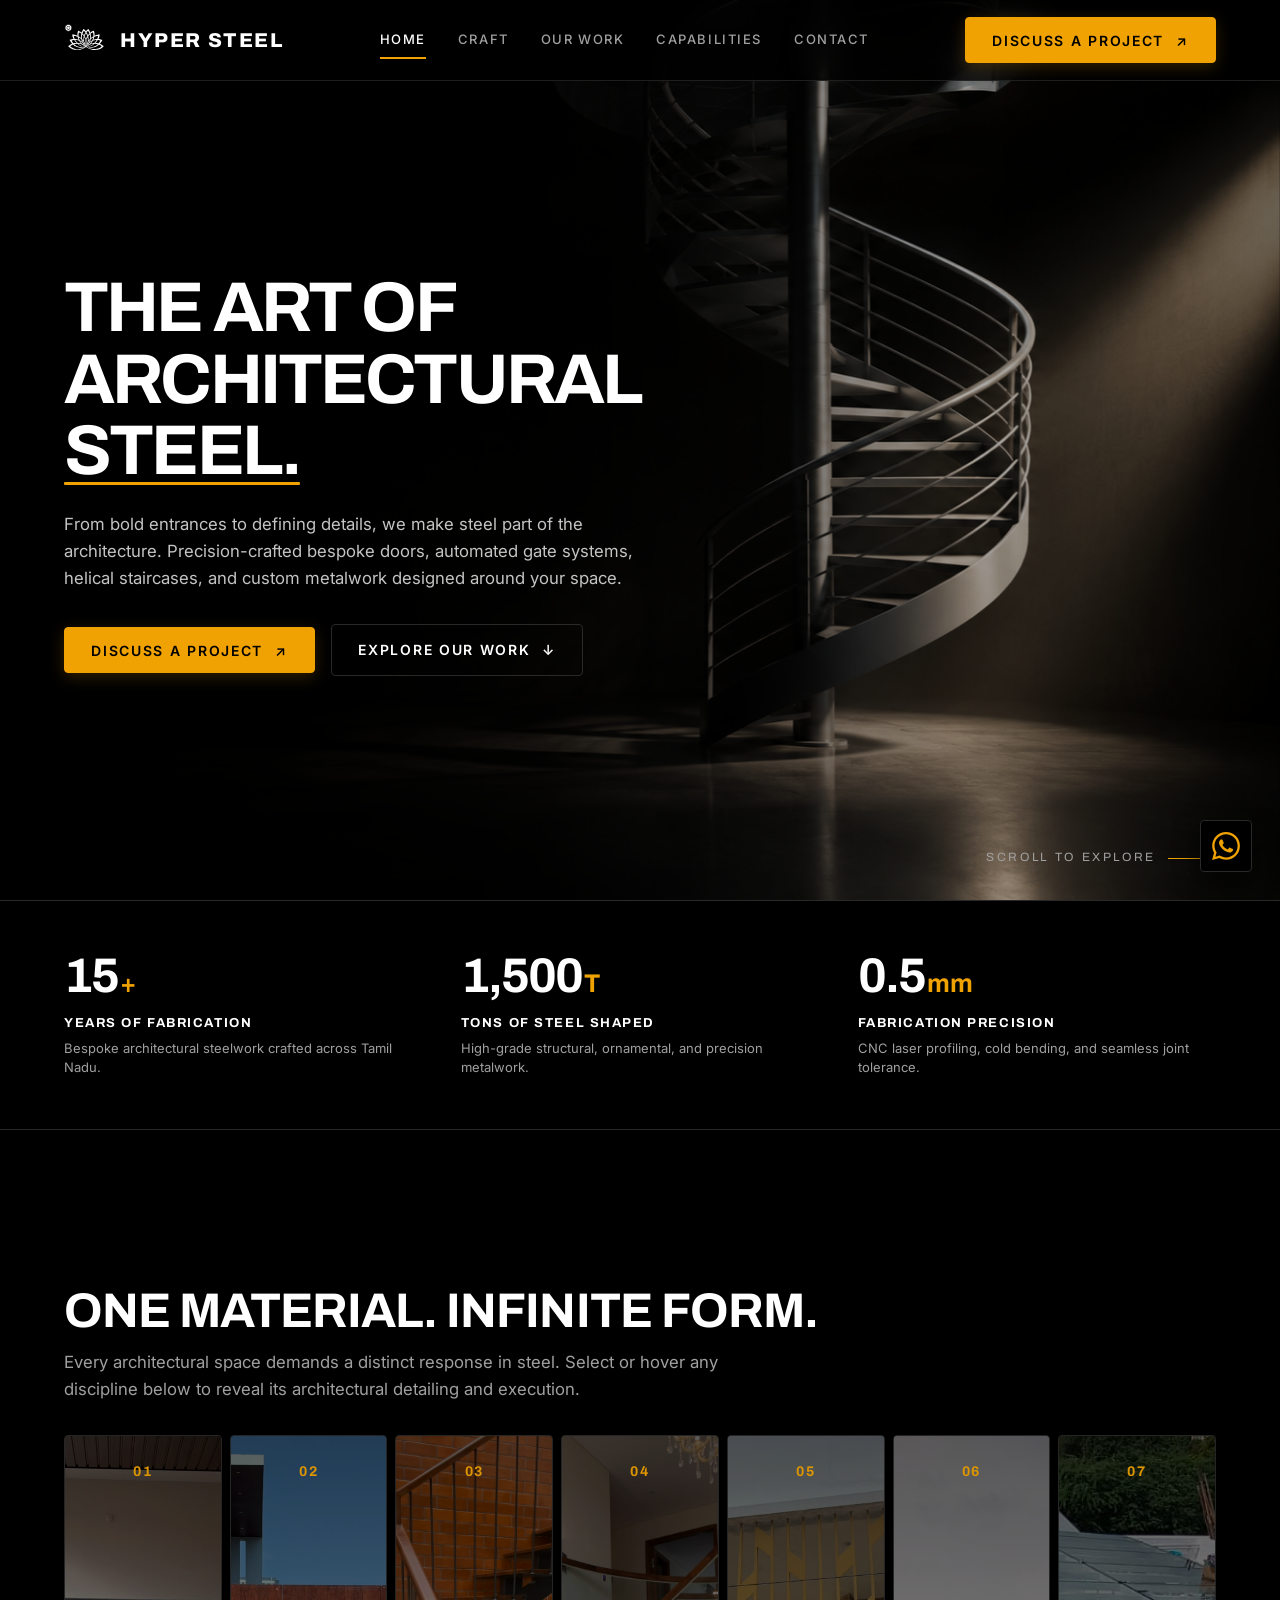
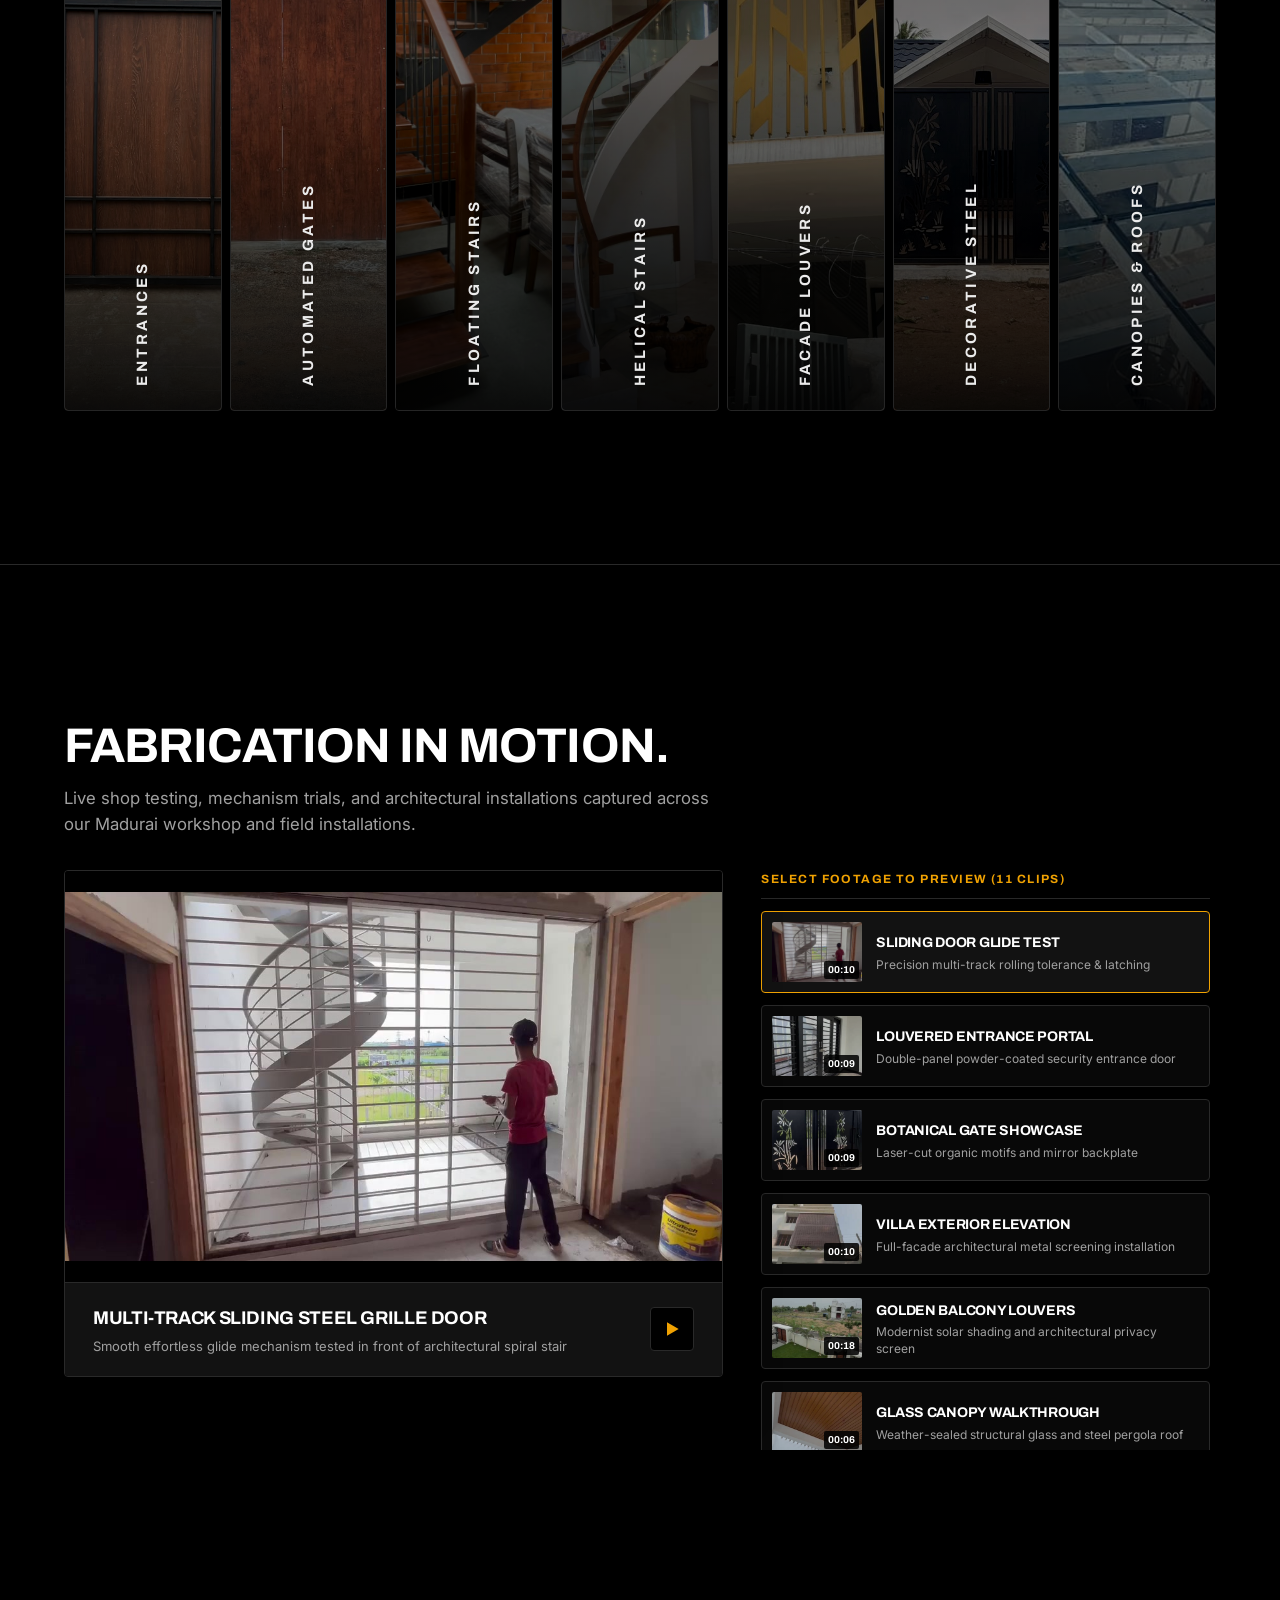
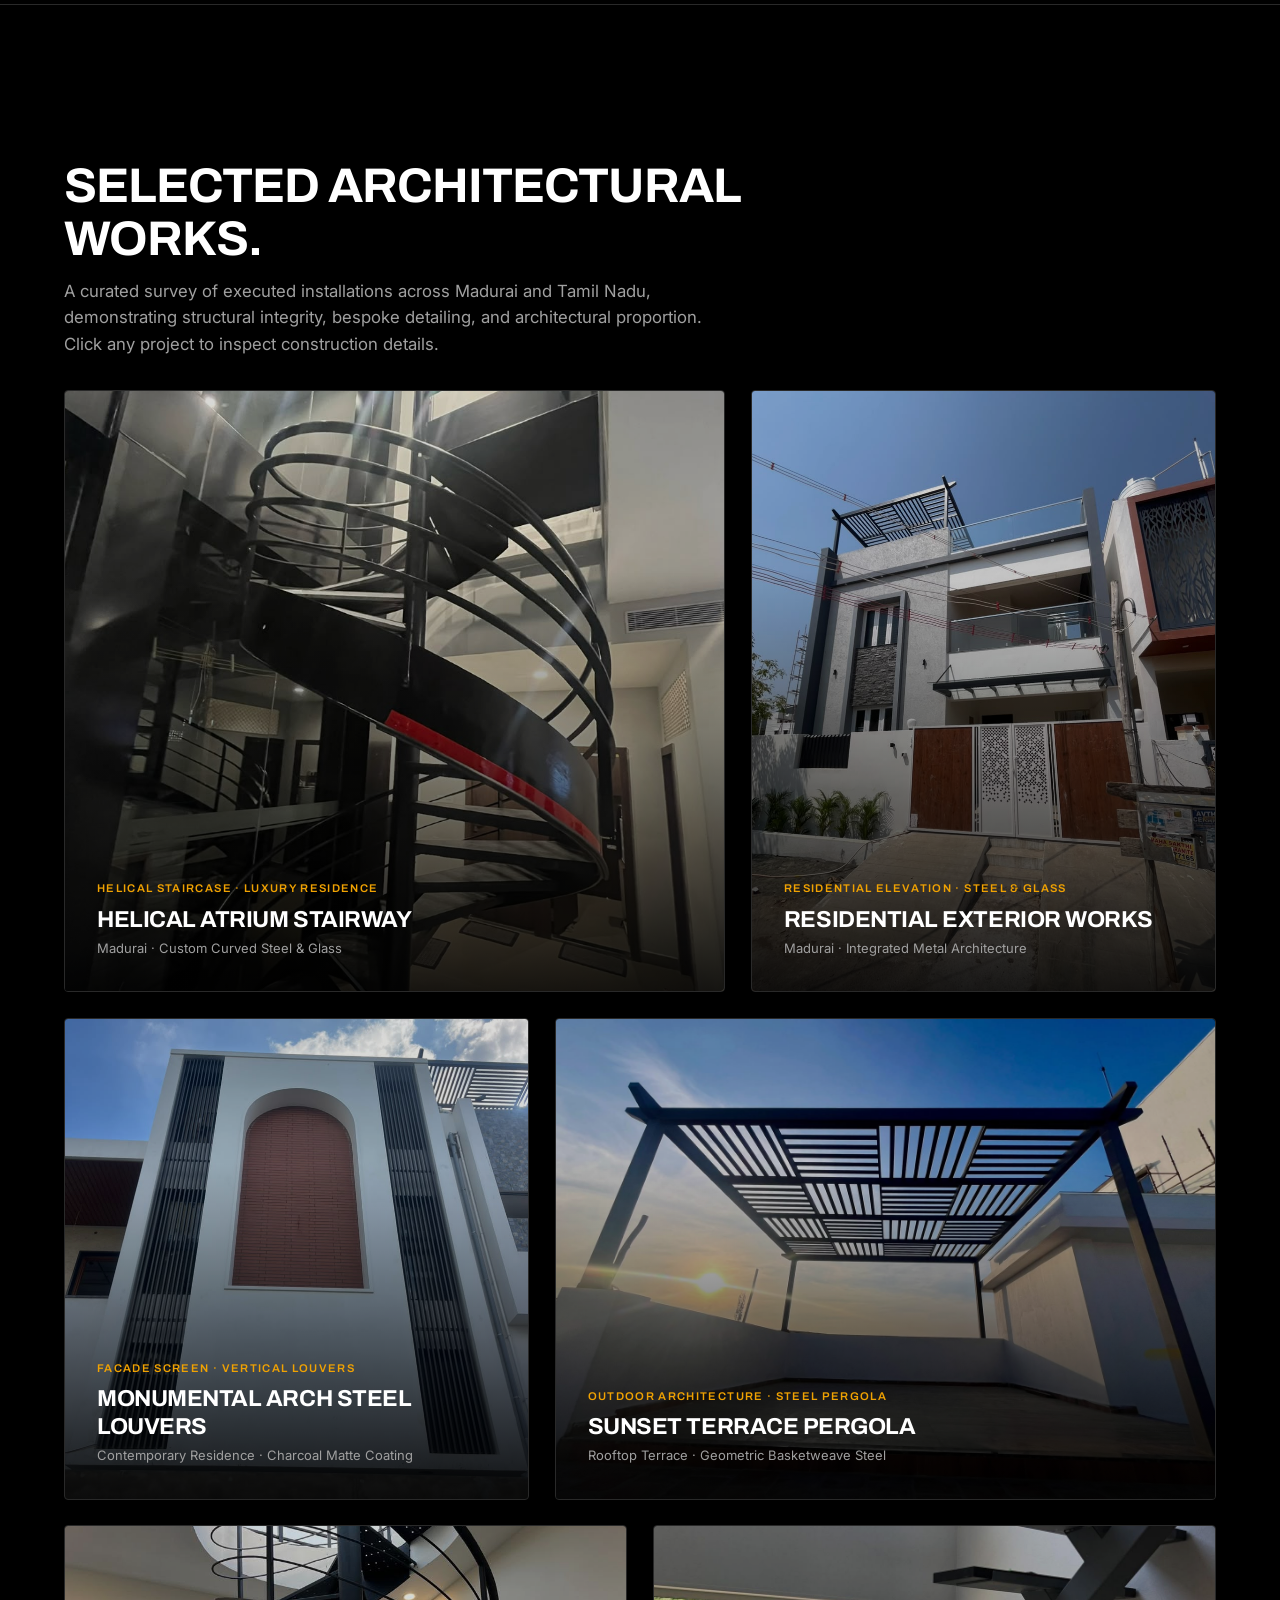
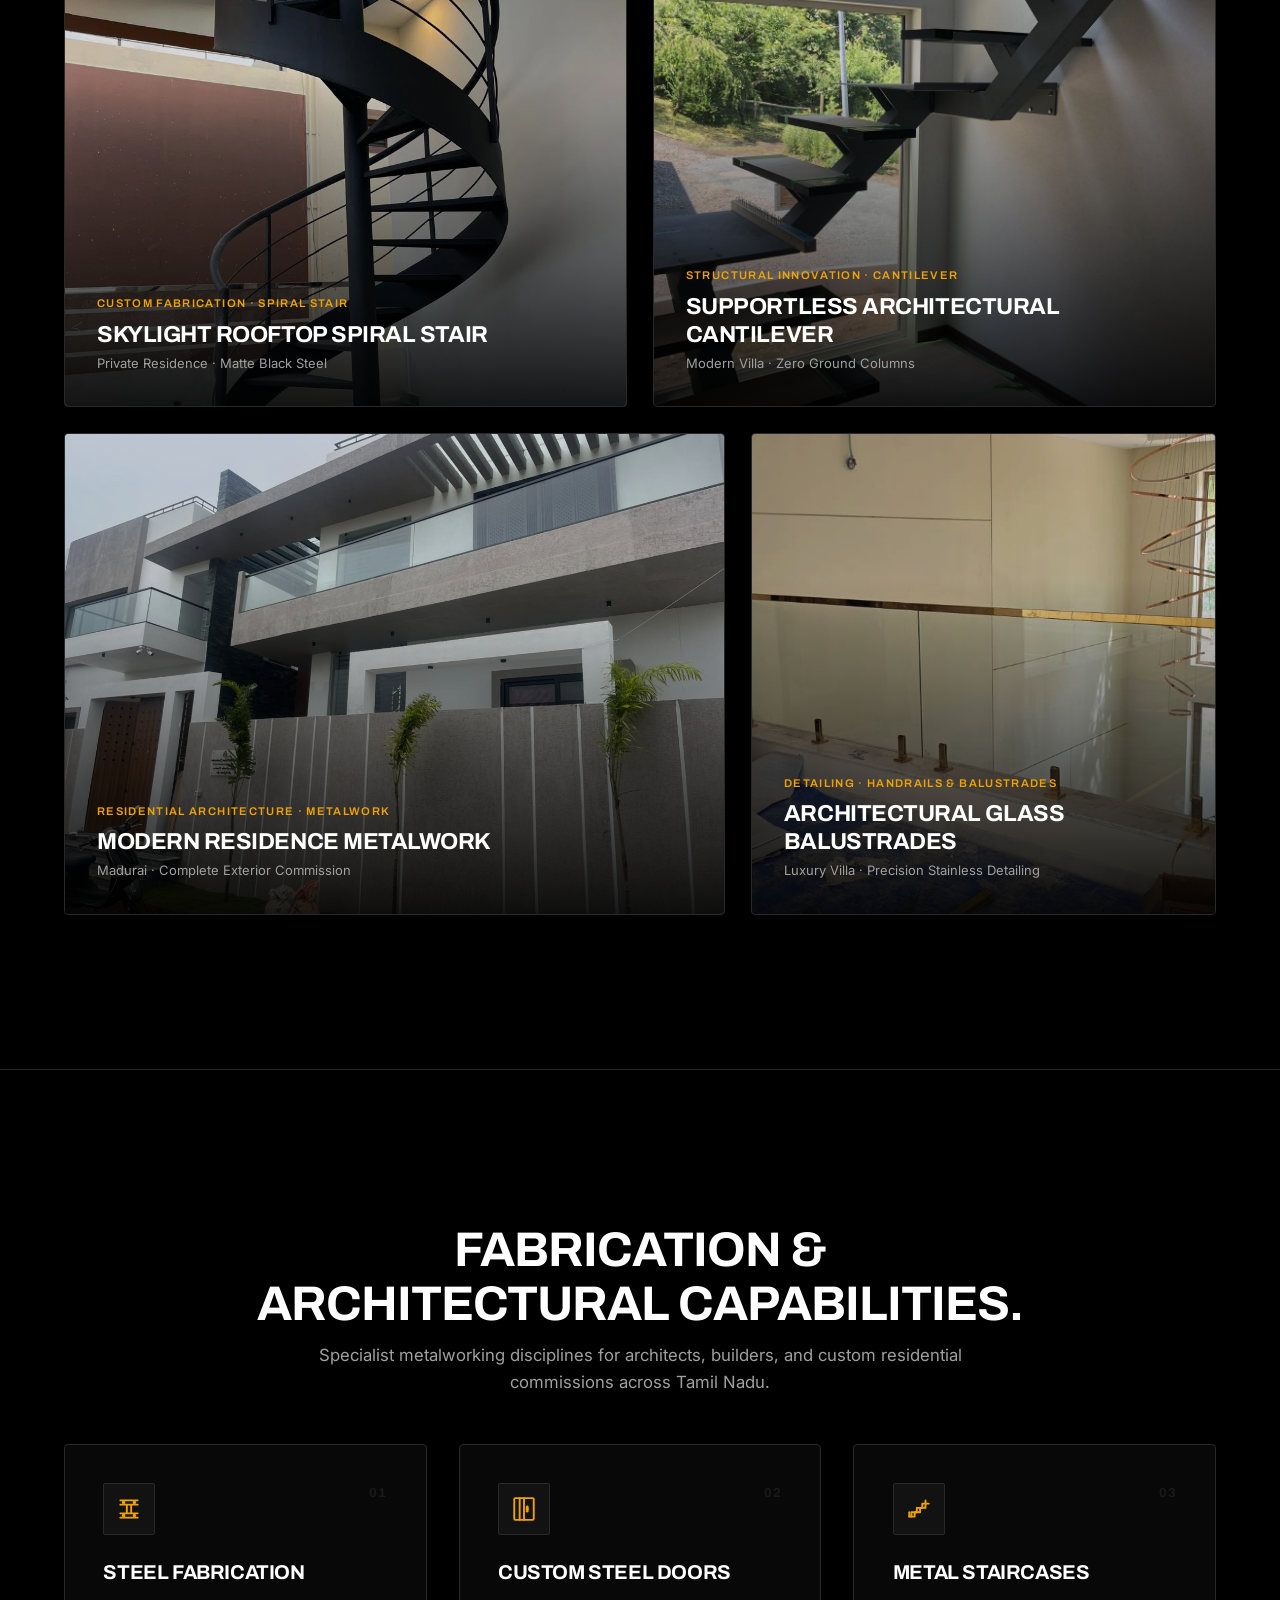
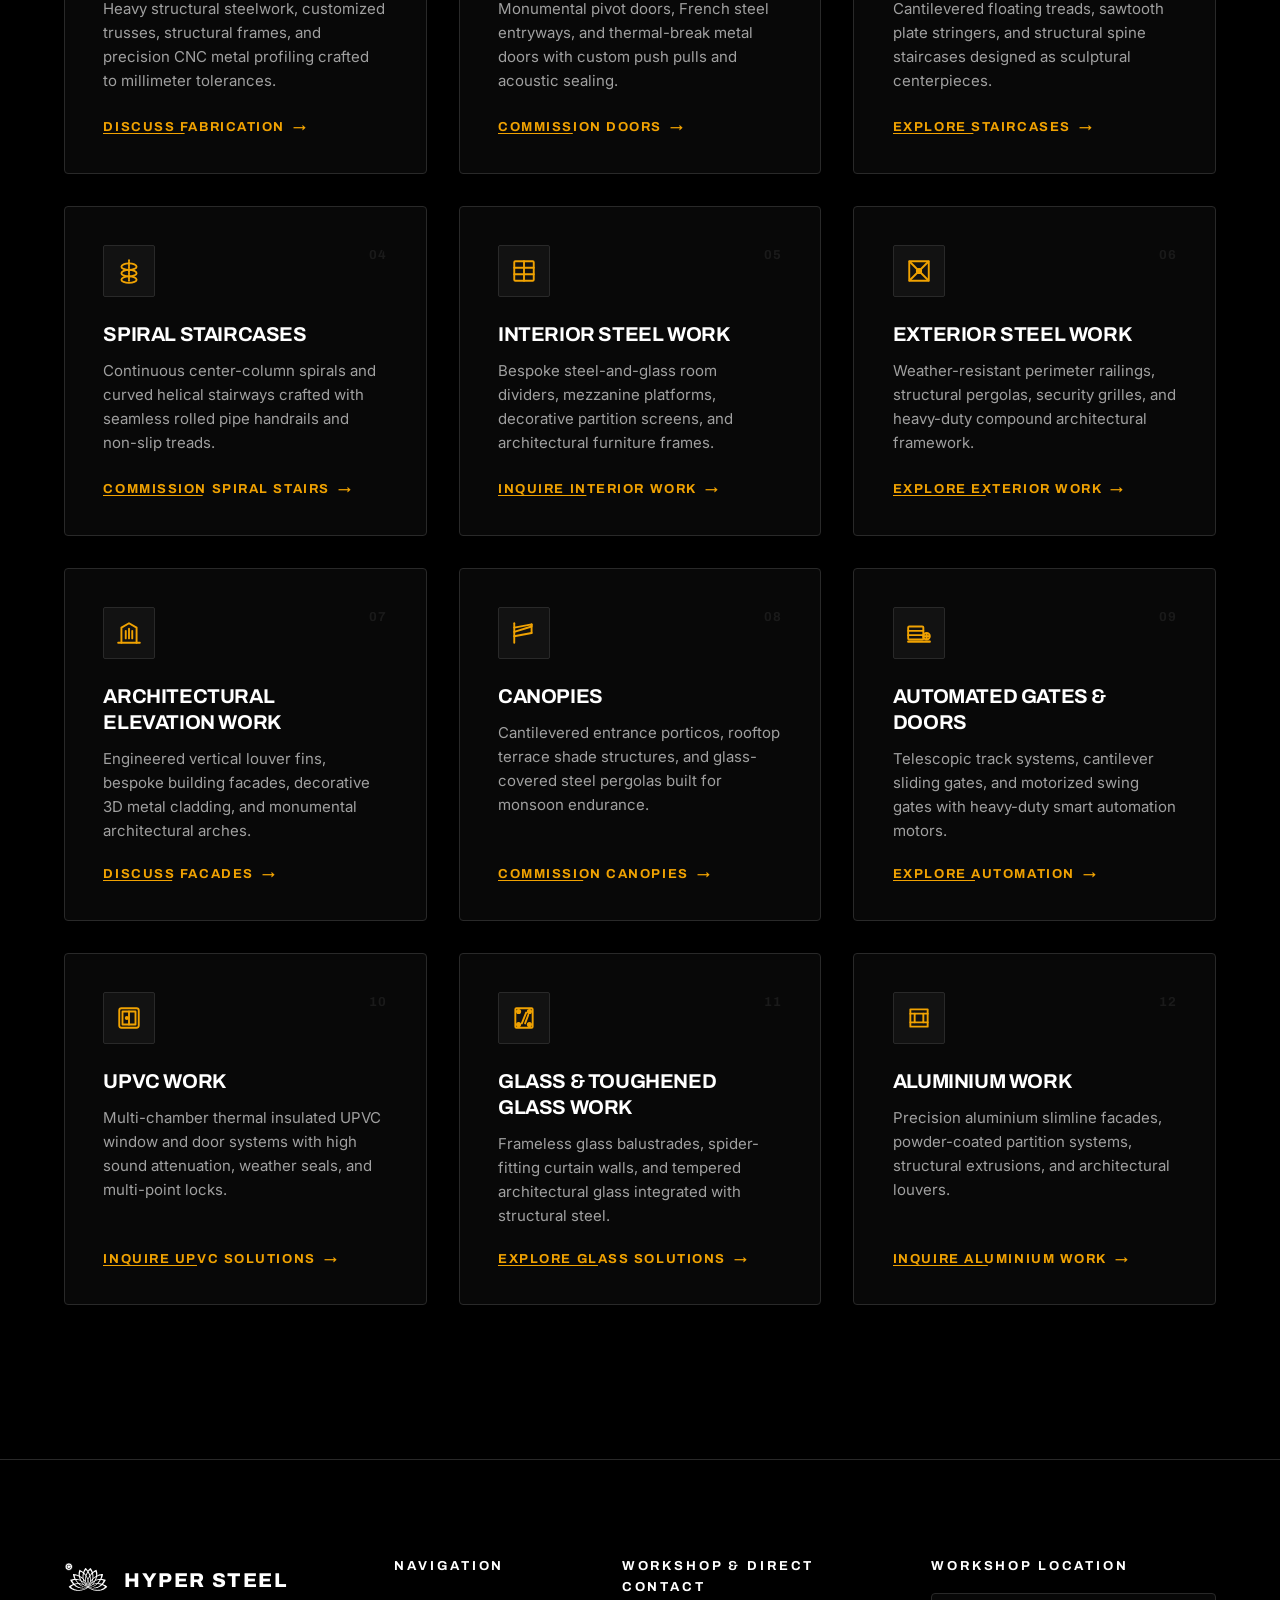
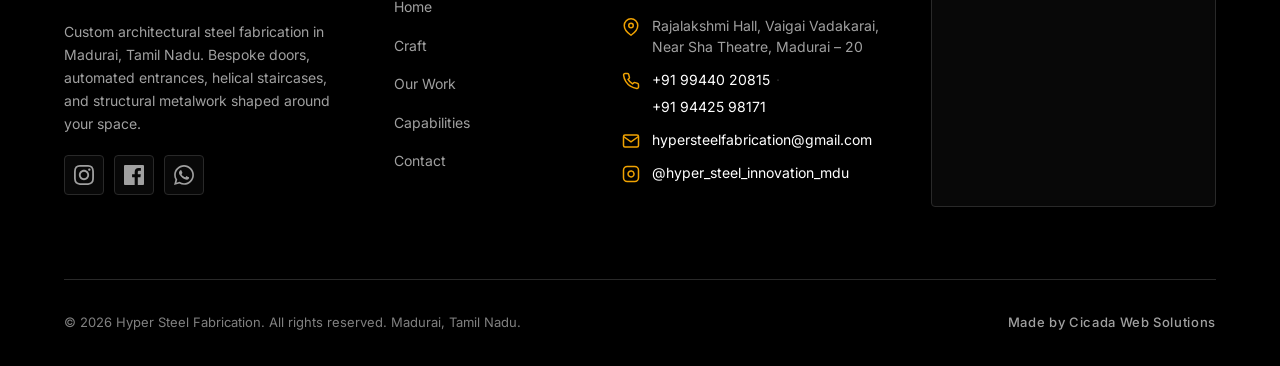
==== v2/index.html @ 893a902a "V2 backup" ====
<!doctype html>
<html lang="en">
  <head>
    <meta charset="UTF-8" />
    <meta name="viewport" content="width=device-width, initial-scale=1.0" />
    <meta
      name="description"
      content="Hyper Steel Fabrication — Premium architectural steel in Madurai, Tamil Nadu. Bespoke doors, automated gates, floating staircases, helical stairs, canopies, and architectural metalwork."
    />
    <meta name="theme-color" content="#000000" />

    <!-- Open Graph / Meta -->
    <meta property="og:type" content="website" />
    <meta
      property="og:title"
      content="Hyper Steel — The Art of Architectural Steel · Madurai"
    />
    <meta
      property="og:description"
      content="From bold entrances to defining details, we make steel part of the architecture. Bespoke architectural steel fabrication in Madurai, Tamil Nadu."
    />
    <meta property="og:image" content="assets/stylish_gate.jpeg" />

    <title>Hyper Steel — The Art of Architectural Steel · Madurai</title>
    <link rel="icon" type="image/svg+xml" href="assets/logo_vector.svg" />

    <!-- Google Fonts: Archivo (Headings) & Inter (Body/UI) -->
    <link rel="preconnect" href="https://fonts.googleapis.com" />
    <link rel="preconnect" href="https://fonts.gstatic.com" crossorigin />
    <link
      href="https://fonts.googleapis.com/css2?family=Archivo:ital,wght@0,400;0,500;0,600;0,700;0,800;1,600&family=Inter:wght@300;400;500;600;700&display=swap"
      rel="stylesheet"
    />

    <!-- Core Design Tokens & Stylesheets (Dark Architectural Theme) -->
    <link rel="stylesheet" href="css/tokens.css" />
    <link rel="stylesheet" href="css/base.css" />
    <link rel="stylesheet" href="css/components.css" />
    <link rel="stylesheet" href="css/sections.css" />
  </head>
  <body>
    <!-- ========================================================================
       01 — HEADER & NAVBAR (5-ITEM NAVIGATION)
       ======================================================================== -->
    <header class="site-header" role="banner">
      <div class="container">
        <div class="site-header__inner">
          <!-- Brand Mark: Vector SVG with C Symbol Preserved + Business Name -->
          <a href="#hero" class="brand-logo" aria-label="Hyper Steel Home">
            <img
              src="assets/logo_vector.svg"
              alt="Hyper Steel Logo"
              class="brand-logo__img"
              width="46"
              height="46"
            />
            <span class="brand-logo__text">HYPER STEEL</span>
          </a>

          <!-- Desktop Navigation: Exactly 5 items with automatic active state -->
          <nav
            class="site-nav"
            role="navigation"
            aria-label="Primary Navigation"
          >
            <a href="#hero" class="site-nav__link is-active">Home</a>
            <a href="#craft" class="site-nav__link">Craft</a>
            <a href="#projects" class="site-nav__link">Our Work</a>
            <a href="#capabilities" class="site-nav__link">Capabilities</a>
            <a href="#contact" class="site-nav__link">Contact</a>
          </nav>

          <!-- Actions -->
          <div class="header-actions">
            <button
              type="button"
              class="btn btn--primary js-open-enquiry"
              data-service="Architectural Consultation"
            >
              <span>Discuss a Project</span>
              <span class="btn__icon" aria-hidden="true">↗</span>
            </button>

            <!-- Mobile Hamburger Toggle -->
            <button
              type="button"
              class="mobile-menu-btn"
              aria-label="Toggle navigation menu"
              aria-expanded="false"
              aria-controls="mobile-drawer"
            >
              <span class="mobile-menu-btn__line" aria-hidden="true"></span>
              <span class="mobile-menu-btn__line" aria-hidden="true"></span>
              <span class="mobile-menu-btn__line" aria-hidden="true"></span>
            </button>
          </div>
        </div>
      </div>
    </header>

    <!-- Mobile Drawer Menu: Synchronized 5 navigation items -->
    <div
      id="mobile-drawer"
      class="mobile-drawer"
      role="dialog"
      aria-modal="true"
      aria-label="Navigation Menu"
    >
      <nav class="mobile-drawer__nav">
        <a href="#hero" class="mobile-drawer__link is-active">Home</a>
        <a href="#craft" class="mobile-drawer__link">Craft</a>
        <a href="#projects" class="mobile-drawer__link">Our Work</a>
        <a href="#capabilities" class="mobile-drawer__link">Capabilities</a>
        <a href="#contact" class="mobile-drawer__link">Contact</a>
      </nav>

      <button
        type="button"
        class="btn btn--primary js-open-enquiry"
        data-service="Mobile Consultation"
      >
        <span>Discuss a Project</span>
        <span class="btn__icon" aria-hidden="true">↗</span>
      </button>
    </div>

    <!-- ========================================================================
       MAIN WEBSITE CONTENT
       ======================================================================== -->
    <main id="main-content">
      <!-- ======================================================================
         02 — HERO: CINEMATIC ARCHITECTURAL OPENING
         ====================================================================== -->
      <section id="hero" class="hero" aria-label="Introduction">
        <div class="hero__bg" aria-hidden="true"></div>
        <div class="hero__overlay" aria-hidden="true"></div>

        <div class="container hero__inner">
          <div class="hero__content">
            <h1 class="hero__headline">
              <span class="hero__headline-line">The Art of</span>
              <span class="hero__headline-line"
                >Architectural
                <span class="hero__steel-word">STEEL.</span></span
              >
            </h1>

            <p class="hero__lead">
              From bold entrances to defining details, we make steel part of the
              architecture. Precision-crafted bespoke doors, automated gate
              systems, helical staircases, and custom metalwork designed around
              your space.
            </p>

            <div class="hero__actions">
              <button
                type="button"
                class="btn btn--primary js-open-enquiry"
                data-service="Hero Consultation"
              >
                <span>Discuss a Project</span>
                <span class="btn__icon" aria-hidden="true">↗</span>
              </button>

              <a href="#craft" class="btn btn--secondary btn--down">
                <span>Explore Our Work</span>
                <span class="btn__icon" aria-hidden="true">↓</span>
              </a>
            </div>
          </div>
        </div>

        <!-- Architectural Scroll Indicator -->
        <div class="hero__scroll-indicator" aria-hidden="true">
          <span>Scroll to Explore</span>
          <span class="hero__scroll-line"></span>
        </div>
      </section>

      <!-- ======================================================================
         03 — METRICS: PROOF OF CRAFTSMANSHIP
         ====================================================================== -->
      <section class="metrics-section" aria-label="Fabrication Metrics">
        <div class="container">
          <div class="metrics-grid">
            <div class="metric-item">
              <div class="metric-item__value-wrap">
                <span class="metric-item__number">15</span>
                <span class="metric-item__accent">+</span>
              </div>
              <div class="metric-item__label">Years of Fabrication</div>
              <p class="metric-item__desc">
                Bespoke architectural steelwork crafted across Tamil Nadu.
              </p>
            </div>

            <div class="metric-item">
              <div class="metric-item__value-wrap">
                <span class="metric-item__number">1,500</span>
                <span class="metric-item__accent">T</span>
              </div>
              <div class="metric-item__label">Tons of Steel Shaped</div>
              <p class="metric-item__desc">
                High-grade structural, ornamental, and precision metalwork.
              </p>
            </div>

            <div class="metric-item">
              <div class="metric-item__value-wrap">
                <span class="metric-item__number">0.5</span>
                <span class="metric-item__accent">mm</span>
              </div>
              <div class="metric-item__label">Fabrication Precision</div>
              <p class="metric-item__desc">
                CNC laser profiling, cold bending, and seamless joint tolerance.
              </p>
            </div>
          </div>
        </div>
      </section>

      <!-- ======================================================================
         04 — ACCORDION GALLERY: ONE MATERIAL
         ====================================================================== -->
      <section
        id="craft"
        class="gallery-section"
        aria-label="Signature Categories"
      >
        <div class="container">
          <div class="section-header">
            <h2 class="section-title">One Material. Infinite Form.</h2>
            <p class="section-lead">
              Every architectural space demands a distinct response in steel.
              Select or hover any discipline below to reveal its architectural
              detailing and execution.
            </p>
          </div>

          <!-- 7 Narrow Architectural Flex Accordion Panels -->
          <div
            class="category-gallery"
            role="tablist"
            aria-label="Steel Disciplines"
          >
            <!-- Panel 1: Bespoke Entrances -->
            <div
              class="category-panel"
              role="tab"
              tabindex="0"
              aria-expanded="false"
              aria-label="Architectural Entrances"
            >
              <div class="category-panel__media-bg">
                <img
                  src="assets/stylish_gate.jpeg"
                  alt="Architectural blackened steel entrance gate with vertical timber panels"
                  class="category-panel__img"
                  loading="lazy"
                />
                <div class="category-panel__overlay"></div>
              </div>

              <div class="category-panel__collapsed-label" aria-hidden="true">
                <span class="panel-index">01</span>
                <span class="panel-vertical-title">Entrances</span>
              </div>

              <div class="category-panel__expanded-content">
                <div class="expanded-top">
                  <span class="expanded-micro-label">Made with Steel</span>
                </div>
                <div class="expanded-bottom">
                  <h3 class="expanded-title">
                    Entrance Portals &amp; Bespoke Gates
                  </h3>
                  <p class="expanded-desc">
                    Monumental steel gates and pivot portals combining robust
                    structural hollow sections with warm vertical hardwood
                    louvers and integrated precision mechanical latches.
                  </p>
                </div>
              </div>
            </div>

            <!-- Panel 2: Automated Gates -->
            <div
              class="category-panel"
              role="tab"
              tabindex="0"
              aria-expanded="false"
              aria-label="Automated Gates"
            >
              <div class="category-panel__media-bg">
                <img
                  src="assets/automated_gate.jpeg"
                  alt="Automated motorized compound gate with laser cut decorative panel"
                  class="category-panel__img"
                  loading="lazy"
                />
                <div class="category-panel__overlay"></div>
              </div>

              <div class="category-panel__collapsed-label" aria-hidden="true">
                <span class="panel-index">02</span>
                <span class="panel-vertical-title">Automated Gates</span>
              </div>

              <div class="category-panel__expanded-content">
                <div class="expanded-top">
                  <span class="expanded-micro-label">Engineered Motion</span>
                </div>
                <div class="expanded-bottom">
                  <h3 class="expanded-title">
                    Motorized Cantilever &amp; Sliding Gates
                  </h3>
                  <p class="expanded-desc">
                    Heavy-duty electric automation drives engineered within
                    architectural facades, featuring CNC geometric screens,
                    Italian rack-and-pinion actuators, and smart remote
                    integration.
                  </p>
                </div>
              </div>
            </div>

            <!-- Panel 3: Cantilever & Floating Stairs -->
            <div
              class="category-panel"
              role="tab"
              tabindex="0"
              aria-expanded="false"
              aria-label="Floating Stairs"
            >
              <div class="category-panel__media-bg">
                <img
                  src="assets/floating_staircase.jpeg"
                  alt="Floating steel mono-stringer staircase with solid teakwood steps against brick wall"
                  class="category-panel__img"
                  loading="lazy"
                />
                <div class="category-panel__overlay"></div>
              </div>

              <div class="category-panel__collapsed-label" aria-hidden="true">
                <span class="panel-index">03</span>
                <span class="panel-vertical-title">Floating Stairs</span>
              </div>

              <div class="category-panel__expanded-content">
                <div class="expanded-top">
                  <span class="expanded-micro-label">Built to Rise</span>
                </div>
                <div class="expanded-bottom">
                  <h3 class="expanded-title">
                    Cantilever &amp; Mono-Stringers
                  </h3>
                  <p class="expanded-desc">
                    Sculpted central steel mono-stringers and wall-cantilevered
                    brackets paired with solid hardwood treads, creating an
                    open, weightless architectural ascent.
                  </p>
                </div>
              </div>
            </div>

            <!-- Panel 4: Curved & Helical Stairways -->
            <div
              class="category-panel"
              role="tab"
              tabindex="0"
              aria-expanded="false"
              aria-label="Curved Stairways"
            >
              <div class="category-panel__media-bg">
                <img
                  src="assets/stylish_curved_staircase.jpeg"
                  alt="Helical curved steel staircase with curved glass balustrade and timber handrail"
                  class="category-panel__img"
                  loading="lazy"
                />
                <div class="category-panel__overlay"></div>
              </div>

              <div class="category-panel__collapsed-label" aria-hidden="true">
                <span class="panel-index">04</span>
                <span class="panel-vertical-title">Helical Stairs</span>
              </div>

              <div class="category-panel__expanded-content">
                <div class="expanded-top">
                  <span class="expanded-micro-label">Form in Motion</span>
                </div>
                <div class="expanded-bottom">
                  <h3 class="expanded-title">Curved &amp; Helical Stairways</h3>
                  <p class="expanded-desc">
                    Monumental double-height helical steel staircases engineered
                    with rolled plate stringers, radius-bent curved laminated
                    glass balustrades, and luxury timber handrails.
                  </p>
                </div>
              </div>
            </div>

            <!-- Panel 5: Facade Louvers & Shading -->
            <div
              class="category-panel"
              role="tab"
              tabindex="0"
              aria-expanded="false"
              aria-label="Facade Louvers"
            >
              <div class="category-panel__media-bg">
                <img
                  src="assets/balcony.jpeg"
                  alt="Modern villa facade with architectural steel vertical louvers"
                  class="category-panel__img"
                  loading="lazy"
                />
                <div class="category-panel__overlay"></div>
              </div>

              <div class="category-panel__collapsed-label" aria-hidden="true">
                <span class="panel-index">05</span>
                <span class="panel-vertical-title">Facade Louvers</span>
              </div>

              <div class="category-panel__expanded-content">
                <div class="expanded-top">
                  <span class="expanded-micro-label">Architectural Screen</span>
                </div>
                <div class="expanded-bottom">
                  <h3 class="expanded-title">
                    Solar Shading &amp; Facade Screens
                  </h3>
                  <p class="expanded-desc">
                    Custom geometric steel facade louvers finished in
                    architectural golden coating, providing natural tropical
                    shading, ventilation, and distinct modernist exterior
                    identity.
                  </p>
                </div>
              </div>
            </div>

            <!-- Panel 6: Decorative Detailing -->
            <div
              class="category-panel"
              role="tab"
              tabindex="0"
              aria-expanded="false"
              aria-label="Decorative Steelwork"
            >
              <div class="category-panel__media-bg">
                <img
                  src="assets/metal_gate.jpeg"
                  alt="Black powder coated laser cut botanical steel gate with mirror backing"
                  class="category-panel__img"
                  loading="lazy"
                />
                <div class="category-panel__overlay"></div>
              </div>

              <div class="category-panel__collapsed-label" aria-hidden="true">
                <span class="panel-index">06</span>
                <span class="panel-vertical-title">Decorative Steel</span>
              </div>

              <div class="category-panel__expanded-content">
                <div class="expanded-top">
                  <span class="expanded-micro-label">Detail Matters</span>
                </div>
                <div class="expanded-bottom">
                  <h3 class="expanded-title">Precision CNC Laser Gates</h3>
                  <p class="expanded-desc">
                    Architectural metal screens with botanical and geometric
                    motifs, precision cut with fiber laser accuracy and backed
                    by mirror stainless inserts for elevated privacy.
                  </p>
                </div>
              </div>
            </div>

            <!-- Panel 7: Canopies & Roofs -->
            <div
              class="category-panel"
              role="tab"
              tabindex="0"
              aria-expanded="false"
              aria-label="Canopies and Pergolas"
            >
              <div class="category-panel__media-bg">
                <img
                  src="assets/rooftop_canopy_work.jpeg"
                  alt="Steel and structural glass canopy roof installation on terrace"
                  class="category-panel__img"
                  loading="lazy"
                />
                <div class="category-panel__overlay"></div>
              </div>

              <div class="category-panel__collapsed-label" aria-hidden="true">
                <span class="panel-index">07</span>
                <span class="panel-vertical-title">Canopies &amp; Roofs</span>
              </div>

              <div class="category-panel__expanded-content">
                <div class="expanded-top">
                  <span class="expanded-micro-label">Strength Above</span>
                </div>
                <div class="expanded-bottom">
                  <h3 class="expanded-title">
                    Glass Pergolas &amp; Steel Canopies
                  </h3>
                  <p class="expanded-desc">
                    Engineered structural steel framework supporting laminated
                    safety glass, designed to withstand weather, tropical
                    monsoons, and thermal expansion.
                  </p>
                </div>
              </div>
            </div>
          </div>
        </div>
      </section>

      <!-- ======================================================================
         05 — VIDEO SHOWCASE: FABRICATION IN MOTION
         ====================================================================== -->
      <section
        id="craft-videos"
        class="videos-section"
        aria-label="Process Films"
      >
        <div class="container">
          <div class="section-header">
            <h2 class="section-title">Fabrication in Motion.</h2>
            <p class="section-lead">
              Live shop testing, mechanism trials, and architectural
              installations captured across our Madurai workshop and field
              installations.
            </p>
          </div>

          <div class="video-showcase-grid">
            <!-- Primary Cinema Video Player -->
            <div class="cinema-player" aria-label="Cinema Video Player">
              <div class="cinema-player__video-wrapper">
                <video
  class="cinema-player__video"
  src="assets/sliding_door.mp4"
  poster="assets/video_posters/sliding_door_poster.jpg"
  muted
  playsinline
  preload="metadata"
>
  <p>Your browser does not support HTML5 video.</p>
</video>
              </div>

              <!-- Video Player Controls Bar: Title, Subtitle & Real Play/Pause Control -->
              <div class="cinema-player__controls">
                <div class="cinema-player__info">
                  <span class="cinema-player__title"
                    >Multi-Track Sliding Steel Grille Door</span
                  >
                  <span class="cinema-player__caption"
                    >Smooth effortless glide mechanism tested in front of
                    architectural spiral stair</span
                  >
                </div>
                <div class="cinema-player__actions">
                  <button
                    type="button"
                    class="control-btn js-play-toggle"
                    aria-label="Pause video"
                  >
                    <svg
                      class="control-btn__icon"
                      viewBox="0 0 24 24"
                      width="20"
                      height="20"
                      fill="currentColor"
                      aria-hidden="true"
                    >
                      <rect x="5.5" y="4" width="3.5" height="16" rx="1.5" />
                      <rect x="15" y="4" width="3.5" height="16" rx="1.5" />
                    </svg>
                  </button>
                </div>
              </div>
            </div>

            <!-- Video Selector / Thumbnails (Mapped to all 11 real video files) -->
            <div class="video-playlist">
              <div class="video-playlist__header">
                Select Footage to Preview (11 Clips)
              </div>

              <!-- Clip 1: Sliding Door -->
              <div
                class="video-thumb-card is-active"
                role="button"
                tabindex="0"
                aria-selected="true"
                data-video-src="assets/sliding_door.mp4"
                data-video-poster="assets/video_posters/sliding_door_poster.jpg"
                data-video-title="Multi-Track Sliding Steel Grille Door"
                data-video-caption="Smooth effortless glide mechanism tested in front of architectural spiral stair"
              >
                <div class="video-thumb-card__media">
                  <img
                    src="assets/video_posters/sliding_door_poster.jpg"
                    alt="Sliding door glide test"
                    class="video-thumb-card__img"
                    loading="lazy"
                  />
                  <span class="video-thumb-card__badge">00:10</span>
                </div>
                <div class="video-thumb-card__body">
                  <div class="video-thumb-card__title">
                    Sliding Door Glide Test
                  </div>
                  <p class="video-thumb-card__desc">
                    Precision multi-track rolling tolerance &amp; latching
                  </p>
                </div>
              </div>

              <!-- Clip 2: Stylish Door -->
              <div
                class="video-thumb-card"
                role="button"
                tabindex="0"
                aria-selected="false"
                data-video-src="assets/stylish_door.mp4"
                data-video-poster="assets/video_posters/stylish_door_poster.jpg"
                data-video-title="Matte Black Louvered Architectural Entrance"
                data-video-caption="Cinematic upward reveal of a multi-panel black steel pivot entrance door"
              >
                <div class="video-thumb-card__media">
                  <img
                    src="assets/video_posters/stylish_door_poster.jpg"
                    alt="Matte black entrance door"
                    class="video-thumb-card__img"
                    loading="lazy"
                  />
                  <span class="video-thumb-card__badge">00:09</span>
                </div>
                <div class="video-thumb-card__body">
                  <div class="video-thumb-card__title">
                    Louvered Entrance Portal
                  </div>
                  <p class="video-thumb-card__desc">
                    Double-panel powder-coated security entrance door
                  </p>
                </div>
              </div>

              <!-- Clip 3: Botanical Gate Showcase -->
              <div
                class="video-thumb-card"
                role="button"
                tabindex="0"
                aria-selected="false"
                data-video-src="assets/metal_gate_showcase.mp4"
                data-video-poster="assets/video_posters/metal_gate_showcase_poster.jpg"
                data-video-title="Botanical Laser CNC Compound Gate"
                data-video-caption="Detailed panning view of laser-cut botanical steel panels with mirror backplate"
              >
                <div class="video-thumb-card__media">
                  <img
                    src="assets/video_posters/metal_gate_showcase_poster.jpg"
                    alt="Botanical gate preview"
                    class="video-thumb-card__img"
                    loading="lazy"
                  />
                  <span class="video-thumb-card__badge">00:09</span>
                </div>
                <div class="video-thumb-card__body">
                  <div class="video-thumb-card__title">
                    Botanical Gate Showcase
                  </div>
                  <p class="video-thumb-card__desc">
                    Laser-cut organic motifs and mirror backplate
                  </p>
                </div>
              </div>

              <!-- Clip 4: Exterior Work -->
              <div
                class="video-thumb-card"
                role="button"
                tabindex="0"
                aria-selected="false"
                data-video-src="assets/exterior_work.mp4"
                data-video-poster="assets/video_posters/exterior_work_poster.jpg"
                data-video-title="Architectural Villa Exterior Fabrication"
                data-video-caption="Full architectural villa exterior showcasing integrated steel facade screens"
              >
                <div class="video-thumb-card__media">
                  <img
                    src="assets/video_posters/exterior_work_poster.jpg"
                    alt="Exterior facade screen"
                    class="video-thumb-card__img"
                    loading="lazy"
                  />
                  <span class="video-thumb-card__badge">00:10</span>
                </div>
                <div class="video-thumb-card__body">
                  <div class="video-thumb-card__title">
                    Villa Exterior Elevation
                  </div>
                  <p class="video-thumb-card__desc">
                    Full-facade architectural metal screening installation
                  </p>
                </div>
              </div>

              <!-- Clip 5: Balcony View -->
              <div
                class="video-thumb-card"
                role="button"
                tabindex="0"
                aria-selected="false"
                data-video-src="assets/balcony_view.mp4"
                data-video-poster="assets/video_posters/balcony_view_poster.jpg"
                data-video-title="Golden Louvered Balcony Shading"
                data-video-caption="Dynamic interior and exterior perspective of geometric golden steel facade louvers"
              >
                <div class="video-thumb-card__media">
                  <img
                    src="assets/video_posters/balcony_view_poster.jpg"
                    alt="Balcony louvers preview"
                    class="video-thumb-card__img"
                    loading="lazy"
                  />
                  <span class="video-thumb-card__badge">00:18</span>
                </div>
                <div class="video-thumb-card__body">
                  <div class="video-thumb-card__title">
                    Golden Balcony Louvers
                  </div>
                  <p class="video-thumb-card__desc">
                    Modernist solar shading and architectural privacy screen
                  </p>
                </div>
              </div>

              <!-- Clip 6: Roof Work Canopy -->
              <div
                class="video-thumb-card"
                role="button"
                tabindex="0"
                aria-selected="false"
                data-video-src="assets/roof_work.mp4"
                data-video-poster="assets/video_posters/roof_work_poster.jpg"
                data-video-title="Structural Glass Pergola &amp; Canopy"
                data-video-caption="Walkthrough inspection of a steel framework supporting laminated safety glass on terrace"
              >
                <div class="video-thumb-card__media">
                  <img
                    src="assets/video_posters/roof_work_poster.jpg"
                    alt="Canopy glass inspection"
                    class="video-thumb-card__img"
                    loading="lazy"
                  />
                  <span class="video-thumb-card__badge">00:06</span>
                </div>
                <div class="video-thumb-card__body">
                  <div class="video-thumb-card__title">
                    Glass Canopy Walkthrough
                  </div>
                  <p class="video-thumb-card__desc">
                    Weather-sealed structural glass and steel pergola roof
                  </p>
                </div>
              </div>

              <!-- Clip 7: Roof Work 2 -->
              <div
                class="video-thumb-card"
                role="button"
                tabindex="0"
                aria-selected="false"
                data-video-src="assets/roof_work_2.mp4"
                data-video-poster="assets/video_posters/roof_work_2_poster.jpg"
                data-video-title="Terrace Canopy Beam Installation"
                data-video-caption="Close-up inspection of heavy tubular steel beams and glass seal gaskets"
              >
                <div class="video-thumb-card__media">
                  <img
                    src="assets/video_posters/roof_work_2_poster.jpg"
                    alt="Canopy beam preview"
                    class="video-thumb-card__img"
                    loading="lazy"
                  />
                  <span class="video-thumb-card__badge">00:08</span>
                </div>
                <div class="video-thumb-card__body">
                  <div class="video-thumb-card__title">
                    Canopy Beam Detailing
                  </div>
                  <p class="video-thumb-card__desc">
                    Structural roof grid alignment and weatherproofing
                  </p>
                </div>
              </div>

              <!-- Clip 8: Stylish Gate 2 -->
              <div
                class="video-thumb-card"
                role="button"
                tabindex="0"
                aria-selected="false"
                data-video-src="assets/stylish_gate_2.mp4"
                data-video-poster="assets/video_posters/stylish_gate_2_poster.jpg"
                data-video-title="Double-Swing Compound Gate Test"
                data-video-caption="Operational swing motion test of black steel framed gate with vertical timber inserts"
              >
                <div class="video-thumb-card__media">
                  <img
                    src="assets/video_posters/stylish_gate_2_poster.jpg"
                    alt="Swing gate preview"
                    class="video-thumb-card__img"
                    loading="lazy"
                  />
                  <span class="video-thumb-card__badge">00:05</span>
                </div>
                <div class="video-thumb-card__body">
                  <div class="video-thumb-card__title">
                    Timber &amp; Steel Swing Gate
                  </div>
                  <p class="video-thumb-card__desc">
                    Hinge balance and dual-leaf swing tolerance test
                  </p>
                </div>
              </div>

              <!-- Clip 9: Stylish Gate 3 -->
              <div
                class="video-thumb-card"
                role="button"
                tabindex="0"
                aria-selected="false"
                data-video-src="assets/stylish_gate_3.mp4"
                data-video-poster="assets/video_posters/stylish_gate_3_poster.jpg"
                data-video-title="Compound Gate Full Perspective"
                data-video-caption="Full compound perspective showing vehicle gate and matching pedestrian entrance wicket"
              >
                <div class="video-thumb-card__media">
                  <img
                    src="assets/video_posters/stylish_gate_3_poster.jpg"
                    alt="Compound gate preview"
                    class="video-thumb-card__img"
                    loading="lazy"
                  />
                  <span class="video-thumb-card__badge">00:10</span>
                </div>
                <div class="video-thumb-card__body">
                  <div class="video-thumb-card__title">
                    Compound Gate Perspective
                  </div>
                  <p class="video-thumb-card__desc">
                    Integrated driveway sliding gate &amp; pedestrian entry
                  </p>
                </div>
              </div>

              <!-- Clip 10: Finished Exterior 2 -->
              <div
                class="video-thumb-card"
                role="button"
                tabindex="0"
                aria-selected="false"
                data-video-src="assets/finished_exterior_2.mp4"
                data-video-poster="assets/video_posters/finished_exterior_2_poster.jpg"
                data-video-title="Contemporary Villa Exterior Overview"
                data-video-caption="Overview of finished residence showing completed compound gate and balcony balustrades"
              >
                <div class="video-thumb-card__media">
                  <img
                    src="assets/video_posters/finished_exterior_2_poster.jpg"
                    alt="Finished villa preview"
                    class="video-thumb-card__img"
                    loading="lazy"
                  />
                  <span class="video-thumb-card__badge">00:09</span>
                </div>
                <div class="video-thumb-card__body">
                  <div class="video-thumb-card__title">
                    Villa Exterior Architecture
                  </div>
                  <p class="video-thumb-card__desc">
                    Complete residential exterior metalwork installation
                  </p>
                </div>
              </div>

              <!-- Clip 11: Finished Exterior 3 -->
              <div
                class="video-thumb-card"
                role="button"
                tabindex="0"
                aria-selected="false"
                data-video-src="assets/finished_exterior_3.mp4"
                data-video-poster="assets/video_posters/finished_exterior_3_poster.jpg"
                data-video-title="Architectural Compound Integration"
                data-video-caption="Wide site view demonstrating harmonized steel perimeter fencing and entrance gate"
              >
                <div class="video-thumb-card__media">
                  <img
                    src="assets/video_posters/finished_exterior_3_poster.jpg"
                    alt="Compound integration preview"
                    class="video-thumb-card__img"
                    loading="lazy"
                  />
                  <span class="video-thumb-card__badge">00:11</span>
                </div>
                <div class="video-thumb-card__body">
                  <div class="video-thumb-card__title">
                    Perimeter Gate Integration
                  </div>
                  <p class="video-thumb-card__desc">
                    Site overview of perimeter boundary wall and entrance portal
                  </p>
                </div>
              </div>
            </div>
          </div>
        </div>
      </section>

      <!-- ======================================================================
         06 — SELECTED ARCHITECTURAL WORKS (EDITORIAL GALLERY)
         ====================================================================== -->
      <section
        id="projects"
        class="projects-section"
        aria-label="Completed Projects"
      >
        <div class="container">
          <div class="section-header">
            <h2 class="section-title">Selected Architectural Works.</h2>
            <p class="section-lead">
              A curated survey of executed installations across Madurai and
              Tamil Nadu, demonstrating structural integrity, bespoke detailing,
              and architectural proportion. Click any project to inspect
              construction details.
            </p>
          </div>

          <!-- Asymmetric Editorial Portfolio Grid (Filtering removed as requested) -->
          <div class="projects-masonry">
            <!-- Project 1: Luxury Villa Helical Spiral Stairway (Col 7, Tall) -->
            <div
              class="project-item project-item--col-7 project-item--tall"
              tabindex="0"
              data-detail-desc="Monumental curved helical staircase featuring rolled black steel plate outer stringer, precision curved tubular balustrade, and integrated step treads rising through a double-height luxury atrium foyer."
            >
              <div class="project-item__media">
                <img
                  src="assets/spiral_staircase_2.jpeg"
                  alt="Double-Height Curved Steel Spiral Staircase"
                  class="project-item__img"
                  loading="lazy"
                />
                <div class="project-item__overlay">
                  <span class="project-item__tag"
                    >Helical Staircase · Luxury Residence</span
                  >
                  <h3 class="project-item__title">Helical Atrium Stairway</h3>
                  <span class="project-item__location"
                    >Madurai · Custom Curved Steel &amp; Glass</span
                  >
                </div>
              </div>
            </div>

            <!-- Project 2: Contemporary Villa Elevation & Gate (Col 5, Tall) -->
            <div
              class="project-item project-item--col-5 project-item--tall"
              tabindex="0"
              data-detail-desc="Integrated residential metalwork installation featuring automated motorized entrance gate with geometric laser motifs, structural balcony glass railings, and custom steel rooftop pergola on an architectural villa."
            >
              <div class="project-item__media">
                <img
                  src="assets/exterior_2.jpeg"
                  alt="Contemporary villa architectural steel facade and automated entrance gate"
                  class="project-item__img"
                  loading="lazy"
                />
                <div class="project-item__overlay">
                  <span class="project-item__tag"
                    >Residential Elevation · Steel &amp; Glass</span
                  >
                  <h3 class="project-item__title">
                    Residential Exterior Works
                  </h3>
                  <span class="project-item__location"
                    >Madurai · Integrated Metal Architecture</span
                  >
                </div>
              </div>
            </div>

            <!-- Project 3: Geometric Brick & Steel Facade Louvers (Col 5) -->
            <div
              class="project-item project-item--col-5"
              tabindex="0"
              data-detail-desc="Custom-engineered architectural steel vertical louver fins flanking a brick-faced monumental arch, engineered for natural ventilation, privacy, and bold shadow lines on a contemporary residence."
            >
              <div class="project-item__media">
                <img
                  src="assets/exterior_1.jpeg"
                  alt="Architectural vertical steel louvers and brick arch facade"
                  class="project-item__img"
                  loading="lazy"
                />
                <div class="project-item__overlay">
                  <span class="project-item__tag"
                    >Facade Screen · Vertical Louvers</span
                  >
                  <h3 class="project-item__title">
                    Monumental Arch Steel Louvers
                  </h3>
                  <span class="project-item__location"
                    >Contemporary Residence · Charcoal Matte Coating</span
                  >
                </div>
              </div>
            </div>

            <!-- Project 4: Sunset Terrace Steel Pergola (Col 7) -->
            <div
              class="project-item project-item--col-7"
              tabindex="0"
              data-detail-desc="Geometric basketweave steel canopy structure providing architectural shading on a luxury villa rooftop terrace, finished with UV-stabilized exterior matte powder coat overlooking the Madurai skyline."
            >
              <div class="project-item__media">
                <img
                  src="assets/terrace_work.jpeg"
                  alt="Sunset rooftop terrace architectural steel pergola structure"
                  class="project-item__img"
                  loading="lazy"
                />
                <div class="project-item__overlay">
                  <span class="project-item__tag"
                    >Outdoor Architecture · Steel Pergola</span
                  >
                  <h3 class="project-item__title">Sunset Terrace Pergola</h3>
                  <span class="project-item__location"
                    >Rooftop Terrace · Geometric Basketweave Steel</span
                  >
                </div>
              </div>
            </div>

            <!-- Project 5: Center-Column Spiral Stair (Col 6) -->
            <div
              class="project-item project-item--col-6"
              tabindex="0"
              data-detail-desc="Continuous center-column steel spiral staircase rising to an open circular skylight with curved tubular steel balustrade and non-slip perforated treads in a modern architectural residence."
            >
              <div class="project-item__media">
                <img
                  src="assets/spiral_staircase_1.jpeg"
                  alt="Center-column steel spiral staircase rising to circular skylight"
                  class="project-item__img"
                  loading="lazy"
                />
                <div class="project-item__overlay">
                  <span class="project-item__tag"
                    >Custom Fabrication · Spiral Stair</span
                  >
                  <h3 class="project-item__title">
                    Skylight Rooftop Spiral Stair
                  </h3>
                  <span class="project-item__location"
                    >Private Residence · Matte Black Steel</span
                  >
                </div>
              </div>
            </div>

            <!-- Project 6: Minimalist Cantilever Staircase (Col 6) -->
            <div
              class="project-item project-item--col-6"
              tabindex="0"
              data-detail-desc="Weightless zigzag steel stringer staircase anchored directly into structural concrete wall without vertical ground posts, facing floor-to-ceiling glass."
            >
              <div class="project-item__media">
                <img
                  src="assets/supportless_steel_staircase.jpeg"
                  alt="Cantilevered zigzag steel staircase"
                  class="project-item__img"
                  loading="lazy"
                />
                <div class="project-item__overlay">
                  <span class="project-item__tag"
                    >Structural Innovation · Cantilever</span
                  >
                  <h3 class="project-item__title">
                    Supportless Architectural Cantilever
                  </h3>
                  <span class="project-item__location"
                    >Modern Villa · Zero Ground Columns</span
                  >
                </div>
              </div>
            </div>

            <!-- Project 7: Completed Residential Facade (Col 7) -->
            <div
              class="project-item project-item--col-7"
              tabindex="0"
              data-detail-desc="Full residential facade metalwork installation featuring custom boundary gates, precision balcony glass handrails, and protective entrance overhang."
            >
              <div class="project-item__media">
                <img
                  src="assets/finished_exterior.jpeg"
                  alt="Completed modern residential facade metalwork"
                  class="project-item__img"
                  loading="lazy"
                />
                <div class="project-item__overlay">
                  <span class="project-item__tag"
                    >Residential Architecture · Metalwork</span
                  >
                  <h3 class="project-item__title">
                    Modern Residence Metalwork
                  </h3>
                  <span class="project-item__location"
                    >Madurai · Complete Exterior Commission</span
                  >
                </div>
              </div>
            </div>

            <!-- Project 8: Architectural Railings & Handrails (Col 5) -->
            <div
              class="project-item project-item--col-5"
              tabindex="0"
              data-detail-desc="Custom-engineered architectural steel and stainless handrails with minimal vertical posts and integrated glass clamp mounts."
            >
              <div class="project-item__media">
                <img
                  src="assets/railing_1.jpeg"
                  alt="Architectural steel handrails"
                  class="project-item__img"
                  loading="lazy"
                />
                <div class="project-item__overlay">
                  <span class="project-item__tag"
                    >Detailing · Handrails &amp; Balustrades</span
                  >
                  <h3 class="project-item__title">
                    Architectural Glass Balustrades
                  </h3>
                  <span class="project-item__location"
                    >Luxury Villa · Precision Stainless Detailing</span
                  >
                </div>
              </div>
            </div>
          </div>
        </div>
      </section>

      <!-- ======================================================================
         07 — CAPABILITIES: 12 SPECIALIST DISCIPLINES
         ====================================================================== -->
      <section
        id="capabilities"
        class="capabilities-section"
        aria-label="Capabilities and Services"
      >
        <div class="container">
          <div class="section-header section-header--center">
            <h2 class="section-title">
              Fabrication &amp; Architectural Capabilities.
            </h2>
            <p class="section-lead">
              Specialist metalworking disciplines for architects, builders, and
              custom residential commissions across Tamil Nadu.
            </p>
          </div>

          <div class="capabilities-grid">
            <!-- 1: Steel Fabrication -->
            <div class="capability-card">
              <div class="capability-card__top">
                <div class="capability-card__icon" aria-hidden="true">
                  <svg
                    viewBox="0 0 24 24"
                    fill="none"
                    stroke="currentColor"
                    stroke-width="1.75"
                    stroke-linecap="round"
                    stroke-linejoin="round"
                  >
                    <path d="M4 4h16M4 8h16M10 8v8M14 8v8M4 16h16M4 20h16" />
                    <circle cx="7" cy="6" r="0.75" fill="currentColor" />
                    <circle cx="17" cy="6" r="0.75" fill="currentColor" />
                    <circle cx="7" cy="18" r="0.75" fill="currentColor" />
                    <circle cx="17" cy="18" r="0.75" fill="currentColor" />
                  </svg>
                </div>
                <span class="capability-card__num">01</span>
              </div>
              <div class="capability-card__content">
                <h3 class="capability-card__title">Steel Fabrication</h3>
                <p class="capability-card__desc">
                  Heavy structural steelwork, customized trusses, structural
                  frames, and precision CNC metal profiling crafted to
                  millimeter tolerances.
                </p>
              </div>
              <button
                type="button"
                class="text-link capability-card__link js-open-enquiry"
                data-service="Steel Fabrication"
              >
                <span>Discuss Fabrication</span>
                <span class="text-link__arrow" aria-hidden="true">→</span>
              </button>
            </div>

            <!-- 2: Custom Steel Doors -->
            <div class="capability-card">
              <div class="capability-card__top">
                <div class="capability-card__icon" aria-hidden="true">
                  <svg
                    viewBox="0 0 24 24"
                    fill="none"
                    stroke="currentColor"
                    stroke-width="1.75"
                    stroke-linecap="round"
                    stroke-linejoin="round"
                  >
                    <rect x="3" y="2" width="18" height="20" rx="1" />
                    <path d="M8 2v20" />
                    <path d="M12 2v20" />
                    <line x1="15" y1="10" x2="15" y2="14" stroke-width="2.5" />
                    <circle cx="15" cy="12" r="0.5" fill="currentColor" />
                  </svg>
                </div>
                <span class="capability-card__num">02</span>
              </div>
              <div class="capability-card__content">
                <h3 class="capability-card__title">Custom Steel Doors</h3>
                <p class="capability-card__desc">
                  Monumental pivot doors, French steel entryways, and
                  thermal-break metal doors with custom push pulls and acoustic
                  sealing.
                </p>
              </div>
              <button
                type="button"
                class="text-link capability-card__link js-open-enquiry"
                data-service="Custom Steel Doors"
              >
                <span>Commission Doors</span>
                <span class="text-link__arrow" aria-hidden="true">→</span>
              </button>
            </div>

            <!-- 3: Metal Staircases -->
            <div class="capability-card">
              <div class="capability-card__top">
                <div class="capability-card__icon" aria-hidden="true">
                  <svg
                    viewBox="0 0 24 24"
                    fill="none"
                    stroke="currentColor"
                    stroke-width="1.75"
                    stroke-linecap="round"
                    stroke-linejoin="round"
                  >
                    <path d="M3 19h5v-4h5v-4h5V7h3" />
                    <path d="M5 19v-4h5v-4h5V7h3V4" />
                    <line x1="3" y1="15" x2="3" y2="19" />
                  </svg>
                </div>
                <span class="capability-card__num">03</span>
              </div>
              <div class="capability-card__content">
                <h3 class="capability-card__title">Metal Staircases</h3>
                <p class="capability-card__desc">
                  Cantilevered floating treads, sawtooth plate stringers, and
                  structural spine staircases designed as sculptural
                  centerpieces.
                </p>
              </div>
              <button
                type="button"
                class="text-link capability-card__link js-open-enquiry"
                data-service="Metal Staircases"
              >
                <span>Explore Staircases</span>
                <span class="text-link__arrow" aria-hidden="true">→</span>
              </button>
            </div>

            <!-- 4: Spiral Staircases -->
            <div class="capability-card">
              <div class="capability-card__top">
                <div class="capability-card__icon" aria-hidden="true">
                  <svg
                    viewBox="0 0 24 24"
                    fill="none"
                    stroke="currentColor"
                    stroke-width="1.75"
                    stroke-linecap="round"
                    stroke-linejoin="round"
                  >
                    <line
                      x1="12"
                      y1="2"
                      x2="12"
                      y2="22"
                      stroke-dasharray="1 1"
                    />
                    <path d="M12 5c4 0 7 1.5 7 3s-3 3-7 3-7-1.5-7-3 3-3 7-3z" />
                    <path
                      d="M12 11c4 0 7 1.5 7 3s-3 3-7 3-7-1.5-7-3 3-3 7-3z"
                    />
                    <path
                      d="M12 17c4 0 7 1.5 7 3s-3 3-7 3-7-1.5-7-3 3-3 7-3z"
                    />
                  </svg>
                </div>
                <span class="capability-card__num">04</span>
              </div>
              <div class="capability-card__content">
                <h3 class="capability-card__title">Spiral Staircases</h3>
                <p class="capability-card__desc">
                  Continuous center-column spirals and curved helical stairways
                  crafted with seamless rolled pipe handrails and non-slip
                  treads.
                </p>
              </div>
              <button
                type="button"
                class="text-link capability-card__link js-open-enquiry"
                data-service="Spiral Staircases"
              >
                <span>Commission Spiral Stairs</span>
                <span class="text-link__arrow" aria-hidden="true">→</span>
              </button>
            </div>

            <!-- 5: Interior Steel Work -->
            <div class="capability-card">
              <div class="capability-card__top">
                <div class="capability-card__icon" aria-hidden="true">
                  <svg
                    viewBox="0 0 24 24"
                    fill="none"
                    stroke="currentColor"
                    stroke-width="1.75"
                    stroke-linecap="round"
                    stroke-linejoin="round"
                  >
                    <rect x="3" y="3" width="18" height="18" rx="1" />
                    <line x1="12" y1="3" x2="12" y2="21" />
                    <line x1="3" y1="9" x2="21" y2="9" />
                    <line x1="3" y1="15" x2="21" y2="15" />
                  </svg>
                </div>
                <span class="capability-card__num">05</span>
              </div>
              <div class="capability-card__content">
                <h3 class="capability-card__title">Interior Steel Work</h3>
                <p class="capability-card__desc">
                  Bespoke steel-and-glass room dividers, mezzanine platforms,
                  decorative partition screens, and architectural furniture
                  frames.
                </p>
              </div>
              <button
                type="button"
                class="text-link capability-card__link js-open-enquiry"
                data-service="Interior Steel Work"
              >
                <span>Inquire Interior Work</span>
                <span class="text-link__arrow" aria-hidden="true">→</span>
              </button>
            </div>

            <!-- 6: Exterior Steel Work -->
            <div class="capability-card">
              <div class="capability-card__top">
                <div class="capability-card__icon" aria-hidden="true">
                  <svg
                    viewBox="0 0 24 24"
                    fill="none"
                    stroke="currentColor"
                    stroke-width="1.75"
                    stroke-linecap="round"
                    stroke-linejoin="round"
                  >
                    <rect x="3" y="3" width="18" height="18" rx="1" />
                    <line x1="3" y1="3" x2="21" y2="21" />
                    <line x1="21" y1="3" x2="3" y2="21" />
                    <circle cx="12" cy="12" r="2" fill="currentColor" />
                  </svg>
                </div>
                <span class="capability-card__num">06</span>
              </div>
              <div class="capability-card__content">
                <h3 class="capability-card__title">Exterior Steel Work</h3>
                <p class="capability-card__desc">
                  Weather-resistant perimeter railings, structural pergolas,
                  security grilles, and heavy-duty compound architectural
                  framework.
                </p>
              </div>
              <button
                type="button"
                class="text-link capability-card__link js-open-enquiry"
                data-service="Exterior Steel Work"
              >
                <span>Explore Exterior Work</span>
                <span class="text-link__arrow" aria-hidden="true">→</span>
              </button>
            </div>

            <!-- 7: Architectural Elevation Work -->
            <div class="capability-card">
              <div class="capability-card__top">
                <div class="capability-card__icon" aria-hidden="true">
                  <svg
                    viewBox="0 0 24 24"
                    fill="none"
                    stroke="currentColor"
                    stroke-width="1.75"
                    stroke-linecap="round"
                    stroke-linejoin="round"
                  >
                    <path d="M2 21h20" />
                    <path d="M5 21V7l7-4 7 4v14" />
                    <line x1="9" y1="10" x2="9" y2="17" />
                    <line x1="12" y1="8" x2="12" y2="17" />
                    <line x1="15" y1="10" x2="15" y2="17" />
                  </svg>
                </div>
                <span class="capability-card__num">07</span>
              </div>
              <div class="capability-card__content">
                <h3 class="capability-card__title">
                  Architectural Elevation Work
                </h3>
                <p class="capability-card__desc">
                  Engineered vertical louver fins, bespoke building facades,
                  decorative 3D metal cladding, and monumental architectural
                  arches.
                </p>
              </div>
              <button
                type="button"
                class="text-link capability-card__link js-open-enquiry"
                data-service="Architectural Elevation Work"
              >
                <span>Discuss Facades</span>
                <span class="text-link__arrow" aria-hidden="true">→</span>
              </button>
            </div>

            <!-- 8: Canopies -->
            <div class="capability-card">
              <div class="capability-card__top">
                <div class="capability-card__icon" aria-hidden="true">
                  <svg
                    viewBox="0 0 24 24"
                    fill="none"
                    stroke="currentColor"
                    stroke-width="1.75"
                    stroke-linecap="round"
                    stroke-linejoin="round"
                  >
                    <path d="M3 3v18" />
                    <path d="M3 7l16-3v2L3 11" />
                    <path d="M3 15l16-3" />
                    <line x1="19" y1="4" x2="19" y2="12" />
                  </svg>
                </div>
                <span class="capability-card__num">08</span>
              </div>
              <div class="capability-card__content">
                <h3 class="capability-card__title">Canopies</h3>
                <p class="capability-card__desc">
                  Cantilevered entrance porticos, rooftop terrace shade
                  structures, and glass-covered steel pergolas built for monsoon
                  endurance.
                </p>
              </div>
              <button
                type="button"
                class="text-link capability-card__link js-open-enquiry"
                data-service="Canopies"
              >
                <span>Commission Canopies</span>
                <span class="text-link__arrow" aria-hidden="true">→</span>
              </button>
            </div>

            <!-- 9: Automated Gates & Doors -->
            <div class="capability-card">
              <div class="capability-card__top">
                <div class="capability-card__icon" aria-hidden="true">
                  <svg
                    viewBox="0 0 24 24"
                    fill="none"
                    stroke="currentColor"
                    stroke-width="1.75"
                    stroke-linecap="round"
                    stroke-linejoin="round"
                  >
                    <rect x="2" y="6" width="14" height="12" rx="1" />
                    <line x1="2" y1="10" x2="16" y2="10" />
                    <line x1="2" y1="14" x2="16" y2="14" />
                    <circle cx="19" cy="15" r="3" />
                    <path d="M19 13v4M17 15h4" />
                    <line x1="2" y1="20" x2="22" y2="20" stroke-width="2" />
                  </svg>
                </div>
                <span class="capability-card__num">09</span>
              </div>
              <div class="capability-card__content">
                <h3 class="capability-card__title">
                  Automated Gates &amp; Doors
                </h3>
                <p class="capability-card__desc">
                  Telescopic track systems, cantilever sliding gates, and
                  motorized swing gates with heavy-duty smart automation motors.
                </p>
              </div>
              <button
                type="button"
                class="text-link capability-card__link js-open-enquiry"
                data-service="Automated Gates &amp; Doors"
              >
                <span>Explore Automation</span>
                <span class="text-link__arrow" aria-hidden="true">→</span>
              </button>
            </div>

            <!-- 10: UPVC Work -->
            <div class="capability-card">
              <div class="capability-card__top">
                <div class="capability-card__icon" aria-hidden="true">
                  <svg
                    viewBox="0 0 24 24"
                    fill="none"
                    stroke="currentColor"
                    stroke-width="1.75"
                    stroke-linecap="round"
                    stroke-linejoin="round"
                  >
                    <rect x="3" y="3" width="18" height="18" rx="2" />
                    <rect x="6" y="6" width="12" height="12" />
                    <line x1="12" y1="6" x2="12" y2="18" />
                    <circle cx="10" cy="12" r="1" fill="currentColor" />
                  </svg>
                </div>
                <span class="capability-card__num">10</span>
              </div>
              <div class="capability-card__content">
                <h3 class="capability-card__title">UPVC Work</h3>
                <p class="capability-card__desc">
                  Multi-chamber thermal insulated UPVC window and door systems
                  with high sound attenuation, weather seals, and multi-point
                  locks.
                </p>
              </div>
              <button
                type="button"
                class="text-link capability-card__link js-open-enquiry"
                data-service="UPVC Work"
              >
                <span>Inquire UPVC Solutions</span>
                <span class="text-link__arrow" aria-hidden="true">→</span>
              </button>
            </div>

            <!-- 11: Glass & Toughened Glass Work -->
            <div class="capability-card">
              <div class="capability-card__top">
                <div class="capability-card__icon" aria-hidden="true">
                  <svg
                    viewBox="0 0 24 24"
                    fill="none"
                    stroke="currentColor"
                    stroke-width="1.75"
                    stroke-linecap="round"
                    stroke-linejoin="round"
                  >
                    <rect x="4" y="3" width="16" height="18" rx="1" />
                    <circle cx="7" cy="6" r="1.5" fill="currentColor" />
                    <circle cx="17" cy="6" r="1.5" fill="currentColor" />
                    <circle cx="7" cy="18" r="1.5" fill="currentColor" />
                    <circle cx="17" cy="18" r="1.5" fill="currentColor" />
                    <line x1="14" y1="7" x2="10" y2="17" />
                    <line x1="16" y1="9" x2="13" y2="17" />
                  </svg>
                </div>
                <span class="capability-card__num">11</span>
              </div>
              <div class="capability-card__content">
                <h3 class="capability-card__title">
                  Glass &amp; Toughened Glass Work
                </h3>
                <p class="capability-card__desc">
                  Frameless glass balustrades, spider-fitting curtain walls, and
                  tempered architectural glass integrated with structural steel.
                </p>
              </div>
              <button
                type="button"
                class="text-link capability-card__link js-open-enquiry"
                data-service="Glass &amp; Toughened Glass Work"
              >
                <span>Explore Glass Solutions</span>
                <span class="text-link__arrow" aria-hidden="true">→</span>
              </button>
            </div>

            <!-- 12: Aluminium Work -->
            <div class="capability-card">
              <div class="capability-card__top">
                <div class="capability-card__icon" aria-hidden="true">
                  <svg
                    viewBox="0 0 24 24"
                    fill="none"
                    stroke="currentColor"
                    stroke-width="1.75"
                    stroke-linecap="round"
                    stroke-linejoin="round"
                  >
                    <path d="M4 4h16v16H4z" />
                    <path d="M8 8h8v8H8z" />
                    <line x1="4" y1="8" x2="8" y2="8" />
                    <line x1="16" y1="8" x2="20" y2="8" />
                    <line x1="4" y1="16" x2="8" y2="16" />
                    <line x1="16" y1="16" x2="20" y2="16" />
                  </svg>
                </div>
                <span class="capability-card__num">12</span>
              </div>
              <div class="capability-card__content">
                <h3 class="capability-card__title">Aluminium Work</h3>
                <p class="capability-card__desc">
                  Precision aluminium slimline facades, powder-coated partition
                  systems, structural extrusions, and architectural louvers.
                </p>
              </div>
              <button
                type="button"
                class="text-link capability-card__link js-open-enquiry"
                data-service="Aluminium Work"
              >
                <span>Inquire Aluminium Work</span>
                <span class="text-link__arrow" aria-hidden="true">→</span>
              </button>
            </div>
          </div>
        </div>
      </section>
    </main>

    <!-- ========================================================================
       08 — REDESIGNED ARCHITECTURAL FOOTER & CONTACT SECTION
       ======================================================================== -->
    <footer id="contact" class="site-footer" role="contentinfo">
      <div class="container">
        <div class="footer-top">
          <!-- Col 1: Brand Info with Authoritative Logo & Social Links -->
          <div class="footer-brand">
            <a
              href="#hero"
              class="footer-brand__logo"
              aria-label="Hyper Steel Home"
            >
              <img
                src="assets/logo_vector.svg"
                alt="Hyper Steel Logo"
                class="footer-brand__img"
                width="50"
                height="50"
              />
              <span class="footer-brand__name">HYPER STEEL</span>
            </a>
            <p class="footer-brand__desc">
              Custom architectural steel fabrication in Madurai, Tamil Nadu.
              Bespoke doors, automated entrances, helical staircases, and
              structural metalwork shaped around your space.
            </p>

            <!-- Social Links Directly Below Description -->
            <div class="footer-socials" aria-label="Social Media Links">
              <!-- Instagram -->
              <a
                href="https://www.instagram.com/hyper_steel_innovation_mdu/"
                target="_blank"
                rel="noopener noreferrer"
                class="footer-social-link"
                aria-label="Follow Hyper Steel on Instagram"
              >
                <svg
                  viewBox="0 0 24 24"
                  width="20"
                  height="20"
                  fill="currentColor"
                  aria-hidden="true"
                >
                  <path
                    d="M12 2.163c3.204 0 3.584.012 4.85.07 3.252.148 4.771 1.691 4.919 4.919.058 1.265.069 1.645.069 4.849 0 3.205-.012 3.584-.069 4.849-.149 3.225-1.664 4.771-4.919 4.919-1.266.058-1.644.07-4.85.07-3.204 0-3.584-.012-4.849-.07-3.26-.149-4.771-1.699-4.919-4.92-.058-1.265-.07-1.644-.07-4.849 0-3.204.013-3.583.07-4.849.149-3.227 1.664-4.771 4.919-4.919 1.266-.057 1.645-.069 4.849-.069zm0-2.163c-3.259 0-3.667.014-4.947.072-4.358.2-6.78 2.618-6.98 6.98-.059 1.281-.073 1.689-.073 4.948 0 3.259.014 3.668.072 4.948.2 4.358 2.618 6.78 6.98 6.98 1.281.058 1.689.072 4.948.072 3.259 0 3.668-.014 4.948-.072 4.354-.2 6.782-2.618 6.979-6.98.059-1.28.073-1.689.073-4.948 0-3.259-.014-3.667-.072-4.947-.196-4.354-2.617-6.78-6.979-6.98-1.281-.059-1.69-.073-4.949-.073zm0 5.838c-3.403 0-6.162 2.759-6.162 6.162s2.759 6.163 6.162 6.163 6.162-2.759 6.162-6.163c0-3.403-2.759-6.162-6.162-6.162zm0 10.162c-2.209 0-4-1.79-4-4 0-2.209 1.791-4 4-4s4 1.791 4 4c0 2.21-1.791 4-4 4zm6.406-11.845c-.796 0-1.441.645-1.441 1.44s.645 1.44 1.441 1.44c.795 0 1.439-.645 1.439-1.44s-.644-1.44-1.439-1.44z"
                  />
                </svg>
              </a>

              <!-- Facebook -->
              <a
                href="https://www.facebook.com/hypersteelfabrication"
                target="_blank"
                rel="noopener noreferrer"
                class="footer-social-link"
                aria-label="Follow Hyper Steel on Facebook"
              >
                <svg
                  viewBox="0 0 24 24"
                  width="20"
                  height="20"
                  fill="currentColor"
                  aria-hidden="true"
                >
                  <path
                    d="M22.675 0h-21.35c-.732 0-1.325.593-1.325 1.325v21.351c0 .731.593 1.324 1.325 1.324h11.495v-9.294h-3.128v-3.622h3.128v-2.671c0-3.1 1.893-4.788 4.659-4.788 1.325 0 2.463.099 2.795.143v3.24l-1.918.001c-1.504 0-1.795.715-1.795 1.763v2.313h3.587l-.467 3.622h-3.12v9.293h6.116c.73 0 1.323-.593 1.323-1.325v-21.35c0-.732-.593-1.325-1.325-1.325z"
                  />
                </svg>
              </a>

              <!-- WhatsApp -->
              <a
                href="https://wa.me/919944020815"
                target="_blank"
                rel="noopener noreferrer"
                class="footer-social-link"
                aria-label="Chat with Hyper Steel on WhatsApp"
              >
                <svg
                  viewBox="0 0 24 24"
                  width="20"
                  height="20"
                  fill="currentColor"
                  aria-hidden="true"
                >
                  <path
                    d="M.057 24l1.687-6.163c-1.041-1.804-1.588-3.849-1.587-5.946.003-6.556 5.338-11.891 11.893-11.891 3.181.001 6.167 1.24 8.413 3.488 2.245 2.248 3.481 5.236 3.48 8.414-.003 6.557-5.338 11.892-11.893 11.892-1.99-.001-3.951-.5-5.688-1.448l-6.305 1.654zm6.597-3.807c1.676.995 3.276 1.591 5.392 1.592 5.448 0 9.886-4.434 9.889-9.885.002-5.462-4.415-9.89-9.881-9.892-5.452 0-9.887 4.434-9.889 9.884-.001 2.225.651 3.891 1.746 5.634l-.999 3.648 3.742-.981zm11.387-5.464c-.074-.124-.272-.198-.57-.347-.297-.149-1.758-.868-2.031-.967-.272-.099-.47-.149-.669.149-.198.297-.768.967-.941 1.165-.173.198-.347.223-.644.074-.297-.149-1.255-.462-2.39-1.475-.883-.788-1.48-1.761-1.653-2.059-.173-.297-.018-.458.13-.606.134-.133.297-.347.446-.521.151-.172.2-.296.3-.495.099-.198.05-.372-.025-.521-.075-.148-.669-1.611-.916-2.206-.242-.579-.487-.501-.669-.51l-.57-.01c-.198 0-.52.074-.792.372s-1.04 1.016-1.04 2.479 1.065 2.876 1.213 3.074c.149.198 2.095 3.2 5.076 4.487.709.306 1.263.489 1.694.626.712.226 1.36.194 1.872.118.571-.085 1.758-.719 2.006-1.413.248-.695.248-1.29.173-1.414z"
                  />
                </svg>
              </a>
            </div>
          </div>

          <!-- Col 2: Navigation Links -->
          <div class="footer-col">
            <div class="footer-col__title">Navigation</div>
            <ul class="footer-links">
              <li><a href="#hero">Home</a></li>
              <li><a href="#craft">Craft</a></li>
              <li><a href="#projects">Our Work</a></li>
              <li><a href="#capabilities">Capabilities</a></li>
              <li><a href="#contact">Contact</a></li>
            </ul>
          </div>

          <!-- Col 3: Contact Details (Both Phones, Email, Instagram, Address) -->
          <div class="footer-col">
            <div class="footer-col__title">Workshop &amp; Direct Contact</div>
            <address class="footer-address">
              <div class="footer-contact-row">
                <svg
                  viewBox="0 0 24 24"
                  width="18"
                  height="18"
                  fill="none"
                  stroke="currentColor"
                  stroke-width="2"
                  class="footer-contact-icon"
                  aria-hidden="true"
                >
                  <path
                    d="M21 10c0 7-9 13-9 13s-9-6-9-13a9 9 0 0 1 18 0z"
                  ></path>
                  <circle cx="12" cy="10" r="3"></circle>
                </svg>
                <span
                  >Rajalakshmi Hall, Vaigai Vadakarai, Near Sha Theatre, Madurai
                  – 20</span
                >
              </div>

              <div class="footer-contact-row">
                <svg
                  viewBox="0 0 24 24"
                  width="18"
                  height="18"
                  fill="none"
                  stroke="currentColor"
                  stroke-width="2"
                  class="footer-contact-icon"
                  aria-hidden="true"
                >
                  <path
                    d="M22 16.92v3a2 2 0 0 1-2.18 2 19.79 19.79 0 0 1-8.63-3.07 19.5 19.5 0 0 1-6-6 19.79 19.79 0 0 1-3.07-8.67A2 2 0 0 1 4.11 2h3a2 2 0 0 1 2 1.72 12.84 12.84 0 0 0 .7 2.81 2 2 0 0 1-.45 2.11L8.09 9.91a16 16 0 0 0 6 6l1.27-1.27a2 2 0 0 1 2.11-.45 12.84 12.84 0 0 0 2.81.7A2 2 0 0 1 22 16.92z"
                  ></path>
                </svg>
                <div class="footer-phone-group">
                  <a href="tel:9944020815">+91 99440 20815</a>
                  <span class="footer-phone-sep">·</span>
                  <a href="tel:9442598171">+91 94425 98171</a>
                </div>
              </div>

              <div class="footer-contact-row">
                <svg
                  viewBox="0 0 24 24"
                  width="18"
                  height="18"
                  fill="none"
                  stroke="currentColor"
                  stroke-width="2"
                  class="footer-contact-icon"
                  aria-hidden="true"
                >
                  <path
                    d="M4 4h16c1.1 0 2 .9 2 2v12c0 1.1-.9 2-2 2H4c-1.1 0-2-.9-2-2V6c0-1.1.9-2 2-2z"
                  ></path>
                  <polyline points="22,6 12,13 2,6"></polyline>
                </svg>
                <a href="mailto:hypersteelfabrication@gmail.com"
                  >hypersteelfabrication@gmail.com</a
                >
              </div>

              <div class="footer-contact-row">
                <svg
                  viewBox="0 0 24 24"
                  width="18"
                  height="18"
                  fill="none"
                  stroke="currentColor"
                  stroke-width="2"
                  class="footer-contact-icon"
                  aria-hidden="true"
                >
                  <rect x="2" y="2" width="20" height="20" rx="5" ry="5"></rect>
                  <path
                    d="M16 11.37A4 4 0 1 1 12.63 8 4 4 0 0 1 16 11.37z"
                  ></path>
                  <line x1="17.5" y1="6.5" x2="17.51" y2="6.5"></line>
                </svg>
                <a
                  href="https://www.instagram.com/hyper_steel_innovation_mdu/"
                  target="_blank"
                  rel="noopener noreferrer"
                  >@hyper_steel_innovation_mdu</a
                >
              </div>
            </address>
          </div>

          <!-- Col 4: Responsive Google Maps Embed -->
          <div class="footer-map-col">
            <div class="footer-col__title">Workshop Location</div>
            <div class="footer-map-wrapper">
              <iframe
                src="https://www.google.com/maps/embed?pb=!1m18!1m12!1m3!1d1165.484799600486!2d78.13705916958949!3d9.921220020435836!2m3!1f0!2f0!3f0!3m2!1i1024!2i768!4f13.1!3m3!1m2!1s0x3b00c50d910fcd8d%3A0x316d12b221e3efba!2sHYPER%20STEEL%20FABRICATION%20MDU!5e1!3m2!1sen!2sin!4v1792395385458!5m2!1sen!2sin"
                width="600"
                height="450"
                style="border: 0"
                allowfullscreen=""
                loading="lazy"
                referrerpolicy="strict-origin-when-cross-origin"
                title="Hyper Steel Fabrication Madurai Location"
              >
              </iframe>
            </div>
          </div>
        </div>

        <div class="footer-bottom">
          <div>
            &copy; 2026 Hyper Steel Fabrication. All rights reserved. Madurai,
            Tamil Nadu.
          </div>
          <div class="footer-attribution">Made by Cicada Web Solutions</div>
        </div>
      </div>
    </footer>

    <!-- ========================================================================
       09 — FLOATING WHATSAPP BUTTON (FIXED BOTTOM-RIGHT)
       ======================================================================== -->
    <a
      href="https://wa.me/919944020815"
      target="_blank"
      rel="noopener noreferrer"
      class="floating-whatsapp"
      aria-label="Chat with Hyper Steel on WhatsApp"
    >
      <svg
        viewBox="0 0 24 24"
        width="28"
        height="28"
        fill="currentColor"
        aria-hidden="true"
      >
        <path
          d="M.057 24l1.687-6.163c-1.041-1.804-1.588-3.849-1.587-5.946.003-6.556 5.338-11.891 11.893-11.891 3.181.001 6.167 1.24 8.413 3.488 2.245 2.248 3.481 5.236 3.48 8.414-.003 6.557-5.338 11.892-11.893 11.892-1.99-.001-3.951-.5-5.688-1.448l-6.305 1.654zm6.597-3.807c1.676.995 3.276 1.591 5.392 1.592 5.448 0 9.886-4.434 9.889-9.885.002-5.462-4.415-9.89-9.881-9.892-5.452 0-9.887 4.434-9.889 9.884-.001 2.225.651 3.891 1.746 5.634l-.999 3.648 3.742-.981zm11.387-5.464c-.074-.124-.272-.198-.57-.347-.297-.149-1.758-.868-2.031-.967-.272-.099-.47-.149-.669.149-.198.297-.768.967-.941 1.165-.173.198-.347.223-.644.074-.297-.149-1.255-.462-2.39-1.475-.883-.788-1.48-1.761-1.653-2.059-.173-.297-.018-.458.13-.606.134-.133.297-.347.446-.521.151-.172.2-.296.3-.495.099-.198.05-.372-.025-.521-.075-.148-.669-1.611-.916-2.206-.242-.579-.487-.501-.669-.51l-.57-.01c-.198 0-.52.074-.792.372s-1.04 1.016-1.04 2.479 1.065 2.876 1.213 3.074c.149.198 2.095 3.2 5.076 4.487.709.306 1.263.489 1.694.626.712.226 1.36.194 1.872.118.571-.085 1.758-.719 2.006-1.413.248-.695.248-1.29.173-1.414z"
        />
      </svg>
    </a>

    <!-- ========================================================================
       10 — BACK TO TOP FLOATING BUTTON
       ======================================================================== -->
    <button type="button" class="back-to-top" aria-label="Back to top">
      <svg
        viewBox="0 0 24 24"
        fill="none"
        stroke="currentColor"
        stroke-width="2.5"
        stroke-linecap="round"
        stroke-linejoin="round"
        aria-hidden="true"
      >
        <line x1="12" y1="19" x2="12" y2="5"></line>
        <polyline points="5 12 12 5 19 12"></polyline>
      </svg>
    </button>

    <!-- ========================================================================
       11 — PROJECT CONSULTATION MODAL
       ======================================================================== -->
    <div
      class="enquiry-modal"
      role="dialog"
      aria-modal="true"
      aria-labelledby="enquiry-title"
    >
      <div class="enquiry-modal__backdrop" aria-hidden="true"></div>
      <div class="enquiry-modal__box">
        <button
          type="button"
          class="enquiry-modal__close"
          aria-label="Close consultation modal"
        >
          ✕
        </button>

        <div class="eyebrow">
          <span class="eyebrow__dot" aria-hidden="true"></span>
          <span>Architectural Consultation</span>
        </div>

        <h2
          id="enquiry-title"
          class="section-title"
          style="font-size: 1.75rem; margin-bottom: 0.5rem"
        >
          Discuss Your Project
        </h2>

        <p
          style="
            font-size: 0.875rem;
            color: var(--color-gray-muted);
            margin-bottom: 1.5rem;
            line-height: 1.6;
          "
        >
          Submit your project details directly to our fabrication team via
          WhatsApp for instant technical consultation, feasibility analysis, and
          site estimation.
        </p>

        <form id="enquiry-form">
          <div class="form-row">
            <div class="form-group">
              <label for="enquiry-name" class="form-label"
                >Architect / Client Name</label
              >
              <input
                type="text"
                id="enquiry-name"
                class="form-input"
                placeholder="e.g. Ar. Rajesh / Senthil Kumar"
                required
              />
            </div>

            <div class="form-group">
              <label for="enquiry-phone" class="form-label"
                >Phone / WhatsApp Number</label
              >
              <input
                type="tel"
                id="enquiry-phone"
                class="form-input"
                placeholder="+91 99440 20815"
                required
              />
            </div>
          </div>

          <div class="form-row">
            <div class="form-group">
              <label for="enquiry-service" class="form-label"
                >Steel Discipline</label
              >
              <select id="enquiry-service" class="form-select">
                <option value="Steel Fabrication">Steel Fabrication</option>
                <option value="Custom Steel Doors">Custom Steel Doors</option>
                <option value="Metal Staircases">Metal Staircases</option>
                <option value="Spiral Staircases">Spiral Staircases</option>
                <option value="Interior Steel Work">Interior Steel Work</option>
                <option value="Exterior Steel Work">Exterior Steel Work</option>
                <option value="Architectural Elevation Work">
                  Architectural Elevation Work
                </option>
                <option value="Canopies">Canopies</option>
                <option value="Automated Gates & Doors">
                  Automated Gates & Doors
                </option>
                <option value="UPVC Work">UPVC Work</option>
                <option value="Glass & Toughened Glass Work">
                  Glass & Toughened Glass Work
                </option>
                <option value="Aluminium Work">Aluminium Work</option>
              </select>
            </div>

            <div class="form-group">
              <label for="enquiry-location" class="form-label"
                >Project Location</label
              >
              <input
                type="text"
                id="enquiry-location"
                class="form-input"
                placeholder="e.g. Madurai / Coimbatore / Chennai"
                value="Madurai"
              />
            </div>
          </div>

          <div class="form-group">
            <label for="enquiry-message" class="form-label"
              >Project Scope / Dimensions / Notes</label
            >
            <textarea
              id="enquiry-message"
              class="form-textarea"
              rows="3"
              placeholder="Describe the space, approximate dimensions, material preferences (wood, glass, steel), or timeline..."
            ></textarea>
          </div>

          <button
            type="submit"
            class="btn btn--primary"
            style="width: 100%; margin-top: 0.5rem"
          >
            <span>Send Details via WhatsApp Consultation</span>
            <span class="btn__icon" aria-hidden="true">↗</span>
          </button>
        </form>
      </div>
    </div>

    <!-- ========================================================================
       12 — PROJECT LIGHTBOX / DETAIL MODAL
       ======================================================================== -->
    <div
      class="project-lightbox"
      role="dialog"
      aria-modal="true"
      aria-label="Project Detail Viewer"
    >
      <div class="lightbox__backdrop" aria-hidden="true"></div>
      <div class="lightbox__box">
        <button
          type="button"
          class="lightbox__close"
          aria-label="Close project inspection"
        >
          ✕
        </button>
        <div class="lightbox__media-wrap">
          <img
            src="assets/spiral_staircase_2.jpeg"
            alt="Project detail inspection"
            class="lightbox__image"
          />
        </div>
        <div class="lightbox__info">
          <span
            class="badge badge--gold lightbox__tag"
            style="margin-bottom: 0.5rem"
            >Category</span
          >
          <h3 class="lightbox__title">Project Title</h3>
          <p class="lightbox__desc">Craftsmanship details...</p>
          <button
            type="button"
            class="btn btn--primary js-open-enquiry"
            data-service="Project Inquiry"
          >
            <span>Discuss Similar Project</span>
            <span class="btn__icon" aria-hidden="true">↗</span>
          </button>
        </div>
      </div>
    </div>

    <!-- ========================================================================
       VENDOR LIBRARIES (GSAP, ScrollTrigger, Lenis)
       ======================================================================== -->
    <script src="vendor/lenis.min.js"></script>
    <script src="vendor/gsap.min.js"></script>
    <script src="vendor/ScrollTrigger.min.js"></script>

    <!-- Application Modules -->
    <script type="module" src="js/main.js"></script>
  </body>
</html>
---- v2/css/tokens.css ----
/* ==========================================================================
   HYPER STEEL — DARK ARCHITECTURAL DESIGN TOKENS
   Core Concept: STEEL. SHADOW. ARCHITECTURE.
   Palette: Black (#000000), White (#FFFFFF), Gray, Gold (#F0A202)
   ========================================================================== */

:root {
  /* --- Primary Color System (Required by Prompt) --- */
  --color-black: #000000;
  --color-white: #FFFFFF;
  --color-gray: #808080;
  --color-gray-muted: #A0A0A0;
  --color-gray-dark: #1A1A1A;
  --color-border: #292929;
  --color-gold: #F0A202;

  /* Supporting Surface & Hover Variants */
  --color-surface: #080808;
  --color-surface-elevated: #121212;
  --color-surface-card: #161616;
  --color-border-subtle: #202020;
  --color-border-focus: #3d3d3d;
  --color-gold-hover: #d69002;
  --color-gold-subtle: rgba(240, 162, 2, 0.12);
  --color-gold-glow: rgba(240, 162, 2, 0.25);

  /* --- Typography Families --- */
  --font-heading: "Archivo", -apple-system, BlinkMacSystemFont, "Segoe UI", Roboto, Helvetica, Arial, sans-serif;
  --font-body: "Inter", -apple-system, BlinkMacSystemFont, "Segoe UI", Roboto, Helvetica, Arial, sans-serif;
  --font-mono: "SFMono-Regular", Consolas, "Liberation Mono", Menlo, Courier, monospace;

  /* --- Fluid Page Dimensions --- */
  --page-gutter: clamp(20px, 5vw, 88px);
  --section-space: clamp(80px, 12vw, 160px);
  --content-max: 92rem; /* ~1472px */
  --content-narrow: 65rem;

  /* --- Fluid Type Scale (clamp) --- */
  --text-hero: clamp(2.85rem, 6.8vw, 7.2rem);
  --text-h1: clamp(2.4rem, 5vw, 4.8rem);
  --text-h2: clamp(1.85rem, 3.6vw, 3.4rem);
  --text-h3: clamp(1.25rem, 2vw, 2rem);
  --text-h4: clamp(1.05rem, 1.4vw, 1.35rem);
  --text-lead: clamp(1.05rem, 1.25vw, 1.25rem);
  --text-body: 1rem;
  --text-body-sm: 0.875rem;
  --text-caption: 0.8125rem;
  --text-eyebrow: 0.75rem;

  /* --- Line Heights --- */
  --leading-none: 0.94;
  --leading-tight: 1.05;
  --leading-snug: 1.22;
  --leading-body: 1.65;

  /* --- Letter Spacing --- */
  --tracking-tighter: -0.04em;
  --tracking-tight: -0.02em;
  --tracking-normal: 0em;
  --tracking-wide: 0.05em;
  --tracking-wider: 0.12em;
  --tracking-widest: 0.22em;

  /* --- Spacing Scale (4px increments) --- */
  --space-1: 0.25rem;   /* 4px */
  --space-2: 0.5rem;    /* 8px */
  --space-3: 0.75rem;   /* 12px */
  --space-4: 1rem;      /* 16px */
  --space-5: 1.5rem;    /* 24px */
  --space-6: 2rem;      /* 32px */
  --space-7: 3rem;      /* 48px */
  --space-8: 4rem;      /* 64px */
  --space-9: 6rem;      /* 96px */
  --space-10: 8rem;     /* 128px */

  /* --- Architectural Geometry (Square / Minimal Radius) --- */
  --radius-none: 0px;
  --radius-xs: 2px;
  --radius-sm: 4px; /* Buttons and controls strictly 0-4px */
  --radius-md: 4px;

  /* --- Transitions & Timing --- */
  --ease-architectural: cubic-bezier(0.16, 1, 0.3, 1);
  --ease-smooth: cubic-bezier(0.65, 0, 0.35, 1);
  --ease-out-quad: cubic-bezier(0.25, 0.46, 0.45, 0.94);
  --duration-fast: 0.2s;
  --duration-normal: 0.4s;
  --duration-slow: 0.75s;
  --duration-cinematic: 1.2s;

  /* --- Layering / Z-Index --- */
  --z-bg: 0;
  --z-base: 1;
  --z-content: 2;
  --z-card: 5;
  --z-header: 100;
  --z-drawer: 200;
  --z-modal: 300;
  --z-toast: 400;
}
---- v2/css/base.css ----
/* ==========================================================================
   HYPER STEEL — BASE & GLOBAL STYLES (PURE-BLACK CANVASES)
   ========================================================================== */

/* --- Modern Architectural Reset --- */
*,
*::before,
*::after {
  box-sizing: border-box;
  margin: 0;
  padding: 0;
}

html {
  font-size: 16px;
  -webkit-text-size-adjust: 100%;
  -webkit-font-smoothing: antialiased;
  -moz-osx-font-smoothing: grayscale;
  background-color: var(--color-black);
  color: var(--color-white);
}

body {
  font-family: var(--font-body);
  font-size: var(--text-body);
  font-weight: 400;
  line-height: var(--leading-body);
  color: var(--color-gray-muted);
  background-color: var(--color-black);
  overflow-x: hidden;
  min-height: 100vh;
}

/* Lenis Recommended CSS for Smooth Scroll */
html.lenis,
html.lenis body {
  height: auto;
  scroll-behavior: auto !important;
}

.lenis.lenis-smooth {
  scroll-behavior: auto !important;
}

.lenis.lenis-smooth [data-lenis-prevent] {
  overscroll-behavior: contain;
}

.lenis.lenis-stopped {
  overflow: hidden;
}

.lenis.lenis-scrolling iframe {
  pointer-events: none;
}

/* --- Dark Custom Scrollbar --- */
::-webkit-scrollbar {
  width: 8px;
  height: 8px;
}

::-webkit-scrollbar-track {
  background: var(--color-black);
}

::-webkit-scrollbar-thumb {
  background: var(--color-border);
  border-radius: var(--radius-xs);
}

::-webkit-scrollbar-thumb:hover {
  background: var(--color-gray);
}

/* --- Text Selection --- */
::selection {
  background-color: var(--color-gold);
  color: var(--color-black);
}

/* --- Media Defaults --- */
img,
video,
svg {
  display: block;
  max-width: 100%;
  height: auto;
}

video {
  background-color: var(--color-surface);
}

/* --- Headings Hierarchy (Archivo, Bold, Architectural) --- */
h1, h2, h3, h4, h5, h6 {
  font-family: var(--font-heading);
  font-weight: 700;
  color: var(--color-white);
  text-transform: uppercase;
  letter-spacing: var(--tracking-tight);
}

h1 {
  font-size: var(--text-h1);
  line-height: var(--leading-tight);
}

h2 {
  font-size: var(--text-h2);
  line-height: var(--leading-snug);
}

h3 {
  font-size: var(--text-h3);
  line-height: var(--leading-snug);
}

h4 {
  font-size: var(--text-h4);
  line-height: 1.3;
}

p {
  margin-bottom: var(--space-4);
  color: var(--color-gray-muted);
}

p:last-child {
  margin-bottom: 0;
}

strong, b {
  font-weight: 600;
  color: var(--color-white);
}

/* --- Links & Buttons Reset --- */
a {
  color: inherit;
  text-decoration: none;
  transition: color var(--duration-fast) ease, opacity var(--duration-fast) ease;
}

button {
  font-family: inherit;
  font-size: inherit;
  border: none;
  background: none;
  cursor: pointer;
  color: inherit;
}

/* --- Architectural Focus Visible --- */
:focus-visible {
  outline: 2px solid var(--color-gold);
  outline-offset: 3px;
}

/* --- Layout Containers --- */
.container {
  width: 100%;
  max-width: var(--content-max);
  margin-left: auto;
  margin-right: auto;
  padding-left: var(--page-gutter);
  padding-right: var(--page-gutter);
}

.container--narrow {
  max-width: var(--content-narrow);
}

.container--fluid {
  max-width: 100%;
  padding-left: var(--page-gutter);
  padding-right: var(--page-gutter);
}

/* --- Section Structural Spacing --- */
.section {
  position: relative;
  padding-top: var(--section-space);
  padding-bottom: var(--section-space);
  background-color: var(--color-black);
}

.section-header {
  margin-bottom: clamp(2.5rem, 5vw, 4.5rem);
}

.section-header--center {
  text-align: center;
  max-width: 48rem;
  margin-left: auto;
  margin-right: auto;
}

.section-title {
  font-size: var(--text-h2);
  color: var(--color-white);
  letter-spacing: var(--tracking-tight);
  margin-bottom: var(--space-4);
}

.section-lead {
  font-size: var(--text-lead);
  color: var(--color-gray-muted);
  max-width: 42rem;
  line-height: 1.6;
}

.section-header--center .section-lead {
  margin-left: auto;
  margin-right: auto;
}

/* --- Eyebrow Label (Small Architectural Tag) --- */
.eyebrow {
  display: inline-flex;
  align-items: center;
  gap: var(--space-2);
  font-family: var(--font-heading);
  font-size: var(--text-eyebrow);
  font-weight: 600;
  text-transform: uppercase;
  letter-spacing: var(--tracking-widest);
  color: var(--color-gold);
  margin-bottom: var(--space-3);
}

.eyebrow__dot {
  width: 6px;
  height: 6px;
  background-color: var(--color-gold);
  border-radius: 50%;
  flex-shrink: 0;
}

/* --- Screen Reader Only Utility --- */
.sr-only {
  position: absolute;
  width: 1px;
  height: 1px;
  padding: 0;
  margin: -1px;
  overflow: hidden;
  clip: rect(0, 0, 0, 0);
  white-space: nowrap;
  border-width: 0;
}

/* --- Respect Reduced Motion --- */
@media (prefers-reduced-motion: reduce) {
  *,
  *::before,
  *::after {
    animation-duration: 0.01ms !important;
    animation-iteration-count: 1 !important;
    transition-duration: 0.01ms !important;
    scroll-behavior: auto !important;
  }
}
---- v2/css/components.css ----
/* ==========================================================================
   HYPER STEEL — REUSABLE UI COMPONENTS (ARCHITECTURAL PRECISION)
   ========================================================================== */

/* --- 1. ARCHITECTURAL BUTTONS (RADIUS 0–4px, NO PILL SHAPES) --- */
.btn {
  display: inline-flex;
  align-items: center;
  justify-content: center;
  gap: var(--space-3);
  padding: 0.85rem 1.65rem;
  font-family: var(--font-body);
  font-size: 0.875rem;
  font-weight: 600;
  text-transform: uppercase;
  letter-spacing: var(--tracking-wider);
  border-radius: var(--radius-sm); /* Strictly square/minimal 2-4px */
  text-decoration: none;
  cursor: pointer;
  white-space: nowrap;
  position: relative;
  overflow: hidden;
  transition: all var(--duration-fast) var(--ease-architectural);
}

.btn__icon {
  display: inline-flex;
  align-items: center;
  justify-content: center;
  transition: transform var(--duration-fast) var(--ease-architectural);
}

/* Primary Button: Solid Gold (#F0A202) on Black Text */
.btn--primary {
  background-color: var(--color-gold);
  color: var(--color-black);
  border: 1px solid var(--color-gold);
  box-shadow: 0 4px 16px rgba(240, 162, 2, 0.2);
}

.btn--primary:hover {
  background-color: var(--color-gold-hover);
  border-color: var(--color-gold-hover);
  color: var(--color-black);
  transform: translateY(-2px);
  box-shadow: 0 6px 20px rgba(240, 162, 2, 0.35);
}

.btn--primary:hover .btn__icon {
  transform: translate(3px, -3px);
}

.btn--primary:active {
  transform: translateY(0);
}

/* Secondary Button: Outlined Minimal White / Gray */
.btn--secondary {
  background-color: transparent;
  color: var(--color-white);
  border: 1px solid var(--color-border);
}

.btn--secondary:hover {
  border-color: var(--color-gold);
  color: var(--color-gold);
  background-color: rgba(240, 162, 2, 0.05);
  transform: translateY(-2px);
}

.btn--secondary:hover .btn__icon {
  transform: translate(3px, -3px);
}

.btn--down:hover .btn__icon {
  transform: translateY(3px);
}

/* WhatsApp Direct CTA Button */
.btn--whatsapp {
  background-color: #121212;
  color: #25D366;
  border: 1px solid #292929;
}

.btn--whatsapp:hover {
  background-color: #1a1a1a;
  border-color: #25D366;
  color: #25D366;
  transform: translateY(-2px);
}

/* Text Link with Animated Gold Line */
.text-link {
  display: inline-flex;
  align-items: center;
  gap: var(--space-2);
  font-family: var(--font-body);
  font-size: var(--text-body-sm);
  font-weight: 600;
  color: var(--color-gold);
  text-transform: uppercase;
  letter-spacing: var(--tracking-wider);
  position: relative;
  padding-bottom: 2px;
}

.text-link::after {
  content: "";
  position: absolute;
  bottom: 0;
  left: 0;
  width: 100%;
  height: 1px;
  background-color: var(--color-gold);
  transform: scaleX(0.4);
  transform-origin: left;
  transition: transform var(--duration-fast) var(--ease-architectural);
}

.text-link:hover::after {
  transform: scaleX(1);
}

.text-link__arrow {
  transition: transform var(--duration-fast) var(--ease-architectural);
}

.text-link:hover .text-link__arrow {
  transform: translateX(4px);
}

/* --- 2. BRAND LOGO (VECTOR SVG WITH C SYMBOL + TEXT) --- */
.brand-logo {
  display: inline-flex;
  align-items: center;
  gap: 12px;
  text-decoration: none;
  line-height: 1;
}

.brand-logo__img {
  width: 44px;
  height: 44px;
  object-fit: contain;
  display: block;
  flex-shrink: 0;
  transition: transform var(--duration-fast) ease;
}

.brand-logo:hover .brand-logo__img {
  transform: scale(1.05);
}

.brand-logo__text {
  font-family: var(--font-heading);
  font-size: 1.25rem;
  font-weight: 800;
  letter-spacing: 0.08em;
  text-transform: uppercase;
  color: var(--color-white);
  line-height: 1;
  transition: color var(--duration-fast) ease;
}

.brand-logo:hover .brand-logo__text {
  color: var(--color-gold);
}

/* --- 3. BADGES & CHIPS --- */
.badge {
  display: inline-flex;
  align-items: center;
  padding: 0.35rem 0.75rem;
  font-family: var(--font-heading);
  font-size: 0.7rem;
  font-weight: 600;
  text-transform: uppercase;
  letter-spacing: var(--tracking-wider);
  border-radius: var(--radius-xs);
}

.badge--gold {
  background-color: var(--color-gold-subtle);
  color: var(--color-gold);
  border: 1px solid rgba(240, 162, 2, 0.35);
}

.badge--dark {
  background-color: var(--color-surface-elevated);
  color: var(--color-gray-muted);
  border: 1px solid var(--color-border);
}

/* --- 4. BACK TO TOP BUTTON --- */
.back-to-top {
  position: fixed;
  bottom: clamp(1.5rem, 3vw, 2.5rem);
  right: clamp(1.5rem, 3vw, 2.5rem);
  width: 44px;
  height: 44px;
  background-color: var(--color-surface-elevated);
  border: 1px solid var(--color-border);
  color: var(--color-white);
  border-radius: var(--radius-sm);
  display: flex;
  align-items: center;
  justify-content: center;
  z-index: var(--z-header);
  opacity: 0;
  visibility: hidden;
  transform: translateY(15px);
  transition: all var(--duration-normal) var(--ease-architectural);
}

.back-to-top svg {
  width: 20px;
  height: 20px;
  transition: transform var(--duration-fast) ease;
}

.back-to-top.is-visible {
  opacity: 1;
  visibility: visible;
  transform: translateY(0);
}

.back-to-top:hover {
  background-color: var(--color-gold);
  color: var(--color-black);
  border-color: var(--color-gold);
}

.back-to-top:hover svg {
  transform: translateY(-2px);
}

/* --- 5. LIGHTBOX MODAL --- */
.project-lightbox {
  position: fixed;
  inset: 0;
  z-index: var(--z-modal);
  display: flex;
  align-items: center;
  justify-content: center;
  opacity: 0;
  pointer-events: none;
  transition: opacity var(--duration-normal) ease;
}

.project-lightbox.is-active {
  opacity: 1;
  pointer-events: auto;
}

.lightbox__backdrop {
  position: absolute;
  inset: 0;
  background-color: rgba(0, 0, 0, 0.94);
  backdrop-filter: blur(10px);
  -webkit-backdrop-filter: blur(10px);
}

.lightbox__box {
  position: relative;
  z-index: 2;
  max-width: 960px;
  width: 92%;
  max-height: 90vh;
  background: var(--color-surface-elevated);
  border: 1px solid var(--color-border);
  border-radius: var(--radius-sm);
  overflow: hidden;
  display: flex;
  flex-direction: column;
  box-shadow: 0 30px 80px rgba(0, 0, 0, 0.8);
}

.lightbox__media-wrap {
  width: 100%;
  height: clamp(280px, 55vh, 520px);
  background-color: var(--color-black);
  position: relative;
}

.lightbox__image {
  width: 100%;
  height: 100%;
  object-fit: contain;
}

.lightbox__info {
  padding: 1.75rem 2rem;
  background: var(--color-surface-elevated);
  border-top: 1px solid var(--color-border);
}

.lightbox__title {
  font-size: var(--text-h3);
  color: var(--color-white);
  margin-bottom: var(--space-2);
}

.lightbox__desc {
  font-size: var(--text-body-sm);
  color: var(--color-gray-muted);
  line-height: 1.6;
  margin-bottom: var(--space-4);
}

.lightbox__close {
  position: absolute;
  top: 1rem;
  right: 1rem;
  width: 40px;
  height: 40px;
  background: rgba(0, 0, 0, 0.8);
  border: 1px solid var(--color-border);
  border-radius: var(--radius-sm);
  color: var(--color-white);
  display: flex;
  align-items: center;
  justify-content: center;
  cursor: pointer;
  z-index: 10;
  font-size: 1.25rem;
  transition: all var(--duration-fast) ease;
}

.lightbox__close:hover {
  background: var(--color-gold);
  color: var(--color-black);
  border-color: var(--color-gold);
}

/* --- 6. CONSULTATION ENQUIRY MODAL --- */
.enquiry-modal {
  position: fixed;
  inset: 0;
  z-index: var(--z-modal);
  display: flex;
  align-items: center;
  justify-content: center;
  opacity: 0;
  pointer-events: none;
  transition: opacity var(--duration-normal) ease;
}

.enquiry-modal.is-active {
  opacity: 1;
  pointer-events: auto;
}

.enquiry-modal__backdrop {
  position: absolute;
  inset: 0;
  background-color: rgba(0, 0, 0, 0.92);
  backdrop-filter: blur(8px);
  -webkit-backdrop-filter: blur(8px);
}

.enquiry-modal__box {
  position: relative;
  z-index: 2;
  max-width: 580px;
  width: 92%;
  max-height: 92vh;
  overflow-y: auto;
  background: var(--color-surface-elevated);
  border: 1px solid var(--color-border);
  border-radius: var(--radius-sm);
  padding: clamp(1.75rem, 4vw, 2.75rem);
  box-shadow: 0 30px 80px rgba(0, 0, 0, 0.85);
}

.enquiry-modal__close {
  position: absolute;
  top: 1.25rem;
  right: 1.25rem;
  width: 36px;
  height: 36px;
  background: transparent;
  border: 1px solid var(--color-border);
  border-radius: var(--radius-sm);
  color: var(--color-gray-muted);
  display: flex;
  align-items: center;
  justify-content: center;
  cursor: pointer;
  font-size: 1.15rem;
  transition: all var(--duration-fast) ease;
}

.enquiry-modal__close:hover {
  background: var(--color-gold);
  color: var(--color-black);
  border-color: var(--color-gold);
}

/* Form Styling within Modal */
.form-group {
  margin-bottom: var(--space-4);
}

.form-label {
  display: block;
  font-size: 0.75rem;
  font-family: var(--font-heading);
  font-weight: 600;
  text-transform: uppercase;
  letter-spacing: var(--tracking-wider);
  color: var(--color-gray-muted);
  margin-bottom: var(--space-2);
}

.form-input,
.form-select,
.form-textarea {
  width: 100%;
  padding: 0.85rem 1rem;
  background-color: var(--color-surface);
  border: 1px solid var(--color-border);
  border-radius: var(--radius-sm);
  color: var(--color-white);
  font-family: var(--font-body);
  font-size: 0.9375rem;
  transition: border-color var(--duration-fast) ease, box-shadow var(--duration-fast) ease;
}

.form-input:focus,
.form-select:focus,
.form-textarea:focus {
  outline: none;
  border-color: var(--color-gold);
  box-shadow: 0 0 0 1px var(--color-gold);
}

.form-select {
  appearance: none;
  background-image: url("data:image/svg+xml,%3Csvg xmlns='http://www.w3.org/2000/svg' width='12' height='12' viewBox='0 0 24 24' fill='none' stroke='%23F0A202' stroke-width='2'%3E%3Cpolyline points='6 9 12 15 18 9'%3E%3C/polyline%3E%3C/svg%3E");
  background-repeat: no-repeat;
  background-position: right 1rem center;
  padding-right: 2.5rem;
}

.form-row {
  display: grid;
  grid-template-columns: 1fr 1fr;
  gap: var(--space-4);
}

@media (max-width: 600px) {
  .form-row {
    grid-template-columns: 1fr;
    gap: var(--space-3);
  }
}
---- v2/css/sections.css ----
/* ==========================================================================
   HYPER STEEL — SECTIONS STYLESHEET (STEEL. SHADOW. ARCHITECTURE.)
   Palette: Black (#000000), White (#FFFFFF), Gray (#808080 / #A0A0A0), Gold (#F0A202)
   ========================================================================== */

/* ==========================================================================
   01 — HEADER & NAVBAR (5-ITEM NAVIGATION)
   ========================================================================== */
.site-header {
  position: fixed;
  top: 0;
  left: 0;
  right: 0;
  z-index: var(--z-header);
  background-color: rgba(0, 0, 0, 0.78);
  backdrop-filter: blur(14px);
  -webkit-backdrop-filter: blur(14px);
  border-bottom: 1px solid rgba(41, 41, 41, 0.75);
  transition: all var(--duration-normal) var(--ease-architectural);
}

.site-header.is-scrolled {
  background-color: rgba(0, 0, 0, 0.96);
  border-bottom: 1px solid var(--color-border);
  box-shadow: 0 10px 30px rgba(0, 0, 0, 0.7);
}

.site-header__inner {
  display: flex;
  align-items: center;
  justify-content: space-between;
  height: 80px;
  transition: height var(--duration-normal) var(--ease-architectural);
}

.site-header.is-scrolled .site-header__inner {
  height: 68px;
}

/* Brand Logo Treatment: Vector SVG + Business Name */
.brand-logo {
  display: inline-flex;
  align-items: center;
  gap: 12px;
  text-decoration: none;
  line-height: 1;
}

.brand-logo__img {
  width: 44px;
  height: 44px;
  object-fit: contain;
  display: block;
  flex-shrink: 0;
  transition: transform var(--duration-fast) ease;
}

.brand-logo:hover .brand-logo__img {
  transform: scale(1.05);
}

.brand-logo__text {
  font-family: var(--font-heading);
  font-size: 1.25rem;
  font-weight: 800;
  letter-spacing: 0.08em;
  text-transform: uppercase;
  color: var(--color-white);
  line-height: 1;
  transition: color var(--duration-fast) ease;
}

.brand-logo:hover .brand-logo__text {
  color: var(--color-gold);
}

/* Desktop Navigation: Exactly 5 items */
.site-nav {
  display: flex;
  align-items: center;
  gap: clamp(1.25rem, 2.5vw, 2.5rem);
}

.site-nav__link {
  font-family: var(--font-body);
  font-size: 0.8125rem;
  font-weight: 500;
  text-transform: uppercase;
  letter-spacing: var(--tracking-wider);
  color: var(--color-gray-muted);
  position: relative;
  padding: 0.5rem 0;
  text-decoration: none;
  transition: color var(--duration-fast) ease;
}

.site-nav__link::after {
  content: "";
  position: absolute;
  bottom: 0;
  left: 0;
  width: 100%;
  height: 2px;
  background-color: var(--color-gold);
  transform: scaleX(0);
  transform-origin: right;
  transition: transform var(--duration-fast) var(--ease-architectural);
}

.site-nav__link:hover,
.site-nav__link.is-active {
  color: var(--color-white);
}

.site-nav__link:hover::after,
.site-nav__link.is-active::after {
  transform: scaleX(1);
  transform-origin: left;
}

/* Header Actions */
.header-actions {
  display: flex;
  align-items: center;
  gap: var(--space-4);
}

/* Mobile Menu Toggle Button */
.mobile-menu-btn {
  display: none;
  width: 44px;
  height: 44px;
  flex-direction: column;
  justify-content: center;
  align-items: center;
  gap: 6px;
  background: transparent;
  border: 1px solid var(--color-border);
  border-radius: var(--radius-sm);
  cursor: pointer;
  padding: 0;
  transition: all var(--duration-fast) ease;
}

.mobile-menu-btn__line {
  width: 20px;
  height: 2px;
  background-color: var(--color-white);
  transition: all var(--duration-fast) var(--ease-architectural);
}

.mobile-menu-btn.is-active .mobile-menu-btn__line:nth-child(1) {
  transform: translateY(8px) rotate(45deg);
}

.mobile-menu-btn.is-active .mobile-menu-btn__line:nth-child(2) {
  opacity: 0;
}

.mobile-menu-btn.is-active .mobile-menu-btn__line:nth-child(3) {
  transform: translateY(-8px) rotate(-45deg);
}

/* Mobile Drawer Modal */
.mobile-drawer {
  position: fixed;
  inset: 0;
  background-color: rgba(0, 0, 0, 0.98);
  backdrop-filter: blur(20px);
  -webkit-backdrop-filter: blur(20px);
  z-index: var(--z-drawer);
  display: flex;
  flex-direction: column;
  justify-content: center;
  padding: var(--page-gutter);
  opacity: 0;
  visibility: hidden;
  pointer-events: none;
  transition: all var(--duration-normal) var(--ease-architectural);
}

.mobile-drawer.is-open {
  opacity: 1;
  visibility: visible;
  pointer-events: auto;
}

.mobile-drawer__nav {
  display: flex;
  flex-direction: column;
  gap: 1.5rem;
  margin-bottom: 2.5rem;
}

.mobile-drawer__link {
  font-family: var(--font-heading);
  font-size: 1.85rem;
  font-weight: 700;
  text-transform: uppercase;
  color: var(--color-white);
  text-decoration: none;
  transition: color var(--duration-fast) ease;
}

.mobile-drawer__link:hover,
.mobile-drawer__link.is-active {
  color: var(--color-gold);
}

@media (max-width: 900px) {
  .site-nav,
  .header-actions .btn {
    display: none;
  }
  .mobile-menu-btn {
    display: flex;
  }
}

/* ==========================================================================
   02 — HERO (CINEMATIC ARCHITECTURAL OPENING & PARALLAX)
   ========================================================================== */
.hero {
  position: relative;
  height: 100vh;
  height: 100svh;
  min-height: 640px;
  display: flex;
  align-items: center;
  background-color: var(--color-black);
  overflow: hidden;
  padding-top: 80px;
  padding-bottom: 2rem;
  z-index: 1;
}

/* Parallax Background Layer: Anchored / Visual Depth */
.hero__bg {
  position: absolute;
  inset: 0;
  width: 100%;
  height: 100%;
  background-image: url('../assets/hero_bg.png');
  background-repeat: no-repeat;
  background-position: right center;
  background-size: cover;
  will-change: transform;
  z-index: var(--z-bg);
}

/* Architectural Dark Gradient: Text legibility on left */
.hero__overlay {
  position: absolute;
  inset: 0;
  background: linear-gradient(
    to right,
    rgba(0, 0, 0, 0.95) 0%,
    rgba(0, 0, 0, 0.85) 42%,
    rgba(0, 0, 0, 0.3) 75%,
    rgba(0, 0, 0, 0.55) 100%
  );
  z-index: var(--z-base);
  pointer-events: none;
}

@media (max-width: 900px) {
  .hero__bg {
    background-position: center top;
  }
  .hero__overlay {
    background: linear-gradient(
      to bottom,
      rgba(0, 0, 0, 0.94) 0%,
      rgba(0, 0, 0, 0.82) 55%,
      rgba(0, 0, 0, 0.6) 100%
    );
  }
}

.hero__inner {
  position: relative;
  z-index: var(--z-content);
  width: 100%;
  display: flex;
  flex-direction: column;
  justify-content: center;
}

.hero__content {
  max-width: 48rem;
}

.hero__headline {
  font-family: var(--font-heading);
  font-size: clamp(2.75rem, 5.5vw, 5.25rem);
  font-weight: 700;
  line-height: 1.02;
  color: var(--color-white);
  text-transform: uppercase;
  letter-spacing: var(--tracking-tighter);
  margin-bottom: clamp(1rem, 2vw, 1.5rem);
}

.hero__headline-line {
  display: block;
}

/* Underline strictly and only the word STEEL. */
.hero__steel-word {
  color: var(--color-white);
  position: relative;
  display: inline-block;
}

.hero__steel-word::after {
  content: "";
  position: absolute;
  bottom: 2px;
  left: 0;
  width: 100%;
  height: 3px;
  background-color: var(--color-gold);
  border-radius: 1px;
}

.hero__lead {
  font-size: var(--text-lead);
  font-weight: 400;
  line-height: 1.6;
  color: #c4c4c4;
  max-width: 36rem;
  margin-bottom: clamp(1.5rem, 2.5vw, 2.25rem);
}

.hero__actions {
  display: flex;
  flex-wrap: wrap;
  align-items: center;
  gap: var(--space-4);
  position: relative;
  z-index: 5;
}

/* Subtle Architectural Scroll Indicator */
.hero__scroll-indicator {
  position: absolute;
  bottom: 2rem;
  right: var(--page-gutter);
  display: flex;
  align-items: center;
  gap: var(--space-3);
  font-family: var(--font-heading);
  font-size: 0.75rem;
  letter-spacing: var(--tracking-widest);
  text-transform: uppercase;
  color: var(--color-gray-muted);
  z-index: var(--z-content);
}

.hero__scroll-line {
  width: 48px;
  height: 1px;
  background-color: var(--color-border);
  position: relative;
  overflow: hidden;
}

.hero__scroll-line::after {
  content: "";
  position: absolute;
  top: 0;
  left: 0;
  width: 100%;
  height: 100%;
  background-color: var(--color-gold);
  animation: heroScrollAnim 2.2s cubic-bezier(0.65, 0, 0.35, 1) infinite;
}

@keyframes heroScrollAnim {
  0% { transform: translateX(-100%); }
  50% { transform: translateX(0); }
  100% { transform: translateX(100%); }
}

@media (max-width: 768px) {
  .hero__scroll-indicator {
    display: none;
  }
}

/* ==========================================================================
   03 — METRICS (PROOF OF CRAFTSMANSHIP BAR)
   ========================================================================== */
.metrics-section {
  position: relative;
  background-color: var(--color-black);
  border-top: 1px solid var(--color-border);
  border-bottom: 1px solid var(--color-border);
  padding: clamp(2.5rem, 4vw, 3.5rem) 0;
  z-index: 2;
}

.metrics-grid {
  display: grid;
  grid-template-columns: repeat(3, 1fr);
  gap: clamp(1.5rem, 3vw, 3rem);
}

.metric-item {
  display: flex;
  flex-direction: column;
}

.metric-item__value-wrap {
  display: flex;
  align-items: baseline;
  gap: 2px;
  margin-bottom: var(--space-2);
}

.metric-item__number {
  font-family: var(--font-heading);
  font-size: clamp(2.2rem, 3.8vw, 3.4rem);
  font-weight: 700;
  line-height: 1;
  color: var(--color-white);
  letter-spacing: var(--tracking-tighter);
}

.metric-item__accent {
  font-family: var(--font-heading);
  font-size: clamp(1.25rem, 2vw, 1.85rem);
  font-weight: 700;
  color: var(--color-gold);
}

.metric-item__label {
  font-family: var(--font-heading);
  font-size: 0.8125rem;
  font-weight: 700;
  text-transform: uppercase;
  letter-spacing: var(--tracking-wider);
  color: var(--color-white);
  margin-bottom: 4px;
}

.metric-item__desc {
  font-size: 0.8125rem;
  color: var(--color-gray-muted);
  line-height: 1.5;
}

@media (max-width: 768px) {
  .metrics-grid {
    grid-template-columns: 1fr;
    gap: var(--space-5);
  }
}

/* ==========================================================================
   04 — ACCORDION GALLERY (ONE MATERIAL)
   ========================================================================== */
.gallery-section {
  position: relative;
  background-color: var(--color-black);
  padding-top: var(--section-space);
  padding-bottom: var(--section-space);
  z-index: 2;
}

.section-header {
  margin-bottom: var(--space-6);
  max-width: 48rem;
}

.section-header--center {
  text-align: center;
  margin-left: auto;
  margin-right: auto;
}

.section-title {
  font-family: var(--font-heading);
  font-size: clamp(2rem, 3.8vw, 3.4rem);
  font-weight: 700;
  line-height: 1.1;
  color: var(--color-white);
  text-transform: uppercase;
  letter-spacing: var(--tracking-tight);
  margin-bottom: var(--space-3);
}

.section-lead {
  font-size: var(--text-lead);
  color: var(--color-gray-muted);
  line-height: 1.6;
}

/* Accordion Gallery Flex Container: Desktop Horizontal Slats */
.category-gallery {
  display: flex;
  flex-direction: row;
  width: 100%;
  height: clamp(540px, 64vh, 720px);
  gap: 8px;
  overflow: hidden;
  margin-top: var(--space-6);
}

/* Accordion Panel Default State (All Start Closed) */
.category-panel {
  position: relative;
  flex: 1 1 0%;
  min-width: 0;
  height: 100%;
  background-color: var(--color-surface);
  border: 1px solid var(--color-border);
  border-radius: var(--radius-sm);
  overflow: hidden;
  cursor: pointer;
  transition: flex 0.65s cubic-bezier(0.22, 1, 0.36, 1), border-color 0.3s ease, opacity 0.3s ease;
  will-change: flex;
  opacity: 0.92;
}

.category-panel:focus-visible {
  outline: 2px solid var(--color-gold);
  outline-offset: -2px;
  border-color: var(--color-gold);
}

/* Expanded & Active State: Dominant Panel Width */
.category-panel.is-active,
.category-panel.is-expanded {
  flex: 5.5 1 0%;
  border-color: var(--color-gold);
  opacity: 1;
}

/* When the gallery has an active item, dim the collapsed siblings */
.category-gallery.has-active .category-panel:not(.is-active):not(.is-expanded) {
  flex: 1 1 0%;
  opacity: 0.65;
}

.category-gallery.has-active .category-panel:not(.is-active):not(.is-expanded):hover {
  opacity: 0.95;
  border-color: rgba(240, 162, 2, 0.5);
}

/* Background Media Layer */
.category-panel__media-bg {
  position: absolute;
  inset: 0;
  width: 100%;
  height: 100%;
  overflow: hidden;
}

.category-panel__img {
  width: 100%;
  height: 100%;
  object-fit: cover;
  object-position: center;
  filter: brightness(0.65) contrast(1.05);
  transform: scale(1.08);
  transition: transform 0.6s cubic-bezier(0.25, 1, 0.5, 1), filter 0.4s ease;
}

.category-panel.is-active .category-panel__img,
.category-panel.is-expanded .category-panel__img {
  transform: scale(1.0);
  filter: brightness(0.85) contrast(1.02);
}

.category-panel__overlay {
  position: absolute;
  inset: 0;
  background: linear-gradient(
    to bottom,
    rgba(0, 0, 0, 0.4) 0%,
    rgba(0, 0, 0, 0.2) 40%,
    rgba(0, 0, 0, 0.9) 100%
  );
  transition: opacity 0.3s ease;
}

/* Collapsed Slat Vertical Label */
.category-panel__collapsed-label {
  position: absolute;
  inset: 0;
  display: flex;
  flex-direction: column;
  justify-content: space-between;
  align-items: center;
  padding: 1.5rem 0.5rem;
  z-index: 3;
  pointer-events: none;
  opacity: 1;
  visibility: visible;
  transition: opacity 0.25s ease, visibility 0.25s;
}

.category-panel.is-active .category-panel__collapsed-label,
.category-panel.is-expanded .category-panel__collapsed-label {
  opacity: 0;
  visibility: hidden;
}

.panel-index {
  font-family: var(--font-heading);
  font-size: 0.875rem;
  font-weight: 700;
  color: var(--color-gold);
  letter-spacing: var(--tracking-wider);
}

.panel-vertical-title {
  font-family: var(--font-heading);
  font-size: 0.9375rem;
  font-weight: 700;
  text-transform: uppercase;
  letter-spacing: var(--tracking-widest);
  color: var(--color-white);
  writing-mode: vertical-rl;
  transform: rotate(180deg);
  white-space: nowrap;
}

/* Expanded Content: Revealed on Panel Active */
.category-panel__expanded-content {
  position: absolute;
  inset: 0;
  display: flex;
  flex-direction: column;
  justify-content: space-between;
  padding: clamp(1.5rem, 3vw, 2.5rem);
  z-index: 4;
  opacity: 0;
  visibility: hidden;
  transform: translateY(14px);
  transition: opacity 0.35s ease 0.12s, transform 0.35s cubic-bezier(0.25, 1, 0.5, 1) 0.12s, visibility 0.35s;
  pointer-events: none;
}

.category-panel.is-active .category-panel__expanded-content,
.category-panel.is-expanded .category-panel__expanded-content {
  opacity: 1;
  visibility: visible;
  transform: translateY(0);
  pointer-events: auto;
}

.expanded-top {
  display: flex;
  align-items: center;
}

/* Tasteful, editorial micro-label at top-left */
.expanded-micro-label {
  font-family: var(--font-heading);
  font-size: 0.75rem;
  font-weight: 700;
  text-transform: uppercase;
  letter-spacing: 0.15em;
  color: var(--color-gold);
  border-left: 2px solid var(--color-gold);
  padding-left: 0.5rem;
  line-height: 1;
}

.expanded-bottom {
  max-width: 36rem;
}

.expanded-title {
  font-family: var(--font-heading);
  font-size: clamp(1.35rem, 2.2vw, 2.25rem);
  font-weight: 700;
  color: var(--color-white);
  text-transform: uppercase;
  line-height: 1.15;
  letter-spacing: var(--tracking-tight);
  margin-bottom: var(--space-3);
}

.expanded-desc {
  font-size: 0.9375rem;
  color: #d0d0d0;
  line-height: 1.6;
}

/* Mobile & Tablet Accordion Responsive Adaptation */
@media (max-width: 800px) {
  .category-gallery {
    flex-direction: column;
    height: auto;
    gap: 10px;
    overflow: visible;
  }

  .category-panel {
    flex: none !important;
    width: 100% !important;
    height: 84px;
    transition: height 0.45s cubic-bezier(0.25, 1, 0.5, 1), border-color 0.3s ease;
  }

  .category-panel.is-active,
  .category-panel.is-expanded {
    height: 380px !important;
  }

  .category-panel.is-shrunk {
    opacity: 1;
  }

  .category-panel__collapsed-label {
    flex-direction: row;
    align-items: center;
    justify-content: flex-start;
    gap: var(--space-4);
    padding: 0 1.5rem;
  }

  .panel-vertical-title {
    writing-mode: horizontal-tb;
    transform: none;
    font-size: 1rem;
  }

  .panel-index {
    font-size: 1.15rem;
  }
}

/* =========================================
   ACCORDION — RELIABLE DESKTOP HOVER
   ========================================= */

@media (min-width: 801px) {
  .category-gallery {
    display: flex;
    flex-direction: row;
    height: clamp(540px, 64vh, 720px);
    gap: 8px;
    overflow: hidden;
  }

  /* All panels start equally collapsed. */
  .category-gallery .category-panel {
    flex: 1 1 0%;
    min-width: 0;
    opacity: 0.92;
    transition:
      flex 0.65s cubic-bezier(0.22, 1, 0.36, 1),
      opacity 0.3s ease,
      border-color 0.3s ease;
  }

  /* When the pointer enters the gallery, shrink all panels. */
  .category-gallery:hover .category-panel {
    flex: 0.65 1 0%;
    opacity: 0.7;
  }

  /* Expand whichever panel the pointer is actually over. */
  .category-gallery:hover .category-panel:hover {
    flex: 5.5 1 0%;
    opacity: 1;
    border-color: var(--color-gold);
  }

  /* Reveal content for the hovered panel. */
  .category-gallery:hover
  .category-panel:hover
  .category-panel__expanded-content {
    opacity: 1;
    visibility: visible;
    transform: translateY(0);
    pointer-events: auto;
  }

  /* Hide the collapsed label on the hovered panel. */
  .category-gallery:hover
  .category-panel:hover
  .category-panel__collapsed-label {
    opacity: 0;
    visibility: hidden;
  }

  /* Reveal the image at its normal scale. */
  .category-gallery:hover
  .category-panel:hover
  .category-panel__img {
    transform: scale(1);
    filter: brightness(0.85) contrast(1.02);
  }
}

/* ==========================================================================
   05 — VIDEO SHOWCASE (FABRICATION IN MOTION)
   ========================================================================== */
.videos-section {
  position: relative;
  background-color: var(--color-black);
  border-top: 1px solid var(--color-border);
  padding-top: var(--section-space);
  padding-bottom: var(--section-space);
  z-index: 2;
}

.video-showcase-grid {
  display: grid;
  grid-template-columns: 1.45fr 1fr;
  gap: clamp(1.5rem, 3vw, 2.5rem);
  align-items: start;
  margin-top: var(--space-6);
}

/* Cinema Primary Player */
.cinema-player {
  position: relative;
  background-color: var(--color-surface);
  border: 1px solid var(--color-border);
  border-radius: var(--radius-sm);
  overflow: hidden;
  box-shadow: 0 20px 50px rgba(0, 0, 0, 0.7);
}

.cinema-player__video-wrapper {
  position: relative;
  width: 100%;
  aspect-ratio: 16 / 10;
  background-color: #000000;
  overflow: hidden;
  cursor: pointer;
  display: flex;
  align-items: center;
  justify-content: center;
}

.cinema-player__video {
  width: 100%;
  height: 100%;
  object-fit: contain; /* Preserves vertical and horizontal orientation naturally without distortion */
  object-position: center;
  background-color: #000000;
}

/* Controls Bar at Player Bottom */
.cinema-player__controls {
  display: flex;
  align-items: center;
  justify-content: space-between;
  padding: 1.25rem 1.75rem;
  background-color: var(--color-surface-elevated);
  border-top: 1px solid var(--color-border);
}

.cinema-player__info {
  display: flex;
  flex-direction: column;
  gap: 4px;
}

.cinema-player__title {
  font-family: var(--font-heading);
  font-size: 1.15rem;
  font-weight: 700;
  color: var(--color-white);
  text-transform: uppercase;
  letter-spacing: var(--tracking-tight);
}

.cinema-player__caption {
  font-size: 0.8125rem;
  color: var(--color-gray-muted);
  line-height: 1.4;
}

.control-btn {
  width: 44px;
  height: 44px;
  background-color: var(--color-black);
  border: 1px solid var(--color-border);
  border-radius: var(--radius-sm);
  color: var(--color-gold);
  display: inline-flex;
  align-items: center;
  justify-content: center;
  cursor: pointer;
  flex-shrink: 0;
  transition: all var(--duration-fast) ease;
  user-select: none;
  font-family: inherit;
}

.control-btn:hover {
  background-color: var(--color-gold);
  color: var(--color-black);
  border-color: var(--color-gold);
}

.control-btn__icon {
  width: 20px;
  height: 20px;
  display: block;
  pointer-events: none;
}

/* Video Playlist Grid / Thumbnails */
.video-playlist {
  display: flex;
  flex-direction: column;
  gap: 12px;
  max-height: 580px;
  overflow-y: auto;
  padding-right: 6px;
}

.video-playlist::-webkit-scrollbar {
  width: 5px;
}

.video-playlist::-webkit-scrollbar-thumb {
  background-color: var(--color-border);
  border-radius: var(--radius-xs);
}

.video-playlist__header {
  font-family: var(--font-heading);
  font-size: 0.75rem;
  font-weight: 700;
  text-transform: uppercase;
  letter-spacing: var(--tracking-wider);
  color: var(--color-gold);
  padding-bottom: 8px;
  border-bottom: 1px solid var(--color-border);
}

/* Individual Video Thumbnail Selector */
.video-thumb-card {
  display: flex;
  align-items: center;
  gap: 14px;
  padding: 10px;
  background-color: var(--color-surface);
  border: 1px solid var(--color-border);
  border-radius: var(--radius-sm);
  cursor: pointer;
  transition: all var(--duration-fast) var(--ease-architectural);
}

.video-thumb-card:hover {
  background-color: var(--color-surface-elevated);
  border-color: rgba(240, 162, 2, 0.45);
  transform: translateX(4px);
}

.video-thumb-card.is-active {
  background-color: var(--color-surface-elevated);
  border-color: var(--color-gold);
  box-shadow: 0 4px 16px rgba(0, 0, 0, 0.6);
}

.video-thumb-card__media {
  position: relative;
  width: 90px;
  height: 60px;
  flex-shrink: 0;
  border-radius: var(--radius-xs);
  overflow: hidden;
  background-color: var(--color-black);
}

.video-thumb-card__img {
  width: 100%;
  height: 100%;
  object-fit: cover;
  filter: brightness(0.8);
}

.video-thumb-card__badge {
  position: absolute;
  bottom: 3px;
  right: 3px;
  font-family: var(--font-heading);
  font-size: 0.625rem;
  font-weight: 700;
  color: var(--color-white);
  background-color: rgba(0, 0, 0, 0.85);
  padding: 1px 4px;
  border-radius: 2px;
}

.video-thumb-card__body {
  display: flex;
  flex-direction: column;
  gap: 2px;
}

.video-thumb-card__title {
  font-family: var(--font-heading);
  font-size: 0.875rem;
  font-weight: 700;
  color: var(--color-white);
  text-transform: uppercase;
  letter-spacing: var(--tracking-tight);
}

.video-thumb-card__desc {
  font-size: 0.75rem;
  color: var(--color-gray-muted);
  line-height: 1.35;
}

@media (max-width: 992px) {
  .video-showcase-grid {
    grid-template-columns: 1fr;
  }
  .video-playlist {
    max-height: 420px;
  }
}

/* ==========================================================================
   06 — SELECTED ARCHITECTURAL WORKS (EDITORIAL GALLERY)
   ========================================================================== */
.projects-section {
  position: relative;
  background-color: var(--color-black);
  border-top: 1px solid var(--color-border);
  padding-top: var(--section-space);
  padding-bottom: var(--section-space);
  z-index: 2;
}

/* Asymmetric Editorial Portfolio Grid */
.projects-masonry {
  display: grid;
  grid-template-columns: repeat(12, 1fr);
  gap: clamp(1rem, 2vw, 1.75rem);
  margin-top: var(--space-6);
}

.project-item {
  position: relative;
  background-color: var(--color-surface);
  border: 1px solid var(--color-border);
  border-radius: var(--radius-sm);
  overflow: hidden;
  cursor: pointer;
  transition: transform var(--duration-fast) var(--ease-architectural), border-color var(--duration-fast) ease;
}

.project-item:hover {
  border-color: rgba(240, 162, 2, 0.5);
  transform: translateY(-4px);
}

.project-item--col-7 {
  grid-column: span 7;
}

.project-item--col-5 {
  grid-column: span 5;
}

.project-item--col-6 {
  grid-column: span 6;
}

.project-item__media {
  position: relative;
  width: 100%;
  height: clamp(340px, 42vw, 480px);
  overflow: hidden;
  background-color: var(--color-black);
}

.project-item--tall .project-item__media {
  height: clamp(440px, 52vw, 600px);
}

.project-item__img {
  width: 100%;
  height: 100%;
  object-fit: cover;
  filter: brightness(0.85);
  transform: scale(1.04);
  transition: transform var(--duration-normal) var(--ease-architectural), filter var(--duration-fast) ease;
}

.project-item:hover .project-item__img {
  transform: scale(1.0);
  filter: brightness(0.95);
}

.project-item__overlay {
  position: absolute;
  inset: 0;
  display: flex;
  flex-direction: column;
  justify-content: flex-end;
  padding: clamp(1.5rem, 2.5vw, 2.25rem);
  background: linear-gradient(
    to bottom,
    rgba(0, 0, 0, 0) 30%,
    rgba(0, 0, 0, 0.88) 100%
  );
  transition: opacity var(--duration-fast) ease;
}

.project-item__tag {
  font-family: var(--font-heading);
  font-size: 0.7rem;
  font-weight: 600;
  text-transform: uppercase;
  letter-spacing: var(--tracking-wider);
  color: var(--color-gold);
  margin-bottom: var(--space-2);
}

.project-item__title {
  font-family: var(--font-heading);
  font-size: clamp(1.2rem, 1.8vw, 1.65rem);
  font-weight: 700;
  color: var(--color-white);
  text-transform: uppercase;
  letter-spacing: var(--tracking-tight);
  margin-bottom: 4px;
}

.project-item__location {
  font-size: 0.8125rem;
  color: var(--color-gray-muted);
}

@media (max-width: 900px) {
  .project-item--col-7,
  .project-item--col-5,
  .project-item--col-6 {
    grid-column: span 12;
  }
  .project-item__media,
  .project-item--tall .project-item__media {
    height: 340px;
  }
}

/* ==========================================================================
   07 — CAPABILITIES: 12 ARCHITECTURAL DISCIPLINES (SPACIOUS GRID)
   ========================================================================== */
.capabilities-section {
  position: relative;
  background-color: var(--color-black);
  border-top: 1px solid var(--color-border);
  padding-top: var(--section-space);
  padding-bottom: var(--section-space);
  z-index: 2;
}

.capabilities-grid {
  display: grid;
  grid-template-columns: repeat(3, 1fr);
  gap: clamp(1.5rem, 2.5vw, 2.25rem);
  margin-top: var(--space-7);
}

.capability-card {
  background-color: var(--color-surface);
  border: 1px solid var(--color-border);
  border-radius: var(--radius-sm);
  padding: clamp(2rem, 3vw, 2.5rem);
  display: flex;
  flex-direction: column;
  justify-content: space-between;
  min-height: 330px;
  transition: border-color var(--duration-fast) ease, transform var(--duration-fast) ease, background-color var(--duration-fast) ease;
}

.capability-card:hover {
  border-color: rgba(240, 162, 2, 0.45);
  background-color: var(--color-surface-elevated);
  transform: translateY(-4px);
}

.capability-card__top {
  display: flex;
  align-items: flex-start;
  justify-content: space-between;
  margin-bottom: var(--space-5);
}

.capability-card__icon {
  width: 52px;
  height: 52px;
  display: flex;
  align-items: center;
  justify-content: center;
  color: var(--color-gold);
  border: 1px solid var(--color-border);
  border-radius: var(--radius-xs);
  background-color: var(--color-surface-elevated);
  transition: all var(--duration-fast) ease;
}

.capability-card:hover .capability-card__icon {
  border-color: var(--color-gold);
  background-color: rgba(240, 162, 2, 0.1);
  transform: scale(1.05);
}

.capability-card__icon svg {
  width: 26px;
  height: 26px;
}

.capability-card__num {
  font-family: var(--font-heading);
  font-size: 0.8125rem;
  font-weight: 700;
  color: var(--color-gray-dark);
  letter-spacing: 0.08em;
  transition: color var(--duration-fast) ease;
}

.capability-card:hover .capability-card__num {
  color: var(--color-gold);
}

.capability-card__content {
  flex-grow: 1;
  margin-bottom: var(--space-5);
}

.capability-card__title {
  font-family: var(--font-heading);
  font-size: 1.25rem;
  font-weight: 700;
  color: var(--color-white);
  letter-spacing: var(--tracking-tight);
  margin-bottom: var(--space-3);
  line-height: 1.3;
}

.capability-card__desc {
  font-size: 0.9375rem;
  color: var(--color-gray-muted);
  line-height: 1.6;
}

.capability-card__link {
  align-self: flex-start;
  margin-top: auto;
  font-family: var(--font-heading);
  font-size: 0.8125rem;
  font-weight: 700;
  text-transform: uppercase;
  letter-spacing: var(--tracking-wider);
  color: var(--color-gold);
  background: none;
  border: none;
  cursor: pointer;
  display: inline-flex;
  align-items: center;
  gap: 8px;
  padding: 0;
  transition: gap var(--duration-fast) ease, color var(--duration-fast) ease;
}

.capability-card__link:hover {
  color: var(--color-white);
  gap: 12px;
}

.capability-card__link .text-link__arrow {
  transition: transform var(--duration-fast) ease;
}

.capability-card__link:hover .text-link__arrow {
  transform: translateX(3px);
}

@media (max-width: 1024px) {
  .capabilities-grid {
    grid-template-columns: repeat(2, 1fr);
    gap: var(--space-5);
  }
}

@media (max-width: 680px) {
  .capabilities-grid {
    grid-template-columns: 1fr;
    gap: var(--space-4);
  }
  .capability-card {
    min-height: auto;
    padding: 1.75rem;
  }
}

/* ==========================================================================
   08 — REDESIGNED ARCHITECTURAL FOOTER
   ========================================================================== */
.site-footer {
  position: relative;
  background-color: var(--color-black);
  border-top: 1px solid var(--color-border);
  padding-top: clamp(4rem, 8vw, 6rem);
  padding-bottom: var(--space-6);
  z-index: 2;
}

.footer-top {
  display: grid;
  grid-template-columns: 1.4fr 0.9fr 1.3fr 1.4fr;
  gap: clamp(2rem, 3.5vw, 3.5rem);
  padding-bottom: clamp(3rem, 6vw, 4.5rem);
  border-bottom: 1px solid var(--color-border);
}

.footer-brand {
  display: flex;
  flex-direction: column;
}

.footer-brand__logo {
  display: inline-flex;
  align-items: center;
  gap: 12px;
  text-decoration: none;
  margin-bottom: var(--space-4);
}

.footer-brand__img {
  width: 48px;
  height: 48px;
  object-fit: contain;
  display: block;
  flex-shrink: 0;
  transition: transform var(--duration-fast) ease;
}

.footer-brand__logo:hover .footer-brand__img {
  transform: scale(1.05);
}

.footer-brand__name {
  font-family: var(--font-heading);
  font-size: 1.25rem;
  font-weight: 800;
  text-transform: uppercase;
  letter-spacing: 0.08em;
  color: var(--color-white);
  transition: color var(--duration-fast) ease;
}

.footer-brand__logo:hover .footer-brand__name {
  color: var(--color-gold);
}

.footer-brand__desc {
  font-size: 0.875rem;
  color: var(--color-gray-muted);
  line-height: 1.65;
  margin-bottom: var(--space-4);
}

/* Social Media Links Directly Below Description */
.footer-socials {
  display: flex;
  align-items: center;
  gap: 10px;
  margin-top: 0.25rem;
}

.footer-social-link {
  width: 40px;
  height: 40px;
  background-color: var(--color-surface);
  border: 1px solid var(--color-border);
  border-radius: var(--radius-sm);
  color: var(--color-gray-muted);
  display: flex;
  align-items: center;
  justify-content: center;
  text-decoration: none;
  transition: all var(--duration-fast) ease;
}

.footer-social-link:hover {
  background-color: rgba(240, 162, 2, 0.1);
  color: var(--color-gold);
  border-color: var(--color-gold);
  transform: translateY(-2px);
}

.footer-col__title {
  font-family: var(--font-heading);
  font-size: 0.8125rem;
  font-weight: 700;
  text-transform: uppercase;
  letter-spacing: var(--tracking-widest);
  color: var(--color-white);
  margin-bottom: var(--space-4);
}

.footer-links {
  list-style: none;
  display: flex;
  flex-direction: column;
  gap: var(--space-3);
}

.footer-links a {
  font-size: 0.875rem;
  color: var(--color-gray-muted);
  text-decoration: none;
  transition: color var(--duration-fast) ease;
}

.footer-links a:hover {
  color: var(--color-gold);
}

.footer-address {
  font-style: normal;
  display: flex;
  flex-direction: column;
  gap: 12px;
}

.footer-contact-row {
  display: flex;
  align-items: flex-start;
  gap: 12px;
  font-size: 0.875rem;
  color: var(--color-gray-muted);
  line-height: 1.5;
}

.footer-contact-icon {
  flex-shrink: 0;
  margin-top: 3px;
  color: var(--color-gold);
}

.footer-contact-row a {
  color: var(--color-white);
  text-decoration: none;
  transition: color var(--duration-fast) ease;
}

.footer-contact-row a:hover {
  color: var(--color-gold);
}

.footer-phone-group {
  display: flex;
  flex-wrap: wrap;
  align-items: center;
  gap: 6px;
}

.footer-phone-sep {
  color: var(--color-border);
}

/* Styled Responsive Google Maps Embed */
.footer-map-wrapper {
  position: relative;
  width: 100%;
  aspect-ratio: 4 / 3;
  min-height: 190px;
  border: 1px solid var(--color-border);
  border-radius: var(--radius-sm);
  overflow: hidden;
  background-color: var(--color-surface);
}

.footer-map-wrapper iframe {
  width: 100%;
  height: 100%;
  border: none;
  filter: invert(90%) hue-rotate(180deg) contrast(110%);
  transition: filter var(--duration-normal) ease;
}

.footer-map-wrapper:hover iframe {
  filter: invert(85%) hue-rotate(180deg) contrast(100%);
}

.footer-bottom {
  display: flex;
  flex-wrap: wrap;
  align-items: center;
  justify-content: space-between;
  gap: var(--space-4);
  padding-top: var(--space-6);
  font-size: 0.8125rem;
  color: var(--color-gray);
}

.footer-attribution {
  font-family: var(--font-body);
  font-size: 0.8125rem;
  font-weight: 500;
  color: var(--color-gray-muted);
  letter-spacing: var(--tracking-wide);
}

@media (max-width: 992px) {
  .footer-top {
    grid-template-columns: 1fr 1fr;
    gap: var(--space-6);
  }
}

@media (max-width: 600px) {
  .footer-top {
    grid-template-columns: 1fr;
    gap: var(--space-6);
  }
}

/* ==========================================================================
   09 — FLOATING WHATSAPP BUTTON (FIXED BOTTOM-RIGHT)
   ========================================================================== */
.floating-whatsapp {
  position: fixed;
  bottom: 28px;
  right: 28px;
  width: 52px;
  height: 52px;
  background-color: var(--color-black);
  color: var(--color-gold);
  border: 1px solid var(--color-border);
  border-radius: var(--radius-sm);
  display: flex;
  align-items: center;
  justify-content: center;
  z-index: 99;
  text-decoration: none;
  box-shadow: 0 8px 24px rgba(0, 0, 0, 0.7);
  transition: all var(--duration-fast) var(--ease-architectural);
}

.floating-whatsapp:hover,
.floating-whatsapp:focus-visible {
  background-color: var(--color-gold);
  color: var(--color-black);
  border-color: var(--color-gold);
  transform: translateY(-3px);
  box-shadow: 0 12px 28px rgba(240, 162, 2, 0.35);
  outline: none;
}

/* Position back-to-top button safely above WhatsApp button */
.back-to-top {
  bottom: 92px !important;
  right: 28px !important;
}

@media (max-width: 600px) {
  .floating-whatsapp {
    bottom: max(20px, env(safe-area-inset-bottom, 20px));
    right: max(20px, env(safe-area-inset-right, 20px));
    width: 48px;
    height: 48px;
  }

  .back-to-top {
    bottom: calc(max(20px, env(safe-area-inset-bottom, 20px)) + 58px) !important;
    right: max(20px, env(safe-area-inset-right, 20px)) !important;
  }
}
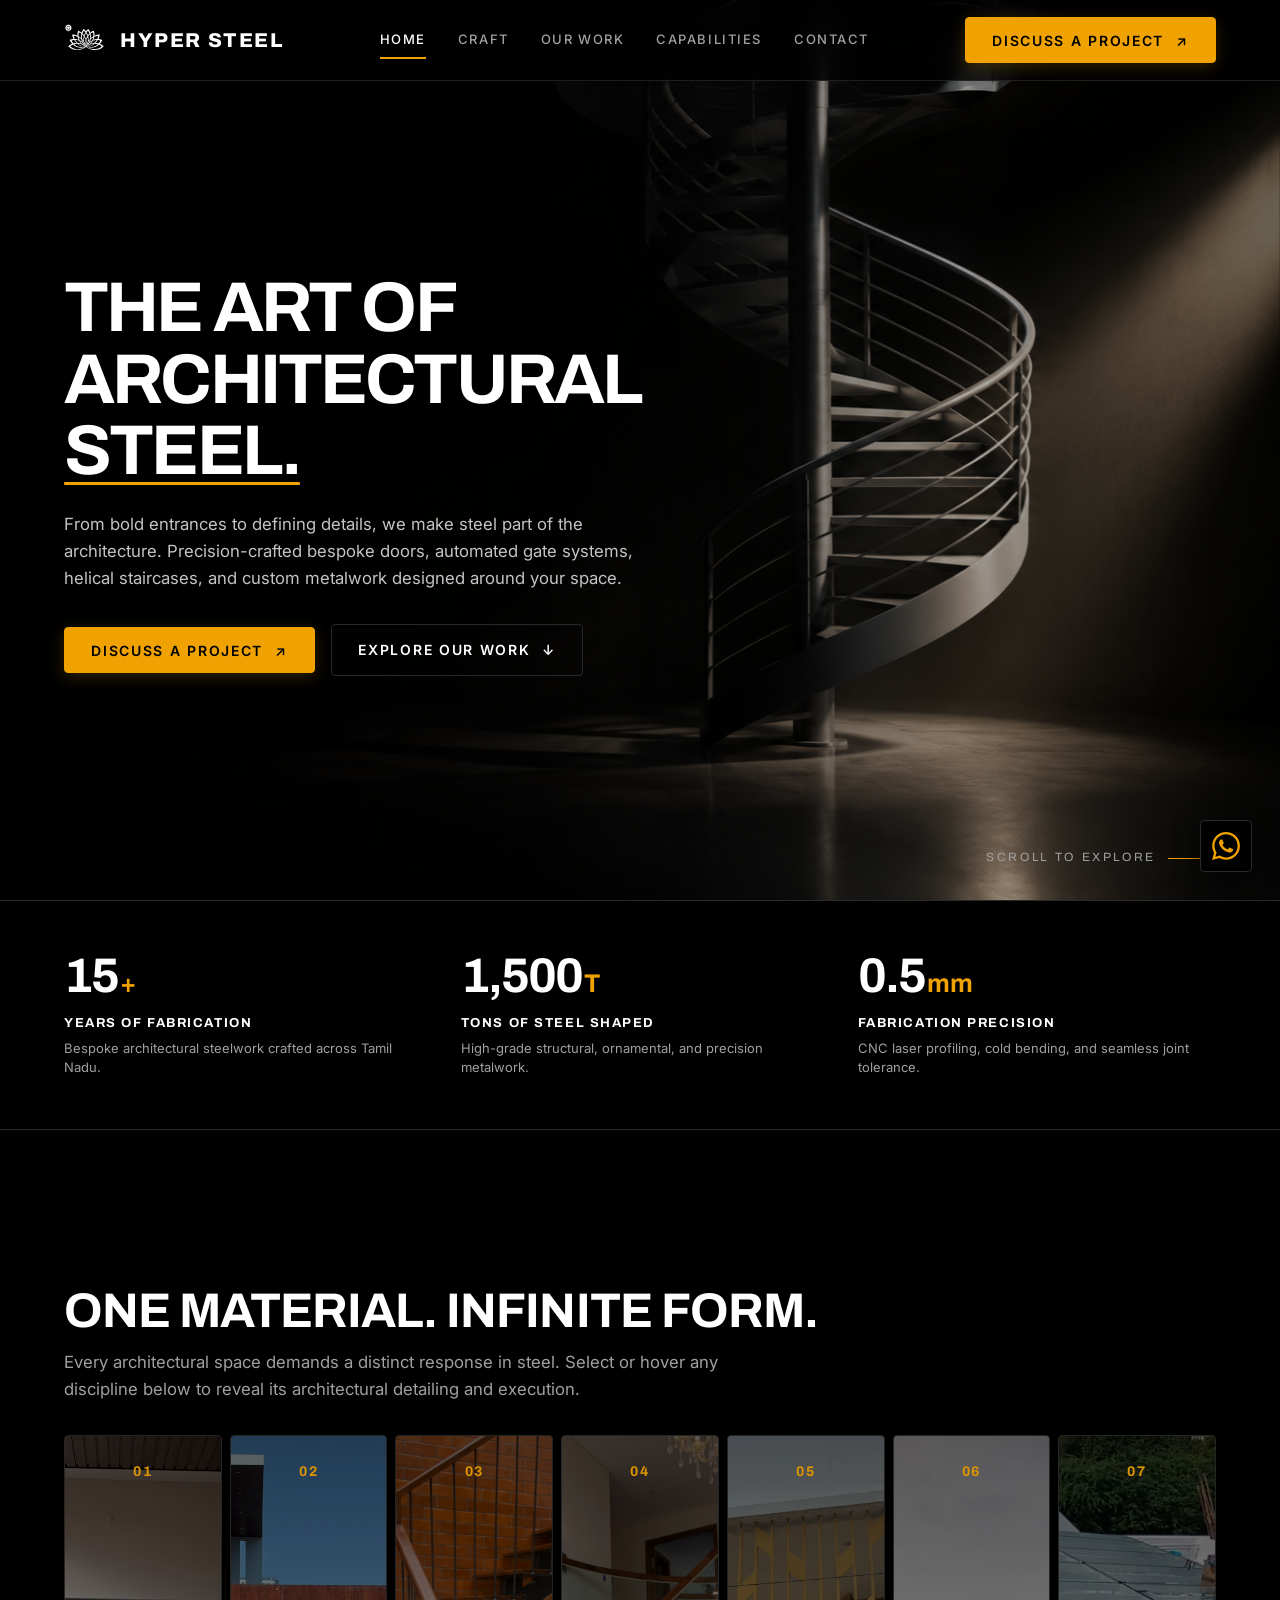
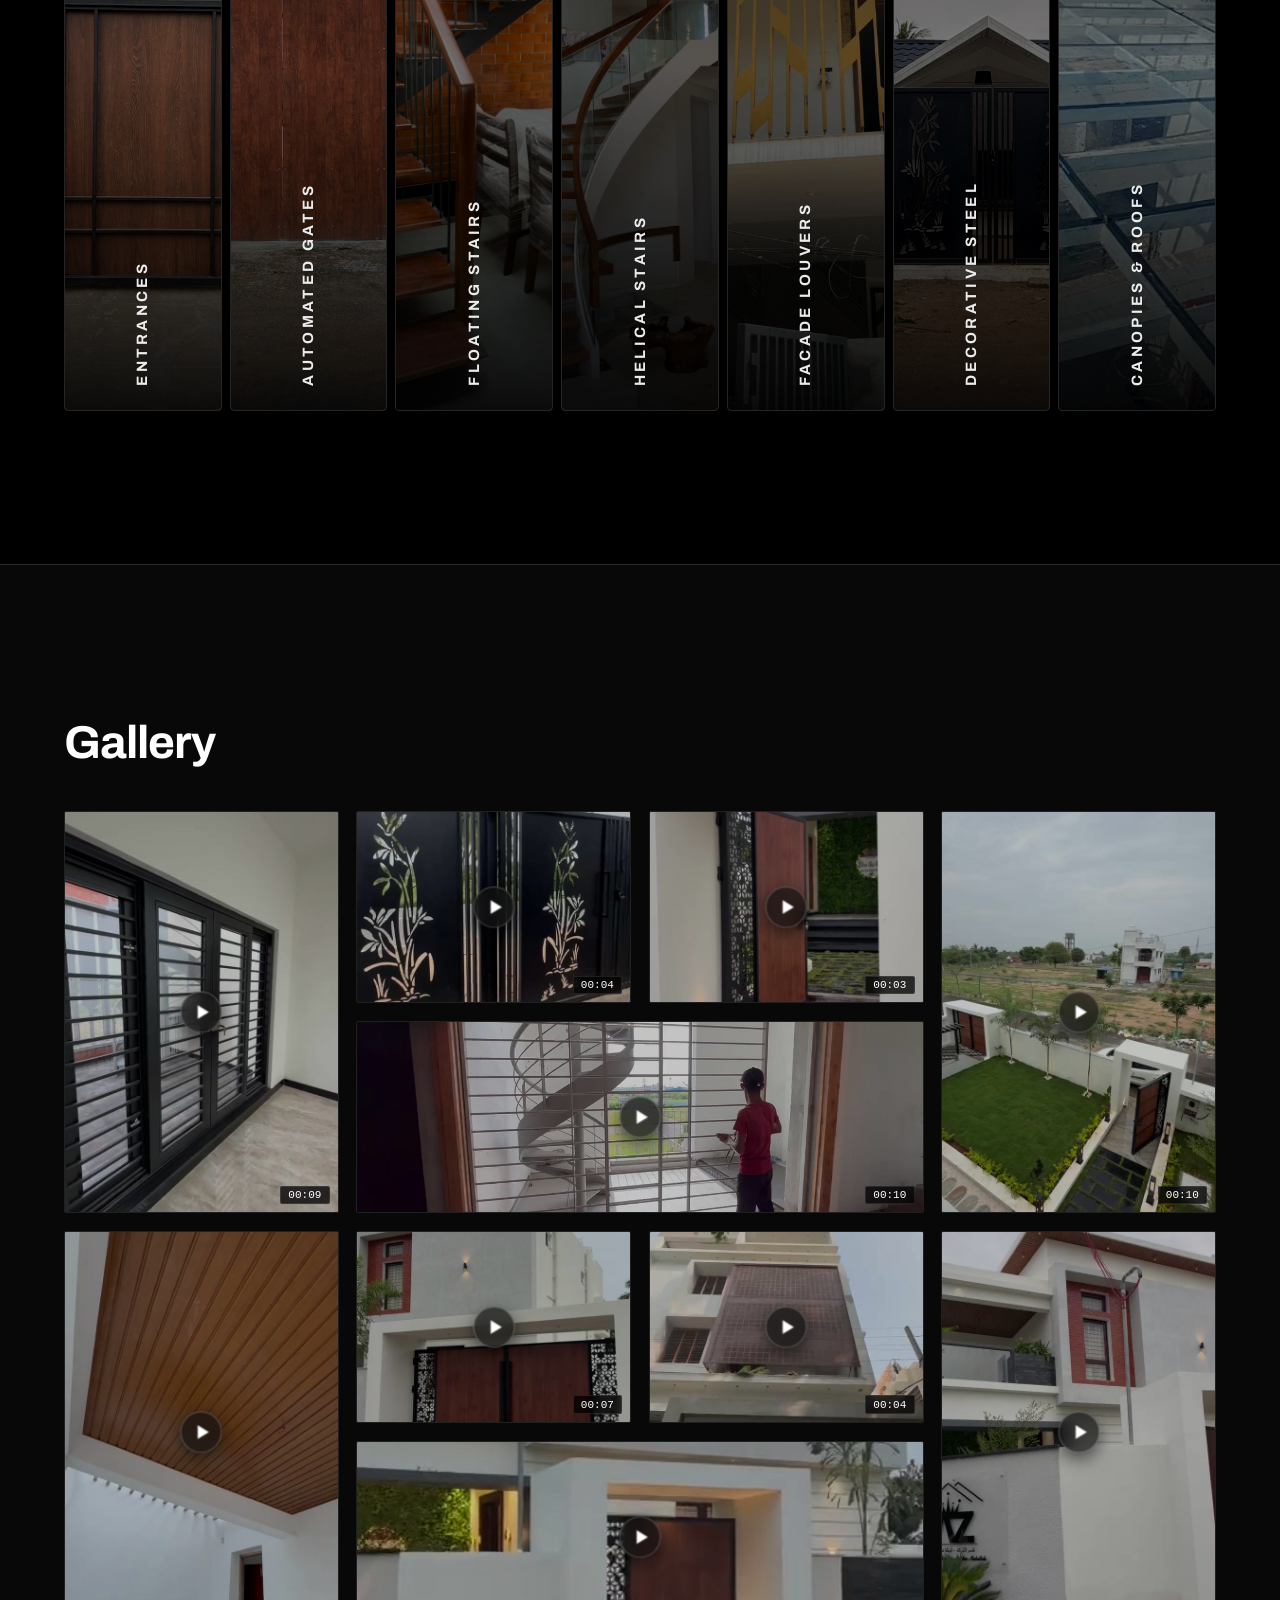
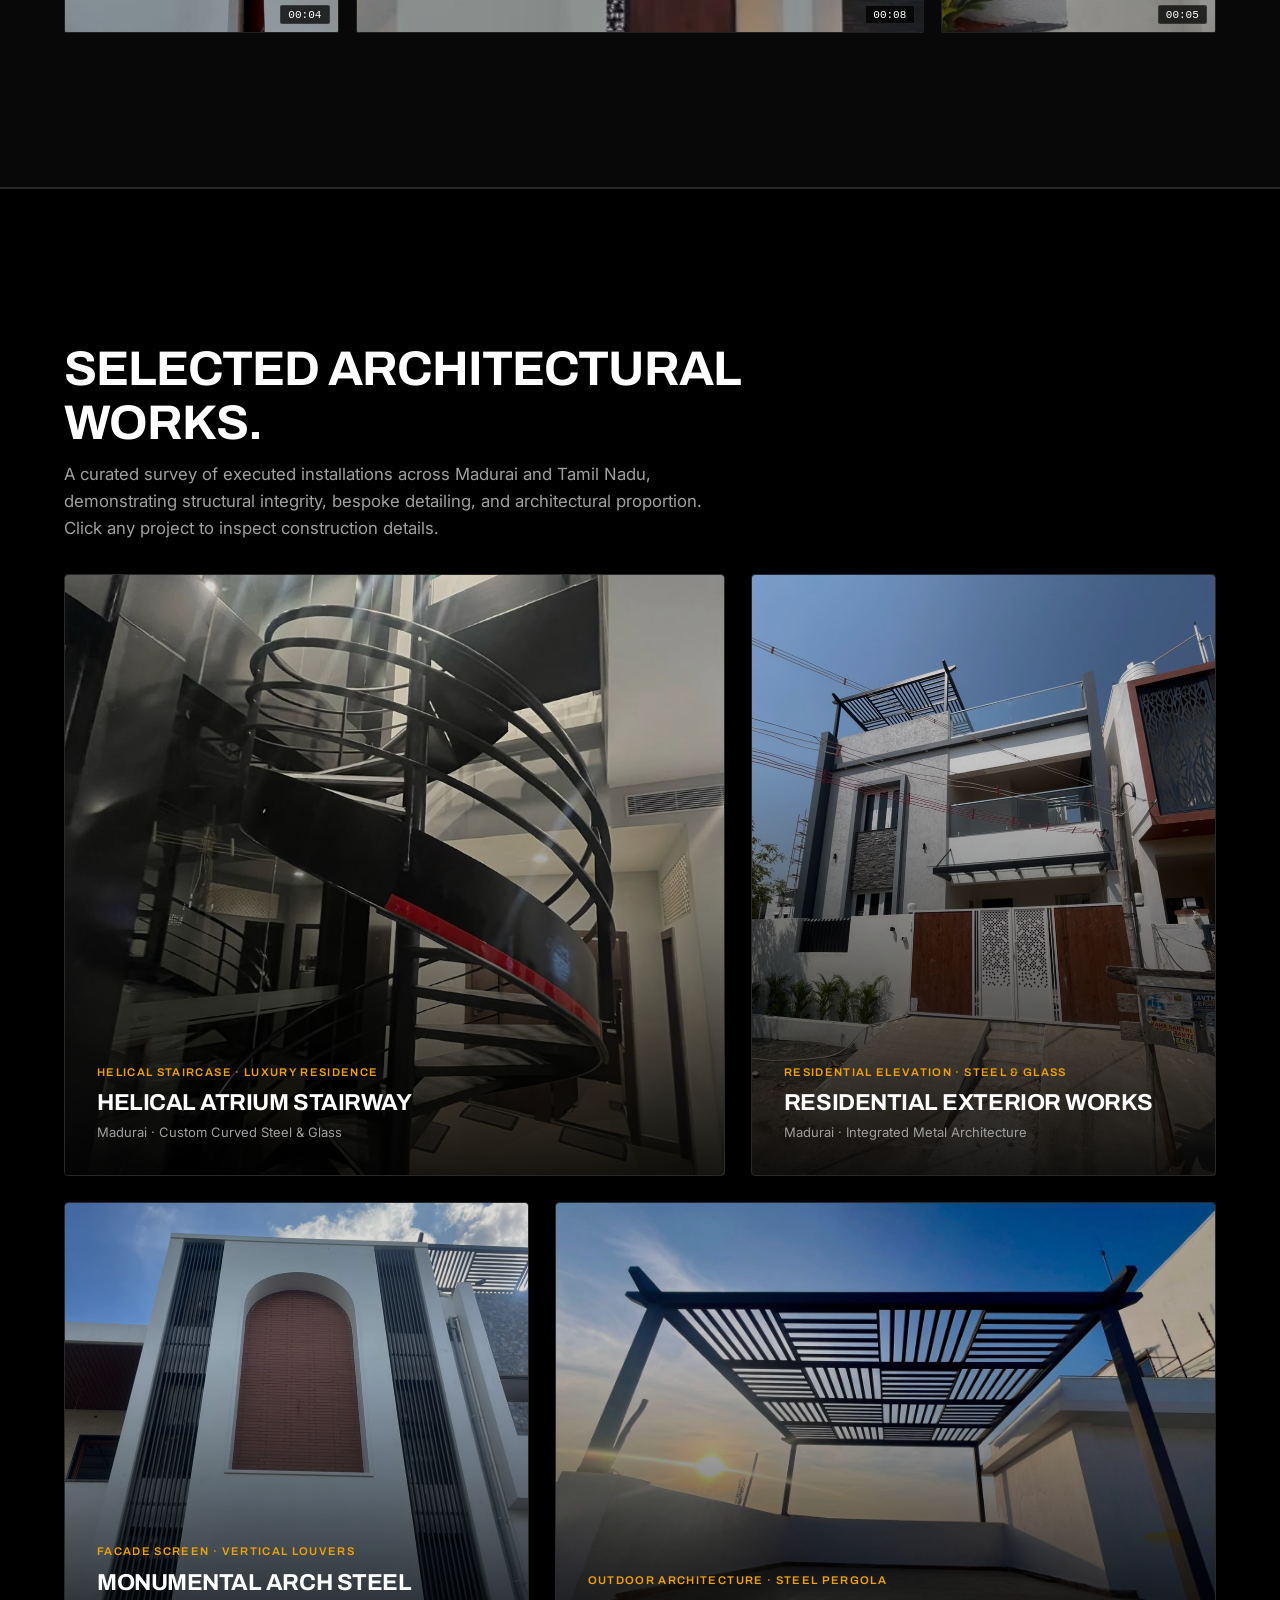
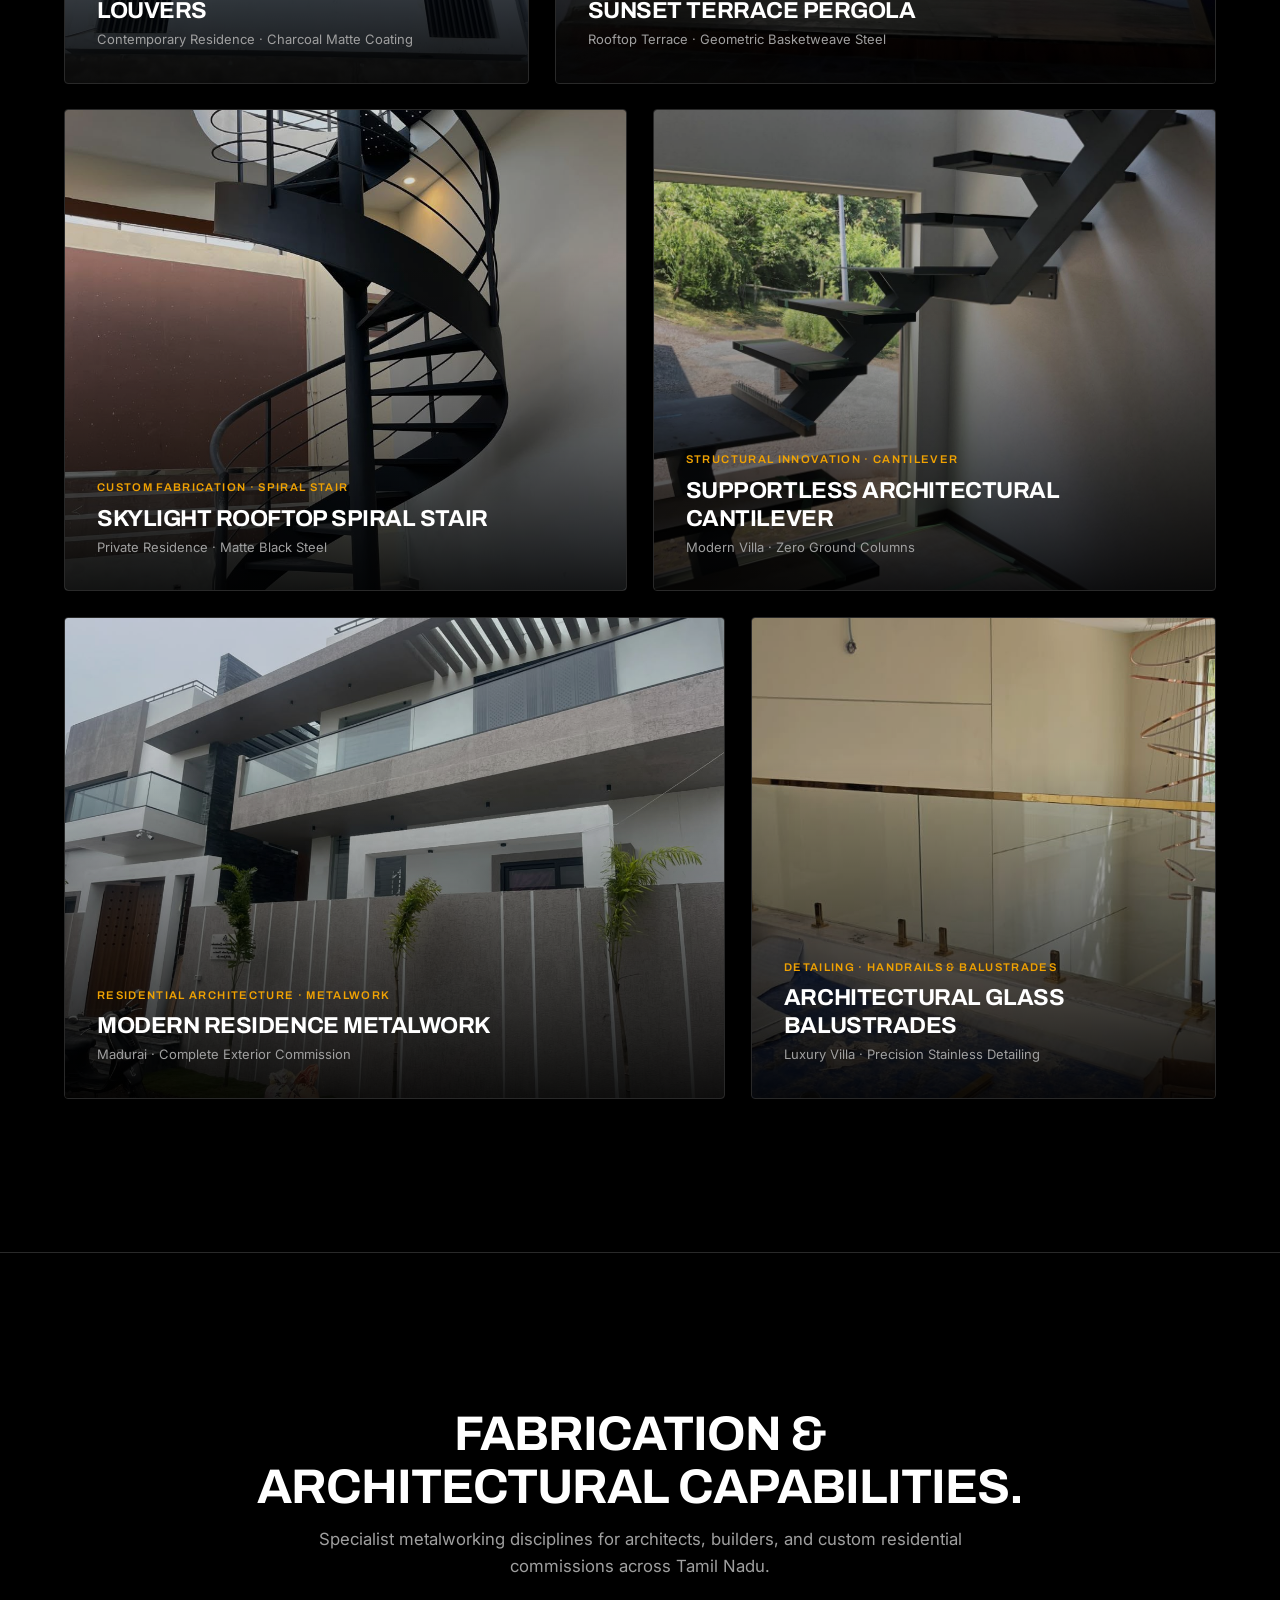
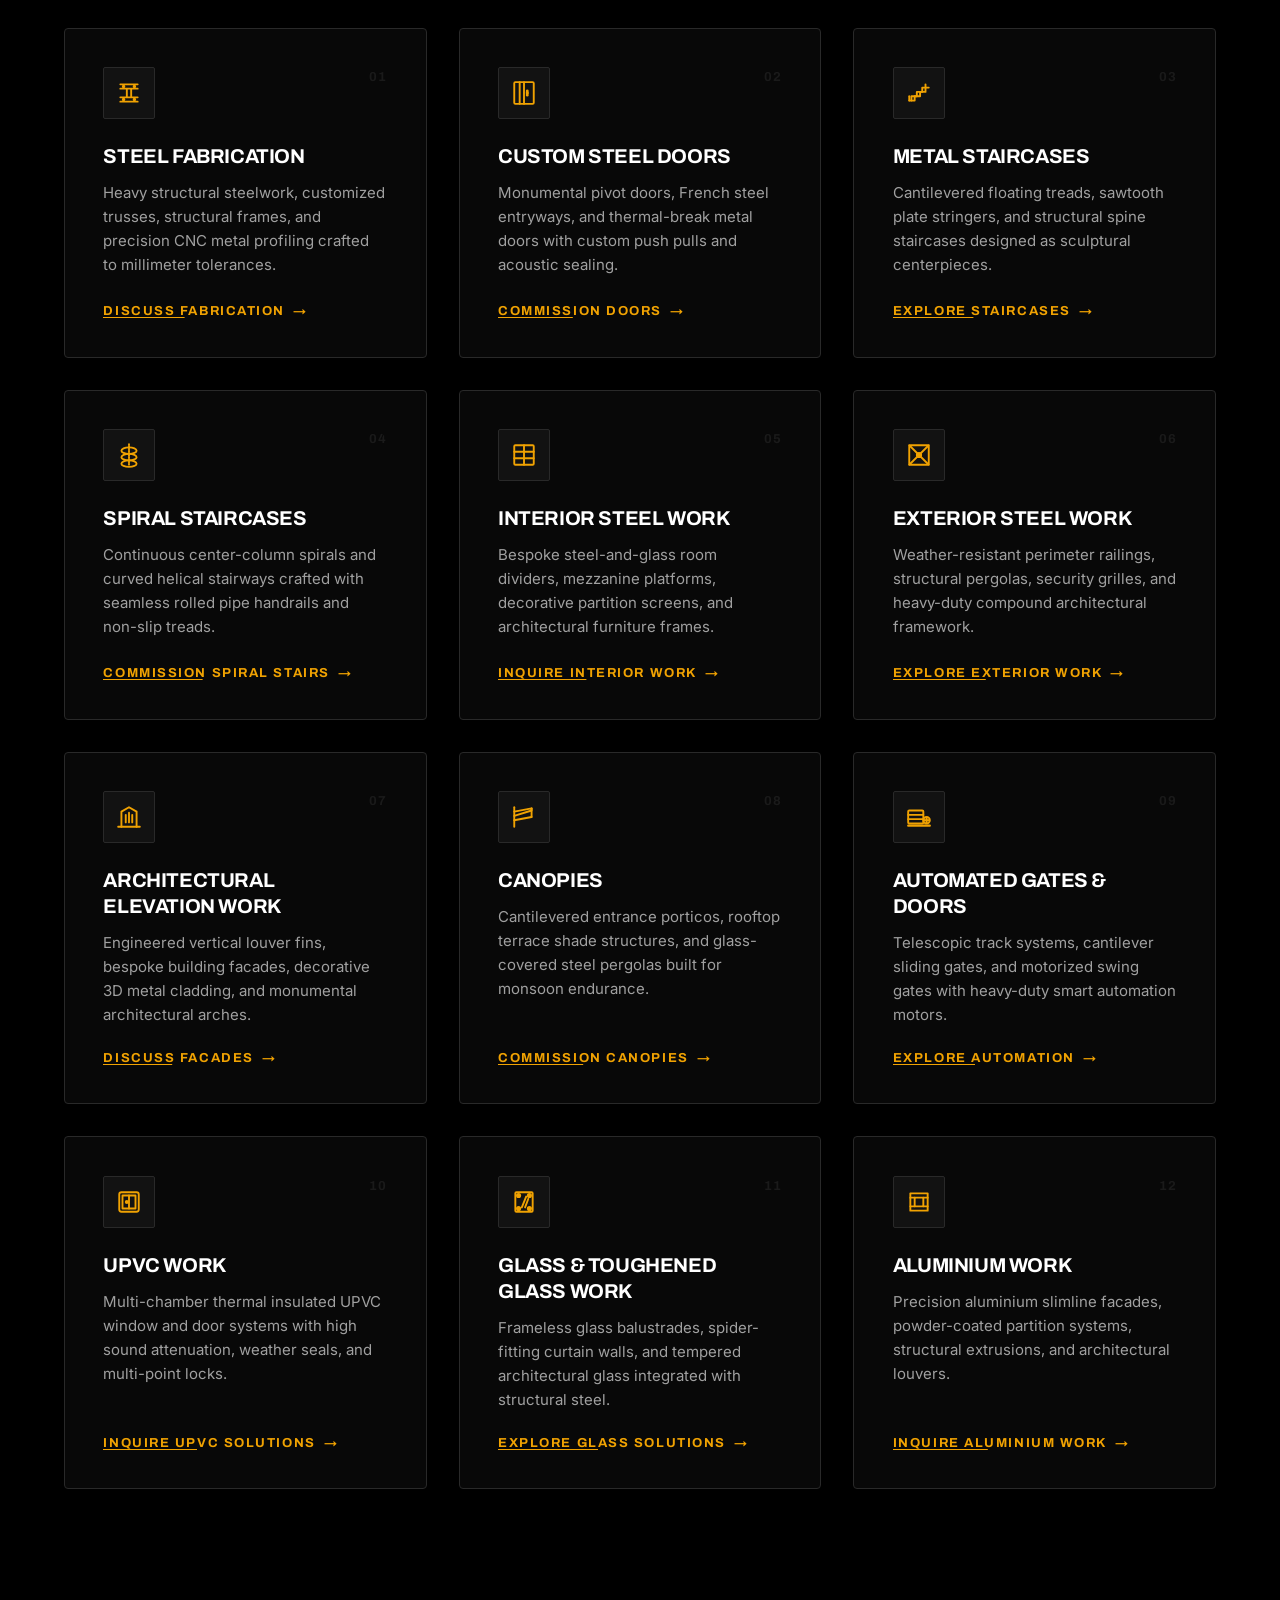
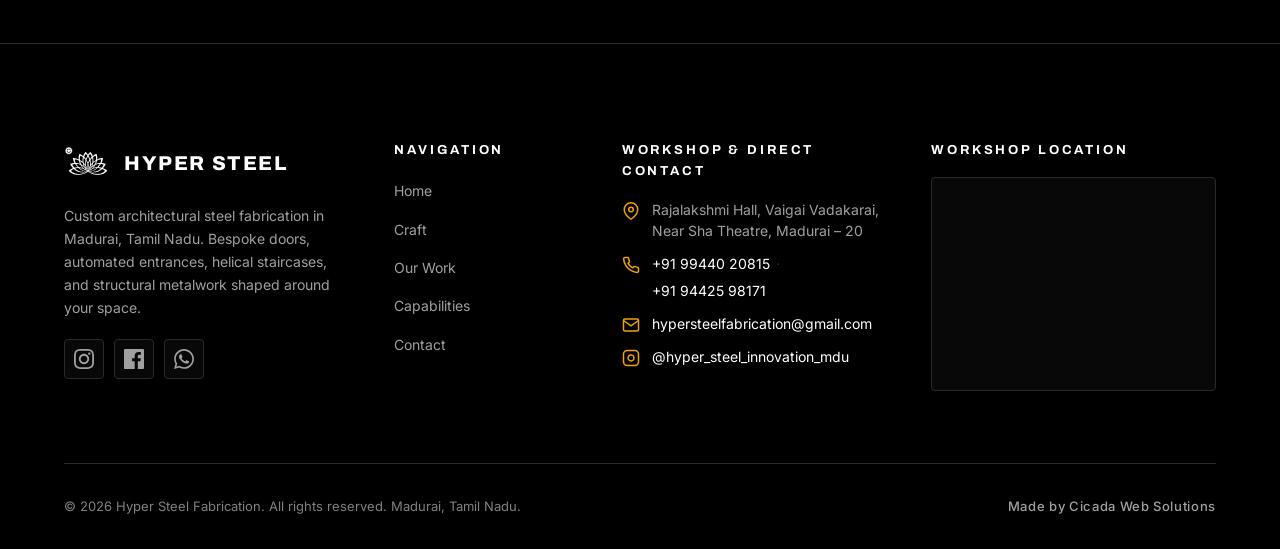
==== commit e71d1218: "Fixed v2 Playe" ====
--- a/v2/index.html
+++ b/v2/index.html
@@ -527,409 +527,317 @@
       <!-- ======================================================================
          05 — VIDEO SHOWCASE: FABRICATION IN MOTION
          ====================================================================== -->
-      <section
-        id="craft-videos"
-        class="videos-section"
-        aria-label="Process Films"
+      
+<section class="work-gallery" id="craft-videos" aria-label="Gallery">
+  <div class="container work-gallery__container">
+    <h2 class="work-gallery__title">Gallery</h2>
+
+    <div class="work-gallery__grid">
+
+      <!-- Item 01: Vertical Rectangular (Span 2 rows) -->
+      <button
+        type="button"
+        class="gallery-item gallery-item--vertical"
+        data-video-src="assets/videos/stylish_door.mp4"
+        data-poster="assets/video_posters/stylish_door_poster.jpg"
+        data-orientation="portrait"
+        data-title="Architectural Entrance Door"
+        data-duration="00:09"
+        aria-label="Play video: Architectural Entrance Door"
       >
-        <div class="container">
-          <div class="section-header">
-            <h2 class="section-title">Fabrication in Motion.</h2>
-            <p class="section-lead">
-              Live shop testing, mechanism trials, and architectural
-              installations captured across our Madurai workshop and field
-              installations.
-            </p>
-          </div>
-
-          <div class="video-showcase-grid">
-            <!-- Primary Cinema Video Player -->
-            <div class="cinema-player" aria-label="Cinema Video Player">
-              <div class="cinema-player__video-wrapper">
-                <video
-  class="cinema-player__video"
-  src="assets/sliding_door.mp4"
-  poster="assets/video_posters/sliding_door_poster.jpg"
-  muted
-  playsinline
-  preload="metadata"
->
-  <p>Your browser does not support HTML5 video.</p>
-</video>
-              </div>
-
-              <!-- Video Player Controls Bar: Title, Subtitle & Real Play/Pause Control -->
-              <div class="cinema-player__controls">
-                <div class="cinema-player__info">
-                  <span class="cinema-player__title"
-                    >Multi-Track Sliding Steel Grille Door</span
-                  >
-                  <span class="cinema-player__caption"
-                    >Smooth effortless glide mechanism tested in front of
-                    architectural spiral stair</span
-                  >
-                </div>
-                <div class="cinema-player__actions">
-                  <button
-                    type="button"
-                    class="control-btn js-play-toggle"
-                    aria-label="Pause video"
-                  >
-                    <svg
-                      class="control-btn__icon"
-                      viewBox="0 0 24 24"
-                      width="20"
-                      height="20"
-                      fill="currentColor"
-                      aria-hidden="true"
-                    >
-                      <rect x="5.5" y="4" width="3.5" height="16" rx="1.5" />
-                      <rect x="15" y="4" width="3.5" height="16" rx="1.5" />
-                    </svg>
-                  </button>
-                </div>
-              </div>
-            </div>
-
-            <!-- Video Selector / Thumbnails (Mapped to all 11 real video files) -->
-            <div class="video-playlist">
-              <div class="video-playlist__header">
-                Select Footage to Preview (11 Clips)
-              </div>
-
-              <!-- Clip 1: Sliding Door -->
-              <div
-                class="video-thumb-card is-active"
-                role="button"
-                tabindex="0"
-                aria-selected="true"
-                data-video-src="assets/sliding_door.mp4"
-                data-video-poster="assets/video_posters/sliding_door_poster.jpg"
-                data-video-title="Multi-Track Sliding Steel Grille Door"
-                data-video-caption="Smooth effortless glide mechanism tested in front of architectural spiral stair"
-              >
-                <div class="video-thumb-card__media">
-                  <img
-                    src="assets/video_posters/sliding_door_poster.jpg"
-                    alt="Sliding door glide test"
-                    class="video-thumb-card__img"
-                    loading="lazy"
-                  />
-                  <span class="video-thumb-card__badge">00:10</span>
-                </div>
-                <div class="video-thumb-card__body">
-                  <div class="video-thumb-card__title">
-                    Sliding Door Glide Test
-                  </div>
-                  <p class="video-thumb-card__desc">
-                    Precision multi-track rolling tolerance &amp; latching
-                  </p>
-                </div>
-              </div>
-
-              <!-- Clip 2: Stylish Door -->
-              <div
-                class="video-thumb-card"
-                role="button"
-                tabindex="0"
-                aria-selected="false"
-                data-video-src="assets/stylish_door.mp4"
-                data-video-poster="assets/video_posters/stylish_door_poster.jpg"
-                data-video-title="Matte Black Louvered Architectural Entrance"
-                data-video-caption="Cinematic upward reveal of a multi-panel black steel pivot entrance door"
-              >
-                <div class="video-thumb-card__media">
-                  <img
-                    src="assets/video_posters/stylish_door_poster.jpg"
-                    alt="Matte black entrance door"
-                    class="video-thumb-card__img"
-                    loading="lazy"
-                  />
-                  <span class="video-thumb-card__badge">00:09</span>
-                </div>
-                <div class="video-thumb-card__body">
-                  <div class="video-thumb-card__title">
-                    Louvered Entrance Portal
-                  </div>
-                  <p class="video-thumb-card__desc">
-                    Double-panel powder-coated security entrance door
-                  </p>
-                </div>
-              </div>
-
-              <!-- Clip 3: Botanical Gate Showcase -->
-              <div
-                class="video-thumb-card"
-                role="button"
-                tabindex="0"
-                aria-selected="false"
-                data-video-src="assets/metal_gate_showcase.mp4"
-                data-video-poster="assets/video_posters/metal_gate_showcase_poster.jpg"
-                data-video-title="Botanical Laser CNC Compound Gate"
-                data-video-caption="Detailed panning view of laser-cut botanical steel panels with mirror backplate"
-              >
-                <div class="video-thumb-card__media">
-                  <img
-                    src="assets/video_posters/metal_gate_showcase_poster.jpg"
-                    alt="Botanical gate preview"
-                    class="video-thumb-card__img"
-                    loading="lazy"
-                  />
-                  <span class="video-thumb-card__badge">00:09</span>
-                </div>
-                <div class="video-thumb-card__body">
-                  <div class="video-thumb-card__title">
-                    Botanical Gate Showcase
-                  </div>
-                  <p class="video-thumb-card__desc">
-                    Laser-cut organic motifs and mirror backplate
-                  </p>
-                </div>
-              </div>
-
-              <!-- Clip 4: Exterior Work -->
-              <div
-                class="video-thumb-card"
-                role="button"
-                tabindex="0"
-                aria-selected="false"
-                data-video-src="assets/exterior_work.mp4"
-                data-video-poster="assets/video_posters/exterior_work_poster.jpg"
-                data-video-title="Architectural Villa Exterior Fabrication"
-                data-video-caption="Full architectural villa exterior showcasing integrated steel facade screens"
-              >
-                <div class="video-thumb-card__media">
-                  <img
-                    src="assets/video_posters/exterior_work_poster.jpg"
-                    alt="Exterior facade screen"
-                    class="video-thumb-card__img"
-                    loading="lazy"
-                  />
-                  <span class="video-thumb-card__badge">00:10</span>
-                </div>
-                <div class="video-thumb-card__body">
-                  <div class="video-thumb-card__title">
-                    Villa Exterior Elevation
-                  </div>
-                  <p class="video-thumb-card__desc">
-                    Full-facade architectural metal screening installation
-                  </p>
-                </div>
-              </div>
-
-              <!-- Clip 5: Balcony View -->
-              <div
-                class="video-thumb-card"
-                role="button"
-                tabindex="0"
-                aria-selected="false"
-                data-video-src="assets/balcony_view.mp4"
-                data-video-poster="assets/video_posters/balcony_view_poster.jpg"
-                data-video-title="Golden Louvered Balcony Shading"
-                data-video-caption="Dynamic interior and exterior perspective of geometric golden steel facade louvers"
-              >
-                <div class="video-thumb-card__media">
-                  <img
-                    src="assets/video_posters/balcony_view_poster.jpg"
-                    alt="Balcony louvers preview"
-                    class="video-thumb-card__img"
-                    loading="lazy"
-                  />
-                  <span class="video-thumb-card__badge">00:18</span>
-                </div>
-                <div class="video-thumb-card__body">
-                  <div class="video-thumb-card__title">
-                    Golden Balcony Louvers
-                  </div>
-                  <p class="video-thumb-card__desc">
-                    Modernist solar shading and architectural privacy screen
-                  </p>
-                </div>
-              </div>
-
-              <!-- Clip 6: Roof Work Canopy -->
-              <div
-                class="video-thumb-card"
-                role="button"
-                tabindex="0"
-                aria-selected="false"
-                data-video-src="assets/roof_work.mp4"
-                data-video-poster="assets/video_posters/roof_work_poster.jpg"
-                data-video-title="Structural Glass Pergola &amp; Canopy"
-                data-video-caption="Walkthrough inspection of a steel framework supporting laminated safety glass on terrace"
-              >
-                <div class="video-thumb-card__media">
-                  <img
-                    src="assets/video_posters/roof_work_poster.jpg"
-                    alt="Canopy glass inspection"
-                    class="video-thumb-card__img"
-                    loading="lazy"
-                  />
-                  <span class="video-thumb-card__badge">00:06</span>
-                </div>
-                <div class="video-thumb-card__body">
-                  <div class="video-thumb-card__title">
-                    Glass Canopy Walkthrough
-                  </div>
-                  <p class="video-thumb-card__desc">
-                    Weather-sealed structural glass and steel pergola roof
-                  </p>
-                </div>
-              </div>
-
-              <!-- Clip 7: Roof Work 2 -->
-              <div
-                class="video-thumb-card"
-                role="button"
-                tabindex="0"
-                aria-selected="false"
-                data-video-src="assets/roof_work_2.mp4"
-                data-video-poster="assets/video_posters/roof_work_2_poster.jpg"
-                data-video-title="Terrace Canopy Beam Installation"
-                data-video-caption="Close-up inspection of heavy tubular steel beams and glass seal gaskets"
-              >
-                <div class="video-thumb-card__media">
-                  <img
-                    src="assets/video_posters/roof_work_2_poster.jpg"
-                    alt="Canopy beam preview"
-                    class="video-thumb-card__img"
-                    loading="lazy"
-                  />
-                  <span class="video-thumb-card__badge">00:08</span>
-                </div>
-                <div class="video-thumb-card__body">
-                  <div class="video-thumb-card__title">
-                    Canopy Beam Detailing
-                  </div>
-                  <p class="video-thumb-card__desc">
-                    Structural roof grid alignment and weatherproofing
-                  </p>
-                </div>
-              </div>
-
-              <!-- Clip 8: Stylish Gate 2 -->
-              <div
-                class="video-thumb-card"
-                role="button"
-                tabindex="0"
-                aria-selected="false"
-                data-video-src="assets/stylish_gate_2.mp4"
-                data-video-poster="assets/video_posters/stylish_gate_2_poster.jpg"
-                data-video-title="Double-Swing Compound Gate Test"
-                data-video-caption="Operational swing motion test of black steel framed gate with vertical timber inserts"
-              >
-                <div class="video-thumb-card__media">
-                  <img
-                    src="assets/video_posters/stylish_gate_2_poster.jpg"
-                    alt="Swing gate preview"
-                    class="video-thumb-card__img"
-                    loading="lazy"
-                  />
-                  <span class="video-thumb-card__badge">00:05</span>
-                </div>
-                <div class="video-thumb-card__body">
-                  <div class="video-thumb-card__title">
-                    Timber &amp; Steel Swing Gate
-                  </div>
-                  <p class="video-thumb-card__desc">
-                    Hinge balance and dual-leaf swing tolerance test
-                  </p>
-                </div>
-              </div>
-
-              <!-- Clip 9: Stylish Gate 3 -->
-              <div
-                class="video-thumb-card"
-                role="button"
-                tabindex="0"
-                aria-selected="false"
-                data-video-src="assets/stylish_gate_3.mp4"
-                data-video-poster="assets/video_posters/stylish_gate_3_poster.jpg"
-                data-video-title="Compound Gate Full Perspective"
-                data-video-caption="Full compound perspective showing vehicle gate and matching pedestrian entrance wicket"
-              >
-                <div class="video-thumb-card__media">
-                  <img
-                    src="assets/video_posters/stylish_gate_3_poster.jpg"
-                    alt="Compound gate preview"
-                    class="video-thumb-card__img"
-                    loading="lazy"
-                  />
-                  <span class="video-thumb-card__badge">00:10</span>
-                </div>
-                <div class="video-thumb-card__body">
-                  <div class="video-thumb-card__title">
-                    Compound Gate Perspective
-                  </div>
-                  <p class="video-thumb-card__desc">
-                    Integrated driveway sliding gate &amp; pedestrian entry
-                  </p>
-                </div>
-              </div>
-
-              <!-- Clip 10: Finished Exterior 2 -->
-              <div
-                class="video-thumb-card"
-                role="button"
-                tabindex="0"
-                aria-selected="false"
-                data-video-src="assets/finished_exterior_2.mp4"
-                data-video-poster="assets/video_posters/finished_exterior_2_poster.jpg"
-                data-video-title="Contemporary Villa Exterior Overview"
-                data-video-caption="Overview of finished residence showing completed compound gate and balcony balustrades"
-              >
-                <div class="video-thumb-card__media">
-                  <img
-                    src="assets/video_posters/finished_exterior_2_poster.jpg"
-                    alt="Finished villa preview"
-                    class="video-thumb-card__img"
-                    loading="lazy"
-                  />
-                  <span class="video-thumb-card__badge">00:09</span>
-                </div>
-                <div class="video-thumb-card__body">
-                  <div class="video-thumb-card__title">
-                    Villa Exterior Architecture
-                  </div>
-                  <p class="video-thumb-card__desc">
-                    Complete residential exterior metalwork installation
-                  </p>
-                </div>
-              </div>
-
-              <!-- Clip 11: Finished Exterior 3 -->
-              <div
-                class="video-thumb-card"
-                role="button"
-                tabindex="0"
-                aria-selected="false"
-                data-video-src="assets/finished_exterior_3.mp4"
-                data-video-poster="assets/video_posters/finished_exterior_3_poster.jpg"
-                data-video-title="Architectural Compound Integration"
-                data-video-caption="Wide site view demonstrating harmonized steel perimeter fencing and entrance gate"
-              >
-                <div class="video-thumb-card__media">
-                  <img
-                    src="assets/video_posters/finished_exterior_3_poster.jpg"
-                    alt="Compound integration preview"
-                    class="video-thumb-card__img"
-                    loading="lazy"
-                  />
-                  <span class="video-thumb-card__badge">00:11</span>
-                </div>
-                <div class="video-thumb-card__body">
-                  <div class="video-thumb-card__title">
-                    Perimeter Gate Integration
-                  </div>
-                  <p class="video-thumb-card__desc">
-                    Site overview of perimeter boundary wall and entrance portal
-                  </p>
-                </div>
-              </div>
-            </div>
-          </div>
-        </div>
-      </section>
+        <div class="gallery-item__media">
+          <img
+            src="assets/video_posters/stylish_door_poster.jpg"
+            alt="Architectural Entrance Door"
+            class="gallery-item__img"
+            loading="lazy"
+            width="576"
+            height="1024"
+          />
+          <div class="gallery-item__overlay" aria-hidden="true"></div>
+          <div class="gallery-item__play" aria-hidden="true">
+            <svg viewBox="0 0 24 24" width="22" height="22" fill="currentColor">
+              <polygon points="7,4 20,12 7,20"></polygon>
+            </svg>
+          </div>
+          <span class="gallery-item__duration">00:09</span>
+        </div>
+      </button>
+
+      <!-- Item 02: Square -->
+      <button
+        type="button"
+        class="gallery-item gallery-item--square"
+        data-video-src="assets/videos/metal_gate_showcase.mp4"
+        data-poster="assets/video_posters/metal_gate_showcase_poster.jpg"
+        data-orientation="portrait"
+        data-title="Laser-Cut Compound Gate"
+        data-duration="00:04"
+        aria-label="Play video: Laser-Cut Compound Gate"
+      >
+        <div class="gallery-item__media">
+          <img
+            src="assets/video_posters/metal_gate_showcase_poster.jpg"
+            alt="Laser-Cut Compound Gate"
+            class="gallery-item__img"
+            loading="lazy"
+            width="576"
+            height="1024"
+          />
+          <div class="gallery-item__overlay" aria-hidden="true"></div>
+          <div class="gallery-item__play" aria-hidden="true">
+            <svg viewBox="0 0 24 24" width="22" height="22" fill="currentColor">
+              <polygon points="7,4 20,12 7,20"></polygon>
+            </svg>
+          </div>
+          <span class="gallery-item__duration">00:04</span>
+        </div>
+      </button>
+
+      <!-- Item 03: Square -->
+      <button
+        type="button"
+        class="gallery-item gallery-item--square"
+        data-video-src="assets/videos/stylish_gate_2.mp4"
+        data-poster="assets/video_posters/stylish_gate_2_poster.jpg"
+        data-orientation="portrait"
+        data-title="Double-Swing Gate Movement Test"
+        data-duration="00:03"
+        aria-label="Play video: Double-Swing Gate Movement Test"
+      >
+        <div class="gallery-item__media">
+          <img
+            src="assets/video_posters/stylish_gate_2_poster.jpg"
+            alt="Double-Swing Gate Movement Test"
+            class="gallery-item__img"
+            loading="lazy"
+            width="576"
+            height="1024"
+          />
+          <div class="gallery-item__overlay" aria-hidden="true"></div>
+          <div class="gallery-item__play" aria-hidden="true">
+            <svg viewBox="0 0 24 24" width="22" height="22" fill="currentColor">
+              <polygon points="7,4 20,12 7,20"></polygon>
+            </svg>
+          </div>
+          <span class="gallery-item__duration">00:03</span>
+        </div>
+      </button>
+
+      <!-- Item 04: Vertical Rectangular (Span 2 rows) -->
+      <button
+        type="button"
+        class="gallery-item gallery-item--vertical"
+        data-video-src="assets/videos/balcony_view.mp4"
+        data-poster="assets/video_posters/balcony_view_poster.jpg"
+        data-orientation="portrait"
+        data-title="Balcony Balustrade &amp; Metallic Louvers"
+        data-duration="00:10"
+        aria-label="Play video: Balcony Balustrade &amp; Metallic Louvers"
+      >
+        <div class="gallery-item__media">
+          <img
+            src="assets/video_posters/balcony_view_poster.jpg"
+            alt="Balcony Balustrade &amp; Metallic Louvers"
+            class="gallery-item__img"
+            loading="lazy"
+            width="576"
+            height="1024"
+          />
+          <div class="gallery-item__overlay" aria-hidden="true"></div>
+          <div class="gallery-item__play" aria-hidden="true">
+            <svg viewBox="0 0 24 24" width="22" height="22" fill="currentColor">
+              <polygon points="7,4 20,12 7,20"></polygon>
+            </svg>
+          </div>
+          <span class="gallery-item__duration">00:10</span>
+        </div>
+      </button>
+
+      <!-- Item 05: Wide Landscape (Span 2 columns in row 2) -->
+      <button
+        type="button"
+        class="gallery-item gallery-item--wide"
+        data-video-src="assets/videos/sliding_door.mp4"
+        data-poster="assets/video_posters/sliding_door_poster.jpg"
+        data-orientation="landscape"
+        data-title="Precision Sliding Door Glide Test"
+        data-duration="00:10"
+        aria-label="Play video: Precision Sliding Door Glide Test"
+      >
+        <div class="gallery-item__media">
+          <img
+            src="assets/video_posters/sliding_door_poster.jpg"
+            alt="Precision Sliding Door Glide Test"
+            class="gallery-item__img"
+            loading="lazy"
+            width="1024"
+            height="576"
+          />
+          <div class="gallery-item__overlay" aria-hidden="true"></div>
+          <div class="gallery-item__play" aria-hidden="true">
+            <svg viewBox="0 0 24 24" width="22" height="22" fill="currentColor">
+              <polygon points="7,4 20,12 7,20"></polygon>
+            </svg>
+          </div>
+          <span class="gallery-item__duration">00:10</span>
+        </div>
+      </button>
+
+      <!-- Item 06: Vertical Rectangular (Span 2 rows) -->
+      <button
+        type="button"
+        class="gallery-item gallery-item--vertical"
+        data-video-src="assets/videos/roof_work.mp4"
+        data-poster="assets/video_posters/roof_work_poster.jpg"
+        data-orientation="portrait"
+        data-title="Glass Pergola Steel Framework"
+        data-duration="00:04"
+        aria-label="Play video: Glass Pergola Steel Framework"
+      >
+        <div class="gallery-item__media">
+          <img
+            src="assets/video_posters/roof_work_poster.jpg"
+            alt="Glass Pergola Steel Framework"
+            class="gallery-item__img"
+            loading="lazy"
+            width="576"
+            height="1024"
+          />
+          <div class="gallery-item__overlay" aria-hidden="true"></div>
+          <div class="gallery-item__play" aria-hidden="true">
+            <svg viewBox="0 0 24 24" width="22" height="22" fill="currentColor">
+              <polygon points="7,4 20,12 7,20"></polygon>
+            </svg>
+          </div>
+          <span class="gallery-item__duration">00:04</span>
+        </div>
+      </button>
+
+      <!-- Item 07: Square -->
+      <button
+        type="button"
+        class="gallery-item gallery-item--square"
+        data-video-src="assets/videos/stylish_gate_3.mp4"
+        data-poster="assets/video_posters/stylish_gate_3_poster.jpg"
+        data-orientation="portrait"
+        data-title="Boundary Gate &amp; Structural Posts"
+        data-duration="00:07"
+        aria-label="Play video: Boundary Gate &amp; Structural Posts"
+      >
+        <div class="gallery-item__media">
+          <img
+            src="assets/video_posters/stylish_gate_3_poster.jpg"
+            alt="Boundary Gate &amp; Structural Posts"
+            class="gallery-item__img"
+            loading="lazy"
+            width="576"
+            height="1024"
+          />
+          <div class="gallery-item__overlay" aria-hidden="true"></div>
+          <div class="gallery-item__play" aria-hidden="true">
+            <svg viewBox="0 0 24 24" width="22" height="22" fill="currentColor">
+              <polygon points="7,4 20,12 7,20"></polygon>
+            </svg>
+          </div>
+          <span class="gallery-item__duration">00:07</span>
+        </div>
+      </button>
+
+      <!-- Item 08: Square -->
+      <button
+        type="button"
+        class="gallery-item gallery-item--square"
+        data-video-src="assets/videos/exterior_work.mp4"
+        data-poster="assets/video_posters/exterior_work_poster.jpg"
+        data-orientation="portrait"
+        data-title="Villa Facade Steel Detailing"
+        data-duration="00:04"
+        aria-label="Play video: Villa Facade Steel Detailing"
+      >
+        <div class="gallery-item__media">
+          <img
+            src="assets/video_posters/exterior_work_poster.jpg"
+            alt="Villa Facade Steel Detailing"
+            class="gallery-item__img"
+            loading="lazy"
+            width="576"
+            height="1024"
+          />
+          <div class="gallery-item__overlay" aria-hidden="true"></div>
+          <div class="gallery-item__play" aria-hidden="true">
+            <svg viewBox="0 0 24 24" width="22" height="22" fill="currentColor">
+              <polygon points="7,4 20,12 7,20"></polygon>
+            </svg>
+          </div>
+          <span class="gallery-item__duration">00:04</span>
+        </div>
+      </button>
+
+      <!-- Item 09: Vertical Rectangular (Span 2 rows) -->
+      <button
+        type="button"
+        class="gallery-item gallery-item--vertical"
+        data-video-src="assets/videos/finished_exterior_2.mp4"
+        data-poster="assets/video_posters/finished_exterior_2_poster.jpg"
+        data-orientation="portrait"
+        data-title="Contemporary Villa Exterior"
+        data-duration="00:05"
+        aria-label="Play video: Contemporary Villa Exterior"
+      >
+        <div class="gallery-item__media">
+          <img
+            src="assets/video_posters/finished_exterior_2_poster.jpg"
+            alt="Contemporary Villa Exterior"
+            class="gallery-item__img"
+            loading="lazy"
+            width="576"
+            height="1024"
+          />
+          <div class="gallery-item__overlay" aria-hidden="true"></div>
+          <div class="gallery-item__play" aria-hidden="true">
+            <svg viewBox="0 0 24 24" width="22" height="22" fill="currentColor">
+              <polygon points="7,4 20,12 7,20"></polygon>
+            </svg>
+          </div>
+          <span class="gallery-item__duration">00:05</span>
+        </div>
+      </button>
+
+      <!-- Item 10: Wide Landscape (Span 2 columns in row 4) -->
+      <button
+        type="button"
+        class="gallery-item gallery-item--wide"
+        data-video-src="assets/videos/finished_exterior_3.mp4"
+        data-poster="assets/video_posters/finished_exterior_3_poster.jpg"
+        data-orientation="portrait"
+        data-title="Architectural Site Overview"
+        data-duration="00:08"
+        aria-label="Play video: Architectural Site Overview"
+      >
+        <div class="gallery-item__media">
+          <img
+            src="assets/video_posters/finished_exterior_3_poster.jpg"
+            alt="Architectural Site Overview"
+            class="gallery-item__img"
+            loading="lazy"
+            width="464"
+            height="832"
+          />
+          <div class="gallery-item__overlay" aria-hidden="true"></div>
+          <div class="gallery-item__play" aria-hidden="true">
+            <svg viewBox="0 0 24 24" width="22" height="22" fill="currentColor">
+              <polygon points="7,4 20,12 7,20"></polygon>
+            </svg>
+          </div>
+          <span class="gallery-item__duration">00:08</span>
+        </div>
+      </button>
+
+    </div>
+  </div>
+</section>
+
 
       <!-- ======================================================================
          06 — SELECTED ARCHITECTURAL WORKS (EDITORIAL GALLERY)
@@ -2127,6 +2035,139 @@
     </div>
 
     <!-- ========================================================================
+       13 — VIDEO SHOWCASE FULLSCREEN MODAL OVERLAY
+       ======================================================================== -->
+    <div
+      class="video-modal"
+      id="videoModal"
+      role="dialog"
+      aria-modal="true"
+      aria-hidden="true"
+      aria-label="Fabrication Video Player"
+    >
+      <div class="video-modal__backdrop" aria-hidden="true"></div>
+
+      <button
+        type="button"
+        class="video-modal__close"
+        id="modalCloseBtn"
+        aria-label="Close video player"
+      >
+        <svg viewBox="0 0 24 24" width="20" height="20" fill="none" stroke="currentColor" stroke-width="2" stroke-linecap="round" stroke-linejoin="round">
+          <line x1="18" y1="6" x2="6" y2="18"></line>
+          <line x1="6" y1="6" x2="18" y2="18"></line>
+        </svg>
+      </button>
+
+      <div class="video-modal__dialog">
+        <div class="video-modal__ambient" id="modalAmbient" aria-hidden="true"></div>
+
+        <div class="video-modal__viewport" id="modalViewport" data-orientation="portrait">
+          <video
+            class="video-modal__video"
+            id="modalVideo"
+            playsinline
+            webkit-playsinline
+            muted
+            preload="auto"
+          ></video>
+
+          <button
+            type="button"
+            class="video-modal__center-toggle"
+            id="modalCenterToggle"
+            aria-label="Toggle playback"
+          >
+            <svg class="icon-play" viewBox="0 0 24 24" width="28" height="28" fill="currentColor">
+              <polygon points="6,4 20,12 6,20"></polygon>
+            </svg>
+            <svg class="icon-pause" viewBox="0 0 24 24" width="28" height="28" fill="currentColor">
+              <rect x="5" y="4" width="4" height="16"></rect>
+              <rect x="15" y="4" width="4" height="16"></rect>
+            </svg>
+          </button>
+
+          <div class="video-modal__controls">
+            <div
+              class="modal-scrubber"
+              id="modalScrubber"
+              role="slider"
+              aria-label="Video scrubber"
+              aria-valuemin="0"
+              aria-valuemax="100"
+              aria-valuenow="0"
+              tabindex="0"
+            >
+              <div class="modal-scrubber__buffered" id="modalBuffered"></div>
+              <div class="modal-scrubber__progress" id="modalProgress">
+                <span class="modal-scrubber__handle"></span>
+              </div>
+            </div>
+
+            <div class="modal-controls__row">
+              <div class="modal-controls__left">
+                <button
+                  type="button"
+                  class="modal-btn"
+                  id="modalPlayBtn"
+                  aria-label="Play or pause video"
+                >
+                  <svg class="icon-play" viewBox="0 0 24 24" width="18" height="18" fill="currentColor">
+                    <polygon points="6,4 20,12 6,20"></polygon>
+                  </svg>
+                  <svg class="icon-pause" viewBox="0 0 24 24" width="18" height="18" fill="currentColor">
+                    <rect x="5" y="4" width="4" height="16"></rect>
+                    <rect x="15" y="4" width="4" height="16"></rect>
+                  </svg>
+                </button>
+
+                <button
+                  type="button"
+                  class="modal-btn is-muted"
+                  id="modalMuteBtn"
+                  aria-label="Unmute audio"
+                >
+                  <svg class="icon-vol" viewBox="0 0 24 24" width="18" height="18" fill="none" stroke="currentColor" stroke-width="2" stroke-linecap="round" stroke-linejoin="round">
+                    <polygon points="11 5 6 9 2 9 2 15 6 15 11 19 11 5"></polygon>
+                    <path d="M19.07 4.93a10 10 0 0 1 0 14.14M15.54 8.46a5 5 0 0 1 0 7.07"></path>
+                  </svg>
+                  <svg class="icon-muted" viewBox="0 0 24 24" width="18" height="18" fill="none" stroke="currentColor" stroke-width="2" stroke-linecap="round" stroke-linejoin="round">
+                    <polygon points="11 5 6 9 2 9 2 15 6 15 11 19 11 5"></polygon>
+                    <line x1="23" y1="9" x2="17" y2="15"></line>
+                    <line x1="17" y1="9" x2="23" y2="15"></line>
+                  </svg>
+                </button>
+
+                <div class="modal-timecode">
+                  <span id="modalCurrentTime">00:00</span>
+                  <span class="modal-timecode__sep">/</span>
+                  <span id="modalTotalDuration">00:00</span>
+                </div>
+              </div>
+
+              <div class="modal-controls__right">
+                <button
+                  type="button"
+                  class="modal-btn"
+                  id="modalFullscreenBtn"
+                  aria-label="Toggle fullscreen"
+                >
+                  <svg viewBox="0 0 24 24" width="18" height="18" fill="none" stroke="currentColor" stroke-width="2" stroke-linecap="round" stroke-linejoin="round">
+                    <path d="M8 3H5a2 2 0 0 0-2 2v3m18 0V5a2 2 0 0 0-2-2h-3m0 18h3a2 2 0 0 0 2-2v-3M3 16v3a2 2 0 0 0 2 2h3"></path>
+                  </svg>
+                </button>
+              </div>
+            </div>
+          </div>
+        </div>
+
+        <div class="video-modal__title-bar">
+          <span class="video-modal__title" id="modalVideoTitle">Fabrication Showcase</span>
+        </div>
+      </div>
+    </div>
+
+    <!-- ========================================================================
        VENDOR LIBRARIES (GSAP, ScrollTrigger, Lenis)
        ======================================================================== -->
     <script src="vendor/lenis.min.js"></script>
--- a/v2/css/sections.css
+++ b/v2/css/sections.css
@@ -801,228 +801,633 @@
 /* ==========================================================================
    05 — VIDEO SHOWCASE (FABRICATION IN MOTION)
    ========================================================================== */
-.videos-section {
-  position: relative;
-  background-color: var(--color-black);
+
+/* ==========================================================================
+   05 — WORK VIDEOS GALLERY
+   Symmetrical architectural grid of square & vertical rectangular thumbnails.
+   Fullscreen-style modal player for native 9:16 portrait and 16:9 landscape.
+   ========================================================================== */
+
+.work-gallery {
+  position: relative;
+  background-color: var(--color-surface);
   border-top: 1px solid var(--color-border);
+  border-bottom: 1px solid var(--color-border);
   padding-top: var(--section-space);
   padding-bottom: var(--section-space);
-  z-index: 2;
-}
-
-.video-showcase-grid {
+  color: var(--color-white);
+}
+
+.work-gallery__container {
+  width: 100%;
+  max-width: var(--content-max);
+  margin: 0 auto;
+  padding-left: var(--page-gutter);
+  padding-right: var(--page-gutter);
+}
+
+/* Single Simple Heading */
+.work-gallery__title {
+  font-family: var(--font-heading);
+  font-size: var(--text-h2);
+  font-weight: 700;
+  line-height: var(--leading-tight);
+  letter-spacing: var(--tracking-tight);
+  color: var(--color-white);
+  margin: 0 0 clamp(24px, 3.5vw, 44px) 0;
+  text-transform: none;
+}
+
+/* Symmetrical Architectural Grid */
+.work-gallery__grid {
   display: grid;
-  grid-template-columns: 1.45fr 1fr;
-  gap: clamp(1.5rem, 3vw, 2.5rem);
-  align-items: start;
-  margin-top: var(--space-6);
-}
-
-/* Cinema Primary Player */
-.cinema-player {
-  position: relative;
-  background-color: var(--color-surface);
-  border: 1px solid var(--color-border);
-  border-radius: var(--radius-sm);
-  overflow: hidden;
-  box-shadow: 0 20px 50px rgba(0, 0, 0, 0.7);
-}
-
-.cinema-player__video-wrapper {
-  position: relative;
+  grid-template-columns: repeat(4, 1fr);
+  grid-auto-rows: clamp(160px, 15vw, 220px);
+  gap: clamp(12px, 1.4vw, 20px);
   width: 100%;
-  aspect-ratio: 16 / 10;
-  background-color: #000000;
+}
+
+/* Gallery Item Card */
+.gallery-item {
+  position: relative;
+  display: block;
+  width: 100%;
+  height: 100%;
+  padding: 0;
+  margin: 0;
+  background: #0d0d0d;
+  border: 1px solid rgba(255, 255, 255, 0.08);
+  border-radius: var(--radius-xs);
   overflow: hidden;
   cursor: pointer;
-  display: flex;
-  align-items: center;
-  justify-content: center;
-}
-
-.cinema-player__video {
+  text-align: left;
+  outline: none;
+  transition: border-color var(--duration-fast) var(--ease-architectural), box-shadow var(--duration-fast) var(--ease-architectural);
+}
+
+.gallery-item:hover {
+  border-color: rgba(240, 162, 2, 0.5);
+  box-shadow: 0 12px 32px rgba(0, 0, 0, 0.8), 0 0 20px rgba(240, 162, 2, 0.12);
+}
+
+.gallery-item:focus-visible {
+  outline: 2px solid var(--color-gold);
+  outline-offset: 3px;
+}
+
+/* Symmetrical Layout Spanning */
+/* Vertical Rectangular: Spans 2 rows */
+.gallery-item--vertical {
+  grid-column: span 1;
+  grid-row: span 2;
+}
+
+/* Square: 1 col x 1 row */
+.gallery-item--square {
+  grid-column: span 1;
+  grid-row: span 1;
+}
+
+/* Wide Landscape (Sliding Door): Spans 2 columns */
+.gallery-item--wide {
+  grid-column: span 2;
+  grid-row: span 1;
+}
+
+/* Media Wrap */
+.gallery-item__media {
+  position: relative;
   width: 100%;
   height: 100%;
-  object-fit: contain; /* Preserves vertical and horizontal orientation naturally without distortion */
-  object-position: center;
-  background-color: #000000;
-}
-
-/* Controls Bar at Player Bottom */
-.cinema-player__controls {
-  display: flex;
-  align-items: center;
-  justify-content: space-between;
-  padding: 1.25rem 1.75rem;
-  background-color: var(--color-surface-elevated);
-  border-top: 1px solid var(--color-border);
-}
-
-.cinema-player__info {
-  display: flex;
-  flex-direction: column;
-  gap: 4px;
-}
-
-.cinema-player__title {
-  font-family: var(--font-heading);
-  font-size: 1.15rem;
-  font-weight: 700;
-  color: var(--color-white);
-  text-transform: uppercase;
-  letter-spacing: var(--tracking-tight);
-}
-
-.cinema-player__caption {
-  font-size: 0.8125rem;
-  color: var(--color-gray-muted);
-  line-height: 1.4;
-}
-
-.control-btn {
-  width: 44px;
-  height: 44px;
-  background-color: var(--color-black);
-  border: 1px solid var(--color-border);
-  border-radius: var(--radius-sm);
-  color: var(--color-gold);
-  display: inline-flex;
-  align-items: center;
-  justify-content: center;
-  cursor: pointer;
-  flex-shrink: 0;
-  transition: all var(--duration-fast) ease;
-  user-select: none;
-  font-family: inherit;
-}
-
-.control-btn:hover {
-  background-color: var(--color-gold);
-  color: var(--color-black);
-  border-color: var(--color-gold);
-}
-
-.control-btn__icon {
-  width: 20px;
-  height: 20px;
-  display: block;
-  pointer-events: none;
-}
-
-/* Video Playlist Grid / Thumbnails */
-.video-playlist {
-  display: flex;
-  flex-direction: column;
-  gap: 12px;
-  max-height: 580px;
-  overflow-y: auto;
-  padding-right: 6px;
-}
-
-.video-playlist::-webkit-scrollbar {
-  width: 5px;
-}
-
-.video-playlist::-webkit-scrollbar-thumb {
-  background-color: var(--color-border);
-  border-radius: var(--radius-xs);
-}
-
-.video-playlist__header {
-  font-family: var(--font-heading);
-  font-size: 0.75rem;
-  font-weight: 700;
-  text-transform: uppercase;
-  letter-spacing: var(--tracking-wider);
-  color: var(--color-gold);
-  padding-bottom: 8px;
-  border-bottom: 1px solid var(--color-border);
-}
-
-/* Individual Video Thumbnail Selector */
-.video-thumb-card {
-  display: flex;
-  align-items: center;
-  gap: 14px;
-  padding: 10px;
-  background-color: var(--color-surface);
-  border: 1px solid var(--color-border);
-  border-radius: var(--radius-sm);
-  cursor: pointer;
-  transition: all var(--duration-fast) var(--ease-architectural);
-}
-
-.video-thumb-card:hover {
-  background-color: var(--color-surface-elevated);
-  border-color: rgba(240, 162, 2, 0.45);
-  transform: translateX(4px);
-}
-
-.video-thumb-card.is-active {
-  background-color: var(--color-surface-elevated);
-  border-color: var(--color-gold);
-  box-shadow: 0 4px 16px rgba(0, 0, 0, 0.6);
-}
-
-.video-thumb-card__media {
-  position: relative;
-  width: 90px;
-  height: 60px;
-  flex-shrink: 0;
-  border-radius: var(--radius-xs);
   overflow: hidden;
-  background-color: var(--color-black);
-}
-
-.video-thumb-card__img {
+  background: #000;
+}
+
+.gallery-item__img {
   width: 100%;
   height: 100%;
   object-fit: cover;
-  filter: brightness(0.8);
-}
-
-.video-thumb-card__badge {
-  position: absolute;
-  bottom: 3px;
-  right: 3px;
-  font-family: var(--font-heading);
-  font-size: 0.625rem;
-  font-weight: 700;
-  color: var(--color-white);
-  background-color: rgba(0, 0, 0, 0.85);
-  padding: 1px 4px;
+  display: block;
+  transition: transform var(--duration-normal) var(--ease-architectural);
+}
+
+.gallery-item:hover .gallery-item__img {
+  transform: scale(1.05);
+}
+
+/* Subtle Dark Overlay */
+.gallery-item__overlay {
+  position: absolute;
+  inset: 0;
+  background: rgba(0, 0, 0, 0.22);
+  transition: background var(--duration-fast) var(--ease-architectural);
+  pointer-events: none;
+}
+
+.gallery-item:hover .gallery-item__overlay {
+  background: rgba(0, 0, 0, 0.42);
+}
+
+/* Minimal Play Icon */
+.gallery-item__play {
+  position: absolute;
+  top: 50%;
+  left: 50%;
+  transform: translate(-50%, -50%) scale(0.94);
+  width: 44px;
+  height: 44px;
+  border-radius: 50%;
+  background: rgba(14, 14, 14, 0.65);
+  backdrop-filter: blur(8px);
+  border: 1px solid rgba(255, 255, 255, 0.25);
+  color: var(--color-white);
+  display: flex;
+  align-items: center;
+  justify-content: center;
+  box-shadow: 0 6px 18px rgba(0, 0, 0, 0.6);
+  transition: all var(--duration-fast) var(--ease-architectural);
+  pointer-events: none;
+}
+
+.gallery-item__play svg {
+  margin-left: 2px;
+}
+
+.gallery-item:hover .gallery-item__play {
+  transform: translate(-50%, -50%) scale(1.08);
+  background: var(--color-gold);
+  border-color: var(--color-gold);
+  color: var(--color-black);
+  box-shadow: 0 8px 24px rgba(0, 0, 0, 0.8), 0 0 20px var(--color-gold);
+}
+
+/* Duration Tag */
+.gallery-item__duration {
+  position: absolute;
+  bottom: 8px;
+  right: 8px;
+  font-family: var(--font-mono);
+  font-size: 0.6875rem;
+  font-variant-numeric: tabular-nums;
+  color: var(--color-white);
+  background: rgba(0, 0, 0, 0.75);
+  backdrop-filter: blur(4px);
+  padding: 0.15rem 0.45rem;
   border-radius: 2px;
-}
-
-.video-thumb-card__body {
+  border: 1px solid rgba(255, 255, 255, 0.1);
+  pointer-events: none;
+}
+
+/* ==========================================================================
+   FULLSCREEN-STYLE VIDEO MODAL OVERLAY
+   ========================================================================== */
+
+/* Prevent page scrolling when modal is active */
+html.gallery-modal-open,
+body.gallery-modal-open {
+  overflow: hidden !important;
+}
+
+.video-modal {
+  position: fixed;
+  inset: 0;
+  z-index: var(--z-modal, 1000);
+  display: flex;
+  align-items: center;
+  justify-content: center;
+  padding: 1.5rem;
+  opacity: 0;
+  pointer-events: none;
+  transition: opacity 0.28s var(--ease-architectural);
+}
+
+.video-modal.is-open {
+  opacity: 1;
+  pointer-events: auto;
+}
+
+/* Backdrop */
+.video-modal__backdrop {
+  position: absolute;
+  inset: 0;
+  background: rgba(5, 5, 5, 0.94);
+  backdrop-filter: blur(20px);
+  -webkit-backdrop-filter: blur(20px);
+}
+
+/* Dialog Shell */
+.video-modal__dialog {
+  position: relative;
+  z-index: 2;
   display: flex;
   flex-direction: column;
-  gap: 2px;
-}
-
-.video-thumb-card__title {
+  align-items: center;
+  justify-content: center;
+  width: 100%;
+  height: 100%;
+  max-width: var(--content-max);
+}
+
+/* Ambient Diffused Glow Backdrop */
+.video-modal__ambient {
+  position: absolute;
+  inset: -60px;
+  background-size: cover;
+  background-position: center;
+  filter: blur(70px) saturate(1.4) brightness(0.2);
+  opacity: 0.75;
+  pointer-events: none;
+  z-index: 0;
+}
+
+/* Close Button */
+.video-modal__close {
+  position: absolute;
+  top: 1.25rem;
+  right: 1.25rem;
+  z-index: 20;
+  width: 44px;
+  height: 44px;
+  border-radius: 50%;
+  background: rgba(20, 20, 20, 0.85);
+  backdrop-filter: blur(12px);
+  -webkit-backdrop-filter: blur(12px);
+  border: 1px solid rgba(255, 255, 255, 0.22);
+  color: var(--color-white);
+  cursor: pointer;
+  display: flex;
+  align-items: center;
+  justify-content: center;
+  transition: all var(--duration-fast) var(--ease-architectural);
+}
+
+.video-modal__close:hover {
+  background: var(--color-gold);
+  border-color: var(--color-gold);
+  color: var(--color-black);
+  transform: rotate(90deg) scale(1.05);
+}
+
+.video-modal__close:focus-visible {
+  outline: 2px solid var(--color-gold);
+  outline-offset: 3px;
+}
+
+/* Video Viewport (Dynamic Aspect Ratio Container) */
+.video-modal__viewport {
+  position: relative;
+  z-index: 1;
+  display: flex;
+  align-items: center;
+  justify-content: center;
+  border-radius: var(--radius-xs);
+  overflow: hidden;
+  background: #000;
+  border: 1px solid rgba(255, 255, 255, 0.12);
+  box-shadow: 0 30px 80px rgba(0, 0, 0, 0.95), 0 0 40px rgba(240, 162, 2, 0.1);
+  transition: transform 0.28s var(--ease-architectural);
+}
+
+.video-modal.is-open .video-modal__viewport {
+  animation: modalViewportIn 0.32s var(--ease-architectural);
+}
+
+@keyframes modalViewportIn {
+  from {
+    opacity: 0;
+    transform: scale(0.95);
+  }
+  to {
+    opacity: 1;
+    transform: scale(1);
+  }
+}
+
+/* Portrait Videos (9:16): Maintains pure vertical geometry without stretching/cropping */
+.video-modal__viewport[data-orientation="portrait"] {
+  height: min(84vh, 760px);
+  width: auto;
+  aspect-ratio: 9 / 16;
+  max-width: min(calc(84vh * 9 / 16), calc(100vw - 2rem));
+  max-height: 84vh;
+}
+
+/* Landscape Video (16:9): Expands cleanly to widescreen without stretching/cropping */
+.video-modal__viewport[data-orientation="landscape"] {
+  width: min(90vw, 1080px);
+  height: auto;
+  aspect-ratio: 16 / 9;
+  max-height: 84vh;
+  max-width: calc(100vw - 2rem);
+}
+
+/* HTML5 Video Element: object-fit: contain guarantees NO video is ever cropped */
+.video-modal__video {
+  width: 100%;
+  height: 100%;
+  object-fit: contain;
+  display: block;
+  background: #000;
+  cursor: pointer;
+}
+
+/* Center Play/Pause Overlay Indicator */
+.video-modal__center-toggle {
+  position: absolute;
+  top: 50%;
+  left: 50%;
+  transform: translate(-50%, -50%);
+  width: 72px;
+  height: 72px;
+  border-radius: 50%;
+  background: rgba(10, 10, 10, 0.7);
+  backdrop-filter: blur(10px);
+  border: 1.5px solid var(--color-gold);
+  color: var(--color-white);
+  display: flex;
+  align-items: center;
+  justify-content: center;
+  cursor: pointer;
+  z-index: 4;
+  opacity: 1;
+  box-shadow: 0 10px 30px rgba(0, 0, 0, 0.8), 0 0 25px rgba(240, 162, 2, 0.2);
+  transition: all 0.2s var(--ease-architectural);
+}
+
+.video-modal__center-toggle:hover {
+  background: var(--color-gold);
+  color: var(--color-black);
+  transform: translate(-50%, -50%) scale(1.08);
+}
+
+.video-modal__center-toggle .icon-pause { display: none; }
+.video-modal__center-toggle .icon-play { display: block; margin-left: 3px; }
+
+/* When playing: hide center button, reveal smoothly on hover */
+.video-modal.is-playing .video-modal__center-toggle {
+  opacity: 0;
+  pointer-events: none;
+}
+
+.video-modal.is-playing .video-modal__viewport:hover .video-modal__center-toggle {
+  opacity: 1;
+  pointer-events: auto;
+}
+
+.video-modal.is-playing .video-modal__center-toggle .icon-play { display: none; }
+.video-modal.is-playing .video-modal__center-toggle .icon-pause { display: block; margin-left: 0; }
+
+/* Minimal Elegant Controls Bar */
+.video-modal__controls {
+  position: absolute;
+  bottom: 0;
+  left: 0;
+  right: 0;
+  z-index: 5;
+  padding: 1.25rem 1rem 0.85rem;
+  background: linear-gradient(to top, rgba(0, 0, 0, 0.88) 0%, rgba(0, 0, 0, 0.4) 70%, transparent 100%);
+  display: flex;
+  flex-direction: column;
+  gap: 0.5rem;
+  transition: opacity 0.2s ease;
+}
+
+/* Scrubber Timeline Track */
+.modal-scrubber {
+  position: relative;
+  width: 100%;
+  height: 4px;
+  background: rgba(255, 255, 255, 0.2);
+  border-radius: 2px;
+  cursor: pointer;
+  transition: height 0.15s ease;
+}
+
+.modal-scrubber:hover,
+.modal-scrubber.is-scrubbing {
+  height: 7px;
+}
+
+.modal-scrubber__buffered {
+  position: absolute;
+  top: 0;
+  left: 0;
+  height: 100%;
+  width: 0%;
+  background: rgba(255, 255, 255, 0.3);
+  border-radius: 2px;
+  pointer-events: none;
+}
+
+.modal-scrubber__progress {
+  position: absolute;
+  top: 0;
+  left: 0;
+  height: 100%;
+  width: 0%;
+  background: var(--color-gold);
+  border-radius: 2px;
+  pointer-events: none;
+}
+
+.modal-scrubber__handle {
+  position: absolute;
+  right: -5px;
+  top: 50%;
+  transform: translateY(-50%) scale(0);
+  width: 11px;
+  height: 11px;
+  border-radius: 50%;
+  background: var(--color-white);
+  box-shadow: 0 0 6px rgba(0, 0, 0, 0.8);
+  transition: transform 0.15s ease;
+}
+
+.modal-scrubber:hover .modal-scrubber__handle,
+.modal-scrubber.is-scrubbing .modal-scrubber__handle {
+  transform: translateY(-50%) scale(1);
+}
+
+/* Controls Buttons Row */
+.modal-controls__row {
+  display: flex;
+  align-items: center;
+  justify-content: space-between;
+  gap: 0.75rem;
+}
+
+.modal-controls__left,
+.modal-controls__right {
+  display: flex;
+  align-items: center;
+  gap: 0.5rem;
+}
+
+.modal-btn {
+  display: inline-flex;
+  align-items: center;
+  justify-content: center;
+  width: 32px;
+  height: 32px;
+  background: transparent;
+  border: none;
+  color: var(--color-white);
+  cursor: pointer;
+  border-radius: var(--radius-xs);
+  transition: color var(--duration-fast) var(--ease-architectural), transform var(--duration-fast) var(--ease-architectural);
+}
+
+.modal-btn:hover {
+  color: var(--color-gold);
+  transform: scale(1.1);
+}
+
+.modal-btn svg {
+  display: block;
+}
+
+/* Play/Pause Button Toggle */
+#modalPlayBtn .icon-pause { display: none; }
+#modalPlayBtn.is-active .icon-play { display: none; }
+#modalPlayBtn.is-active .icon-pause { display: block; }
+
+/* Audio Mute Button Toggle */
+#modalMuteBtn .icon-muted { display: none; }
+#modalMuteBtn.is-muted .icon-vol { display: none; }
+#modalMuteBtn.is-muted .icon-muted { display: block; }
+
+/* Timecode */
+.modal-timecode {
+  font-family: var(--font-mono);
+  font-size: 0.75rem;
+  font-variant-numeric: tabular-nums;
+  color: rgba(255, 255, 255, 0.8);
+  margin-left: 0.25rem;
+}
+
+.modal-timecode__sep {
+  opacity: 0.5;
+  margin: 0 0.15rem;
+}
+
+#modalCurrentTime {
+  color: var(--color-white);
+  font-weight: 600;
+}
+
+/* Title Bar */
+.video-modal__title-bar {
+  margin-top: 1rem;
+  z-index: 1;
+}
+
+.video-modal__title {
   font-family: var(--font-heading);
   font-size: 0.875rem;
-  font-weight: 700;
-  color: var(--color-white);
-  text-transform: uppercase;
-  letter-spacing: var(--tracking-tight);
-}
-
-.video-thumb-card__desc {
-  font-size: 0.75rem;
+  font-weight: 600;
+  letter-spacing: 0.04em;
   color: var(--color-gray-muted);
-  line-height: 1.35;
-}
-
-@media (max-width: 992px) {
-  .video-showcase-grid {
-    grid-template-columns: 1fr;
-  }
-  .video-playlist {
-    max-height: 420px;
-  }
-}
+  background: rgba(14, 14, 14, 0.7);
+  backdrop-filter: blur(8px);
+  padding: 0.35rem 0.85rem;
+  border-radius: var(--radius-xs);
+  border: 1px solid rgba(255, 255, 255, 0.08);
+}
+
+/* ==========================================================================
+   RESPONSIVE LAYOUTS
+   ========================================================================== */
+
+/* Tablet (2-column layout) */
+@media (max-width: 991px) and (min-width: 601px) {
+  .work-gallery__grid {
+    grid-template-columns: repeat(2, 1fr);
+    grid-auto-rows: clamp(180px, 26vw, 260px);
+    grid-auto-flow: dense;
+    gap: 14px;
+  }
+
+  .gallery-item--vertical {
+    grid-column: span 1;
+    grid-row: span 2;
+  }
+
+  .gallery-item--square {
+    grid-column: span 1;
+    grid-row: span 1;
+  }
+
+  .gallery-item--wide {
+    grid-column: span 2;
+    grid-row: span 1;
+  }
+}
+
+/* Mobile (clean balanced grid) */
+@media (max-width: 600px) {
+  .work-gallery {
+    padding-top: calc(var(--section-space) * 0.7);
+    padding-bottom: calc(var(--section-space) * 0.7);
+  }
+
+  .work-gallery__grid {
+    grid-template-columns: repeat(2, 1fr);
+    grid-auto-rows: clamp(140px, 42vw, 180px);
+    grid-auto-flow: dense;
+    gap: 10px;
+  }
+
+  .gallery-item--vertical {
+    grid-column: span 1;
+    grid-row: span 2;
+  }
+
+  .gallery-item--square {
+    grid-column: span 1;
+    grid-row: span 1;
+  }
+
+  .gallery-item--wide {
+    grid-column: span 2;
+    grid-row: span 1;
+  }
+
+  .gallery-item__play {
+    width: 36px;
+    height: 36px;
+  }
+
+  .gallery-item__play svg {
+    width: 16px;
+    height: 16px;
+  }
+
+  .video-modal {
+    padding: 0.75rem;
+  }
+
+  .video-modal__close {
+    top: 0.75rem;
+    right: 0.75rem;
+    width: 38px;
+    height: 38px;
+  }
+
+  .video-modal__viewport[data-orientation="portrait"] {
+    height: 80vh;
+    max-height: 80vh;
+    max-width: min(calc(80vh * 9 / 16), calc(100vw - 1.5rem));
+  }
+
+  .video-modal__viewport[data-orientation="landscape"] {
+    width: 94vw;
+    max-width: calc(100vw - 1.5rem);
+    max-height: 80vh;
+  }
+}
+
+
+
 
 /* ==========================================================================
    06 — SELECTED ARCHITECTURAL WORKS (EDITORIAL GALLERY)
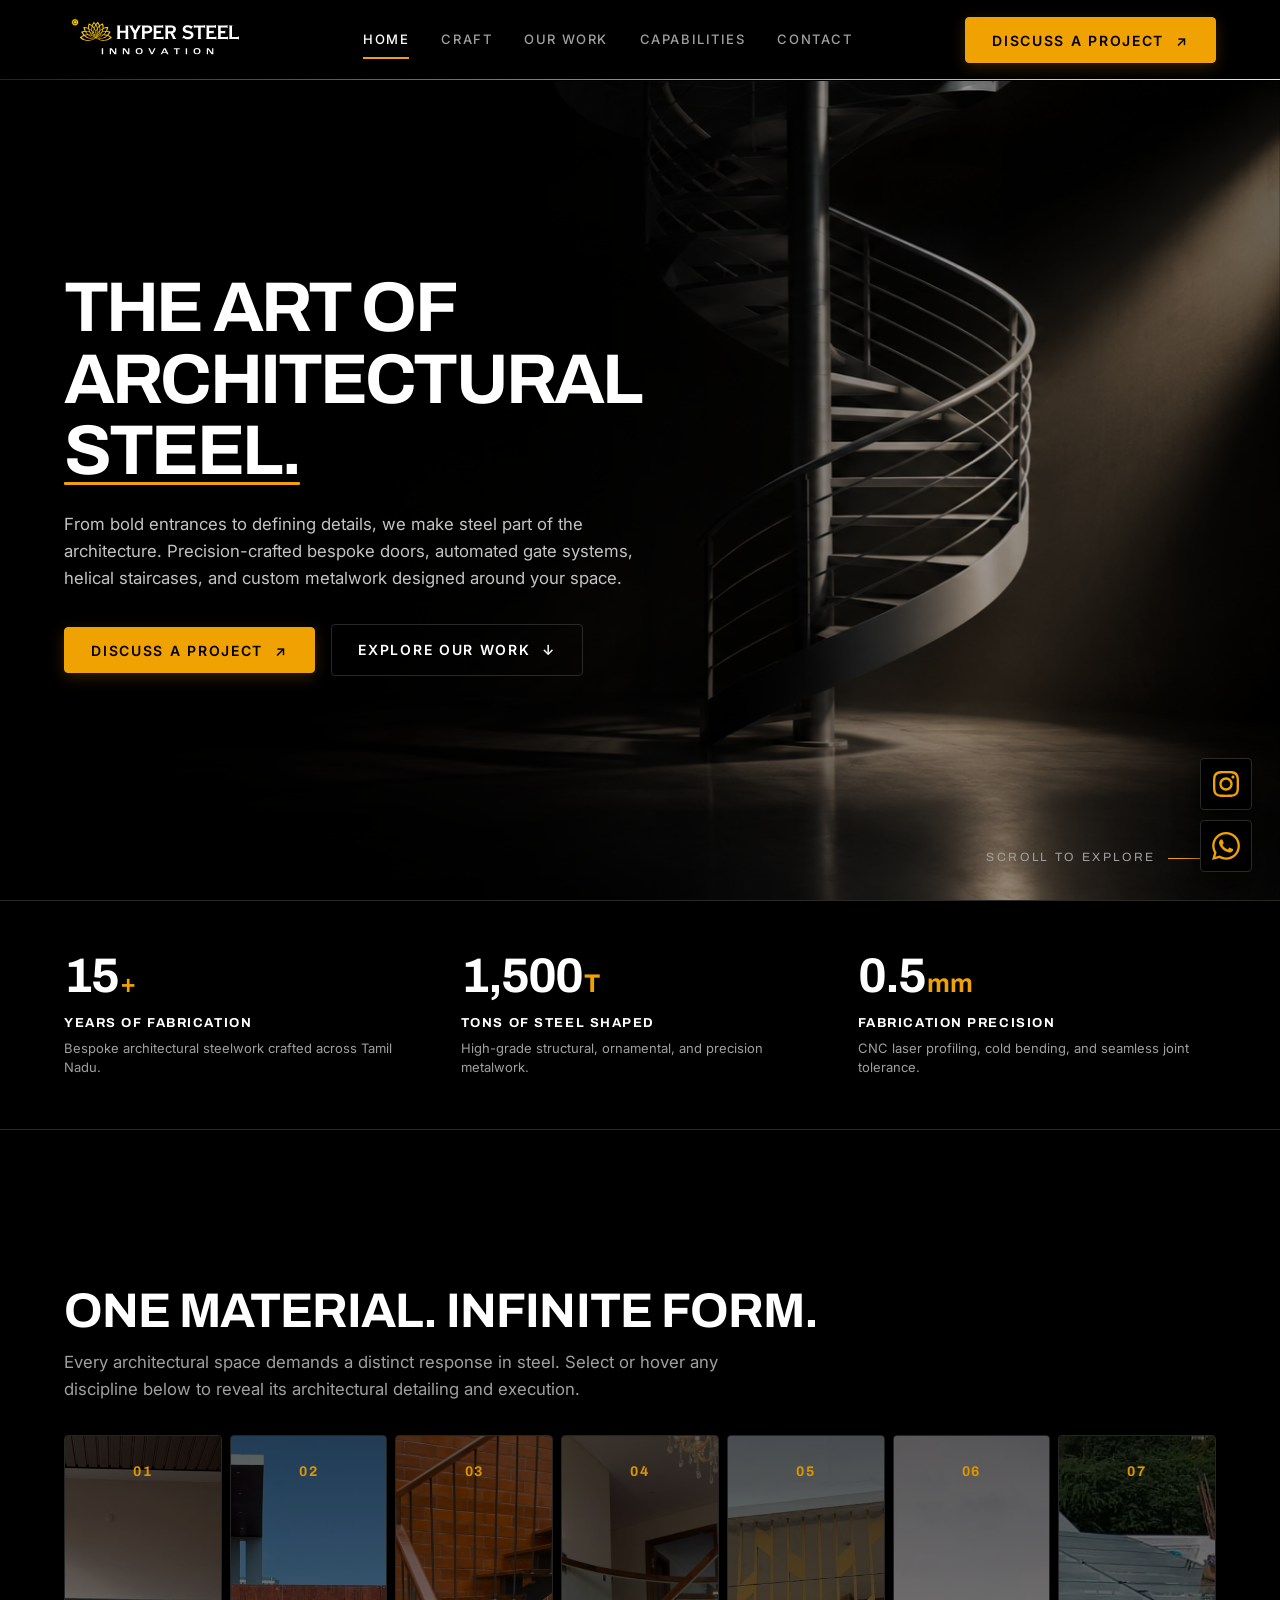
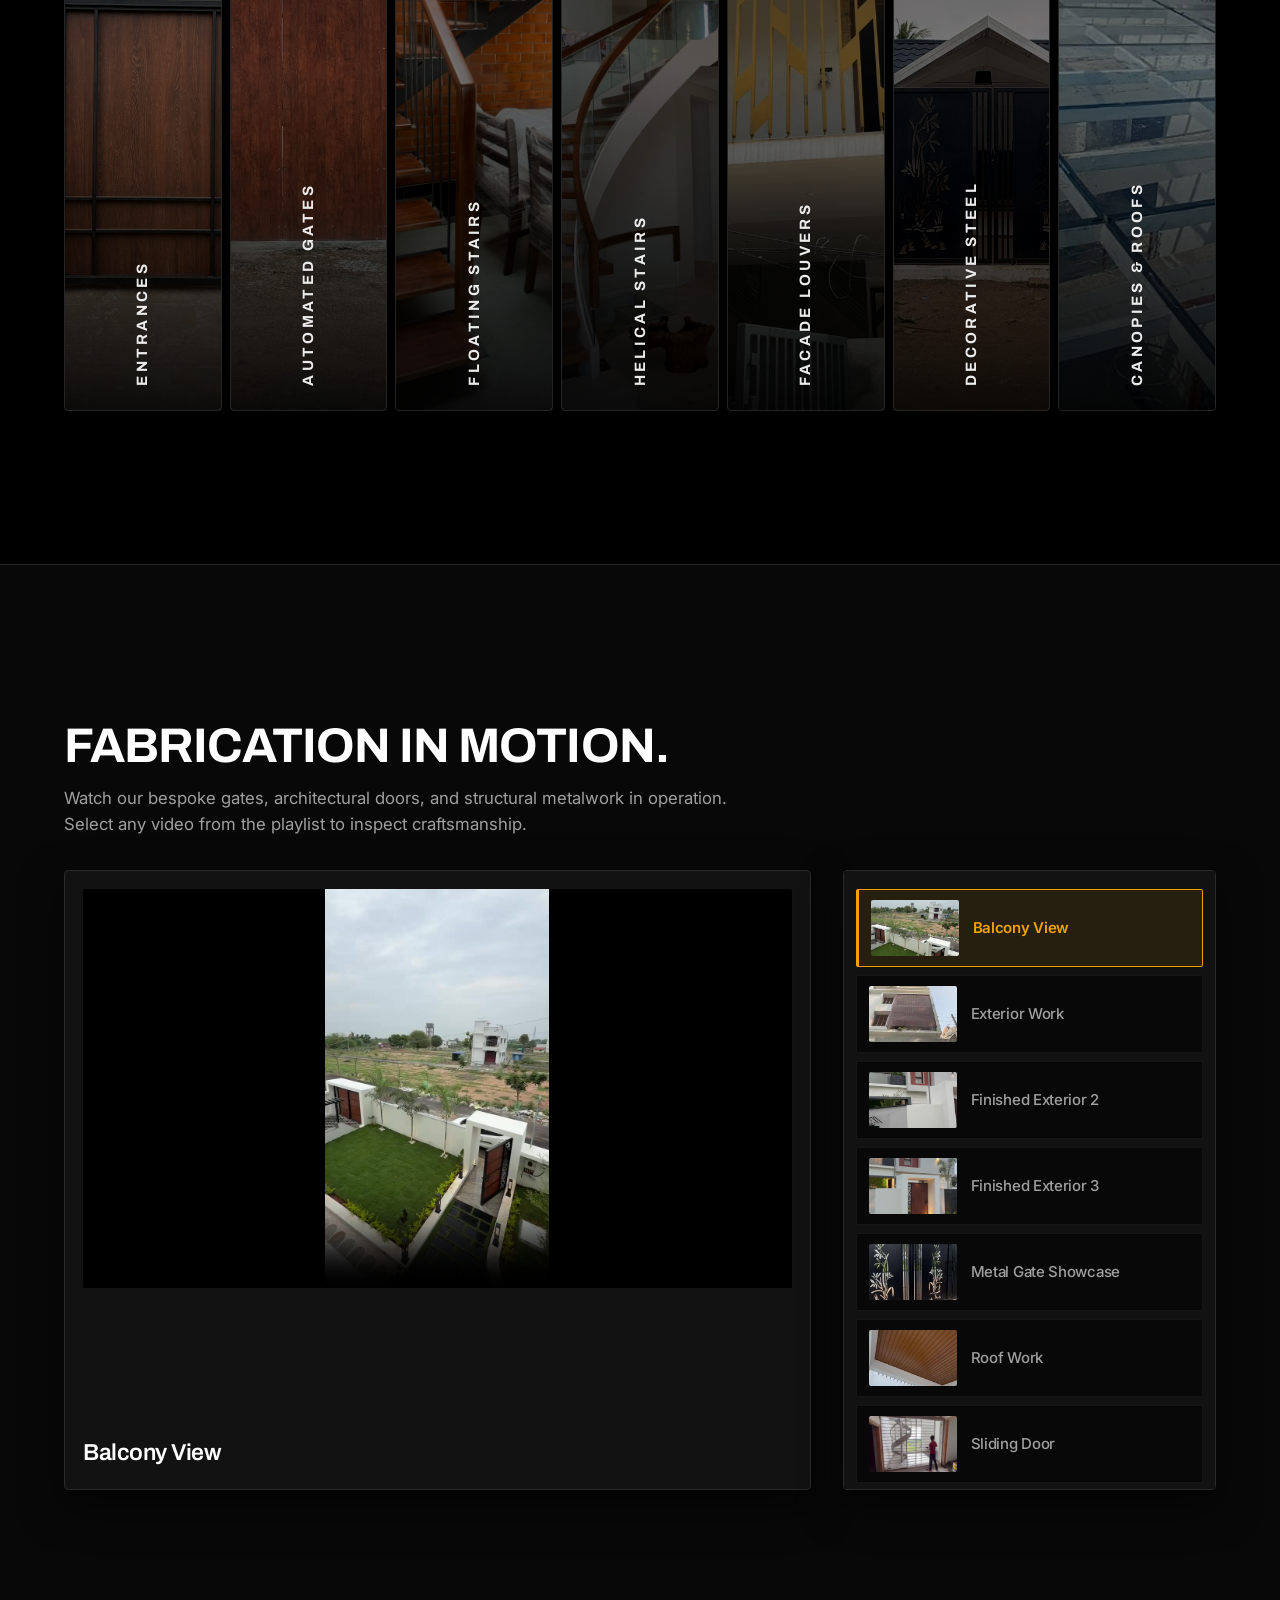
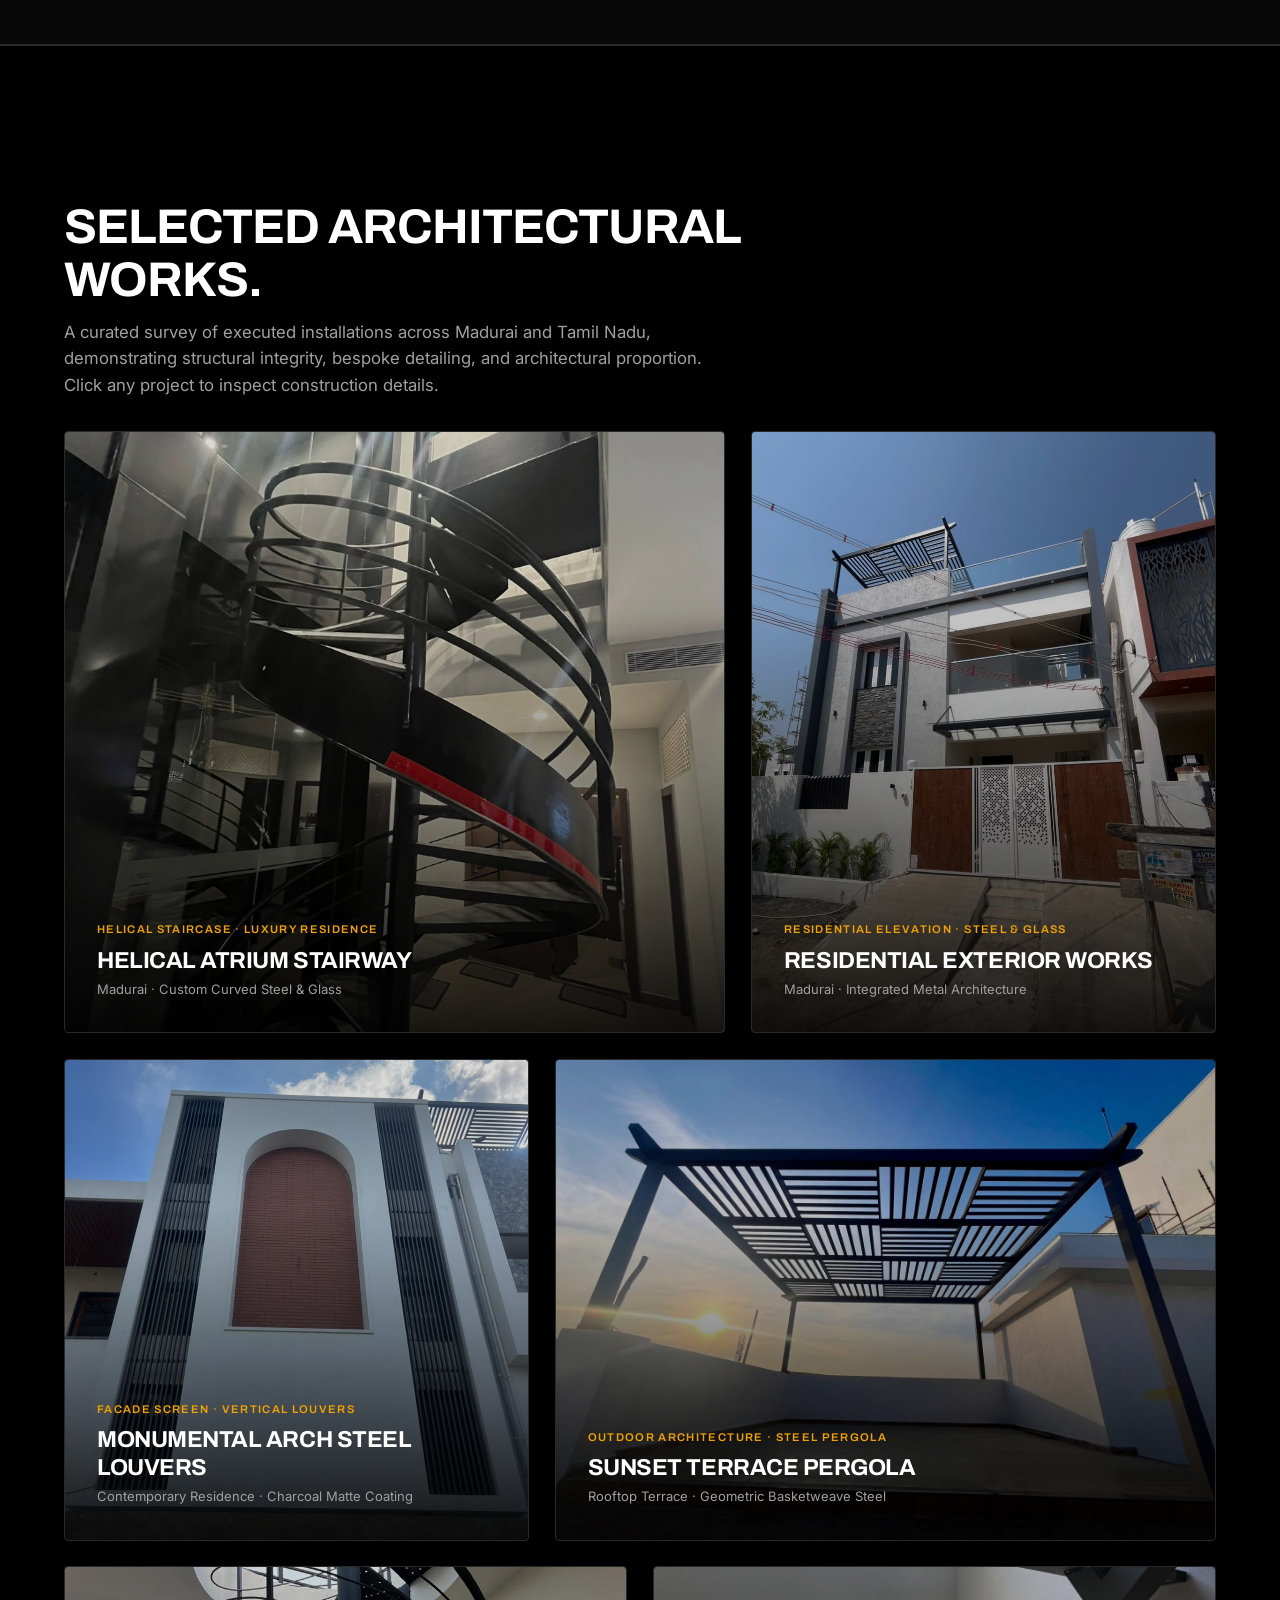
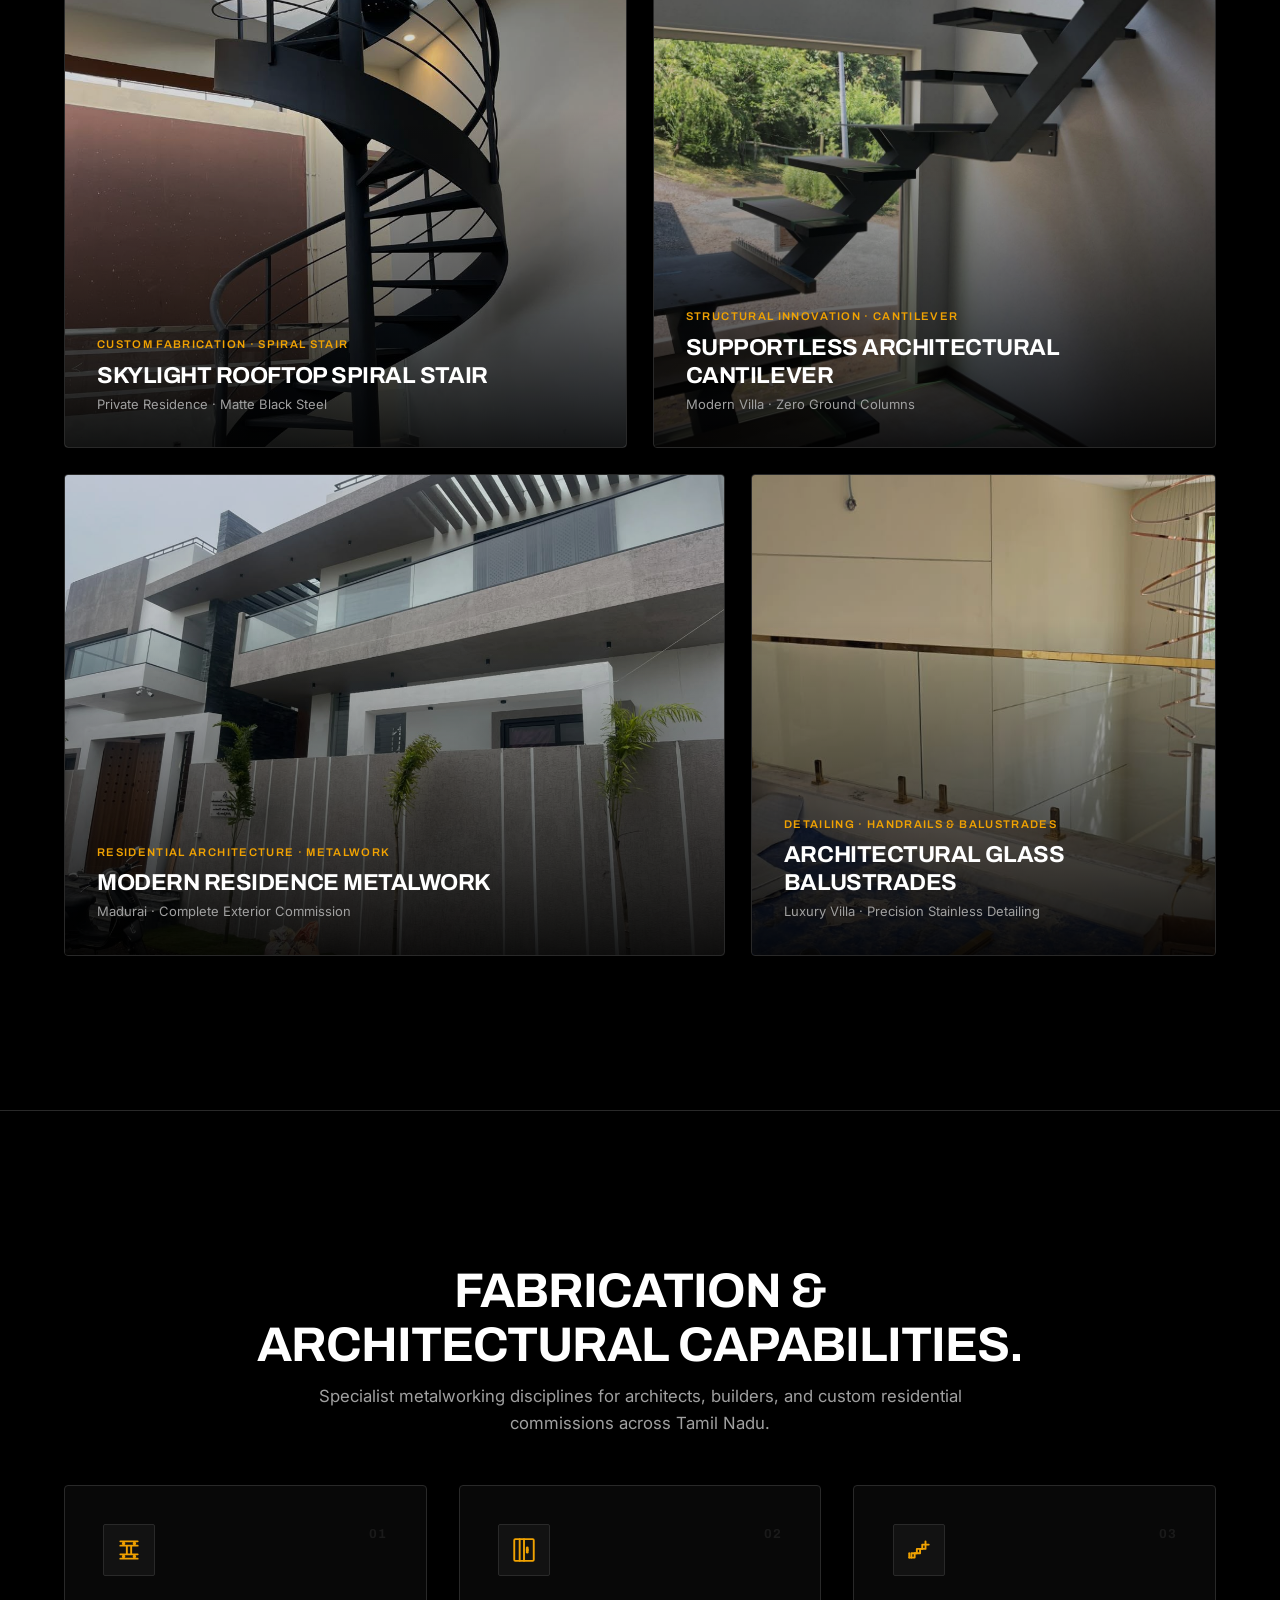
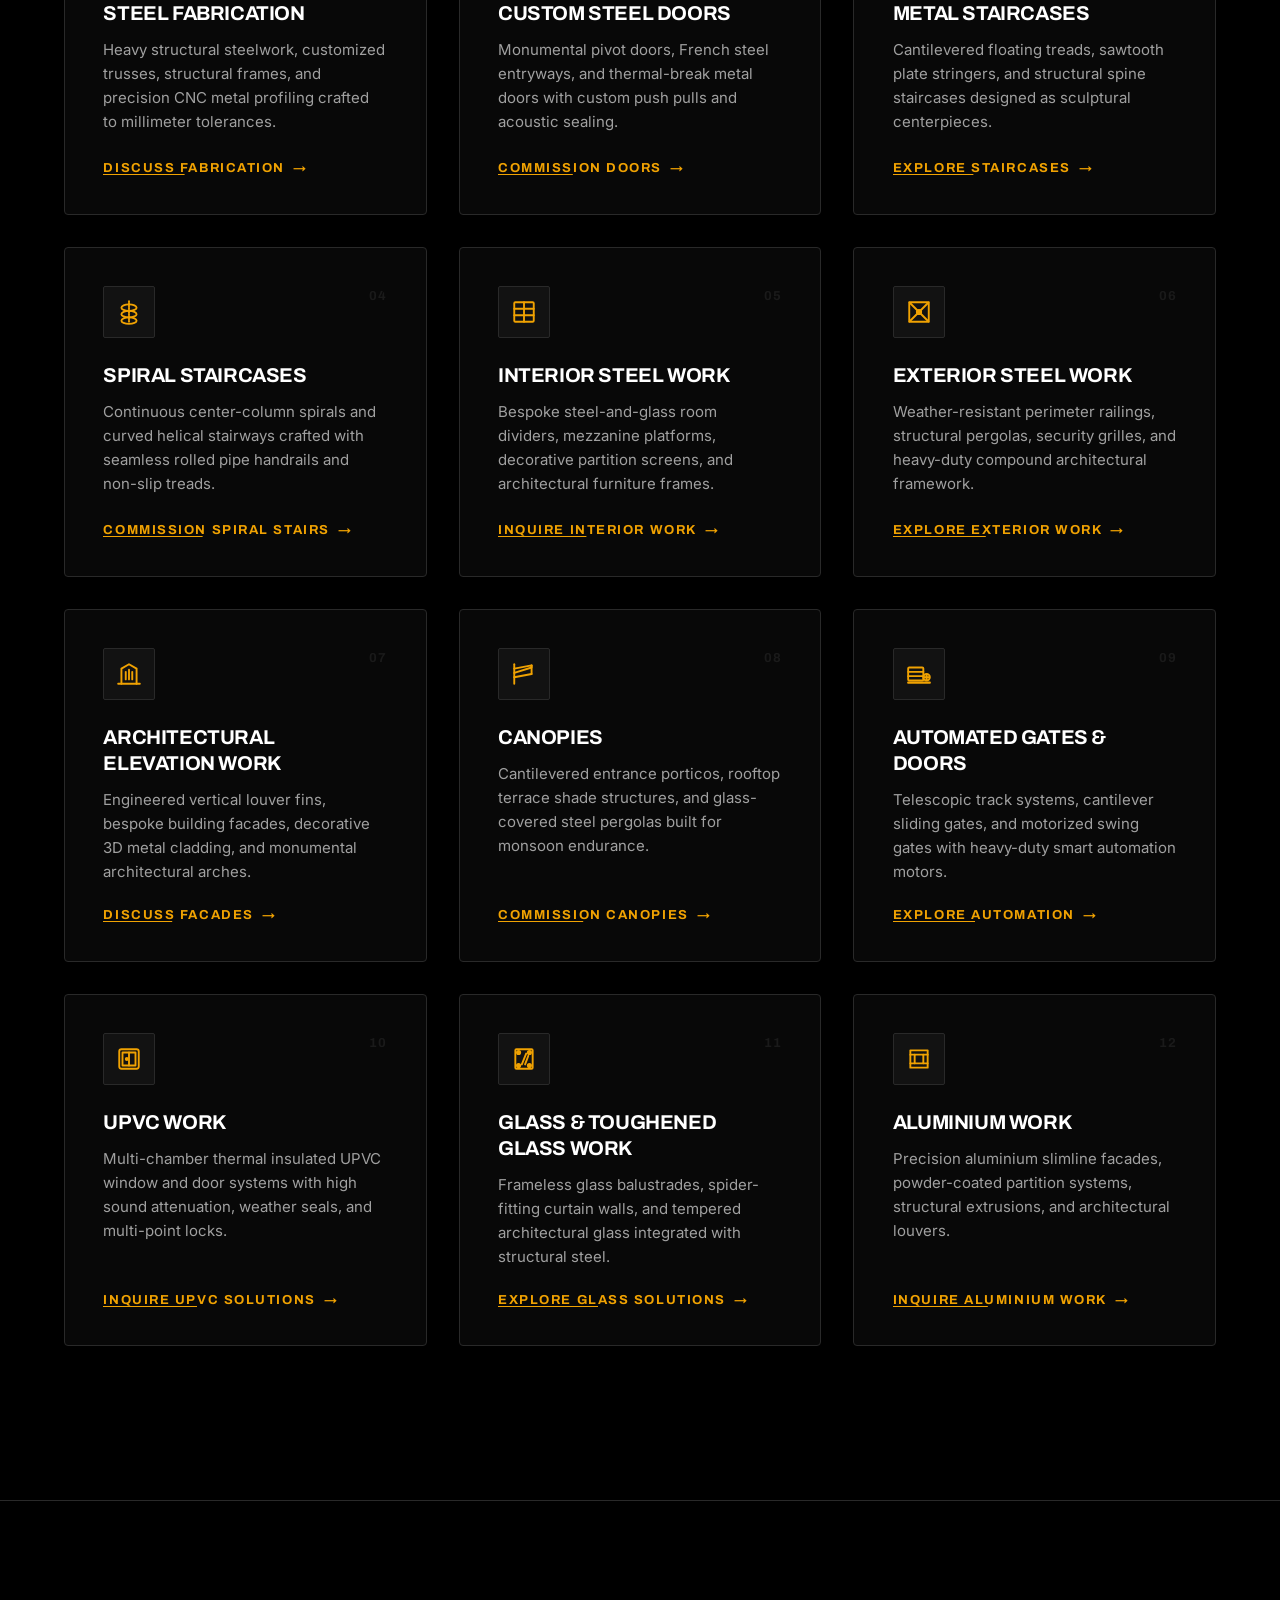
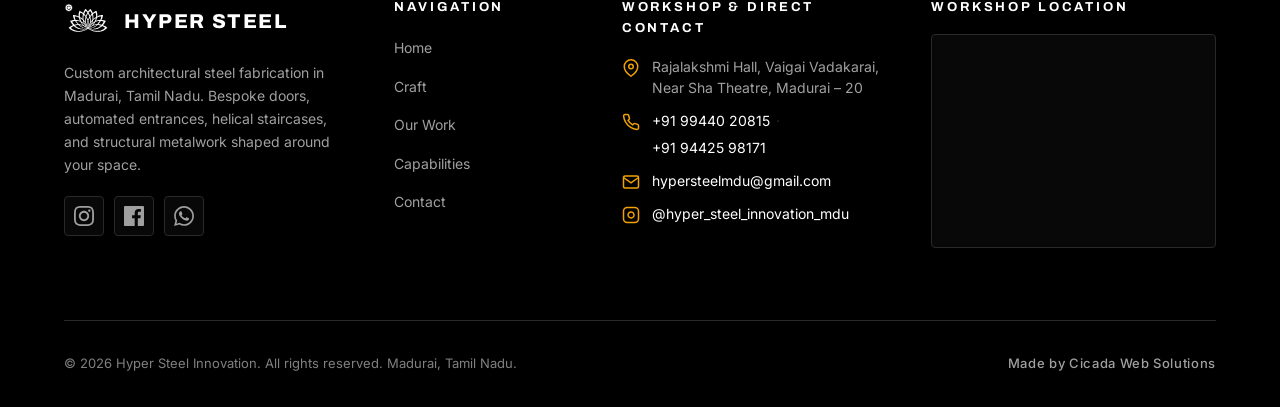
==== commit aa13c233: "Fixed player in v2" ====
--- a/v2/index.html
+++ b/v2/index.html
@@ -5,7 +5,7 @@
     <meta name="viewport" content="width=device-width, initial-scale=1.0" />
     <meta
       name="description"
-      content="Hyper Steel Fabrication — Premium architectural steel in Madurai, Tamil Nadu. Bespoke doors, automated gates, floating staircases, helical stairs, canopies, and architectural metalwork."
+      content="Hyper Steel Innovation — Premium architectural steel in Madurai, Tamil Nadu. Bespoke doors, automated gates, floating staircases, helical stairs, canopies, and architectural metalwork."
     />
     <meta name="theme-color" content="#000000" />
 
@@ -45,16 +45,15 @@
     <header class="site-header" role="banner">
       <div class="container">
         <div class="site-header__inner">
-          <!-- Brand Mark: Vector SVG with C Symbol Preserved + Business Name -->
-          <a href="#hero" class="brand-logo" aria-label="Hyper Steel Home">
+          <!-- Brand Mark: Vector SVG with Emblem and Innovation Brand Name -->
+          <a href="#hero" class="brand-logo" aria-label="Hyper Steel Innovation Home">
             <img
-              src="assets/logo_vector.svg"
-              alt="Hyper Steel Logo"
+              src="assets/logo_v2.svg"
+              alt="Hyper Steel Innovation Logo"
               class="brand-logo__img"
-              width="46"
-              height="46"
+              width="180"
+              height="54"
             />
-            <span class="brand-logo__text">HYPER STEEL</span>
           </a>
 
           <!-- Desktop Navigation: Exactly 5 items with automatic active state -->
@@ -106,6 +105,17 @@
       aria-modal="true"
       aria-label="Navigation Menu"
     >
+      <button
+        type="button"
+        class="mobile-drawer__close"
+        aria-label="Close navigation menu"
+      >
+        <svg viewBox="0 0 24 24" width="22" height="22" fill="none" stroke="currentColor" stroke-width="2" stroke-linecap="round" stroke-linejoin="round">
+          <line x1="18" y1="6" x2="6" y2="18"></line>
+          <line x1="6" y1="6" x2="18" y2="18"></line>
+        </svg>
+      </button>
+
       <nav class="mobile-drawer__nav">
         <a href="#hero" class="mobile-drawer__link is-active">Home</a>
         <a href="#craft" class="mobile-drawer__link">Craft</a>
@@ -527,316 +537,81 @@
       <!-- ======================================================================
          05 — VIDEO SHOWCASE: FABRICATION IN MOTION
          ====================================================================== -->
-      
-<section class="work-gallery" id="craft-videos" aria-label="Gallery">
-  <div class="container work-gallery__container">
-    <h2 class="work-gallery__title">Gallery</h2>
-
-    <div class="work-gallery__grid">
-
-      <!-- Item 01: Vertical Rectangular (Span 2 rows) -->
-      <button
-        type="button"
-        class="gallery-item gallery-item--vertical"
-        data-video-src="assets/videos/stylish_door.mp4"
-        data-poster="assets/video_posters/stylish_door_poster.jpg"
-        data-orientation="portrait"
-        data-title="Architectural Entrance Door"
-        data-duration="00:09"
-        aria-label="Play video: Architectural Entrance Door"
+      <section
+        id="craft-videos"
+        class="video-player-section"
+        aria-label="Fabrication Video Showcase"
       >
-        <div class="gallery-item__media">
-          <img
-            src="assets/video_posters/stylish_door_poster.jpg"
-            alt="Architectural Entrance Door"
-            class="gallery-item__img"
-            loading="lazy"
-            width="576"
-            height="1024"
-          />
-          <div class="gallery-item__overlay" aria-hidden="true"></div>
-          <div class="gallery-item__play" aria-hidden="true">
-            <svg viewBox="0 0 24 24" width="22" height="22" fill="currentColor">
-              <polygon points="7,4 20,12 7,20"></polygon>
-            </svg>
+        <div class="container">
+          <div class="section-header">
+            <h2 class="section-title">Fabrication in Motion.</h2>
+            <p class="section-lead">
+              Watch our bespoke gates, architectural doors, and structural metalwork in operation. Select any video from the playlist to inspect craftsmanship.
+            </p>
           </div>
-          <span class="gallery-item__duration">00:09</span>
+
+          <div class="video-player-container">
+            <div class="main-video">
+              <div class="video">
+                <video
+                  src="assets/videos/balcony_view.mp4"
+                  poster="assets/video_posters/balcony_view_poster.jpg"
+                  controls
+                  muted
+                  autoplay
+                  playsinline
+                  webkit-playsinline
+                  preload="metadata"
+                ></video>
+                <h3 class="title">Balcony View</h3>
+              </div>
+            </div>
+
+            <div class="video-list" role="list" aria-label="Video playlist">
+              <div class="vid active" role="button" tabindex="0" aria-label="Play Balcony View">
+                <video src="assets/videos/balcony_view.mp4" poster="assets/video_posters/balcony_view_poster.jpg" muted preload="none"></video>
+                <h3 class="title">Balcony View</h3>
+              </div>
+              <div class="vid" role="button" tabindex="0" aria-label="Play Exterior Work">
+                <video src="assets/videos/exterior_work.mp4" poster="assets/video_posters/exterior_work_poster.jpg" muted preload="none"></video>
+                <h3 class="title">Exterior Work</h3>
+              </div>
+              <div class="vid" role="button" tabindex="0" aria-label="Play Finished Exterior 2">
+                <video src="assets/videos/finished_exterior_2.mp4" poster="assets/video_posters/finished_exterior_2_poster.jpg" muted preload="none"></video>
+                <h3 class="title">Finished Exterior 2</h3>
+              </div>
+              <div class="vid" role="button" tabindex="0" aria-label="Play Finished Exterior 3">
+                <video src="assets/videos/finished_exterior_3.mp4" poster="assets/video_posters/finished_exterior_3_poster.jpg" muted preload="none"></video>
+                <h3 class="title">Finished Exterior 3</h3>
+              </div>
+              <div class="vid" role="button" tabindex="0" aria-label="Play Metal Gate Showcase">
+                <video src="assets/videos/metal_gate_showcase.mp4" poster="assets/video_posters/metal_gate_showcase_poster.jpg" muted preload="none"></video>
+                <h3 class="title">Metal Gate Showcase</h3>
+              </div>
+              <div class="vid" role="button" tabindex="0" aria-label="Play Roof Work">
+                <video src="assets/videos/roof_work.mp4" poster="assets/video_posters/roof_work_poster.jpg" muted preload="none"></video>
+                <h3 class="title">Roof Work</h3>
+              </div>
+              <div class="vid" role="button" tabindex="0" aria-label="Play Sliding Door">
+                <video src="assets/videos/sliding_door.mp4" poster="assets/video_posters/sliding_door_poster.jpg" muted preload="none"></video>
+                <h3 class="title">Sliding Door</h3>
+              </div>
+              <div class="vid" role="button" tabindex="0" aria-label="Play Stylish Door">
+                <video src="assets/videos/stylish_door.mp4" poster="assets/video_posters/stylish_door_poster.jpg" muted preload="none"></video>
+                <h3 class="title">Stylish Door</h3>
+              </div>
+              <div class="vid" role="button" tabindex="0" aria-label="Play Stylish Gate 2">
+                <video src="assets/videos/stylish_gate_2.mp4" poster="assets/video_posters/stylish_gate_2_poster.jpg" muted preload="none"></video>
+                <h3 class="title">Stylish Gate 2</h3>
+              </div>
+              <div class="vid" role="button" tabindex="0" aria-label="Play Stylish Gate 3">
+                <video src="assets/videos/stylish_gate_3.mp4" poster="assets/video_posters/stylish_gate_3_poster.jpg" muted preload="none"></video>
+                <h3 class="title">Stylish Gate 3</h3>
+              </div>
+            </div>
+          </div>
         </div>
-      </button>
-
-      <!-- Item 02: Square -->
-      <button
-        type="button"
-        class="gallery-item gallery-item--square"
-        data-video-src="assets/videos/metal_gate_showcase.mp4"
-        data-poster="assets/video_posters/metal_gate_showcase_poster.jpg"
-        data-orientation="portrait"
-        data-title="Laser-Cut Compound Gate"
-        data-duration="00:04"
-        aria-label="Play video: Laser-Cut Compound Gate"
-      >
-        <div class="gallery-item__media">
-          <img
-            src="assets/video_posters/metal_gate_showcase_poster.jpg"
-            alt="Laser-Cut Compound Gate"
-            class="gallery-item__img"
-            loading="lazy"
-            width="576"
-            height="1024"
-          />
-          <div class="gallery-item__overlay" aria-hidden="true"></div>
-          <div class="gallery-item__play" aria-hidden="true">
-            <svg viewBox="0 0 24 24" width="22" height="22" fill="currentColor">
-              <polygon points="7,4 20,12 7,20"></polygon>
-            </svg>
-          </div>
-          <span class="gallery-item__duration">00:04</span>
-        </div>
-      </button>
-
-      <!-- Item 03: Square -->
-      <button
-        type="button"
-        class="gallery-item gallery-item--square"
-        data-video-src="assets/videos/stylish_gate_2.mp4"
-        data-poster="assets/video_posters/stylish_gate_2_poster.jpg"
-        data-orientation="portrait"
-        data-title="Double-Swing Gate Movement Test"
-        data-duration="00:03"
-        aria-label="Play video: Double-Swing Gate Movement Test"
-      >
-        <div class="gallery-item__media">
-          <img
-            src="assets/video_posters/stylish_gate_2_poster.jpg"
-            alt="Double-Swing Gate Movement Test"
-            class="gallery-item__img"
-            loading="lazy"
-            width="576"
-            height="1024"
-          />
-          <div class="gallery-item__overlay" aria-hidden="true"></div>
-          <div class="gallery-item__play" aria-hidden="true">
-            <svg viewBox="0 0 24 24" width="22" height="22" fill="currentColor">
-              <polygon points="7,4 20,12 7,20"></polygon>
-            </svg>
-          </div>
-          <span class="gallery-item__duration">00:03</span>
-        </div>
-      </button>
-
-      <!-- Item 04: Vertical Rectangular (Span 2 rows) -->
-      <button
-        type="button"
-        class="gallery-item gallery-item--vertical"
-        data-video-src="assets/videos/balcony_view.mp4"
-        data-poster="assets/video_posters/balcony_view_poster.jpg"
-        data-orientation="portrait"
-        data-title="Balcony Balustrade &amp; Metallic Louvers"
-        data-duration="00:10"
-        aria-label="Play video: Balcony Balustrade &amp; Metallic Louvers"
-      >
-        <div class="gallery-item__media">
-          <img
-            src="assets/video_posters/balcony_view_poster.jpg"
-            alt="Balcony Balustrade &amp; Metallic Louvers"
-            class="gallery-item__img"
-            loading="lazy"
-            width="576"
-            height="1024"
-          />
-          <div class="gallery-item__overlay" aria-hidden="true"></div>
-          <div class="gallery-item__play" aria-hidden="true">
-            <svg viewBox="0 0 24 24" width="22" height="22" fill="currentColor">
-              <polygon points="7,4 20,12 7,20"></polygon>
-            </svg>
-          </div>
-          <span class="gallery-item__duration">00:10</span>
-        </div>
-      </button>
-
-      <!-- Item 05: Wide Landscape (Span 2 columns in row 2) -->
-      <button
-        type="button"
-        class="gallery-item gallery-item--wide"
-        data-video-src="assets/videos/sliding_door.mp4"
-        data-poster="assets/video_posters/sliding_door_poster.jpg"
-        data-orientation="landscape"
-        data-title="Precision Sliding Door Glide Test"
-        data-duration="00:10"
-        aria-label="Play video: Precision Sliding Door Glide Test"
-      >
-        <div class="gallery-item__media">
-          <img
-            src="assets/video_posters/sliding_door_poster.jpg"
-            alt="Precision Sliding Door Glide Test"
-            class="gallery-item__img"
-            loading="lazy"
-            width="1024"
-            height="576"
-          />
-          <div class="gallery-item__overlay" aria-hidden="true"></div>
-          <div class="gallery-item__play" aria-hidden="true">
-            <svg viewBox="0 0 24 24" width="22" height="22" fill="currentColor">
-              <polygon points="7,4 20,12 7,20"></polygon>
-            </svg>
-          </div>
-          <span class="gallery-item__duration">00:10</span>
-        </div>
-      </button>
-
-      <!-- Item 06: Vertical Rectangular (Span 2 rows) -->
-      <button
-        type="button"
-        class="gallery-item gallery-item--vertical"
-        data-video-src="assets/videos/roof_work.mp4"
-        data-poster="assets/video_posters/roof_work_poster.jpg"
-        data-orientation="portrait"
-        data-title="Glass Pergola Steel Framework"
-        data-duration="00:04"
-        aria-label="Play video: Glass Pergola Steel Framework"
-      >
-        <div class="gallery-item__media">
-          <img
-            src="assets/video_posters/roof_work_poster.jpg"
-            alt="Glass Pergola Steel Framework"
-            class="gallery-item__img"
-            loading="lazy"
-            width="576"
-            height="1024"
-          />
-          <div class="gallery-item__overlay" aria-hidden="true"></div>
-          <div class="gallery-item__play" aria-hidden="true">
-            <svg viewBox="0 0 24 24" width="22" height="22" fill="currentColor">
-              <polygon points="7,4 20,12 7,20"></polygon>
-            </svg>
-          </div>
-          <span class="gallery-item__duration">00:04</span>
-        </div>
-      </button>
-
-      <!-- Item 07: Square -->
-      <button
-        type="button"
-        class="gallery-item gallery-item--square"
-        data-video-src="assets/videos/stylish_gate_3.mp4"
-        data-poster="assets/video_posters/stylish_gate_3_poster.jpg"
-        data-orientation="portrait"
-        data-title="Boundary Gate &amp; Structural Posts"
-        data-duration="00:07"
-        aria-label="Play video: Boundary Gate &amp; Structural Posts"
-      >
-        <div class="gallery-item__media">
-          <img
-            src="assets/video_posters/stylish_gate_3_poster.jpg"
-            alt="Boundary Gate &amp; Structural Posts"
-            class="gallery-item__img"
-            loading="lazy"
-            width="576"
-            height="1024"
-          />
-          <div class="gallery-item__overlay" aria-hidden="true"></div>
-          <div class="gallery-item__play" aria-hidden="true">
-            <svg viewBox="0 0 24 24" width="22" height="22" fill="currentColor">
-              <polygon points="7,4 20,12 7,20"></polygon>
-            </svg>
-          </div>
-          <span class="gallery-item__duration">00:07</span>
-        </div>
-      </button>
-
-      <!-- Item 08: Square -->
-      <button
-        type="button"
-        class="gallery-item gallery-item--square"
-        data-video-src="assets/videos/exterior_work.mp4"
-        data-poster="assets/video_posters/exterior_work_poster.jpg"
-        data-orientation="portrait"
-        data-title="Villa Facade Steel Detailing"
-        data-duration="00:04"
-        aria-label="Play video: Villa Facade Steel Detailing"
-      >
-        <div class="gallery-item__media">
-          <img
-            src="assets/video_posters/exterior_work_poster.jpg"
-            alt="Villa Facade Steel Detailing"
-            class="gallery-item__img"
-            loading="lazy"
-            width="576"
-            height="1024"
-          />
-          <div class="gallery-item__overlay" aria-hidden="true"></div>
-          <div class="gallery-item__play" aria-hidden="true">
-            <svg viewBox="0 0 24 24" width="22" height="22" fill="currentColor">
-              <polygon points="7,4 20,12 7,20"></polygon>
-            </svg>
-          </div>
-          <span class="gallery-item__duration">00:04</span>
-        </div>
-      </button>
-
-      <!-- Item 09: Vertical Rectangular (Span 2 rows) -->
-      <button
-        type="button"
-        class="gallery-item gallery-item--vertical"
-        data-video-src="assets/videos/finished_exterior_2.mp4"
-        data-poster="assets/video_posters/finished_exterior_2_poster.jpg"
-        data-orientation="portrait"
-        data-title="Contemporary Villa Exterior"
-        data-duration="00:05"
-        aria-label="Play video: Contemporary Villa Exterior"
-      >
-        <div class="gallery-item__media">
-          <img
-            src="assets/video_posters/finished_exterior_2_poster.jpg"
-            alt="Contemporary Villa Exterior"
-            class="gallery-item__img"
-            loading="lazy"
-            width="576"
-            height="1024"
-          />
-          <div class="gallery-item__overlay" aria-hidden="true"></div>
-          <div class="gallery-item__play" aria-hidden="true">
-            <svg viewBox="0 0 24 24" width="22" height="22" fill="currentColor">
-              <polygon points="7,4 20,12 7,20"></polygon>
-            </svg>
-          </div>
-          <span class="gallery-item__duration">00:05</span>
-        </div>
-      </button>
-
-      <!-- Item 10: Wide Landscape (Span 2 columns in row 4) -->
-      <button
-        type="button"
-        class="gallery-item gallery-item--wide"
-        data-video-src="assets/videos/finished_exterior_3.mp4"
-        data-poster="assets/video_posters/finished_exterior_3_poster.jpg"
-        data-orientation="portrait"
-        data-title="Architectural Site Overview"
-        data-duration="00:08"
-        aria-label="Play video: Architectural Site Overview"
-      >
-        <div class="gallery-item__media">
-          <img
-            src="assets/video_posters/finished_exterior_3_poster.jpg"
-            alt="Architectural Site Overview"
-            class="gallery-item__img"
-            loading="lazy"
-            width="464"
-            height="832"
-          />
-          <div class="gallery-item__overlay" aria-hidden="true"></div>
-          <div class="gallery-item__play" aria-hidden="true">
-            <svg viewBox="0 0 24 24" width="22" height="22" fill="currentColor">
-              <polygon points="7,4 20,12 7,20"></polygon>
-            </svg>
-          </div>
-          <span class="gallery-item__duration">00:08</span>
-        </div>
-      </button>
-
-    </div>
-  </div>
-</section>
+      </section>
 
 
       <!-- ======================================================================
@@ -1748,8 +1523,8 @@
                   ></path>
                   <polyline points="22,6 12,13 2,6"></polyline>
                 </svg>
-                <a href="mailto:hypersteelfabrication@gmail.com"
-                  >hypersteelfabrication@gmail.com</a
+                <a href="mailto:hypersteelmdu@gmail.com"
+                  >hypersteelmdu@gmail.com</a
                 >
               </div>
 
@@ -1792,7 +1567,7 @@
                 allowfullscreen=""
                 loading="lazy"
                 referrerpolicy="strict-origin-when-cross-origin"
-                title="Hyper Steel Fabrication Madurai Location"
+                title="Hyper Steel Innovation Madurai Location"
               >
               </iframe>
             </div>
@@ -1801,7 +1576,7 @@
 
         <div class="footer-bottom">
           <div>
-            &copy; 2026 Hyper Steel Fabrication. All rights reserved. Madurai,
+            &copy; 2026 Hyper Steel Innovation. All rights reserved. Madurai,
             Tamil Nadu.
           </div>
           <div class="footer-attribution">Made by Cicada Web Solutions</div>
@@ -1810,8 +1585,30 @@
     </footer>
 
     <!-- ========================================================================
-       09 — FLOATING WHATSAPP BUTTON (FIXED BOTTOM-RIGHT)
+       09 — FLOATING ACTION BUTTONS (FIXED BOTTOM-RIGHT)
        ======================================================================== -->
+    <!-- Floating Instagram Button (Above WhatsApp) -->
+    <a
+      href="https://www.instagram.com/hyper_steel_innovation_mdu/"
+      target="_blank"
+      rel="noopener noreferrer"
+      class="floating-instagram"
+      aria-label="Follow Hyper Steel on Instagram"
+    >
+      <svg
+        viewBox="0 0 24 24"
+        width="26"
+        height="26"
+        fill="currentColor"
+        aria-hidden="true"
+      >
+        <path
+          d="M12 2.163c3.204 0 3.584.012 4.85.07 3.252.148 4.771 1.691 4.919 4.919.058 1.265.069 1.645.069 4.849 0 3.205-.012 3.584-.069 4.849-.149 3.225-1.664 4.771-4.919 4.919-1.266.058-1.644.07-4.85.07-3.204 0-3.584-.012-4.849-.07-3.26-.149-4.771-1.699-4.919-4.92-.058-1.265-.07-1.644-.07-4.849 0-3.204.013-3.583.07-4.849.149-3.227 1.664-4.771 4.919-4.919 1.266-.057 1.645-.069 4.849-.069zm0-2.163c-3.259 0-3.667.014-4.947.072-4.358.2-6.78 2.618-6.98 6.98-.059 1.281-.073 1.689-.073 4.948 0 3.259.014 3.668.072 4.948.2 4.358 2.618 6.78 6.98 6.98 1.281.058 1.689.072 4.948.072 3.259 0 3.668-.014 4.948-.072 4.354-.2 6.782-2.618 6.979-6.98.059-1.28.073-1.689.073-4.948 0-3.259-.014-3.667-.072-4.947-.196-4.354-2.617-6.78-6.979-6.98-1.281-.059-1.69-.073-4.949-.073zm0 5.838c-3.403 0-6.162 2.759-6.162 6.162s2.759 6.163 6.162 6.163 6.162-2.759 6.162-6.163c0-3.403-2.759-6.162-6.162-6.162zm0 10.162c-2.209 0-4-1.79-4-4 0-2.209 1.791-4 4-4s4 1.791 4 4c0 2.21-1.791 4-4 4zm6.406-11.845c-.796 0-1.441.645-1.441 1.44s.645 1.44 1.441 1.44c.795 0 1.439-.645 1.439-1.44s-.644-1.44-1.439-1.44z"
+        />
+      </svg>
+    </a>
+
+    <!-- Floating WhatsApp Button -->
     <a
       href="https://wa.me/919944020815"
       target="_blank"
@@ -1831,24 +1628,6 @@
         />
       </svg>
     </a>
-
-    <!-- ========================================================================
-       10 — BACK TO TOP FLOATING BUTTON
-       ======================================================================== -->
-    <button type="button" class="back-to-top" aria-label="Back to top">
-      <svg
-        viewBox="0 0 24 24"
-        fill="none"
-        stroke="currentColor"
-        stroke-width="2.5"
-        stroke-linecap="round"
-        stroke-linejoin="round"
-        aria-hidden="true"
-      >
-        <line x1="12" y1="19" x2="12" y2="5"></line>
-        <polyline points="5 12 12 5 19 12"></polyline>
-      </svg>
-    </button>
 
     <!-- ========================================================================
        11 — PROJECT CONSULTATION MODAL
@@ -2034,138 +1813,7 @@
       </div>
     </div>
 
-    <!-- ========================================================================
-       13 — VIDEO SHOWCASE FULLSCREEN MODAL OVERLAY
-       ======================================================================== -->
-    <div
-      class="video-modal"
-      id="videoModal"
-      role="dialog"
-      aria-modal="true"
-      aria-hidden="true"
-      aria-label="Fabrication Video Player"
-    >
-      <div class="video-modal__backdrop" aria-hidden="true"></div>
-
-      <button
-        type="button"
-        class="video-modal__close"
-        id="modalCloseBtn"
-        aria-label="Close video player"
-      >
-        <svg viewBox="0 0 24 24" width="20" height="20" fill="none" stroke="currentColor" stroke-width="2" stroke-linecap="round" stroke-linejoin="round">
-          <line x1="18" y1="6" x2="6" y2="18"></line>
-          <line x1="6" y1="6" x2="18" y2="18"></line>
-        </svg>
-      </button>
-
-      <div class="video-modal__dialog">
-        <div class="video-modal__ambient" id="modalAmbient" aria-hidden="true"></div>
-
-        <div class="video-modal__viewport" id="modalViewport" data-orientation="portrait">
-          <video
-            class="video-modal__video"
-            id="modalVideo"
-            playsinline
-            webkit-playsinline
-            muted
-            preload="auto"
-          ></video>
-
-          <button
-            type="button"
-            class="video-modal__center-toggle"
-            id="modalCenterToggle"
-            aria-label="Toggle playback"
-          >
-            <svg class="icon-play" viewBox="0 0 24 24" width="28" height="28" fill="currentColor">
-              <polygon points="6,4 20,12 6,20"></polygon>
-            </svg>
-            <svg class="icon-pause" viewBox="0 0 24 24" width="28" height="28" fill="currentColor">
-              <rect x="5" y="4" width="4" height="16"></rect>
-              <rect x="15" y="4" width="4" height="16"></rect>
-            </svg>
-          </button>
-
-          <div class="video-modal__controls">
-            <div
-              class="modal-scrubber"
-              id="modalScrubber"
-              role="slider"
-              aria-label="Video scrubber"
-              aria-valuemin="0"
-              aria-valuemax="100"
-              aria-valuenow="0"
-              tabindex="0"
-            >
-              <div class="modal-scrubber__buffered" id="modalBuffered"></div>
-              <div class="modal-scrubber__progress" id="modalProgress">
-                <span class="modal-scrubber__handle"></span>
-              </div>
-            </div>
-
-            <div class="modal-controls__row">
-              <div class="modal-controls__left">
-                <button
-                  type="button"
-                  class="modal-btn"
-                  id="modalPlayBtn"
-                  aria-label="Play or pause video"
-                >
-                  <svg class="icon-play" viewBox="0 0 24 24" width="18" height="18" fill="currentColor">
-                    <polygon points="6,4 20,12 6,20"></polygon>
-                  </svg>
-                  <svg class="icon-pause" viewBox="0 0 24 24" width="18" height="18" fill="currentColor">
-                    <rect x="5" y="4" width="4" height="16"></rect>
-                    <rect x="15" y="4" width="4" height="16"></rect>
-                  </svg>
-                </button>
-
-                <button
-                  type="button"
-                  class="modal-btn is-muted"
-                  id="modalMuteBtn"
-                  aria-label="Unmute audio"
-                >
-                  <svg class="icon-vol" viewBox="0 0 24 24" width="18" height="18" fill="none" stroke="currentColor" stroke-width="2" stroke-linecap="round" stroke-linejoin="round">
-                    <polygon points="11 5 6 9 2 9 2 15 6 15 11 19 11 5"></polygon>
-                    <path d="M19.07 4.93a10 10 0 0 1 0 14.14M15.54 8.46a5 5 0 0 1 0 7.07"></path>
-                  </svg>
-                  <svg class="icon-muted" viewBox="0 0 24 24" width="18" height="18" fill="none" stroke="currentColor" stroke-width="2" stroke-linecap="round" stroke-linejoin="round">
-                    <polygon points="11 5 6 9 2 9 2 15 6 15 11 19 11 5"></polygon>
-                    <line x1="23" y1="9" x2="17" y2="15"></line>
-                    <line x1="17" y1="9" x2="23" y2="15"></line>
-                  </svg>
-                </button>
-
-                <div class="modal-timecode">
-                  <span id="modalCurrentTime">00:00</span>
-                  <span class="modal-timecode__sep">/</span>
-                  <span id="modalTotalDuration">00:00</span>
-                </div>
-              </div>
-
-              <div class="modal-controls__right">
-                <button
-                  type="button"
-                  class="modal-btn"
-                  id="modalFullscreenBtn"
-                  aria-label="Toggle fullscreen"
-                >
-                  <svg viewBox="0 0 24 24" width="18" height="18" fill="none" stroke="currentColor" stroke-width="2" stroke-linecap="round" stroke-linejoin="round">
-                    <path d="M8 3H5a2 2 0 0 0-2 2v3m18 0V5a2 2 0 0 0-2-2h-3m0 18h3a2 2 0 0 0 2-2v-3M3 16v3a2 2 0 0 0 2 2h3"></path>
-                  </svg>
-                </button>
-              </div>
-            </div>
-          </div>
-        </div>
-
-        <div class="video-modal__title-bar">
-          <span class="video-modal__title" id="modalVideoTitle">Fabrication Showcase</span>
-        </div>
-      </div>
-    </div>
+
 
     <!-- ========================================================================
        VENDOR LIBRARIES (GSAP, ScrollTrigger, Lenis)
@@ -2174,7 +1822,7 @@
     <script src="vendor/gsap.min.js"></script>
     <script src="vendor/ScrollTrigger.min.js"></script>
 
-    <!-- Application Modules -->
-    <script type="module" src="js/main.js"></script>
+    <!-- Application Scripts -->
+    <script src="js/main.js"></script>
   </body>
 </html>
--- a/v2/css/components.css
+++ b/v2/css/components.css
@@ -130,41 +130,34 @@
   transform: translateX(4px);
 }
 
-/* --- 2. BRAND LOGO (VECTOR SVG WITH C SYMBOL + TEXT) --- */
+/* --- 2. BRAND LOGO (VECTOR SVG WITH EMBLEM + INNOVATION) --- */
 .brand-logo {
   display: inline-flex;
   align-items: center;
-  gap: 12px;
   text-decoration: none;
   line-height: 1;
 }
 
 .brand-logo__img {
-  width: 44px;
-  height: 44px;
+  height: clamp(44px, 5.2vw, 56px);
+  width: auto;
+  max-width: 220px;
   object-fit: contain;
   display: block;
   flex-shrink: 0;
-  transition: transform var(--duration-fast) ease;
-}
-
-.brand-logo:hover .brand-logo__img {
-  transform: scale(1.05);
-}
-
-.brand-logo__text {
-  font-family: var(--font-heading);
-  font-size: 1.25rem;
-  font-weight: 800;
-  letter-spacing: 0.08em;
-  text-transform: uppercase;
-  color: var(--color-white);
-  line-height: 1;
-  transition: color var(--duration-fast) ease;
-}
-
-.brand-logo:hover .brand-logo__text {
-  color: var(--color-gold);
+  transition: transform 0.35s cubic-bezier(0.16, 1, 0.3, 1),
+              filter 0.35s cubic-bezier(0.16, 1, 0.3, 1);
+}
+
+.brand-logo:hover .brand-logo__img,
+.brand-logo:focus-visible .brand-logo__img,
+.brand-logo.is-hovered .brand-logo__img {
+  transform: translateY(-1.5px) scale(1.035);
+  filter: drop-shadow(0 0 12px rgba(240, 162, 2, 0.45)) drop-shadow(0 4px 10px rgba(0, 0, 0, 0.7));
+}
+
+.brand-logo:active .brand-logo__img {
+  transform: translateY(0) scale(0.99);
 }
 
 /* --- 3. BADGES & CHIPS --- */
@@ -192,50 +185,7 @@
   border: 1px solid var(--color-border);
 }
 
-/* --- 4. BACK TO TOP BUTTON --- */
-.back-to-top {
-  position: fixed;
-  bottom: clamp(1.5rem, 3vw, 2.5rem);
-  right: clamp(1.5rem, 3vw, 2.5rem);
-  width: 44px;
-  height: 44px;
-  background-color: var(--color-surface-elevated);
-  border: 1px solid var(--color-border);
-  color: var(--color-white);
-  border-radius: var(--radius-sm);
-  display: flex;
-  align-items: center;
-  justify-content: center;
-  z-index: var(--z-header);
-  opacity: 0;
-  visibility: hidden;
-  transform: translateY(15px);
-  transition: all var(--duration-normal) var(--ease-architectural);
-}
-
-.back-to-top svg {
-  width: 20px;
-  height: 20px;
-  transition: transform var(--duration-fast) ease;
-}
-
-.back-to-top.is-visible {
-  opacity: 1;
-  visibility: visible;
-  transform: translateY(0);
-}
-
-.back-to-top:hover {
-  background-color: var(--color-gold);
-  color: var(--color-black);
-  border-color: var(--color-gold);
-}
-
-.back-to-top:hover svg {
-  transform: translateY(-2px);
-}
-
-/* --- 5. LIGHTBOX MODAL --- */
+/* --- 4. LIGHTBOX MODAL --- */
 .project-lightbox {
   position: fixed;
   inset: 0;
--- a/v2/css/sections.css
+++ b/v2/css/sections.css
@@ -12,17 +12,45 @@
   left: 0;
   right: 0;
   z-index: var(--z-header);
-  background-color: rgba(0, 0, 0, 0.78);
-  backdrop-filter: blur(14px);
-  -webkit-backdrop-filter: blur(14px);
-  border-bottom: 1px solid rgba(41, 41, 41, 0.75);
-  transition: all var(--duration-normal) var(--ease-architectural);
+  background-color: #000000 !important;
+  opacity: 1 !important;
+  border-bottom: 1px solid transparent;
+  transition: box-shadow var(--duration-normal) var(--ease-architectural);
 }
 
 .site-header.is-scrolled {
-  background-color: rgba(0, 0, 0, 0.96);
-  border-bottom: 1px solid var(--color-border);
-  box-shadow: 0 10px 30px rgba(0, 0, 0, 0.7);
+  background-color: #000000 !important;
+  box-shadow: 0 10px 30px rgba(0, 0, 0, 0.9);
+}
+
+/* Flowing 1px Gold Border Animation across the bottom of the navbar */
+.site-header::after {
+  content: "";
+  position: absolute;
+  bottom: 0;
+  left: 0;
+  right: 0;
+  height: 1px;
+  background: linear-gradient(
+    90deg,
+    rgba(240, 162, 2, 0.2) 0%,
+    rgba(240, 162, 2, 0.85) 25%,
+    rgba(255, 235, 140, 1) 50%,
+    rgba(240, 162, 2, 0.85) 75%,
+    rgba(240, 162, 2, 0.2) 100%
+  );
+  background-size: 200% 100%;
+  animation: navbarGoldFlow 7s linear infinite;
+  pointer-events: none;
+}
+
+@keyframes navbarGoldFlow {
+  0% {
+    background-position: 0% 0%;
+  }
+  100% {
+    background-position: 200% 0%;
+  }
 }
 
 .site-header__inner {
@@ -37,41 +65,39 @@
   height: 68px;
 }
 
-/* Brand Logo Treatment: Vector SVG + Business Name */
+.site-header.is-scrolled .brand-logo__img {
+  height: clamp(38px, 4.5vw, 48px);
+}
+
+/* Brand Logo Treatment: Vector SVG with Emblem & Innovation Brand */
 .brand-logo {
   display: inline-flex;
   align-items: center;
-  gap: 12px;
   text-decoration: none;
   line-height: 1;
 }
 
 .brand-logo__img {
-  width: 44px;
-  height: 44px;
+  height: clamp(44px, 5.2vw, 56px);
+  width: auto;
+  max-width: 220px;
   object-fit: contain;
   display: block;
   flex-shrink: 0;
-  transition: transform var(--duration-fast) ease;
-}
-
-.brand-logo:hover .brand-logo__img {
-  transform: scale(1.05);
-}
-
-.brand-logo__text {
-  font-family: var(--font-heading);
-  font-size: 1.25rem;
-  font-weight: 800;
-  letter-spacing: 0.08em;
-  text-transform: uppercase;
-  color: var(--color-white);
-  line-height: 1;
-  transition: color var(--duration-fast) ease;
-}
-
-.brand-logo:hover .brand-logo__text {
-  color: var(--color-gold);
+  transition: transform 0.35s cubic-bezier(0.16, 1, 0.3, 1),
+              filter 0.35s cubic-bezier(0.16, 1, 0.3, 1),
+              height var(--duration-normal) var(--ease-architectural);
+}
+
+.brand-logo:hover .brand-logo__img,
+.brand-logo:focus-visible .brand-logo__img,
+.brand-logo.is-hovered .brand-logo__img {
+  transform: translateY(-1.5px) scale(1.035);
+  filter: drop-shadow(0 0 14px rgba(240, 162, 2, 0.45)) drop-shadow(0 4px 10px rgba(0, 0, 0, 0.7));
+}
+
+.brand-logo:active .brand-logo__img {
+  transform: translateY(0) scale(0.99);
 }
 
 /* Desktop Navigation: Exactly 5 items */
@@ -183,6 +209,33 @@
   opacity: 1;
   visibility: visible;
   pointer-events: auto;
+}
+
+.mobile-drawer__close {
+  position: absolute;
+  top: 1.5rem;
+  right: var(--page-gutter, 1.5rem);
+  width: 44px;
+  height: 44px;
+  border-radius: 50%;
+  background: rgba(25, 25, 25, 0.9);
+  border: 1px solid rgba(255, 255, 255, 0.2);
+  color: var(--color-white);
+  cursor: pointer;
+  display: flex;
+  align-items: center;
+  justify-content: center;
+  transition: all var(--duration-fast) var(--ease-architectural);
+  z-index: 10;
+}
+
+.mobile-drawer__close:hover,
+.mobile-drawer__close:focus-visible {
+  background: var(--color-gold);
+  border-color: var(--color-gold);
+  color: var(--color-black);
+  transform: rotate(90deg) scale(1.05);
+  outline: none;
 }
 
 .mobile-drawer__nav {
@@ -799,16 +852,12 @@
 }
 
 /* ==========================================================================
-   05 — VIDEO SHOWCASE (FABRICATION IN MOTION)
+   05 — VIDEO PLAYER SHOWCASE
+   Clean, minimalistic two-column video player with scrollable playlist.
+   Scoped, responsive, and dark architectural theme oriented.
    ========================================================================== */
 
-/* ==========================================================================
-   05 — WORK VIDEOS GALLERY
-   Symmetrical architectural grid of square & vertical rectangular thumbnails.
-   Fullscreen-style modal player for native 9:16 portrait and 16:9 landscape.
-   ========================================================================== */
-
-.work-gallery {
+.video-player-section {
   position: relative;
   background-color: var(--color-surface);
   border-top: 1px solid var(--color-border);
@@ -818,611 +867,179 @@
   color: var(--color-white);
 }
 
-.work-gallery__container {
+.video-player-container {
+  display: grid;
+  grid-template-columns: 2fr 1fr;
+  gap: clamp(16px, 2.5vw, 32px);
+  align-items: stretch;
   width: 100%;
-  max-width: var(--content-max);
-  margin: 0 auto;
-  padding-left: var(--page-gutter);
-  padding-right: var(--page-gutter);
-}
-
-/* Single Simple Heading */
-.work-gallery__title {
-  font-family: var(--font-heading);
-  font-size: var(--text-h2);
-  font-weight: 700;
-  line-height: var(--leading-tight);
-  letter-spacing: var(--tracking-tight);
-  color: var(--color-white);
-  margin: 0 0 clamp(24px, 3.5vw, 44px) 0;
-  text-transform: none;
-}
-
-/* Symmetrical Architectural Grid */
-.work-gallery__grid {
-  display: grid;
-  grid-template-columns: repeat(4, 1fr);
-  grid-auto-rows: clamp(160px, 15vw, 220px);
-  gap: clamp(12px, 1.4vw, 20px);
-  width: 100%;
-}
-
-/* Gallery Item Card */
-.gallery-item {
-  position: relative;
-  display: block;
+}
+
+/* Main Featured Video */
+.video-player-container .main-video {
+  background: var(--color-surface-elevated);
+  border: 1px solid var(--color-border);
+  border-radius: var(--radius-sm);
+  padding: clamp(12px, 1.5vw, 18px);
+  box-shadow: 0 16px 40px rgba(0, 0, 0, 0.6);
+  display: flex;
+  flex-direction: column;
+}
+
+.video-player-container .main-video .video {
+  display: flex;
+  flex-direction: column;
   width: 100%;
   height: 100%;
-  padding: 0;
-  margin: 0;
-  background: #0d0d0d;
-  border: 1px solid rgba(255, 255, 255, 0.08);
+}
+
+.video-player-container .main-video video {
+  width: 100%;
+  aspect-ratio: 16 / 9;
+  max-height: 68vh;
+  object-fit: contain;
+  background: #000;
   border-radius: var(--radius-xs);
-  overflow: hidden;
+  display: block;
+  outline: none;
+  accent-color: var(--color-gold);
+}
+
+.video-player-container .main-video .title {
+  color: var(--color-white);
+  font-family: var(--font-heading);
+  font-size: clamp(1.15rem, 1.8vw, 1.5rem);
+  font-weight: 600;
+  letter-spacing: var(--tracking-tight);
+  padding-top: clamp(12px, 1.5vw, 18px);
+  padding-bottom: 4px;
+  line-height: var(--leading-snug);
+  text-transform: capitalize;
+  margin-top: auto;
+}
+
+/* Video Playlist Sidebar */
+.video-player-container .video-list {
+  background: var(--color-surface-elevated);
+  border: 1px solid var(--color-border);
+  border-radius: var(--radius-sm);
+  height: 100%;
+  min-height: 480px;
+  max-height: 620px;
+  overflow-y: auto;
+  padding: 10px 8px;
+  box-shadow: 0 16px 40px rgba(0, 0, 0, 0.6);
+}
+
+/* Minimalist Dark Scrollbar */
+.video-player-container .video-list::-webkit-scrollbar {
+  width: 6px;
+}
+
+.video-player-container .video-list::-webkit-scrollbar-track {
+  background: #111;
+  border-radius: 4px;
+}
+
+.video-player-container .video-list::-webkit-scrollbar-thumb {
+  background: #2c2c2c;
+  border-radius: 4px;
+}
+
+.video-player-container .video-list::-webkit-scrollbar-thumb:hover {
+  background: var(--color-gold);
+}
+
+/* Playlist Items */
+.video-player-container .video-list .vid {
+  display: flex;
+  align-items: center;
+  gap: 14px;
+  background: var(--color-surface);
+  border-radius: var(--radius-xs);
+  margin: 8px 4px;
+  padding: 10px 12px;
+  border: 1px solid rgba(255, 255, 255, 0.05);
   cursor: pointer;
-  text-align: left;
   outline: none;
-  transition: border-color var(--duration-fast) var(--ease-architectural), box-shadow var(--duration-fast) var(--ease-architectural);
-}
-
-.gallery-item:hover {
-  border-color: rgba(240, 162, 2, 0.5);
-  box-shadow: 0 12px 32px rgba(0, 0, 0, 0.8), 0 0 20px rgba(240, 162, 2, 0.12);
-}
-
-.gallery-item:focus-visible {
+  transition: all var(--duration-fast) var(--ease-architectural);
+}
+
+.video-player-container .video-list .vid video {
+  width: 88px;
+  height: 56px;
+  border-radius: var(--radius-xs);
+  object-fit: cover;
+  background: #000;
+  flex-shrink: 0;
+  pointer-events: none;
+}
+
+.video-player-container .video-list .vid .title {
+  color: var(--color-gray-muted);
+  font-family: var(--font-body);
+  font-size: 0.9375rem;
+  font-weight: 500;
+  line-height: 1.35;
+  text-transform: capitalize;
+  transition: color var(--duration-fast) var(--ease-architectural);
+}
+
+.video-player-container .video-list .vid:hover {
+  background: #181818;
+  border-color: rgba(240, 162, 2, 0.3);
+}
+
+.video-player-container .video-list .vid:hover .title {
+  color: var(--color-white);
+}
+
+.video-player-container .video-list .vid.active {
+  background: rgba(240, 162, 2, 0.09);
+  border-color: var(--color-gold);
+  border-left: 3px solid var(--color-gold);
+}
+
+.video-player-container .video-list .vid.active .title {
+  color: var(--color-gold);
+  font-weight: 600;
+}
+
+.video-player-container .video-list .vid:focus-visible {
   outline: 2px solid var(--color-gold);
-  outline-offset: 3px;
-}
-
-/* Symmetrical Layout Spanning */
-/* Vertical Rectangular: Spans 2 rows */
-.gallery-item--vertical {
-  grid-column: span 1;
-  grid-row: span 2;
-}
-
-/* Square: 1 col x 1 row */
-.gallery-item--square {
-  grid-column: span 1;
-  grid-row: span 1;
-}
-
-/* Wide Landscape (Sliding Door): Spans 2 columns */
-.gallery-item--wide {
-  grid-column: span 2;
-  grid-row: span 1;
-}
-
-/* Media Wrap */
-.gallery-item__media {
-  position: relative;
-  width: 100%;
-  height: 100%;
-  overflow: hidden;
-  background: #000;
-}
-
-.gallery-item__img {
-  width: 100%;
-  height: 100%;
-  object-fit: cover;
-  display: block;
-  transition: transform var(--duration-normal) var(--ease-architectural);
-}
-
-.gallery-item:hover .gallery-item__img {
-  transform: scale(1.05);
-}
-
-/* Subtle Dark Overlay */
-.gallery-item__overlay {
-  position: absolute;
-  inset: 0;
-  background: rgba(0, 0, 0, 0.22);
-  transition: background var(--duration-fast) var(--ease-architectural);
-  pointer-events: none;
-}
-
-.gallery-item:hover .gallery-item__overlay {
-  background: rgba(0, 0, 0, 0.42);
-}
-
-/* Minimal Play Icon */
-.gallery-item__play {
-  position: absolute;
-  top: 50%;
-  left: 50%;
-  transform: translate(-50%, -50%) scale(0.94);
-  width: 44px;
-  height: 44px;
-  border-radius: 50%;
-  background: rgba(14, 14, 14, 0.65);
-  backdrop-filter: blur(8px);
-  border: 1px solid rgba(255, 255, 255, 0.25);
-  color: var(--color-white);
-  display: flex;
-  align-items: center;
-  justify-content: center;
-  box-shadow: 0 6px 18px rgba(0, 0, 0, 0.6);
-  transition: all var(--duration-fast) var(--ease-architectural);
-  pointer-events: none;
-}
-
-.gallery-item__play svg {
-  margin-left: 2px;
-}
-
-.gallery-item:hover .gallery-item__play {
-  transform: translate(-50%, -50%) scale(1.08);
-  background: var(--color-gold);
-  border-color: var(--color-gold);
-  color: var(--color-black);
-  box-shadow: 0 8px 24px rgba(0, 0, 0, 0.8), 0 0 20px var(--color-gold);
-}
-
-/* Duration Tag */
-.gallery-item__duration {
-  position: absolute;
-  bottom: 8px;
-  right: 8px;
-  font-family: var(--font-mono);
-  font-size: 0.6875rem;
-  font-variant-numeric: tabular-nums;
-  color: var(--color-white);
-  background: rgba(0, 0, 0, 0.75);
-  backdrop-filter: blur(4px);
-  padding: 0.15rem 0.45rem;
-  border-radius: 2px;
-  border: 1px solid rgba(255, 255, 255, 0.1);
-  pointer-events: none;
-}
-
-/* ==========================================================================
-   FULLSCREEN-STYLE VIDEO MODAL OVERLAY
-   ========================================================================== */
-
-/* Prevent page scrolling when modal is active */
-html.gallery-modal-open,
-body.gallery-modal-open {
-  overflow: hidden !important;
-}
-
-.video-modal {
-  position: fixed;
-  inset: 0;
-  z-index: var(--z-modal, 1000);
-  display: flex;
-  align-items: center;
-  justify-content: center;
-  padding: 1.5rem;
-  opacity: 0;
-  pointer-events: none;
-  transition: opacity 0.28s var(--ease-architectural);
-}
-
-.video-modal.is-open {
-  opacity: 1;
-  pointer-events: auto;
-}
-
-/* Backdrop */
-.video-modal__backdrop {
-  position: absolute;
-  inset: 0;
-  background: rgba(5, 5, 5, 0.94);
-  backdrop-filter: blur(20px);
-  -webkit-backdrop-filter: blur(20px);
-}
-
-/* Dialog Shell */
-.video-modal__dialog {
-  position: relative;
-  z-index: 2;
-  display: flex;
-  flex-direction: column;
-  align-items: center;
-  justify-content: center;
-  width: 100%;
-  height: 100%;
-  max-width: var(--content-max);
-}
-
-/* Ambient Diffused Glow Backdrop */
-.video-modal__ambient {
-  position: absolute;
-  inset: -60px;
-  background-size: cover;
-  background-position: center;
-  filter: blur(70px) saturate(1.4) brightness(0.2);
-  opacity: 0.75;
-  pointer-events: none;
-  z-index: 0;
-}
-
-/* Close Button */
-.video-modal__close {
-  position: absolute;
-  top: 1.25rem;
-  right: 1.25rem;
-  z-index: 20;
-  width: 44px;
-  height: 44px;
-  border-radius: 50%;
-  background: rgba(20, 20, 20, 0.85);
-  backdrop-filter: blur(12px);
-  -webkit-backdrop-filter: blur(12px);
-  border: 1px solid rgba(255, 255, 255, 0.22);
-  color: var(--color-white);
-  cursor: pointer;
-  display: flex;
-  align-items: center;
-  justify-content: center;
-  transition: all var(--duration-fast) var(--ease-architectural);
-}
-
-.video-modal__close:hover {
-  background: var(--color-gold);
-  border-color: var(--color-gold);
-  color: var(--color-black);
-  transform: rotate(90deg) scale(1.05);
-}
-
-.video-modal__close:focus-visible {
-  outline: 2px solid var(--color-gold);
-  outline-offset: 3px;
-}
-
-/* Video Viewport (Dynamic Aspect Ratio Container) */
-.video-modal__viewport {
-  position: relative;
-  z-index: 1;
-  display: flex;
-  align-items: center;
-  justify-content: center;
-  border-radius: var(--radius-xs);
-  overflow: hidden;
-  background: #000;
-  border: 1px solid rgba(255, 255, 255, 0.12);
-  box-shadow: 0 30px 80px rgba(0, 0, 0, 0.95), 0 0 40px rgba(240, 162, 2, 0.1);
-  transition: transform 0.28s var(--ease-architectural);
-}
-
-.video-modal.is-open .video-modal__viewport {
-  animation: modalViewportIn 0.32s var(--ease-architectural);
-}
-
-@keyframes modalViewportIn {
-  from {
-    opacity: 0;
-    transform: scale(0.95);
-  }
-  to {
-    opacity: 1;
-    transform: scale(1);
-  }
-}
-
-/* Portrait Videos (9:16): Maintains pure vertical geometry without stretching/cropping */
-.video-modal__viewport[data-orientation="portrait"] {
-  height: min(84vh, 760px);
-  width: auto;
-  aspect-ratio: 9 / 16;
-  max-width: min(calc(84vh * 9 / 16), calc(100vw - 2rem));
-  max-height: 84vh;
-}
-
-/* Landscape Video (16:9): Expands cleanly to widescreen without stretching/cropping */
-.video-modal__viewport[data-orientation="landscape"] {
-  width: min(90vw, 1080px);
-  height: auto;
-  aspect-ratio: 16 / 9;
-  max-height: 84vh;
-  max-width: calc(100vw - 2rem);
-}
-
-/* HTML5 Video Element: object-fit: contain guarantees NO video is ever cropped */
-.video-modal__video {
-  width: 100%;
-  height: 100%;
-  object-fit: contain;
-  display: block;
-  background: #000;
-  cursor: pointer;
-}
-
-/* Center Play/Pause Overlay Indicator */
-.video-modal__center-toggle {
-  position: absolute;
-  top: 50%;
-  left: 50%;
-  transform: translate(-50%, -50%);
-  width: 72px;
-  height: 72px;
-  border-radius: 50%;
-  background: rgba(10, 10, 10, 0.7);
-  backdrop-filter: blur(10px);
-  border: 1.5px solid var(--color-gold);
-  color: var(--color-white);
-  display: flex;
-  align-items: center;
-  justify-content: center;
-  cursor: pointer;
-  z-index: 4;
-  opacity: 1;
-  box-shadow: 0 10px 30px rgba(0, 0, 0, 0.8), 0 0 25px rgba(240, 162, 2, 0.2);
-  transition: all 0.2s var(--ease-architectural);
-}
-
-.video-modal__center-toggle:hover {
-  background: var(--color-gold);
-  color: var(--color-black);
-  transform: translate(-50%, -50%) scale(1.08);
-}
-
-.video-modal__center-toggle .icon-pause { display: none; }
-.video-modal__center-toggle .icon-play { display: block; margin-left: 3px; }
-
-/* When playing: hide center button, reveal smoothly on hover */
-.video-modal.is-playing .video-modal__center-toggle {
-  opacity: 0;
-  pointer-events: none;
-}
-
-.video-modal.is-playing .video-modal__viewport:hover .video-modal__center-toggle {
-  opacity: 1;
-  pointer-events: auto;
-}
-
-.video-modal.is-playing .video-modal__center-toggle .icon-play { display: none; }
-.video-modal.is-playing .video-modal__center-toggle .icon-pause { display: block; margin-left: 0; }
-
-/* Minimal Elegant Controls Bar */
-.video-modal__controls {
-  position: absolute;
-  bottom: 0;
-  left: 0;
-  right: 0;
-  z-index: 5;
-  padding: 1.25rem 1rem 0.85rem;
-  background: linear-gradient(to top, rgba(0, 0, 0, 0.88) 0%, rgba(0, 0, 0, 0.4) 70%, transparent 100%);
-  display: flex;
-  flex-direction: column;
-  gap: 0.5rem;
-  transition: opacity 0.2s ease;
-}
-
-/* Scrubber Timeline Track */
-.modal-scrubber {
-  position: relative;
-  width: 100%;
-  height: 4px;
-  background: rgba(255, 255, 255, 0.2);
-  border-radius: 2px;
-  cursor: pointer;
-  transition: height 0.15s ease;
-}
-
-.modal-scrubber:hover,
-.modal-scrubber.is-scrubbing {
-  height: 7px;
-}
-
-.modal-scrubber__buffered {
-  position: absolute;
-  top: 0;
-  left: 0;
-  height: 100%;
-  width: 0%;
-  background: rgba(255, 255, 255, 0.3);
-  border-radius: 2px;
-  pointer-events: none;
-}
-
-.modal-scrubber__progress {
-  position: absolute;
-  top: 0;
-  left: 0;
-  height: 100%;
-  width: 0%;
-  background: var(--color-gold);
-  border-radius: 2px;
-  pointer-events: none;
-}
-
-.modal-scrubber__handle {
-  position: absolute;
-  right: -5px;
-  top: 50%;
-  transform: translateY(-50%) scale(0);
-  width: 11px;
-  height: 11px;
-  border-radius: 50%;
-  background: var(--color-white);
-  box-shadow: 0 0 6px rgba(0, 0, 0, 0.8);
-  transition: transform 0.15s ease;
-}
-
-.modal-scrubber:hover .modal-scrubber__handle,
-.modal-scrubber.is-scrubbing .modal-scrubber__handle {
-  transform: translateY(-50%) scale(1);
-}
-
-/* Controls Buttons Row */
-.modal-controls__row {
-  display: flex;
-  align-items: center;
-  justify-content: space-between;
-  gap: 0.75rem;
-}
-
-.modal-controls__left,
-.modal-controls__right {
-  display: flex;
-  align-items: center;
-  gap: 0.5rem;
-}
-
-.modal-btn {
-  display: inline-flex;
-  align-items: center;
-  justify-content: center;
-  width: 32px;
-  height: 32px;
-  background: transparent;
-  border: none;
-  color: var(--color-white);
-  cursor: pointer;
-  border-radius: var(--radius-xs);
-  transition: color var(--duration-fast) var(--ease-architectural), transform var(--duration-fast) var(--ease-architectural);
-}
-
-.modal-btn:hover {
-  color: var(--color-gold);
-  transform: scale(1.1);
-}
-
-.modal-btn svg {
-  display: block;
-}
-
-/* Play/Pause Button Toggle */
-#modalPlayBtn .icon-pause { display: none; }
-#modalPlayBtn.is-active .icon-play { display: none; }
-#modalPlayBtn.is-active .icon-pause { display: block; }
-
-/* Audio Mute Button Toggle */
-#modalMuteBtn .icon-muted { display: none; }
-#modalMuteBtn.is-muted .icon-vol { display: none; }
-#modalMuteBtn.is-muted .icon-muted { display: block; }
-
-/* Timecode */
-.modal-timecode {
-  font-family: var(--font-mono);
-  font-size: 0.75rem;
-  font-variant-numeric: tabular-nums;
-  color: rgba(255, 255, 255, 0.8);
-  margin-left: 0.25rem;
-}
-
-.modal-timecode__sep {
-  opacity: 0.5;
-  margin: 0 0.15rem;
-}
-
-#modalCurrentTime {
-  color: var(--color-white);
-  font-weight: 600;
-}
-
-/* Title Bar */
-.video-modal__title-bar {
-  margin-top: 1rem;
-  z-index: 1;
-}
-
-.video-modal__title {
-  font-family: var(--font-heading);
-  font-size: 0.875rem;
-  font-weight: 600;
-  letter-spacing: 0.04em;
-  color: var(--color-gray-muted);
-  background: rgba(14, 14, 14, 0.7);
-  backdrop-filter: blur(8px);
-  padding: 0.35rem 0.85rem;
-  border-radius: var(--radius-xs);
-  border: 1px solid rgba(255, 255, 255, 0.08);
-}
-
-/* ==========================================================================
-   RESPONSIVE LAYOUTS
-   ========================================================================== */
-
-/* Tablet (2-column layout) */
-@media (max-width: 991px) and (min-width: 601px) {
-  .work-gallery__grid {
-    grid-template-columns: repeat(2, 1fr);
-    grid-auto-rows: clamp(180px, 26vw, 260px);
-    grid-auto-flow: dense;
-    gap: 14px;
-  }
-
-  .gallery-item--vertical {
-    grid-column: span 1;
-    grid-row: span 2;
-  }
-
-  .gallery-item--square {
-    grid-column: span 1;
-    grid-row: span 1;
-  }
-
-  .gallery-item--wide {
-    grid-column: span 2;
-    grid-row: span 1;
-  }
-}
-
-/* Mobile (clean balanced grid) */
+  outline-offset: 2px;
+}
+
+/* Responsive Breakpoints */
+@media (max-width: 991px) {
+  .video-player-container {
+    grid-template-columns: 1fr;
+    gap: 16px;
+  }
+
+  .video-player-container .video-list {
+    height: 380px;
+    max-height: 50vh;
+  }
+
+  .video-player-container .main-video video {
+    max-height: 55vh;
+  }
+}
+
 @media (max-width: 600px) {
-  .work-gallery {
-    padding-top: calc(var(--section-space) * 0.7);
-    padding-bottom: calc(var(--section-space) * 0.7);
-  }
-
-  .work-gallery__grid {
-    grid-template-columns: repeat(2, 1fr);
-    grid-auto-rows: clamp(140px, 42vw, 180px);
-    grid-auto-flow: dense;
+  .video-player-container .video-list .vid {
+    padding: 8px 10px;
     gap: 10px;
   }
 
-  .gallery-item--vertical {
-    grid-column: span 1;
-    grid-row: span 2;
-  }
-
-  .gallery-item--square {
-    grid-column: span 1;
-    grid-row: span 1;
-  }
-
-  .gallery-item--wide {
-    grid-column: span 2;
-    grid-row: span 1;
-  }
-
-  .gallery-item__play {
-    width: 36px;
-    height: 36px;
-  }
-
-  .gallery-item__play svg {
-    width: 16px;
-    height: 16px;
-  }
-
-  .video-modal {
-    padding: 0.75rem;
-  }
-
-  .video-modal__close {
-    top: 0.75rem;
-    right: 0.75rem;
-    width: 38px;
-    height: 38px;
-  }
-
-  .video-modal__viewport[data-orientation="portrait"] {
-    height: 80vh;
-    max-height: 80vh;
-    max-width: min(calc(80vh * 9 / 16), calc(100vw - 1.5rem));
-  }
-
-  .video-modal__viewport[data-orientation="landscape"] {
-    width: 94vw;
-    max-width: calc(100vw - 1.5rem);
-    max-height: 80vh;
+  .video-player-container .video-list .vid video {
+    width: 76px;
+    height: 48px;
+  }
+
+  .video-player-container .video-list .vid .title {
+    font-size: 0.875rem;
   }
 }
 
@@ -1931,11 +1548,11 @@
 }
 
 /* ==========================================================================
-   09 — FLOATING WHATSAPP BUTTON (FIXED BOTTOM-RIGHT)
+   09 — FLOATING ACTION BUTTONS (FIXED BOTTOM-RIGHT)
    ========================================================================== */
-.floating-whatsapp {
+.floating-whatsapp,
+.floating-instagram {
   position: fixed;
-  bottom: 28px;
   right: 28px;
   width: 52px;
   height: 52px;
@@ -1952,8 +1569,18 @@
   transition: all var(--duration-fast) var(--ease-architectural);
 }
 
+.floating-whatsapp {
+  bottom: 28px;
+}
+
+.floating-instagram {
+  bottom: 90px;
+}
+
 .floating-whatsapp:hover,
-.floating-whatsapp:focus-visible {
+.floating-whatsapp:focus-visible,
+.floating-instagram:hover,
+.floating-instagram:focus-visible {
   background-color: var(--color-gold);
   color: var(--color-black);
   border-color: var(--color-gold);
@@ -1962,22 +1589,19 @@
   outline: none;
 }
 
-/* Position back-to-top button safely above WhatsApp button */
-.back-to-top {
-  bottom: 92px !important;
-  right: 28px !important;
-}
-
 @media (max-width: 600px) {
-  .floating-whatsapp {
-    bottom: max(20px, env(safe-area-inset-bottom, 20px));
+  .floating-whatsapp,
+  .floating-instagram {
     right: max(20px, env(safe-area-inset-right, 20px));
     width: 48px;
     height: 48px;
   }
 
-  .back-to-top {
-    bottom: calc(max(20px, env(safe-area-inset-bottom, 20px)) + 58px) !important;
-    right: max(20px, env(safe-area-inset-right, 20px)) !important;
-  }
-}
+  .floating-whatsapp {
+    bottom: max(20px, env(safe-area-inset-bottom, 20px));
+  }
+
+  .floating-instagram {
+    bottom: calc(max(20px, env(safe-area-inset-bottom, 20px)) + 58px);
+  }
+}
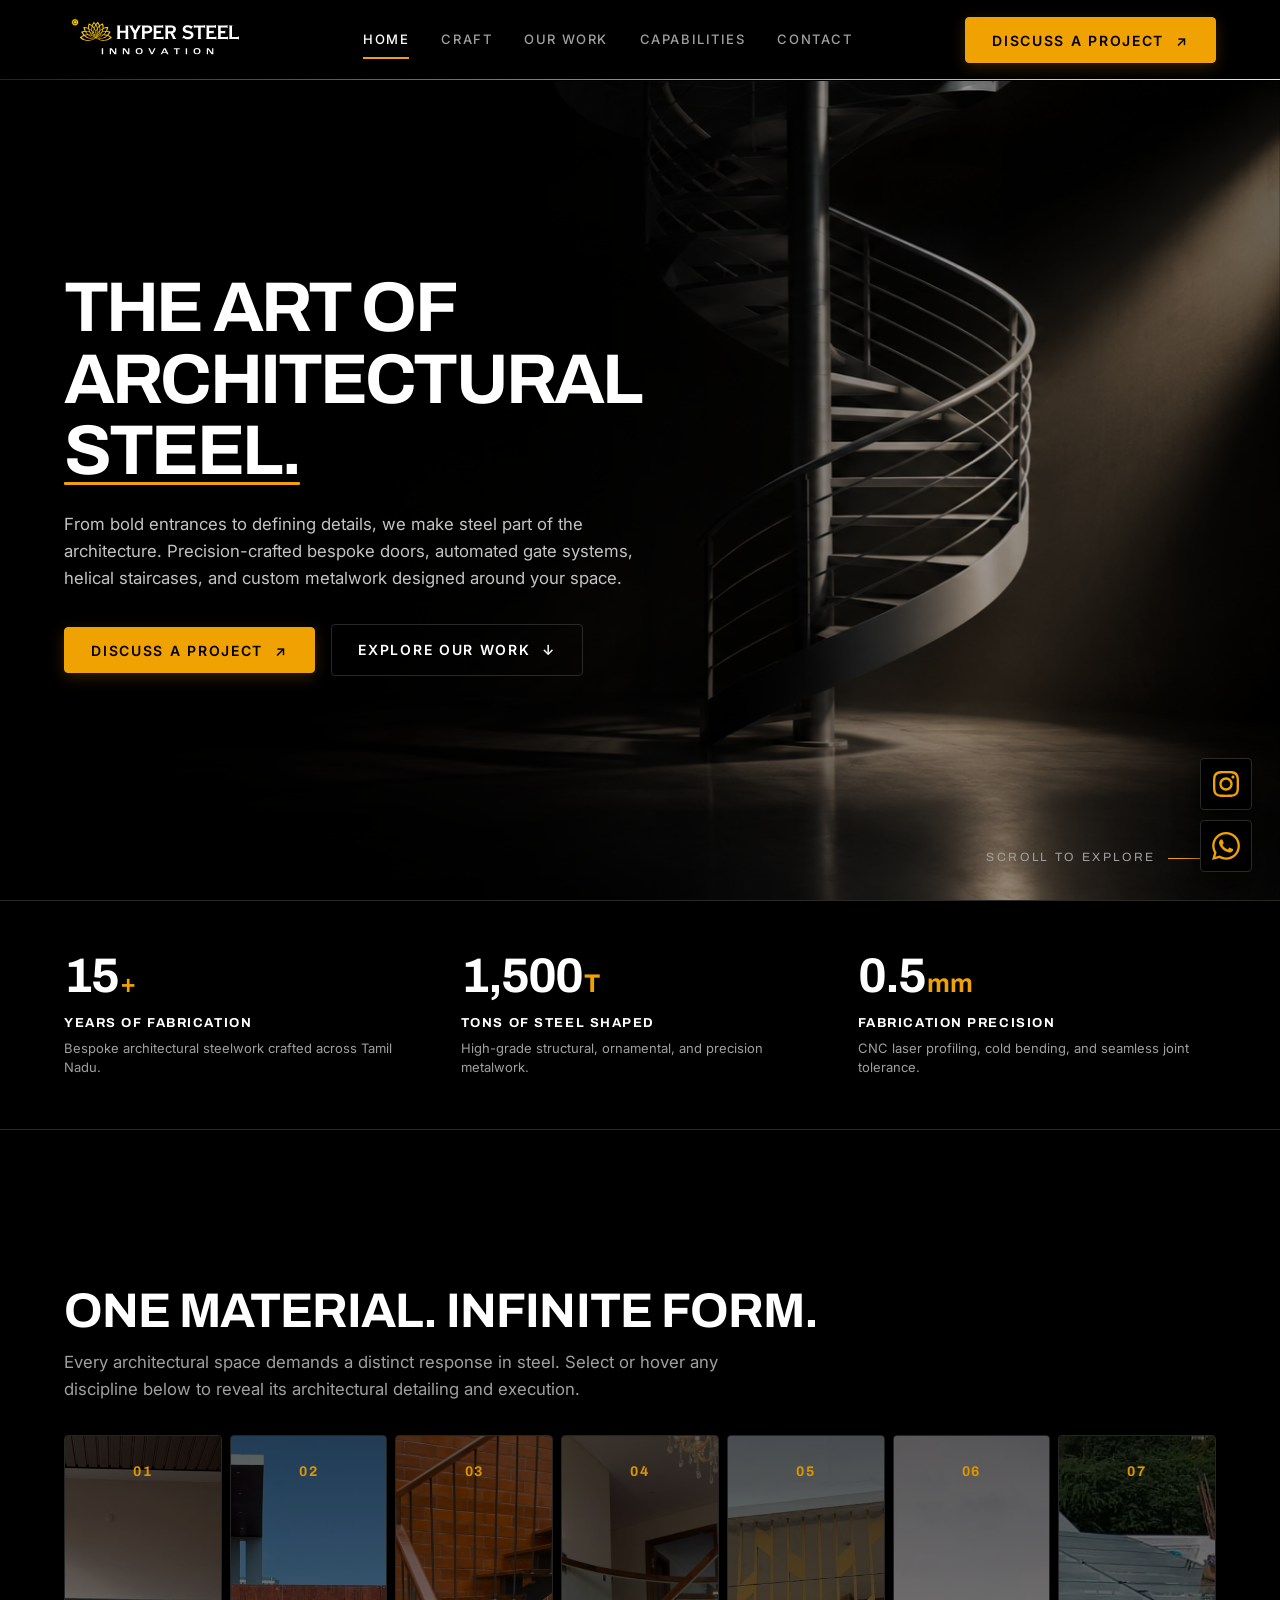
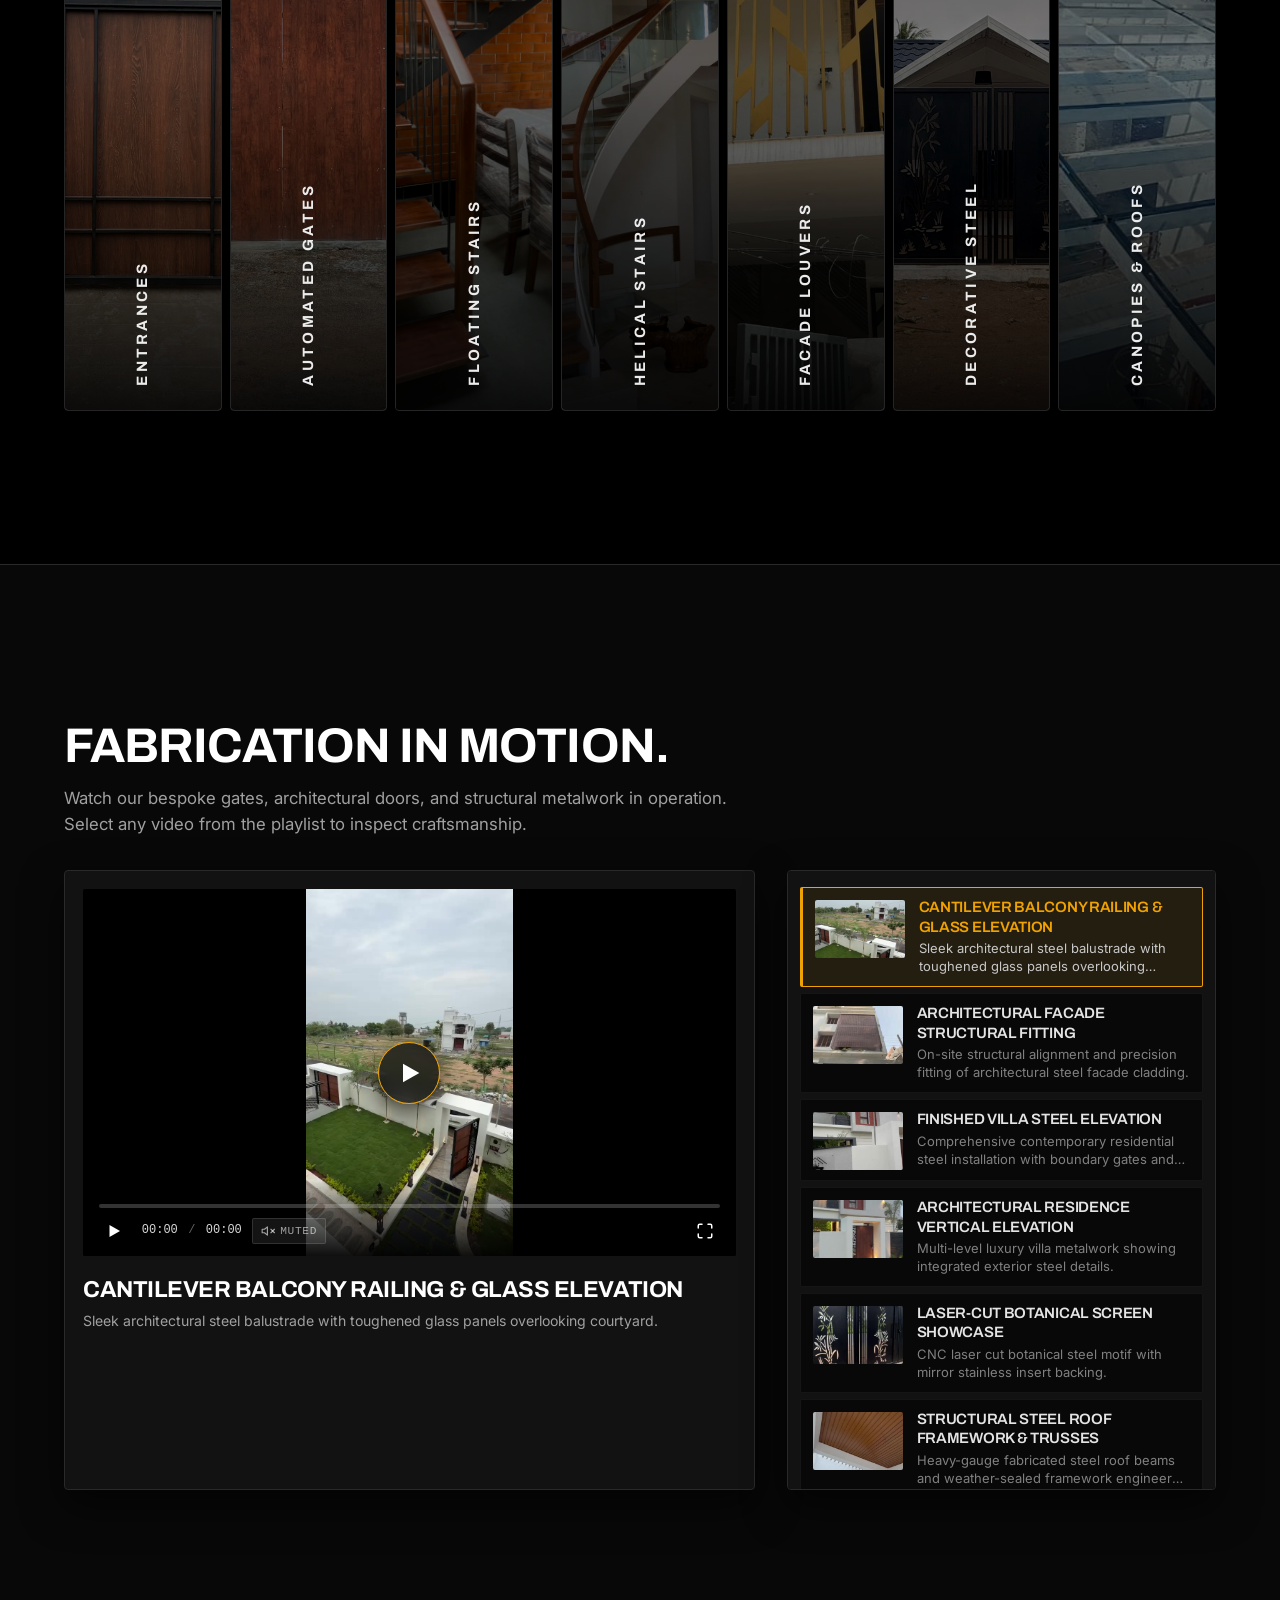
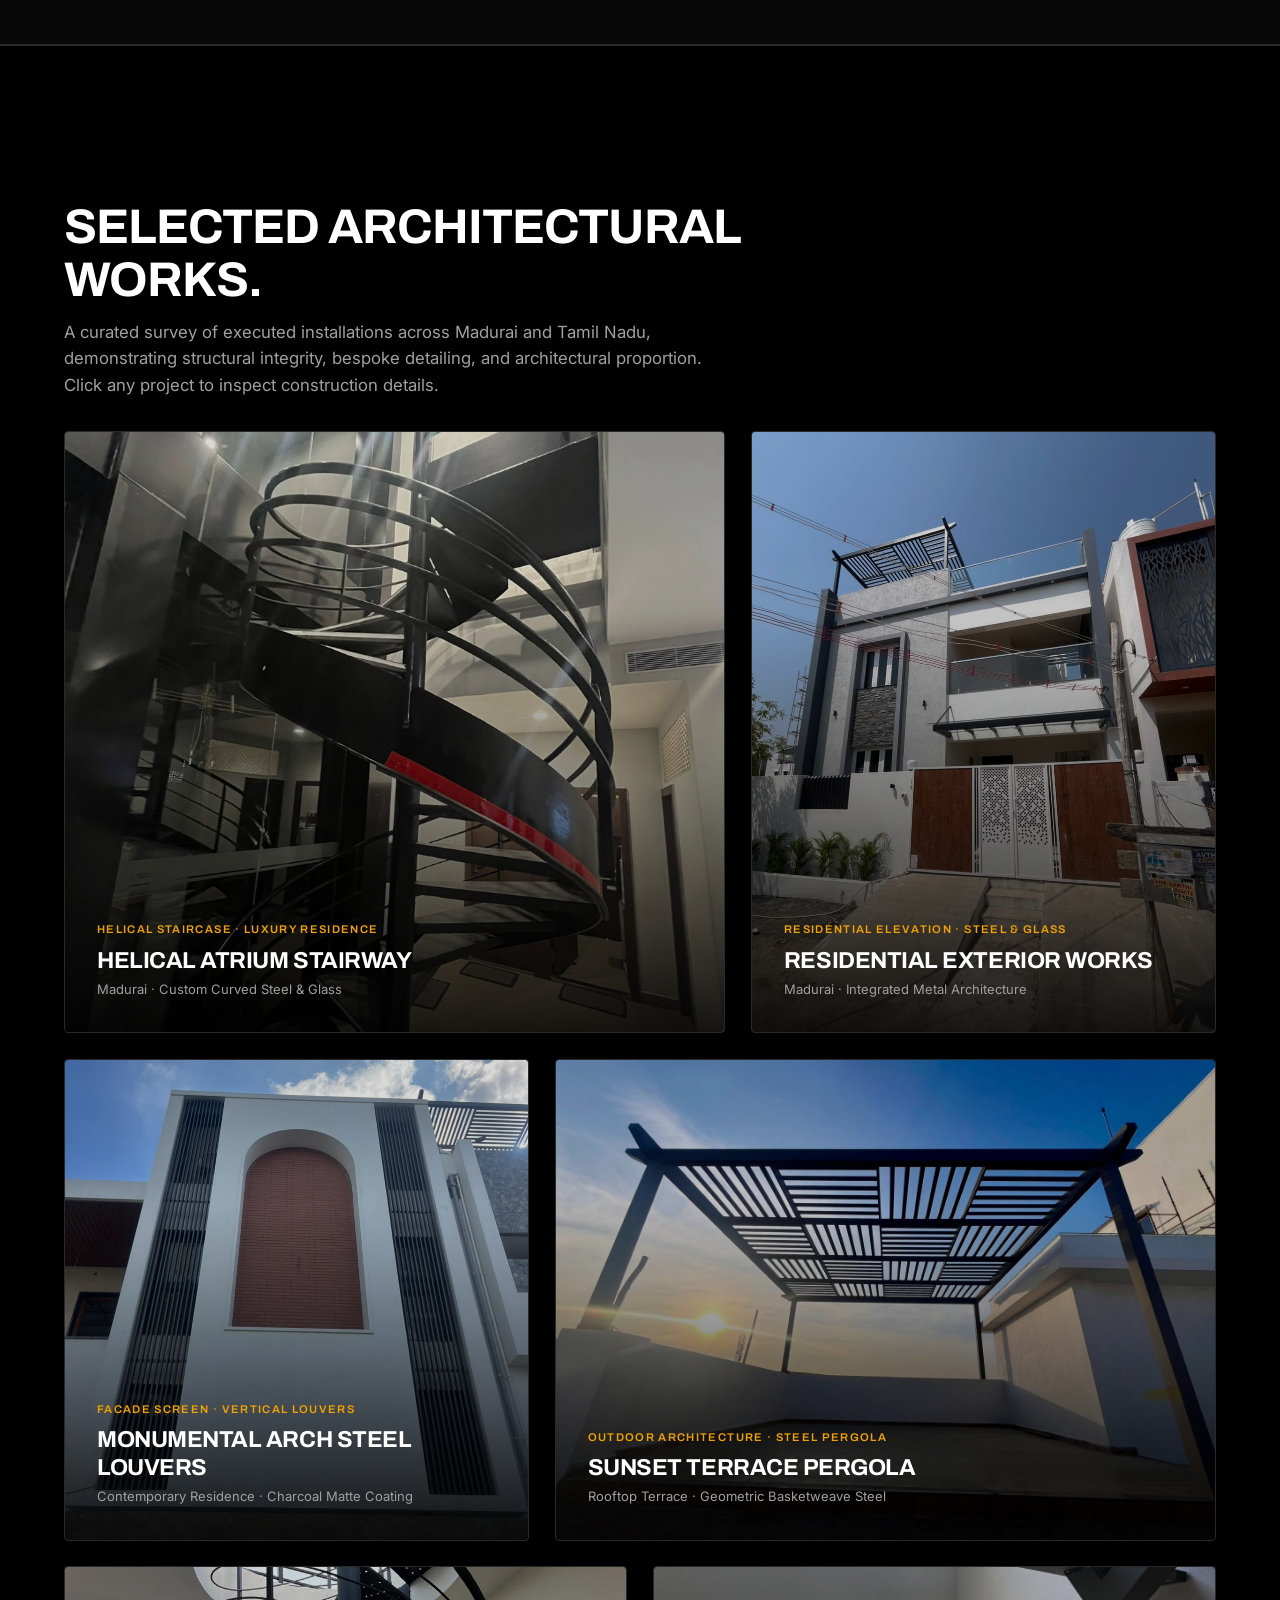
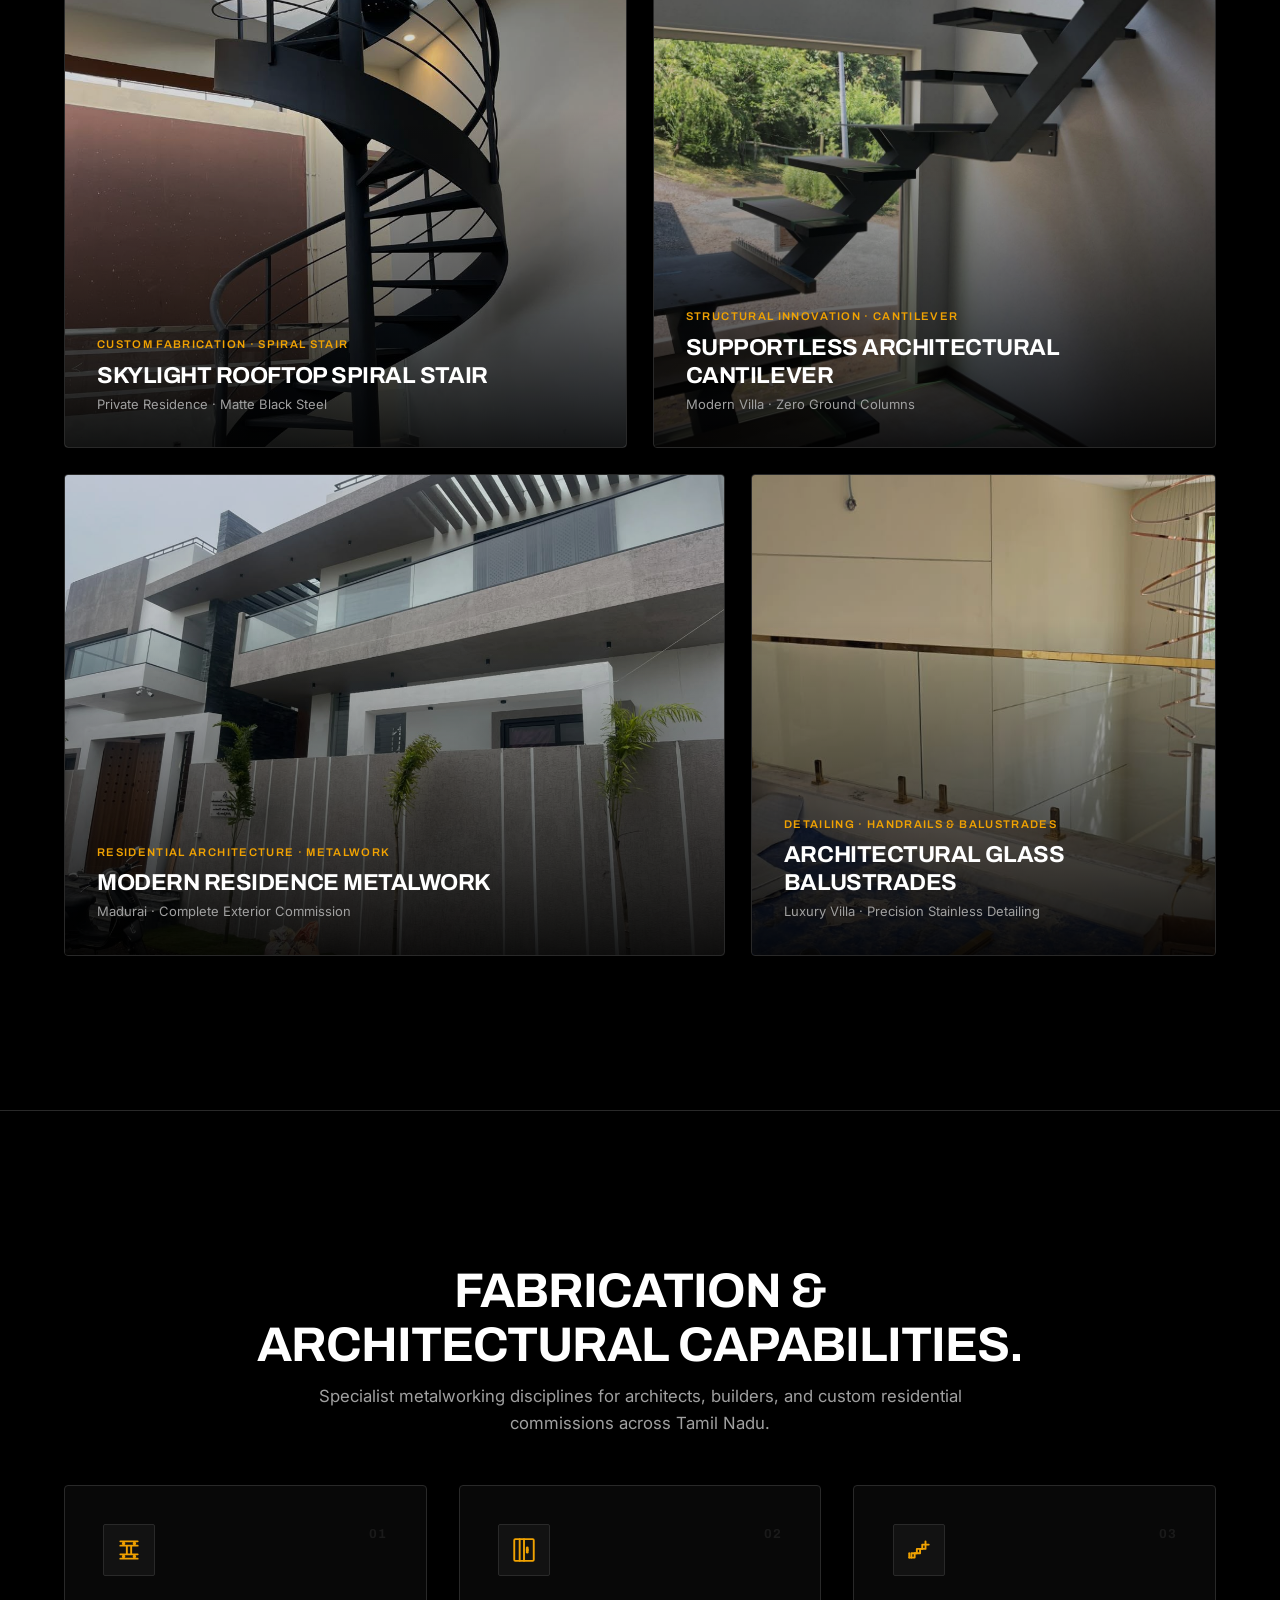
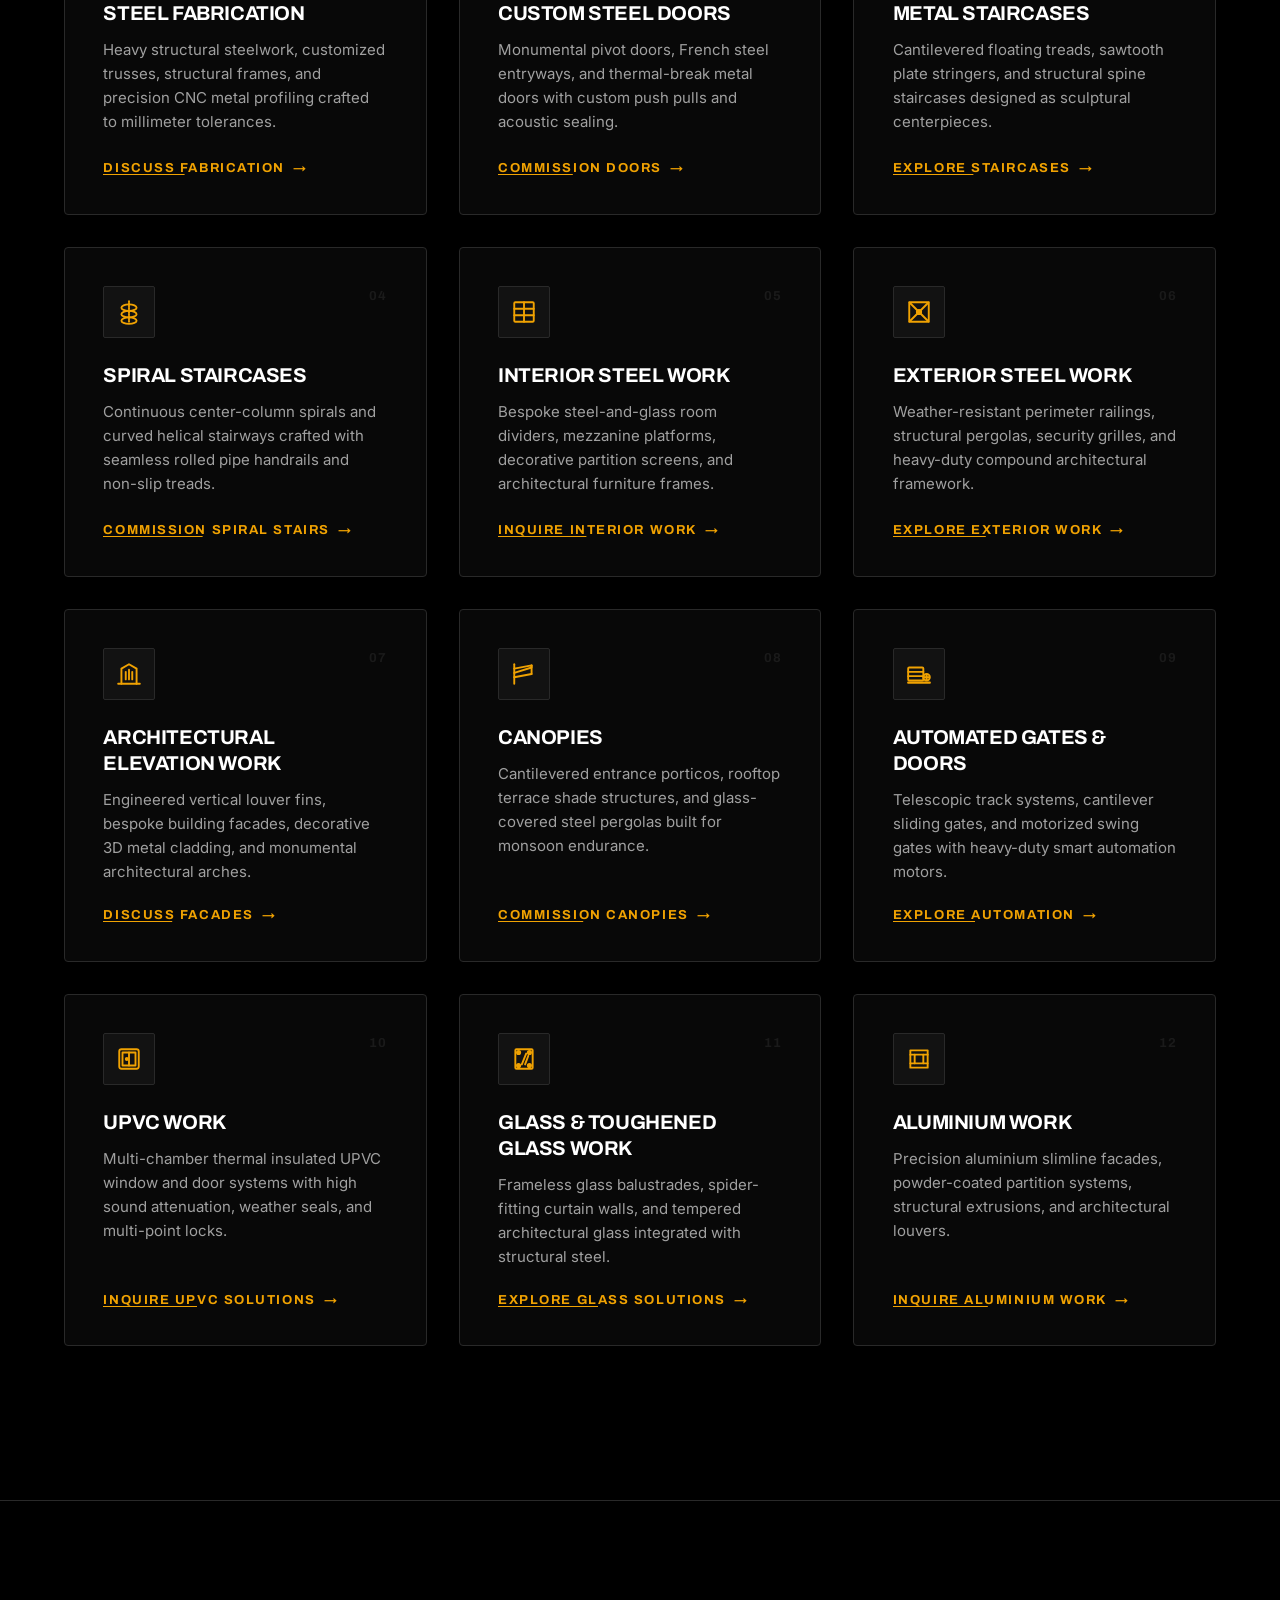
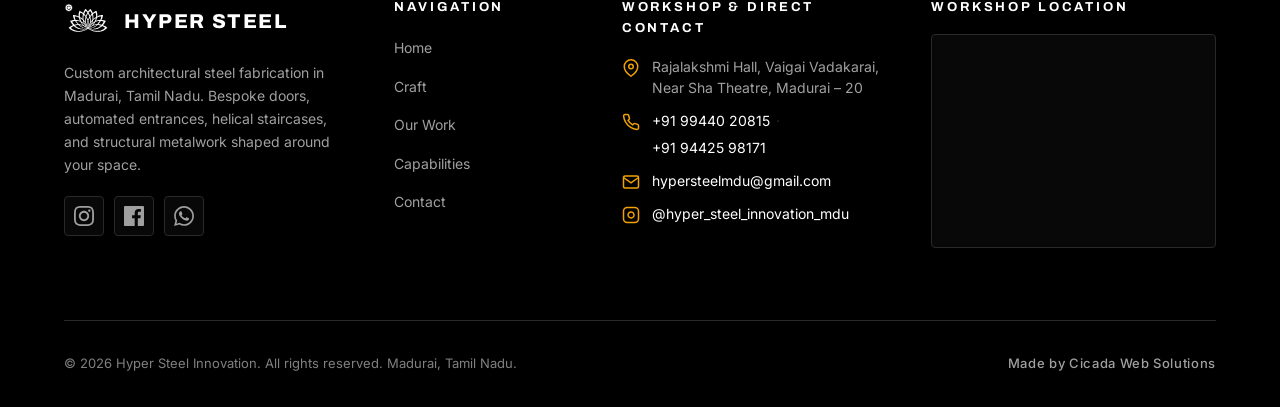
==== commit bb2a9f4b: "Player v2" ====
--- a/v2/index.html
+++ b/v2/index.html
@@ -551,62 +551,213 @@
           </div>
 
           <div class="video-player-container">
+            <!-- Main Video Stage with Custom Minimalist Controls -->
             <div class="main-video">
-              <div class="video">
+              <div class="main-video__screen" id="mainVideoScreen">
                 <video
+                  id="mainPlayerVideo"
                   src="assets/videos/balcony_view.mp4"
                   poster="assets/video_posters/balcony_view_poster.jpg"
-                  controls
                   muted
                   autoplay
+                  loop
                   playsinline
                   webkit-playsinline
                   preload="metadata"
                 ></video>
-                <h3 class="title">Balcony View</h3>
-              </div>
-            </div>
-
+
+                <!-- Center Play/Pause Indicator -->
+                <button
+                  type="button"
+                  class="video-play-center"
+                  id="videoPlayCenter"
+                  aria-label="Toggle video playback"
+                >
+                  <svg class="icon-play" viewBox="0 0 24 24" width="28" height="28" fill="currentColor">
+                    <polygon points="6,4 20,12 6,20"></polygon>
+                  </svg>
+                  <svg class="icon-pause" viewBox="0 0 24 24" width="28" height="28" fill="currentColor">
+                    <rect x="5" y="4" width="4" height="16"></rect>
+                    <rect x="15" y="4" width="4" height="16"></rect>
+                  </svg>
+                </button>
+
+                <!-- Minimalist Custom Controls Overlay -->
+                <div class="video-controls" id="videoControls">
+                  <!-- Scrubber Bar -->
+                  <div
+                    class="video-scrubber"
+                    id="videoScrubber"
+                    role="slider"
+                    aria-label="Video timeline progress"
+                    aria-valuemin="0"
+                    aria-valuemax="100"
+                    aria-valuenow="0"
+                    tabindex="0"
+                  >
+                    <div class="video-scrubber__buffered" id="videoBuffered"></div>
+                    <div class="video-scrubber__progress" id="videoProgress">
+                      <span class="video-scrubber__handle"></span>
+                    </div>
+                  </div>
+
+                  <!-- Control Buttons Row -->
+                  <div class="video-controls__bar">
+                    <div class="video-controls__left">
+                      <button
+                        type="button"
+                        class="video-ctrl-btn"
+                        id="videoPlayBtn"
+                        aria-label="Pause video"
+                      >
+                        <svg class="icon-play" viewBox="0 0 24 24" width="18" height="18" fill="currentColor">
+                          <polygon points="6,4 20,12 6,20"></polygon>
+                        </svg>
+                        <svg class="icon-pause" viewBox="0 0 24 24" width="18" height="18" fill="currentColor">
+                          <rect x="5" y="4" width="4" height="16"></rect>
+                          <rect x="15" y="4" width="4" height="16"></rect>
+                        </svg>
+                      </button>
+
+                      <div class="video-timecode">
+                        <span id="videoCurrentTime">00:00</span>
+                        <span class="video-timecode__sep">/</span>
+                        <span id="videoDuration">00:00</span>
+                      </div>
+
+                      <div class="video-mute-badge" title="Audio permanently muted for silent architectural presentation">
+                        <svg viewBox="0 0 24 24" width="14" height="14" fill="none" stroke="currentColor" stroke-width="2" stroke-linecap="round" stroke-linejoin="round">
+                          <polygon points="11 5 6 9 2 9 2 15 6 15 11 19 11 5"></polygon>
+                          <line x1="23" y1="9" x2="17" y2="15"></line>
+                          <line x1="17" y1="9" x2="23" y2="15"></line>
+                        </svg>
+                        <span>Muted</span>
+                      </div>
+                    </div>
+
+                    <div class="video-controls__right">
+                      <button
+                        type="button"
+                        class="video-ctrl-btn"
+                        id="videoFullscreenBtn"
+                        aria-label="Toggle fullscreen"
+                      >
+                        <svg viewBox="0 0 24 24" width="18" height="18" fill="none" stroke="currentColor" stroke-width="2" stroke-linecap="round" stroke-linejoin="round">
+                          <path d="M8 3H5a2 2 0 0 0-2 2v3m18 0V5a2 2 0 0 0-2-2h-3m0 18h3a2 2 0 0 0 2-2v-3M3 16v3a2 2 0 0 0 2 2h3"></path>
+                        </svg>
+                      </button>
+                    </div>
+                  </div>
+                </div>
+              </div>
+
+              <!-- Main Video Information Header -->
+              <div class="main-video__info">
+                <h3 class="title" id="mainVideoTitle">Cantilever Balcony Railing &amp; Glass Elevation</h3>
+                <p class="subheading" id="mainVideoSubheading">Sleek architectural steel balustrade with toughened glass panels overlooking courtyard.</p>
+              </div>
+            </div>
+
+            <!-- Scrollable Video Playlist Sidebar -->
             <div class="video-list" role="list" aria-label="Video playlist">
-              <div class="vid active" role="button" tabindex="0" aria-label="Play Balcony View">
-                <video src="assets/videos/balcony_view.mp4" poster="assets/video_posters/balcony_view_poster.jpg" muted preload="none"></video>
-                <h3 class="title">Balcony View</h3>
-              </div>
-              <div class="vid" role="button" tabindex="0" aria-label="Play Exterior Work">
-                <video src="assets/videos/exterior_work.mp4" poster="assets/video_posters/exterior_work_poster.jpg" muted preload="none"></video>
-                <h3 class="title">Exterior Work</h3>
-              </div>
-              <div class="vid" role="button" tabindex="0" aria-label="Play Finished Exterior 2">
-                <video src="assets/videos/finished_exterior_2.mp4" poster="assets/video_posters/finished_exterior_2_poster.jpg" muted preload="none"></video>
-                <h3 class="title">Finished Exterior 2</h3>
-              </div>
-              <div class="vid" role="button" tabindex="0" aria-label="Play Finished Exterior 3">
-                <video src="assets/videos/finished_exterior_3.mp4" poster="assets/video_posters/finished_exterior_3_poster.jpg" muted preload="none"></video>
-                <h3 class="title">Finished Exterior 3</h3>
-              </div>
-              <div class="vid" role="button" tabindex="0" aria-label="Play Metal Gate Showcase">
-                <video src="assets/videos/metal_gate_showcase.mp4" poster="assets/video_posters/metal_gate_showcase_poster.jpg" muted preload="none"></video>
-                <h3 class="title">Metal Gate Showcase</h3>
-              </div>
-              <div class="vid" role="button" tabindex="0" aria-label="Play Roof Work">
-                <video src="assets/videos/roof_work.mp4" poster="assets/video_posters/roof_work_poster.jpg" muted preload="none"></video>
-                <h3 class="title">Roof Work</h3>
-              </div>
-              <div class="vid" role="button" tabindex="0" aria-label="Play Sliding Door">
-                <video src="assets/videos/sliding_door.mp4" poster="assets/video_posters/sliding_door_poster.jpg" muted preload="none"></video>
-                <h3 class="title">Sliding Door</h3>
-              </div>
-              <div class="vid" role="button" tabindex="0" aria-label="Play Stylish Door">
-                <video src="assets/videos/stylish_door.mp4" poster="assets/video_posters/stylish_door_poster.jpg" muted preload="none"></video>
-                <h3 class="title">Stylish Door</h3>
-              </div>
-              <div class="vid" role="button" tabindex="0" aria-label="Play Stylish Gate 2">
-                <video src="assets/videos/stylish_gate_2.mp4" poster="assets/video_posters/stylish_gate_2_poster.jpg" muted preload="none"></video>
-                <h3 class="title">Stylish Gate 2</h3>
-              </div>
-              <div class="vid" role="button" tabindex="0" aria-label="Play Stylish Gate 3">
-                <video src="assets/videos/stylish_gate_3.mp4" poster="assets/video_posters/stylish_gate_3_poster.jpg" muted preload="none"></video>
-                <h3 class="title">Stylish Gate 3</h3>
+              <div class="vid active" role="button" tabindex="0" aria-label="Play Cantilever Balcony Railing &amp; Glass Elevation">
+                <div class="vid-thumb">
+                  <video src="assets/videos/balcony_view.mp4" poster="assets/video_posters/balcony_view_poster.jpg" muted preload="none"></video>
+                </div>
+                <div class="vid-info">
+                  <h4 class="title">Cantilever Balcony Railing &amp; Glass Elevation</h4>
+                  <p class="subheading">Sleek architectural steel balustrade with toughened glass panels overlooking courtyard.</p>
+                </div>
+              </div>
+
+              <div class="vid" role="button" tabindex="0" aria-label="Play Architectural Facade Structural Fitting">
+                <div class="vid-thumb">
+                  <video src="assets/videos/exterior_work.mp4" poster="assets/video_posters/exterior_work_poster.jpg" muted preload="none"></video>
+                </div>
+                <div class="vid-info">
+                  <h4 class="title">Architectural Facade Structural Fitting</h4>
+                  <p class="subheading">On-site structural alignment and precision fitting of architectural steel facade cladding.</p>
+                </div>
+              </div>
+
+              <div class="vid" role="button" tabindex="0" aria-label="Play Finished Villa Steel Elevation">
+                <div class="vid-thumb">
+                  <video src="assets/videos/finished_exterior_2.mp4" poster="assets/video_posters/finished_exterior_2_poster.jpg" muted preload="none"></video>
+                </div>
+                <div class="vid-info">
+                  <h4 class="title">Finished Villa Steel Elevation</h4>
+                  <p class="subheading">Comprehensive contemporary residential steel installation with boundary gates and balustrades.</p>
+                </div>
+              </div>
+
+              <div class="vid" role="button" tabindex="0" aria-label="Play Architectural Residence Vertical Elevation">
+                <div class="vid-thumb">
+                  <video src="assets/videos/finished_exterior_3.mp4" poster="assets/video_posters/finished_exterior_3_poster.jpg" muted preload="none"></video>
+                </div>
+                <div class="vid-info">
+                  <h4 class="title">Architectural Residence Vertical Elevation</h4>
+                  <p class="subheading">Multi-level luxury villa metalwork showing integrated exterior steel details.</p>
+                </div>
+              </div>
+
+              <div class="vid" role="button" tabindex="0" aria-label="Play Laser-Cut Botanical Screen Showcase">
+                <div class="vid-thumb">
+                  <video src="assets/videos/metal_gate_showcase.mp4" poster="assets/video_posters/metal_gate_showcase_poster.jpg" muted preload="none"></video>
+                </div>
+                <div class="vid-info">
+                  <h4 class="title">Laser-Cut Botanical Screen Showcase</h4>
+                  <p class="subheading">CNC laser cut botanical steel motif with mirror stainless insert backing.</p>
+                </div>
+              </div>
+
+              <div class="vid" role="button" tabindex="0" aria-label="Play Structural Steel Roof Framework &amp; Trusses">
+                <div class="vid-thumb">
+                  <video src="assets/videos/roof_work.mp4" poster="assets/video_posters/roof_work_poster.jpg" muted preload="none"></video>
+                </div>
+                <div class="vid-info">
+                  <h4 class="title">Structural Steel Roof Framework &amp; Trusses</h4>
+                  <p class="subheading">Heavy-gauge fabricated steel roof beams and weather-sealed framework engineered for high spans.</p>
+                </div>
+              </div>
+
+              <div class="vid" role="button" tabindex="0" aria-label="Play Multi-Track Sliding Steel Grille Door">
+                <div class="vid-thumb">
+                  <video src="assets/videos/sliding_door.mp4" poster="assets/video_posters/sliding_door_poster.jpg" muted preload="none"></video>
+                </div>
+                <div class="vid-info">
+                  <h4 class="title">Multi-Track Sliding Steel Grille Door</h4>
+                  <p class="subheading">Smooth effortless glide mechanism tested in front of architectural spiral stair.</p>
+                </div>
+              </div>
+
+              <div class="vid" role="button" tabindex="0" aria-label="Play Matte Black Louvered Architectural Entrance">
+                <div class="vid-thumb">
+                  <video src="assets/videos/stylish_door.mp4" poster="assets/video_posters/stylish_door_poster.jpg" muted preload="none"></video>
+                </div>
+                <div class="vid-info">
+                  <h4 class="title">Matte Black Louvered Architectural Entrance</h4>
+                  <p class="subheading">Cinematic reveal of a precision-engineered multi-panel black steel pivot entrance door.</p>
+                </div>
+              </div>
+
+              <div class="vid" role="button" tabindex="0" aria-label="Play Motorized Louvered Boundary Gate">
+                <div class="vid-thumb">
+                  <video src="assets/videos/stylish_gate_2.mp4" poster="assets/video_posters/stylish_gate_2_poster.jpg" muted preload="none"></video>
+                </div>
+                <div class="vid-info">
+                  <h4 class="title">Motorized Louvered Boundary Gate</h4>
+                  <p class="subheading">Automated gate sliding glide operation with integrated safety sensors and quiet motor drive.</p>
+                </div>
+              </div>
+
+              <div class="vid" role="button" tabindex="0" aria-label="Play Heavy Architectural Compound Gate">
+                <div class="vid-thumb">
+                  <video src="assets/videos/stylish_gate_3.mp4" poster="assets/video_posters/stylish_gate_3_poster.jpg" muted preload="none"></video>
+                </div>
+                <div class="vid-info">
+                  <h4 class="title">Heavy Architectural Compound Gate</h4>
+                  <p class="subheading">Smooth cantilever movement of heavy-duty steel and timber composite gate.</p>
+                </div>
               </div>
             </div>
           </div>
--- a/v2/css/sections.css
+++ b/v2/css/sections.css
@@ -854,7 +854,7 @@
 /* ==========================================================================
    05 — VIDEO PLAYER SHOWCASE
    Clean, minimalistic two-column video player with scrollable playlist.
-   Scoped, responsive, and dark architectural theme oriented.
+   Custom video controls, permanent mute protection, and architectural styling.
    ========================================================================== */
 
 .video-player-section {
@@ -869,13 +869,13 @@
 
 .video-player-container {
   display: grid;
-  grid-template-columns: 2fr 1fr;
+  grid-template-columns: 1.85fr 1.15fr;
   gap: clamp(16px, 2.5vw, 32px);
   align-items: stretch;
   width: 100%;
 }
 
-/* Main Featured Video */
+/* Main Featured Video Card */
 .video-player-container .main-video {
   background: var(--color-surface-elevated);
   border: 1px solid var(--color-border);
@@ -886,36 +886,252 @@
   flex-direction: column;
 }
 
-.video-player-container .main-video .video {
-  display: flex;
-  flex-direction: column;
-  width: 100%;
-  height: 100%;
-}
-
-.video-player-container .main-video video {
+/* Video Screen Viewport */
+.main-video__screen {
+  position: relative;
   width: 100%;
   aspect-ratio: 16 / 9;
   max-height: 68vh;
+  background: #000;
+  border-radius: var(--radius-xs);
+  overflow: hidden;
+  display: flex;
+  align-items: center;
+  justify-content: center;
+}
+
+.main-video__screen video {
+  width: 100%;
+  height: 100%;
   object-fit: contain;
   background: #000;
+  display: block;
+  cursor: pointer;
+}
+
+/* Center Play/Pause Indicator */
+.video-play-center {
+  position: absolute;
+  top: 50%;
+  left: 50%;
+  transform: translate(-50%, -50%) scale(1);
+  width: 62px;
+  height: 62px;
+  border-radius: 50%;
+  background: rgba(12, 12, 12, 0.75);
+  backdrop-filter: blur(8px);
+  -webkit-backdrop-filter: blur(8px);
+  border: 1.5px solid var(--color-gold);
+  color: var(--color-white);
+  display: flex;
+  align-items: center;
+  justify-content: center;
+  cursor: pointer;
+  z-index: 5;
+  transition: opacity 0.25s var(--ease-architectural), transform 0.25s var(--ease-architectural), background 0.2s ease;
+  box-shadow: 0 8px 24px rgba(0, 0, 0, 0.7), 0 0 20px rgba(240, 162, 2, 0.15);
+}
+
+.video-play-center:hover {
+  background: var(--color-gold);
+  color: var(--color-black);
+  transform: translate(-50%, -50%) scale(1.08);
+}
+
+.video-play-center .icon-pause { display: none; }
+.video-play-center .icon-play { display: block; margin-left: 2px; }
+
+/* When playing: hide center button, reveal subtly on hover */
+.main-video__screen.is-playing .video-play-center {
+  opacity: 0;
+  pointer-events: none;
+}
+
+.main-video__screen.is-playing:hover .video-play-center {
+  opacity: 0.85;
+  pointer-events: auto;
+}
+
+.main-video__screen.is-playing .video-play-center .icon-play { display: none; }
+.main-video__screen.is-playing .video-play-center .icon-pause { display: block; margin-left: 0; }
+
+/* Custom Controls Bar */
+.video-controls {
+  position: absolute;
+  bottom: 0;
+  left: 0;
+  right: 0;
+  z-index: 6;
+  padding: 1.5rem 1rem 0.65rem;
+  background: linear-gradient(to top, rgba(0, 0, 0, 0.92) 0%, rgba(0, 0, 0, 0.5) 60%, transparent 100%);
+  display: flex;
+  flex-direction: column;
+  gap: 0.5rem;
+  transition: opacity 0.28s var(--ease-architectural);
+}
+
+.main-video__screen.is-playing:not(:hover) .video-controls.is-idle {
+  opacity: 0;
+  pointer-events: none;
+}
+
+/* Scrubber / Progress Bar */
+.video-scrubber {
+  position: relative;
+  width: 100%;
+  height: 4px;
+  background: rgba(255, 255, 255, 0.2);
+  border-radius: 2px;
+  cursor: pointer;
+  transition: height 0.15s ease;
+}
+
+.video-scrubber:hover,
+.video-scrubber.is-scrubbing {
+  height: 6px;
+}
+
+.video-scrubber__buffered {
+  position: absolute;
+  top: 0;
+  left: 0;
+  height: 100%;
+  width: 0%;
+  background: rgba(255, 255, 255, 0.3);
+  border-radius: 2px;
+  pointer-events: none;
+}
+
+.video-scrubber__progress {
+  position: absolute;
+  top: 0;
+  left: 0;
+  height: 100%;
+  width: 0%;
+  background: var(--color-gold);
+  border-radius: 2px;
+  pointer-events: none;
+}
+
+.video-scrubber__handle {
+  position: absolute;
+  right: -5px;
+  top: 50%;
+  transform: translateY(-50%) scale(0);
+  width: 10px;
+  height: 10px;
+  border-radius: 50%;
+  background: var(--color-white);
+  box-shadow: 0 0 6px rgba(0, 0, 0, 0.8);
+  transition: transform 0.15s ease;
+}
+
+.video-scrubber:hover .video-scrubber__handle,
+.video-scrubber.is-scrubbing .video-scrubber__handle {
+  transform: translateY(-50%) scale(1);
+}
+
+/* Controls Bar Row */
+.video-controls__bar {
+  display: flex;
+  align-items: center;
+  justify-content: space-between;
+  gap: 0.75rem;
+}
+
+.video-controls__left,
+.video-controls__right {
+  display: flex;
+  align-items: center;
+  gap: 0.65rem;
+}
+
+.video-ctrl-btn {
+  display: inline-flex;
+  align-items: center;
+  justify-content: center;
+  width: 30px;
+  height: 30px;
+  background: transparent;
+  border: none;
+  color: var(--color-white);
+  cursor: pointer;
   border-radius: var(--radius-xs);
-  display: block;
-  outline: none;
-  accent-color: var(--color-gold);
-}
-
-.video-player-container .main-video .title {
-  color: var(--color-white);
-  font-family: var(--font-heading);
-  font-size: clamp(1.15rem, 1.8vw, 1.5rem);
-  font-weight: 600;
+  transition: color var(--duration-fast) ease, transform var(--duration-fast) ease;
+}
+
+.video-ctrl-btn:hover {
+  color: var(--color-gold);
+  transform: scale(1.1);
+}
+
+.video-ctrl-btn:focus-visible {
+  outline: 2px solid var(--color-gold);
+  outline-offset: 2px;
+}
+
+/* Play/Pause Button State */
+#videoPlayBtn .icon-pause { display: none; }
+.main-video__screen.is-playing #videoPlayBtn .icon-play { display: none; }
+.main-video__screen.is-playing #videoPlayBtn .icon-pause { display: block; }
+
+/* Timecode Display */
+.video-timecode {
+  font-family: var(--font-mono);
+  font-size: 0.75rem;
+  font-variant-numeric: tabular-nums;
+  color: rgba(255, 255, 255, 0.85);
+  margin-left: 0.15rem;
+  user-select: none;
+}
+
+.video-timecode__sep {
+  opacity: 0.45;
+  margin: 0 0.2rem;
+}
+
+/* Permanent Mute Badge */
+.video-mute-badge {
+  display: inline-flex;
+  align-items: center;
+  gap: 5px;
+  font-family: var(--font-mono);
+  font-size: 0.7rem;
+  text-transform: uppercase;
+  letter-spacing: 0.06em;
+  color: rgba(255, 255, 255, 0.6);
+  padding: 3px 8px;
+  background: rgba(255, 255, 255, 0.08);
+  border: 1px solid rgba(255, 255, 255, 0.12);
+  border-radius: var(--radius-xs);
+  user-select: none;
+  pointer-events: none;
+}
+
+/* Main Video Info Section */
+.main-video__info {
+  padding-top: clamp(14px, 1.8vw, 20px);
+  display: flex;
+  flex-direction: column;
+  gap: 4px;
+}
+
+.main-video__info .title {
+  color: var(--color-white);
+  font-family: var(--font-heading);
+  font-size: clamp(1.2rem, 1.8vw, 1.55rem);
+  font-weight: 700;
   letter-spacing: var(--tracking-tight);
-  padding-top: clamp(12px, 1.5vw, 18px);
-  padding-bottom: 4px;
   line-height: var(--leading-snug);
-  text-transform: capitalize;
-  margin-top: auto;
+  margin: 0;
+}
+
+.main-video__info .subheading {
+  color: var(--color-gray-muted);
+  font-family: var(--font-body);
+  font-size: clamp(0.875rem, 1.1vw, 0.975rem);
+  line-height: var(--leading-body);
+  margin: 0;
 }
 
 /* Video Playlist Sidebar */
@@ -931,7 +1147,6 @@
   box-shadow: 0 16px 40px rgba(0, 0, 0, 0.6);
 }
 
-/* Minimalist Dark Scrollbar */
 .video-player-container .video-list::-webkit-scrollbar {
   width: 6px;
 }
@@ -953,11 +1168,11 @@
 /* Playlist Items */
 .video-player-container .video-list .vid {
   display: flex;
-  align-items: center;
+  align-items: flex-start;
   gap: 14px;
   background: var(--color-surface);
   border-radius: var(--radius-xs);
-  margin: 8px 4px;
+  margin: 6px 4px;
   padding: 10px 12px;
   border: 1px solid rgba(255, 255, 255, 0.05);
   cursor: pointer;
@@ -965,44 +1180,80 @@
   transition: all var(--duration-fast) var(--ease-architectural);
 }
 
-.video-player-container .video-list .vid video {
-  width: 88px;
-  height: 56px;
+.video-player-container .video-list .vid-thumb {
+  width: 90px;
+  height: 58px;
   border-radius: var(--radius-xs);
-  object-fit: cover;
+  overflow: hidden;
   background: #000;
   flex-shrink: 0;
+  margin-top: 2px;
+}
+
+.video-player-container .video-list .vid-thumb video {
+  width: 100%;
+  height: 100%;
+  object-fit: cover;
+  display: block;
   pointer-events: none;
 }
 
-.video-player-container .video-list .vid .title {
-  color: var(--color-gray-muted);
+.video-player-container .video-list .vid-info {
+  display: flex;
+  flex-direction: column;
+  gap: 3px;
+  min-width: 0;
+  flex: 1;
+}
+
+.video-player-container .video-list .vid-info .title {
+  color: #e4e4e4;
+  font-family: var(--font-heading);
+  font-size: 0.9375rem;
+  font-weight: 600;
+  line-height: 1.3;
+  margin: 0;
+  transition: color var(--duration-fast) var(--ease-architectural);
+}
+
+.video-player-container .video-list .vid-info .subheading {
+  color: var(--color-gray);
   font-family: var(--font-body);
-  font-size: 0.9375rem;
-  font-weight: 500;
-  line-height: 1.35;
-  text-transform: capitalize;
+  font-size: 0.8125rem;
+  line-height: 1.38;
+  margin: 0;
+  display: -webkit-box;
+  -webkit-line-clamp: 2;
+  -webkit-box-orient: vertical;
+  overflow: hidden;
   transition: color var(--duration-fast) var(--ease-architectural);
 }
 
 .video-player-container .video-list .vid:hover {
   background: #181818;
-  border-color: rgba(240, 162, 2, 0.3);
-}
-
-.video-player-container .video-list .vid:hover .title {
-  color: var(--color-white);
+  border-color: rgba(240, 162, 2, 0.35);
+}
+
+.video-player-container .video-list .vid:hover .vid-info .title {
+  color: var(--color-white);
+}
+
+.video-player-container .video-list .vid:hover .vid-info .subheading {
+  color: #b0b0b0;
 }
 
 .video-player-container .video-list .vid.active {
-  background: rgba(240, 162, 2, 0.09);
+  background: rgba(240, 162, 2, 0.08);
   border-color: var(--color-gold);
   border-left: 3px solid var(--color-gold);
 }
 
-.video-player-container .video-list .vid.active .title {
+.video-player-container .video-list .vid.active .vid-info .title {
   color: var(--color-gold);
-  font-weight: 600;
+}
+
+.video-player-container .video-list .vid.active .vid-info .subheading {
+  color: #c8c8c8;
 }
 
 .video-player-container .video-list .vid:focus-visible {
@@ -1014,15 +1265,15 @@
 @media (max-width: 991px) {
   .video-player-container {
     grid-template-columns: 1fr;
-    gap: 16px;
+    gap: 20px;
   }
 
   .video-player-container .video-list {
     height: 380px;
-    max-height: 50vh;
-  }
-
-  .video-player-container .main-video video {
+    max-height: 52vh;
+  }
+
+  .main-video__screen {
     max-height: 55vh;
   }
 }
@@ -1033,13 +1284,22 @@
     gap: 10px;
   }
 
-  .video-player-container .video-list .vid video {
+  .video-player-container .video-list .vid-thumb {
     width: 76px;
-    height: 48px;
-  }
-
-  .video-player-container .video-list .vid .title {
+    height: 50px;
+  }
+
+  .video-player-container .video-list .vid-info .title {
     font-size: 0.875rem;
+  }
+
+  .video-player-container .video-list .vid-info .subheading {
+    font-size: 0.775rem;
+  }
+
+  .video-play-center {
+    width: 52px;
+    height: 52px;
   }
 }
 
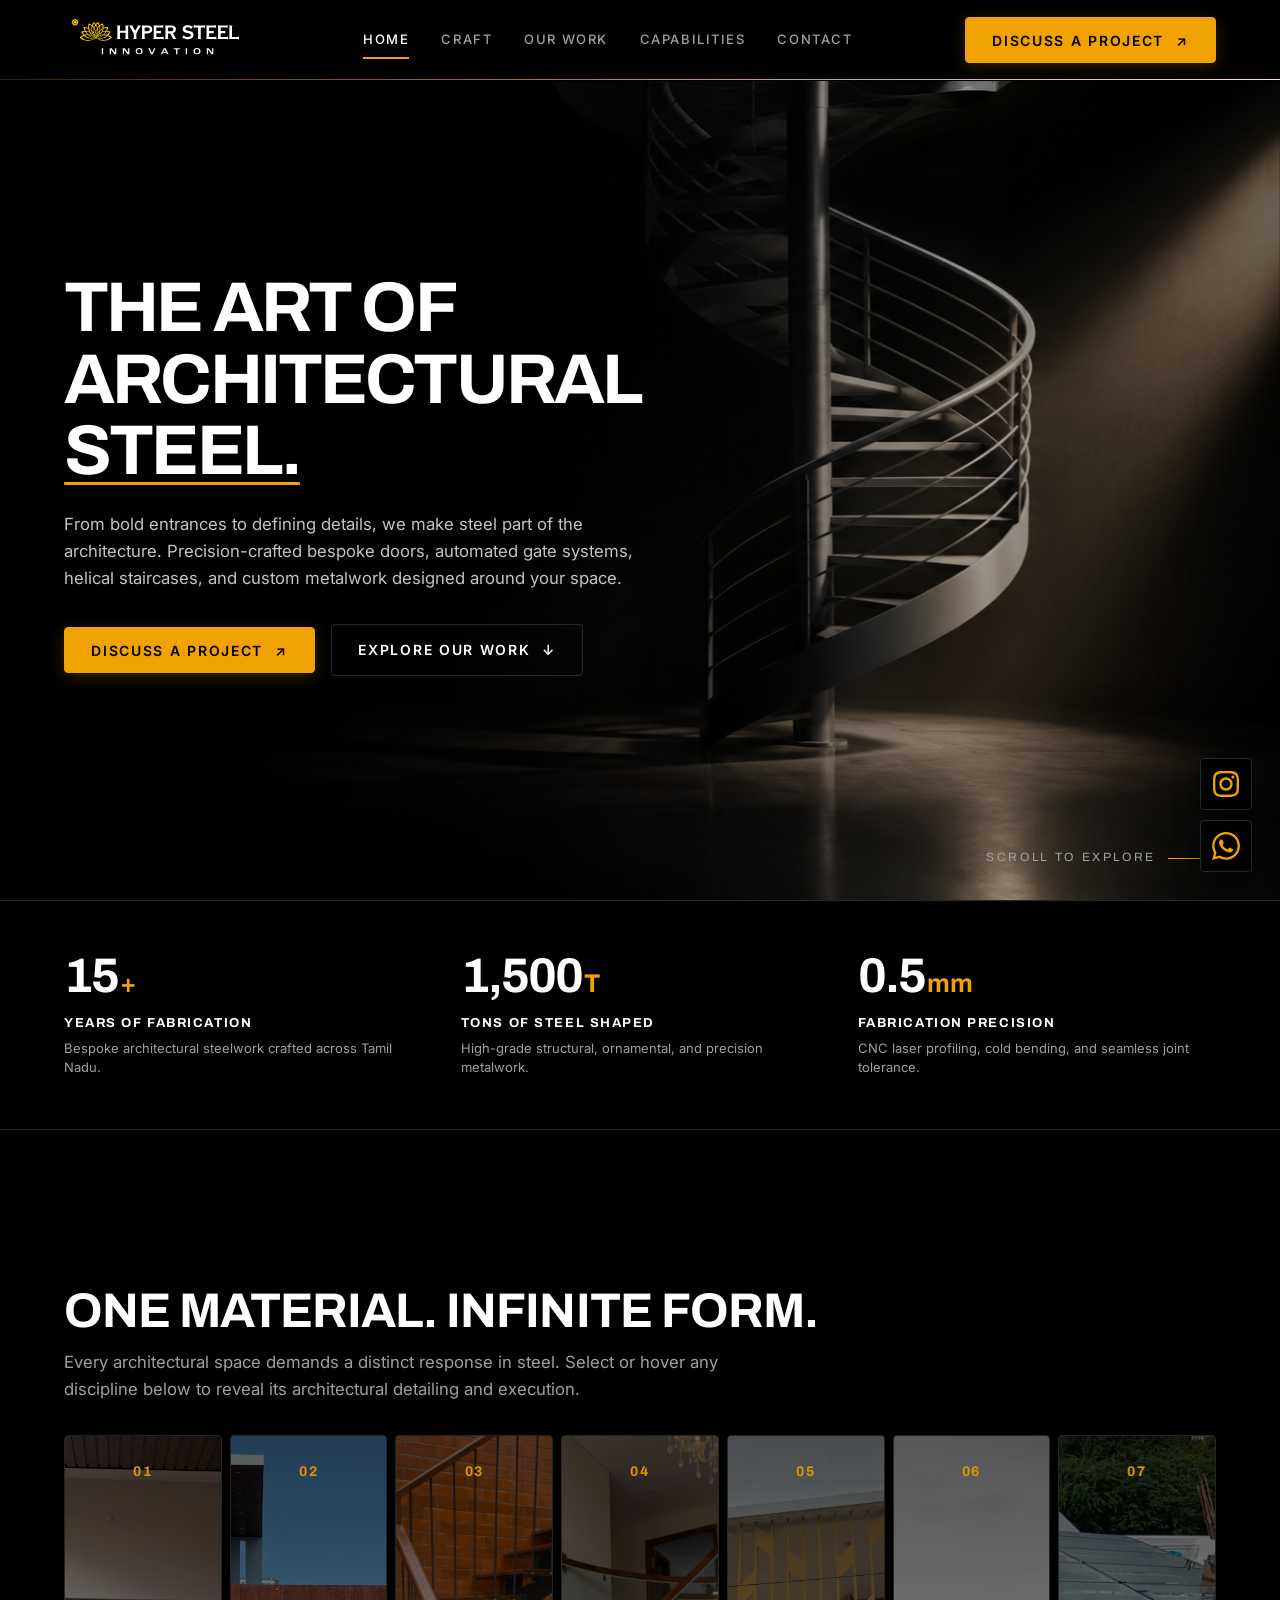
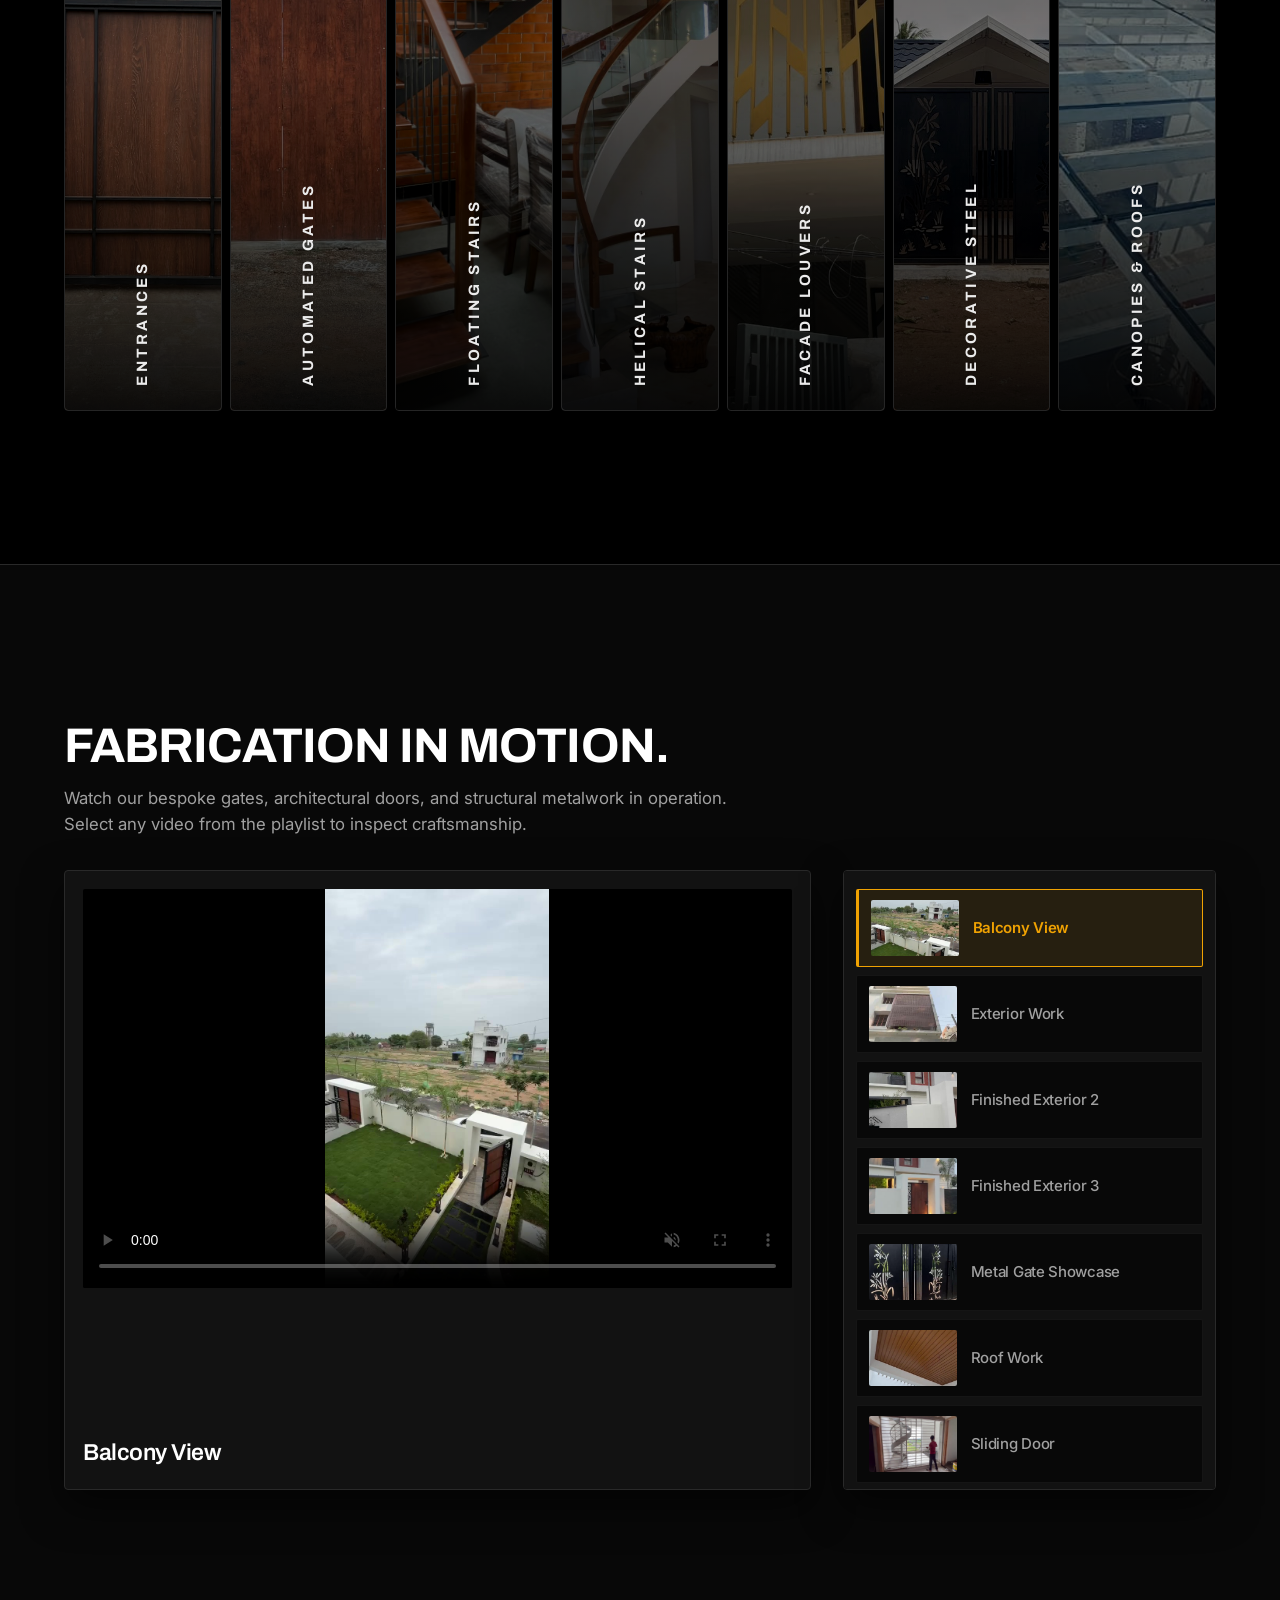
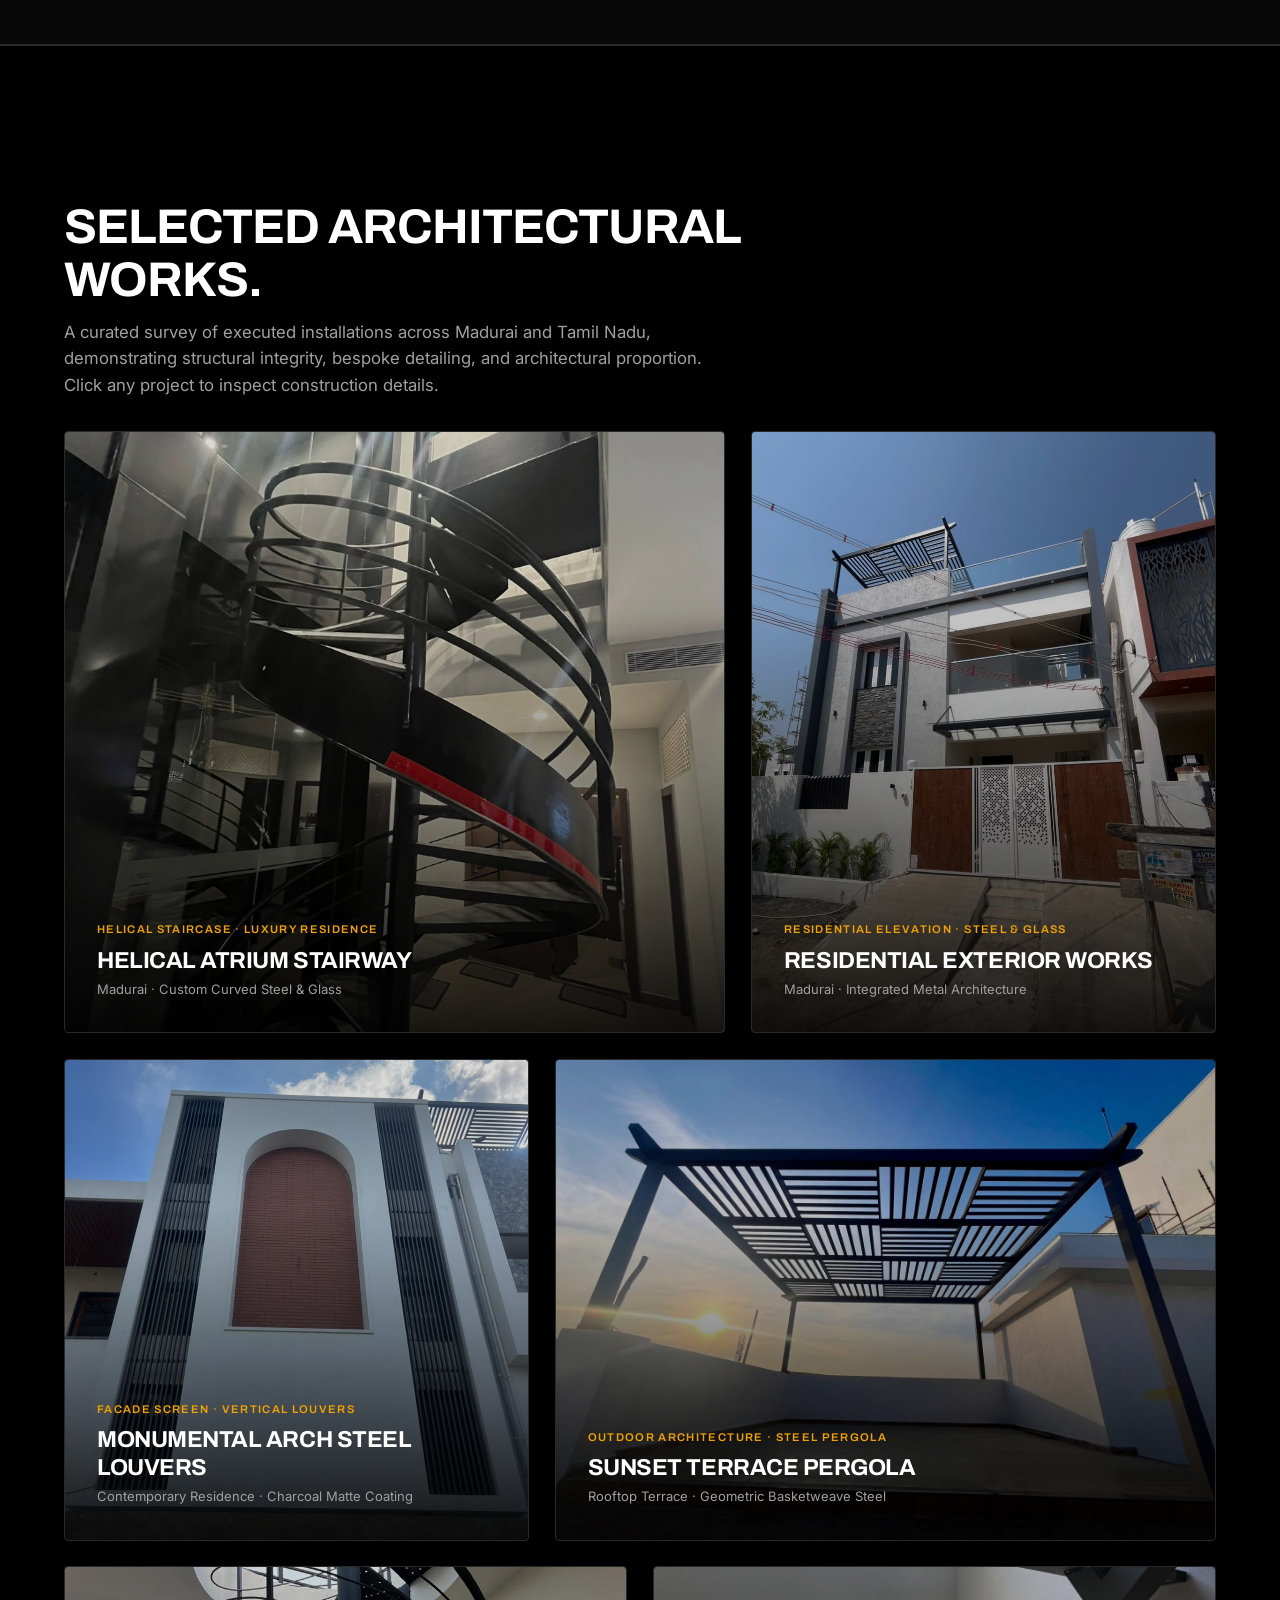
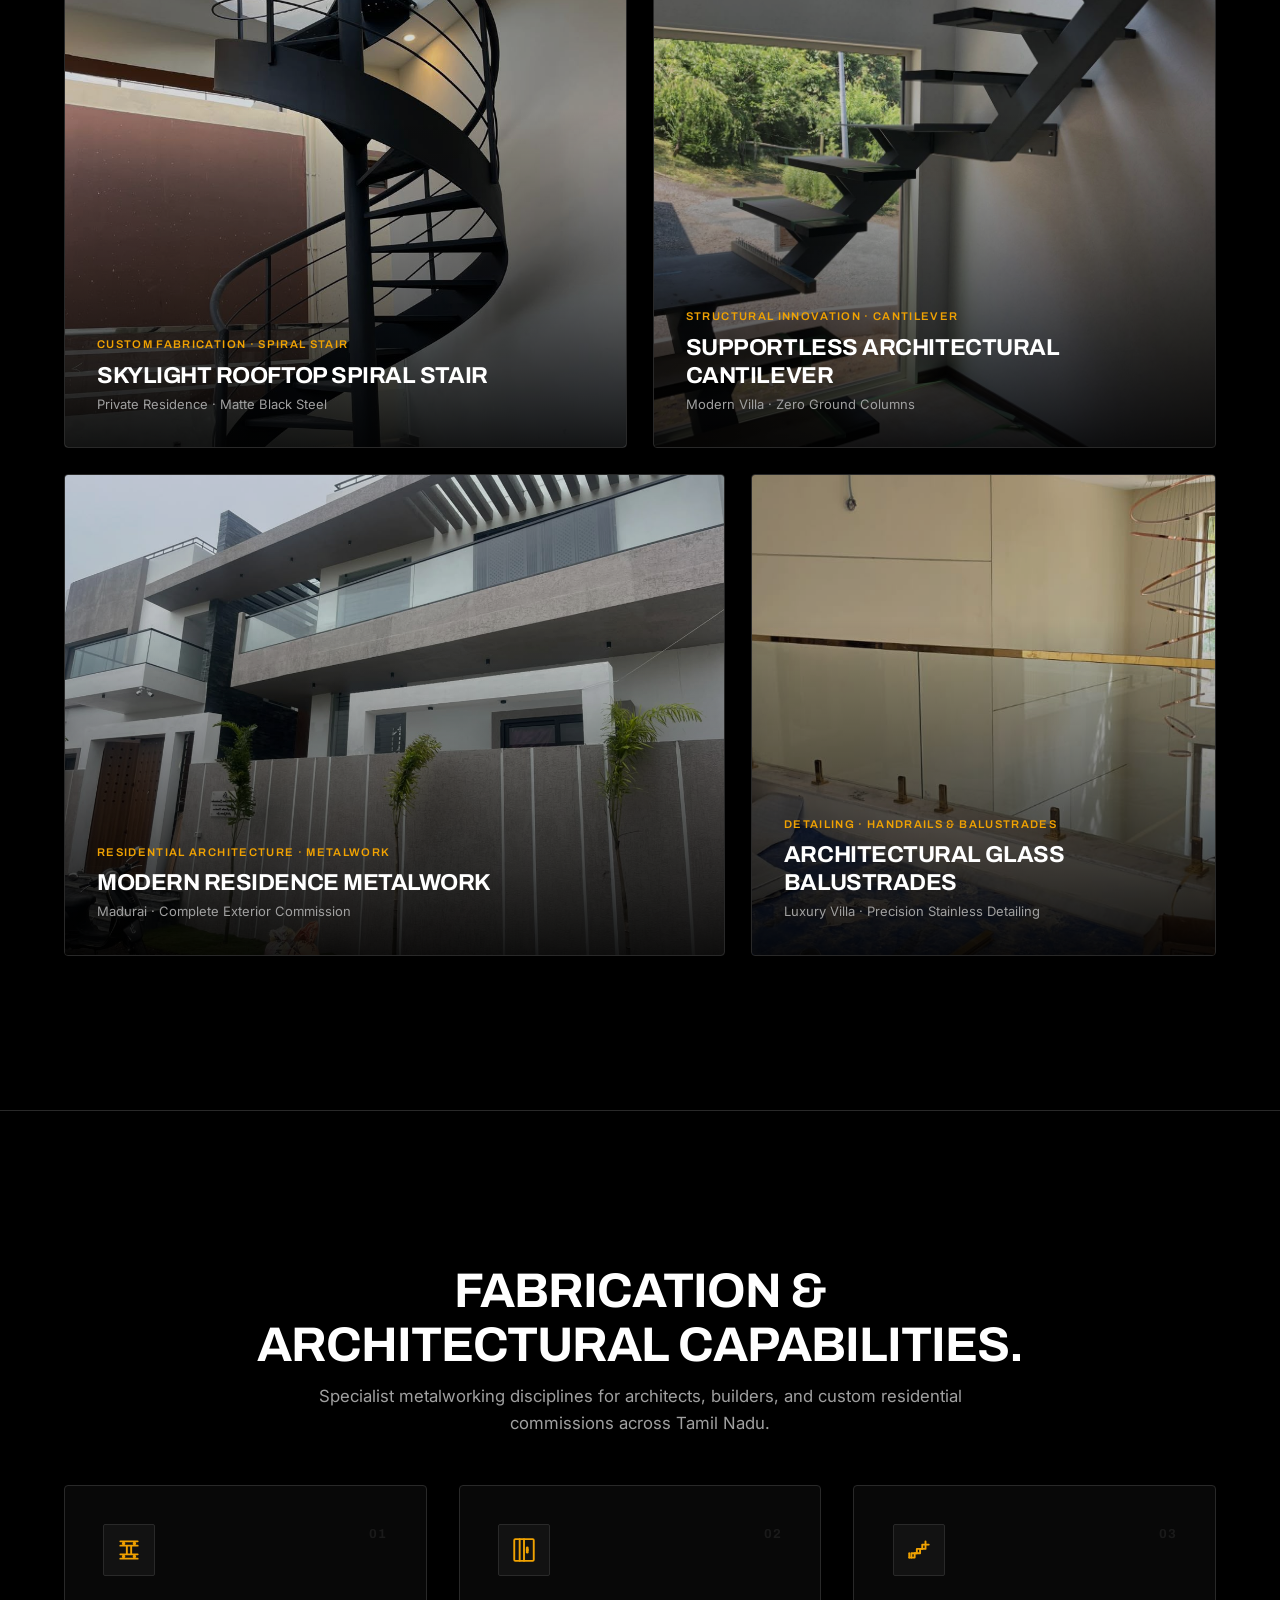
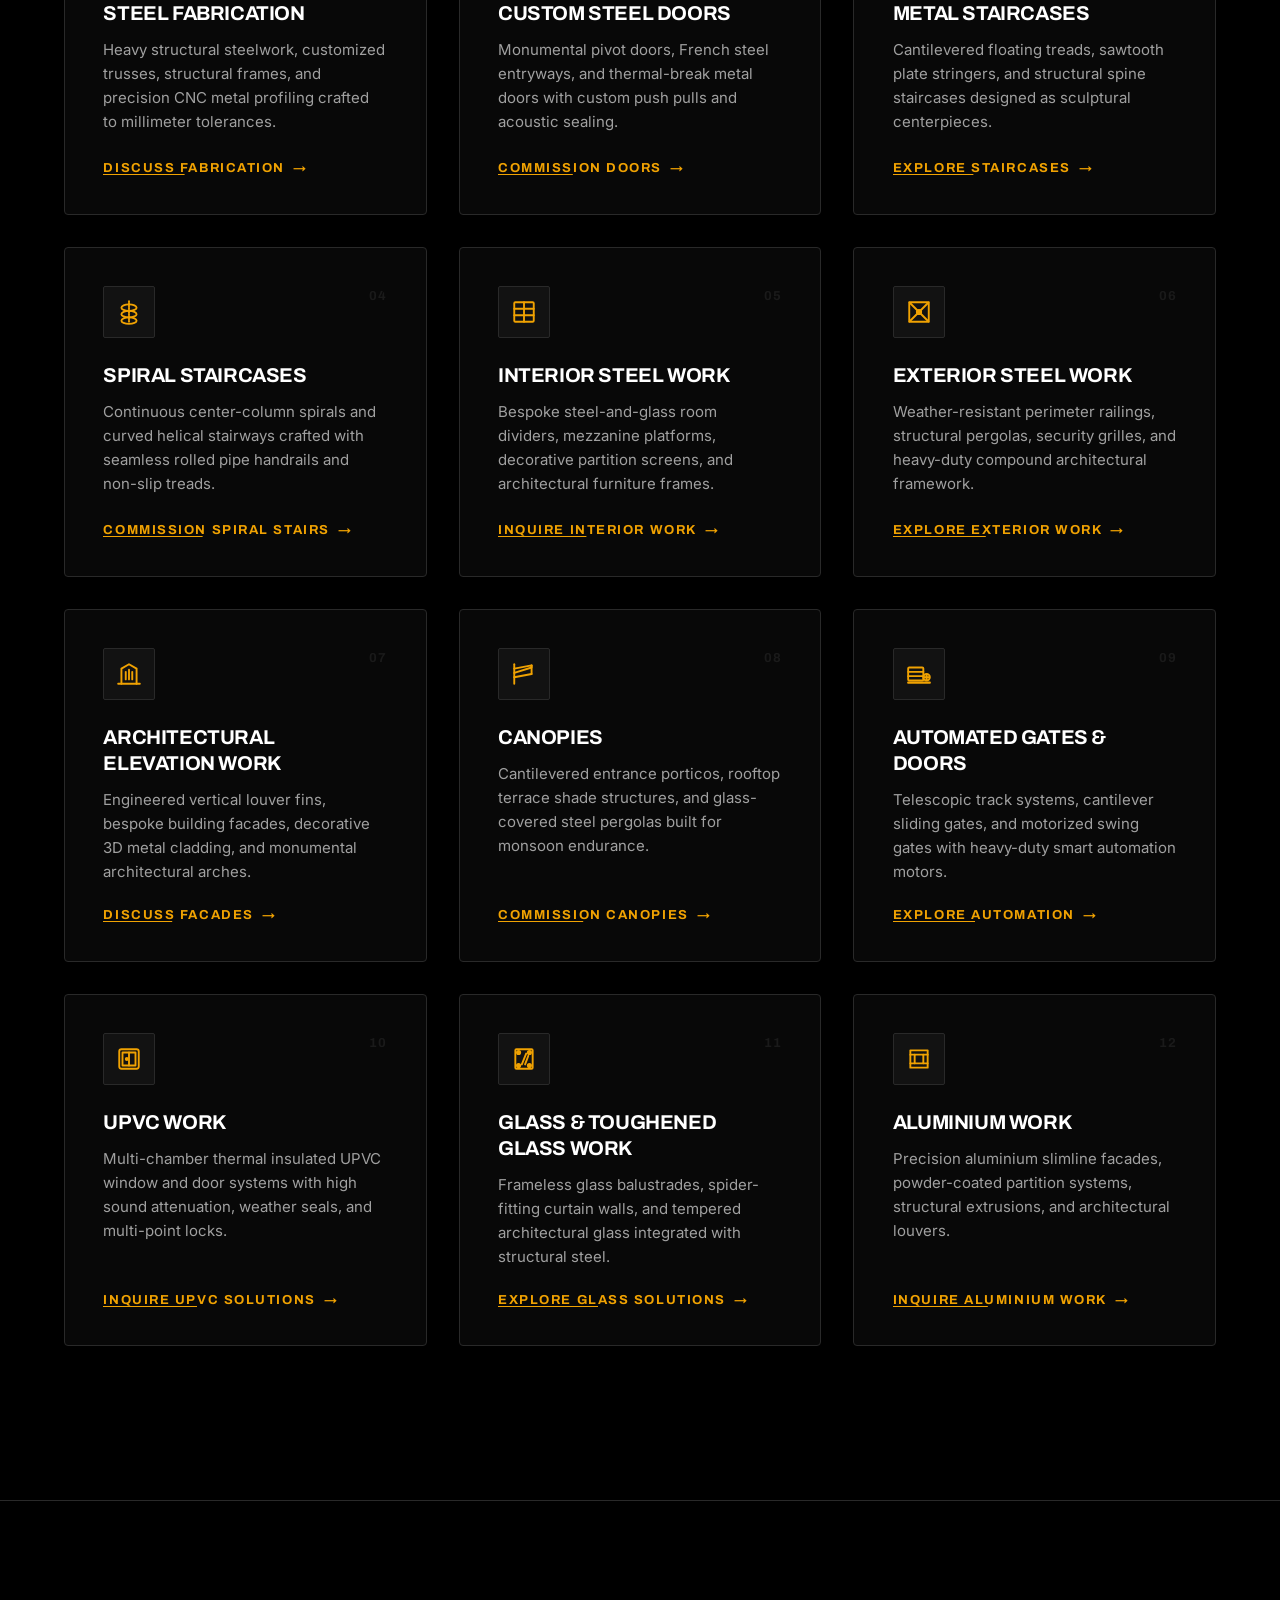
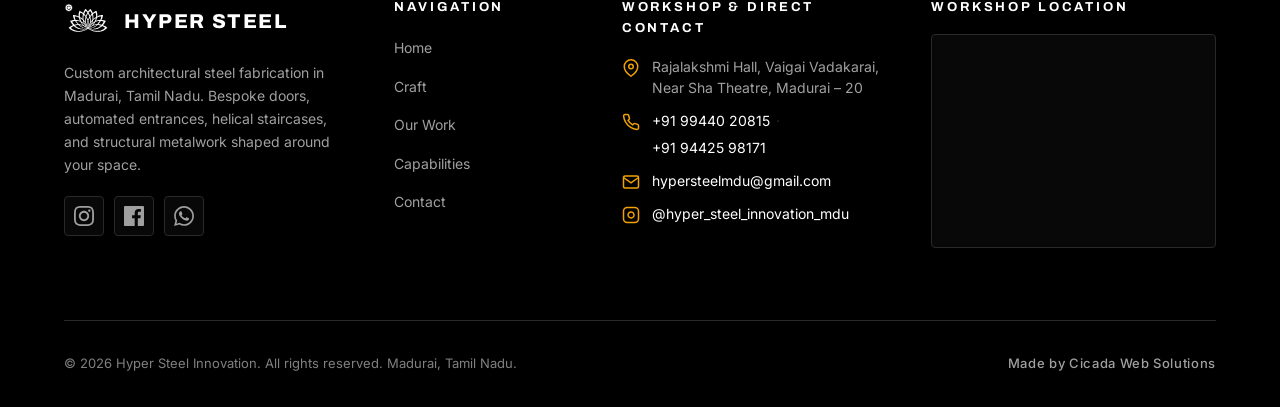
==== commit 57f7e8c8: "Revert "Player v2" This reverts commit bb2a9f4b57d2faa9056cee6cb31cf1ffb495d236." ====
--- a/v2/index.html
+++ b/v2/index.html
@@ -551,213 +551,62 @@
           </div>
 
           <div class="video-player-container">
-            <!-- Main Video Stage with Custom Minimalist Controls -->
             <div class="main-video">
-              <div class="main-video__screen" id="mainVideoScreen">
+              <div class="video">
                 <video
-                  id="mainPlayerVideo"
                   src="assets/videos/balcony_view.mp4"
                   poster="assets/video_posters/balcony_view_poster.jpg"
+                  controls
                   muted
                   autoplay
-                  loop
                   playsinline
                   webkit-playsinline
                   preload="metadata"
                 ></video>
-
-                <!-- Center Play/Pause Indicator -->
-                <button
-                  type="button"
-                  class="video-play-center"
-                  id="videoPlayCenter"
-                  aria-label="Toggle video playback"
-                >
-                  <svg class="icon-play" viewBox="0 0 24 24" width="28" height="28" fill="currentColor">
-                    <polygon points="6,4 20,12 6,20"></polygon>
-                  </svg>
-                  <svg class="icon-pause" viewBox="0 0 24 24" width="28" height="28" fill="currentColor">
-                    <rect x="5" y="4" width="4" height="16"></rect>
-                    <rect x="15" y="4" width="4" height="16"></rect>
-                  </svg>
-                </button>
-
-                <!-- Minimalist Custom Controls Overlay -->
-                <div class="video-controls" id="videoControls">
-                  <!-- Scrubber Bar -->
-                  <div
-                    class="video-scrubber"
-                    id="videoScrubber"
-                    role="slider"
-                    aria-label="Video timeline progress"
-                    aria-valuemin="0"
-                    aria-valuemax="100"
-                    aria-valuenow="0"
-                    tabindex="0"
-                  >
-                    <div class="video-scrubber__buffered" id="videoBuffered"></div>
-                    <div class="video-scrubber__progress" id="videoProgress">
-                      <span class="video-scrubber__handle"></span>
-                    </div>
-                  </div>
-
-                  <!-- Control Buttons Row -->
-                  <div class="video-controls__bar">
-                    <div class="video-controls__left">
-                      <button
-                        type="button"
-                        class="video-ctrl-btn"
-                        id="videoPlayBtn"
-                        aria-label="Pause video"
-                      >
-                        <svg class="icon-play" viewBox="0 0 24 24" width="18" height="18" fill="currentColor">
-                          <polygon points="6,4 20,12 6,20"></polygon>
-                        </svg>
-                        <svg class="icon-pause" viewBox="0 0 24 24" width="18" height="18" fill="currentColor">
-                          <rect x="5" y="4" width="4" height="16"></rect>
-                          <rect x="15" y="4" width="4" height="16"></rect>
-                        </svg>
-                      </button>
-
-                      <div class="video-timecode">
-                        <span id="videoCurrentTime">00:00</span>
-                        <span class="video-timecode__sep">/</span>
-                        <span id="videoDuration">00:00</span>
-                      </div>
-
-                      <div class="video-mute-badge" title="Audio permanently muted for silent architectural presentation">
-                        <svg viewBox="0 0 24 24" width="14" height="14" fill="none" stroke="currentColor" stroke-width="2" stroke-linecap="round" stroke-linejoin="round">
-                          <polygon points="11 5 6 9 2 9 2 15 6 15 11 19 11 5"></polygon>
-                          <line x1="23" y1="9" x2="17" y2="15"></line>
-                          <line x1="17" y1="9" x2="23" y2="15"></line>
-                        </svg>
-                        <span>Muted</span>
-                      </div>
-                    </div>
-
-                    <div class="video-controls__right">
-                      <button
-                        type="button"
-                        class="video-ctrl-btn"
-                        id="videoFullscreenBtn"
-                        aria-label="Toggle fullscreen"
-                      >
-                        <svg viewBox="0 0 24 24" width="18" height="18" fill="none" stroke="currentColor" stroke-width="2" stroke-linecap="round" stroke-linejoin="round">
-                          <path d="M8 3H5a2 2 0 0 0-2 2v3m18 0V5a2 2 0 0 0-2-2h-3m0 18h3a2 2 0 0 0 2-2v-3M3 16v3a2 2 0 0 0 2 2h3"></path>
-                        </svg>
-                      </button>
-                    </div>
-                  </div>
-                </div>
-              </div>
-
-              <!-- Main Video Information Header -->
-              <div class="main-video__info">
-                <h3 class="title" id="mainVideoTitle">Cantilever Balcony Railing &amp; Glass Elevation</h3>
-                <p class="subheading" id="mainVideoSubheading">Sleek architectural steel balustrade with toughened glass panels overlooking courtyard.</p>
-              </div>
-            </div>
-
-            <!-- Scrollable Video Playlist Sidebar -->
+                <h3 class="title">Balcony View</h3>
+              </div>
+            </div>
+
             <div class="video-list" role="list" aria-label="Video playlist">
-              <div class="vid active" role="button" tabindex="0" aria-label="Play Cantilever Balcony Railing &amp; Glass Elevation">
-                <div class="vid-thumb">
-                  <video src="assets/videos/balcony_view.mp4" poster="assets/video_posters/balcony_view_poster.jpg" muted preload="none"></video>
-                </div>
-                <div class="vid-info">
-                  <h4 class="title">Cantilever Balcony Railing &amp; Glass Elevation</h4>
-                  <p class="subheading">Sleek architectural steel balustrade with toughened glass panels overlooking courtyard.</p>
-                </div>
-              </div>
-
-              <div class="vid" role="button" tabindex="0" aria-label="Play Architectural Facade Structural Fitting">
-                <div class="vid-thumb">
-                  <video src="assets/videos/exterior_work.mp4" poster="assets/video_posters/exterior_work_poster.jpg" muted preload="none"></video>
-                </div>
-                <div class="vid-info">
-                  <h4 class="title">Architectural Facade Structural Fitting</h4>
-                  <p class="subheading">On-site structural alignment and precision fitting of architectural steel facade cladding.</p>
-                </div>
-              </div>
-
-              <div class="vid" role="button" tabindex="0" aria-label="Play Finished Villa Steel Elevation">
-                <div class="vid-thumb">
-                  <video src="assets/videos/finished_exterior_2.mp4" poster="assets/video_posters/finished_exterior_2_poster.jpg" muted preload="none"></video>
-                </div>
-                <div class="vid-info">
-                  <h4 class="title">Finished Villa Steel Elevation</h4>
-                  <p class="subheading">Comprehensive contemporary residential steel installation with boundary gates and balustrades.</p>
-                </div>
-              </div>
-
-              <div class="vid" role="button" tabindex="0" aria-label="Play Architectural Residence Vertical Elevation">
-                <div class="vid-thumb">
-                  <video src="assets/videos/finished_exterior_3.mp4" poster="assets/video_posters/finished_exterior_3_poster.jpg" muted preload="none"></video>
-                </div>
-                <div class="vid-info">
-                  <h4 class="title">Architectural Residence Vertical Elevation</h4>
-                  <p class="subheading">Multi-level luxury villa metalwork showing integrated exterior steel details.</p>
-                </div>
-              </div>
-
-              <div class="vid" role="button" tabindex="0" aria-label="Play Laser-Cut Botanical Screen Showcase">
-                <div class="vid-thumb">
-                  <video src="assets/videos/metal_gate_showcase.mp4" poster="assets/video_posters/metal_gate_showcase_poster.jpg" muted preload="none"></video>
-                </div>
-                <div class="vid-info">
-                  <h4 class="title">Laser-Cut Botanical Screen Showcase</h4>
-                  <p class="subheading">CNC laser cut botanical steel motif with mirror stainless insert backing.</p>
-                </div>
-              </div>
-
-              <div class="vid" role="button" tabindex="0" aria-label="Play Structural Steel Roof Framework &amp; Trusses">
-                <div class="vid-thumb">
-                  <video src="assets/videos/roof_work.mp4" poster="assets/video_posters/roof_work_poster.jpg" muted preload="none"></video>
-                </div>
-                <div class="vid-info">
-                  <h4 class="title">Structural Steel Roof Framework &amp; Trusses</h4>
-                  <p class="subheading">Heavy-gauge fabricated steel roof beams and weather-sealed framework engineered for high spans.</p>
-                </div>
-              </div>
-
-              <div class="vid" role="button" tabindex="0" aria-label="Play Multi-Track Sliding Steel Grille Door">
-                <div class="vid-thumb">
-                  <video src="assets/videos/sliding_door.mp4" poster="assets/video_posters/sliding_door_poster.jpg" muted preload="none"></video>
-                </div>
-                <div class="vid-info">
-                  <h4 class="title">Multi-Track Sliding Steel Grille Door</h4>
-                  <p class="subheading">Smooth effortless glide mechanism tested in front of architectural spiral stair.</p>
-                </div>
-              </div>
-
-              <div class="vid" role="button" tabindex="0" aria-label="Play Matte Black Louvered Architectural Entrance">
-                <div class="vid-thumb">
-                  <video src="assets/videos/stylish_door.mp4" poster="assets/video_posters/stylish_door_poster.jpg" muted preload="none"></video>
-                </div>
-                <div class="vid-info">
-                  <h4 class="title">Matte Black Louvered Architectural Entrance</h4>
-                  <p class="subheading">Cinematic reveal of a precision-engineered multi-panel black steel pivot entrance door.</p>
-                </div>
-              </div>
-
-              <div class="vid" role="button" tabindex="0" aria-label="Play Motorized Louvered Boundary Gate">
-                <div class="vid-thumb">
-                  <video src="assets/videos/stylish_gate_2.mp4" poster="assets/video_posters/stylish_gate_2_poster.jpg" muted preload="none"></video>
-                </div>
-                <div class="vid-info">
-                  <h4 class="title">Motorized Louvered Boundary Gate</h4>
-                  <p class="subheading">Automated gate sliding glide operation with integrated safety sensors and quiet motor drive.</p>
-                </div>
-              </div>
-
-              <div class="vid" role="button" tabindex="0" aria-label="Play Heavy Architectural Compound Gate">
-                <div class="vid-thumb">
-                  <video src="assets/videos/stylish_gate_3.mp4" poster="assets/video_posters/stylish_gate_3_poster.jpg" muted preload="none"></video>
-                </div>
-                <div class="vid-info">
-                  <h4 class="title">Heavy Architectural Compound Gate</h4>
-                  <p class="subheading">Smooth cantilever movement of heavy-duty steel and timber composite gate.</p>
-                </div>
+              <div class="vid active" role="button" tabindex="0" aria-label="Play Balcony View">
+                <video src="assets/videos/balcony_view.mp4" poster="assets/video_posters/balcony_view_poster.jpg" muted preload="none"></video>
+                <h3 class="title">Balcony View</h3>
+              </div>
+              <div class="vid" role="button" tabindex="0" aria-label="Play Exterior Work">
+                <video src="assets/videos/exterior_work.mp4" poster="assets/video_posters/exterior_work_poster.jpg" muted preload="none"></video>
+                <h3 class="title">Exterior Work</h3>
+              </div>
+              <div class="vid" role="button" tabindex="0" aria-label="Play Finished Exterior 2">
+                <video src="assets/videos/finished_exterior_2.mp4" poster="assets/video_posters/finished_exterior_2_poster.jpg" muted preload="none"></video>
+                <h3 class="title">Finished Exterior 2</h3>
+              </div>
+              <div class="vid" role="button" tabindex="0" aria-label="Play Finished Exterior 3">
+                <video src="assets/videos/finished_exterior_3.mp4" poster="assets/video_posters/finished_exterior_3_poster.jpg" muted preload="none"></video>
+                <h3 class="title">Finished Exterior 3</h3>
+              </div>
+              <div class="vid" role="button" tabindex="0" aria-label="Play Metal Gate Showcase">
+                <video src="assets/videos/metal_gate_showcase.mp4" poster="assets/video_posters/metal_gate_showcase_poster.jpg" muted preload="none"></video>
+                <h3 class="title">Metal Gate Showcase</h3>
+              </div>
+              <div class="vid" role="button" tabindex="0" aria-label="Play Roof Work">
+                <video src="assets/videos/roof_work.mp4" poster="assets/video_posters/roof_work_poster.jpg" muted preload="none"></video>
+                <h3 class="title">Roof Work</h3>
+              </div>
+              <div class="vid" role="button" tabindex="0" aria-label="Play Sliding Door">
+                <video src="assets/videos/sliding_door.mp4" poster="assets/video_posters/sliding_door_poster.jpg" muted preload="none"></video>
+                <h3 class="title">Sliding Door</h3>
+              </div>
+              <div class="vid" role="button" tabindex="0" aria-label="Play Stylish Door">
+                <video src="assets/videos/stylish_door.mp4" poster="assets/video_posters/stylish_door_poster.jpg" muted preload="none"></video>
+                <h3 class="title">Stylish Door</h3>
+              </div>
+              <div class="vid" role="button" tabindex="0" aria-label="Play Stylish Gate 2">
+                <video src="assets/videos/stylish_gate_2.mp4" poster="assets/video_posters/stylish_gate_2_poster.jpg" muted preload="none"></video>
+                <h3 class="title">Stylish Gate 2</h3>
+              </div>
+              <div class="vid" role="button" tabindex="0" aria-label="Play Stylish Gate 3">
+                <video src="assets/videos/stylish_gate_3.mp4" poster="assets/video_posters/stylish_gate_3_poster.jpg" muted preload="none"></video>
+                <h3 class="title">Stylish Gate 3</h3>
               </div>
             </div>
           </div>
--- a/v2/css/sections.css
+++ b/v2/css/sections.css
@@ -854,7 +854,7 @@
 /* ==========================================================================
    05 — VIDEO PLAYER SHOWCASE
    Clean, minimalistic two-column video player with scrollable playlist.
-   Custom video controls, permanent mute protection, and architectural styling.
+   Scoped, responsive, and dark architectural theme oriented.
    ========================================================================== */
 
 .video-player-section {
@@ -869,13 +869,13 @@
 
 .video-player-container {
   display: grid;
-  grid-template-columns: 1.85fr 1.15fr;
+  grid-template-columns: 2fr 1fr;
   gap: clamp(16px, 2.5vw, 32px);
   align-items: stretch;
   width: 100%;
 }
 
-/* Main Featured Video Card */
+/* Main Featured Video */
 .video-player-container .main-video {
   background: var(--color-surface-elevated);
   border: 1px solid var(--color-border);
@@ -886,252 +886,36 @@
   flex-direction: column;
 }
 
-/* Video Screen Viewport */
-.main-video__screen {
-  position: relative;
+.video-player-container .main-video .video {
+  display: flex;
+  flex-direction: column;
+  width: 100%;
+  height: 100%;
+}
+
+.video-player-container .main-video video {
   width: 100%;
   aspect-ratio: 16 / 9;
   max-height: 68vh;
+  object-fit: contain;
   background: #000;
   border-radius: var(--radius-xs);
-  overflow: hidden;
-  display: flex;
-  align-items: center;
-  justify-content: center;
-}
-
-.main-video__screen video {
-  width: 100%;
-  height: 100%;
-  object-fit: contain;
-  background: #000;
   display: block;
-  cursor: pointer;
-}
-
-/* Center Play/Pause Indicator */
-.video-play-center {
-  position: absolute;
-  top: 50%;
-  left: 50%;
-  transform: translate(-50%, -50%) scale(1);
-  width: 62px;
-  height: 62px;
-  border-radius: 50%;
-  background: rgba(12, 12, 12, 0.75);
-  backdrop-filter: blur(8px);
-  -webkit-backdrop-filter: blur(8px);
-  border: 1.5px solid var(--color-gold);
-  color: var(--color-white);
-  display: flex;
-  align-items: center;
-  justify-content: center;
-  cursor: pointer;
-  z-index: 5;
-  transition: opacity 0.25s var(--ease-architectural), transform 0.25s var(--ease-architectural), background 0.2s ease;
-  box-shadow: 0 8px 24px rgba(0, 0, 0, 0.7), 0 0 20px rgba(240, 162, 2, 0.15);
-}
-
-.video-play-center:hover {
-  background: var(--color-gold);
-  color: var(--color-black);
-  transform: translate(-50%, -50%) scale(1.08);
-}
-
-.video-play-center .icon-pause { display: none; }
-.video-play-center .icon-play { display: block; margin-left: 2px; }
-
-/* When playing: hide center button, reveal subtly on hover */
-.main-video__screen.is-playing .video-play-center {
-  opacity: 0;
-  pointer-events: none;
-}
-
-.main-video__screen.is-playing:hover .video-play-center {
-  opacity: 0.85;
-  pointer-events: auto;
-}
-
-.main-video__screen.is-playing .video-play-center .icon-play { display: none; }
-.main-video__screen.is-playing .video-play-center .icon-pause { display: block; margin-left: 0; }
-
-/* Custom Controls Bar */
-.video-controls {
-  position: absolute;
-  bottom: 0;
-  left: 0;
-  right: 0;
-  z-index: 6;
-  padding: 1.5rem 1rem 0.65rem;
-  background: linear-gradient(to top, rgba(0, 0, 0, 0.92) 0%, rgba(0, 0, 0, 0.5) 60%, transparent 100%);
-  display: flex;
-  flex-direction: column;
-  gap: 0.5rem;
-  transition: opacity 0.28s var(--ease-architectural);
-}
-
-.main-video__screen.is-playing:not(:hover) .video-controls.is-idle {
-  opacity: 0;
-  pointer-events: none;
-}
-
-/* Scrubber / Progress Bar */
-.video-scrubber {
-  position: relative;
-  width: 100%;
-  height: 4px;
-  background: rgba(255, 255, 255, 0.2);
-  border-radius: 2px;
-  cursor: pointer;
-  transition: height 0.15s ease;
-}
-
-.video-scrubber:hover,
-.video-scrubber.is-scrubbing {
-  height: 6px;
-}
-
-.video-scrubber__buffered {
-  position: absolute;
-  top: 0;
-  left: 0;
-  height: 100%;
-  width: 0%;
-  background: rgba(255, 255, 255, 0.3);
-  border-radius: 2px;
-  pointer-events: none;
-}
-
-.video-scrubber__progress {
-  position: absolute;
-  top: 0;
-  left: 0;
-  height: 100%;
-  width: 0%;
-  background: var(--color-gold);
-  border-radius: 2px;
-  pointer-events: none;
-}
-
-.video-scrubber__handle {
-  position: absolute;
-  right: -5px;
-  top: 50%;
-  transform: translateY(-50%) scale(0);
-  width: 10px;
-  height: 10px;
-  border-radius: 50%;
-  background: var(--color-white);
-  box-shadow: 0 0 6px rgba(0, 0, 0, 0.8);
-  transition: transform 0.15s ease;
-}
-
-.video-scrubber:hover .video-scrubber__handle,
-.video-scrubber.is-scrubbing .video-scrubber__handle {
-  transform: translateY(-50%) scale(1);
-}
-
-/* Controls Bar Row */
-.video-controls__bar {
-  display: flex;
-  align-items: center;
-  justify-content: space-between;
-  gap: 0.75rem;
-}
-
-.video-controls__left,
-.video-controls__right {
-  display: flex;
-  align-items: center;
-  gap: 0.65rem;
-}
-
-.video-ctrl-btn {
-  display: inline-flex;
-  align-items: center;
-  justify-content: center;
-  width: 30px;
-  height: 30px;
-  background: transparent;
-  border: none;
-  color: var(--color-white);
-  cursor: pointer;
-  border-radius: var(--radius-xs);
-  transition: color var(--duration-fast) ease, transform var(--duration-fast) ease;
-}
-
-.video-ctrl-btn:hover {
-  color: var(--color-gold);
-  transform: scale(1.1);
-}
-
-.video-ctrl-btn:focus-visible {
-  outline: 2px solid var(--color-gold);
-  outline-offset: 2px;
-}
-
-/* Play/Pause Button State */
-#videoPlayBtn .icon-pause { display: none; }
-.main-video__screen.is-playing #videoPlayBtn .icon-play { display: none; }
-.main-video__screen.is-playing #videoPlayBtn .icon-pause { display: block; }
-
-/* Timecode Display */
-.video-timecode {
-  font-family: var(--font-mono);
-  font-size: 0.75rem;
-  font-variant-numeric: tabular-nums;
-  color: rgba(255, 255, 255, 0.85);
-  margin-left: 0.15rem;
-  user-select: none;
-}
-
-.video-timecode__sep {
-  opacity: 0.45;
-  margin: 0 0.2rem;
-}
-
-/* Permanent Mute Badge */
-.video-mute-badge {
-  display: inline-flex;
-  align-items: center;
-  gap: 5px;
-  font-family: var(--font-mono);
-  font-size: 0.7rem;
-  text-transform: uppercase;
-  letter-spacing: 0.06em;
-  color: rgba(255, 255, 255, 0.6);
-  padding: 3px 8px;
-  background: rgba(255, 255, 255, 0.08);
-  border: 1px solid rgba(255, 255, 255, 0.12);
-  border-radius: var(--radius-xs);
-  user-select: none;
-  pointer-events: none;
-}
-
-/* Main Video Info Section */
-.main-video__info {
-  padding-top: clamp(14px, 1.8vw, 20px);
-  display: flex;
-  flex-direction: column;
-  gap: 4px;
-}
-
-.main-video__info .title {
-  color: var(--color-white);
-  font-family: var(--font-heading);
-  font-size: clamp(1.2rem, 1.8vw, 1.55rem);
-  font-weight: 700;
+  outline: none;
+  accent-color: var(--color-gold);
+}
+
+.video-player-container .main-video .title {
+  color: var(--color-white);
+  font-family: var(--font-heading);
+  font-size: clamp(1.15rem, 1.8vw, 1.5rem);
+  font-weight: 600;
   letter-spacing: var(--tracking-tight);
+  padding-top: clamp(12px, 1.5vw, 18px);
+  padding-bottom: 4px;
   line-height: var(--leading-snug);
-  margin: 0;
-}
-
-.main-video__info .subheading {
-  color: var(--color-gray-muted);
-  font-family: var(--font-body);
-  font-size: clamp(0.875rem, 1.1vw, 0.975rem);
-  line-height: var(--leading-body);
-  margin: 0;
+  text-transform: capitalize;
+  margin-top: auto;
 }
 
 /* Video Playlist Sidebar */
@@ -1147,6 +931,7 @@
   box-shadow: 0 16px 40px rgba(0, 0, 0, 0.6);
 }
 
+/* Minimalist Dark Scrollbar */
 .video-player-container .video-list::-webkit-scrollbar {
   width: 6px;
 }
@@ -1168,11 +953,11 @@
 /* Playlist Items */
 .video-player-container .video-list .vid {
   display: flex;
-  align-items: flex-start;
+  align-items: center;
   gap: 14px;
   background: var(--color-surface);
   border-radius: var(--radius-xs);
-  margin: 6px 4px;
+  margin: 8px 4px;
   padding: 10px 12px;
   border: 1px solid rgba(255, 255, 255, 0.05);
   cursor: pointer;
@@ -1180,80 +965,44 @@
   transition: all var(--duration-fast) var(--ease-architectural);
 }
 
-.video-player-container .video-list .vid-thumb {
-  width: 90px;
-  height: 58px;
+.video-player-container .video-list .vid video {
+  width: 88px;
+  height: 56px;
   border-radius: var(--radius-xs);
-  overflow: hidden;
+  object-fit: cover;
   background: #000;
   flex-shrink: 0;
-  margin-top: 2px;
-}
-
-.video-player-container .video-list .vid-thumb video {
-  width: 100%;
-  height: 100%;
-  object-fit: cover;
-  display: block;
   pointer-events: none;
 }
 
-.video-player-container .video-list .vid-info {
-  display: flex;
-  flex-direction: column;
-  gap: 3px;
-  min-width: 0;
-  flex: 1;
-}
-
-.video-player-container .video-list .vid-info .title {
-  color: #e4e4e4;
-  font-family: var(--font-heading);
+.video-player-container .video-list .vid .title {
+  color: var(--color-gray-muted);
+  font-family: var(--font-body);
   font-size: 0.9375rem;
-  font-weight: 600;
-  line-height: 1.3;
-  margin: 0;
-  transition: color var(--duration-fast) var(--ease-architectural);
-}
-
-.video-player-container .video-list .vid-info .subheading {
-  color: var(--color-gray);
-  font-family: var(--font-body);
-  font-size: 0.8125rem;
-  line-height: 1.38;
-  margin: 0;
-  display: -webkit-box;
-  -webkit-line-clamp: 2;
-  -webkit-box-orient: vertical;
-  overflow: hidden;
+  font-weight: 500;
+  line-height: 1.35;
+  text-transform: capitalize;
   transition: color var(--duration-fast) var(--ease-architectural);
 }
 
 .video-player-container .video-list .vid:hover {
   background: #181818;
-  border-color: rgba(240, 162, 2, 0.35);
-}
-
-.video-player-container .video-list .vid:hover .vid-info .title {
-  color: var(--color-white);
-}
-
-.video-player-container .video-list .vid:hover .vid-info .subheading {
-  color: #b0b0b0;
+  border-color: rgba(240, 162, 2, 0.3);
+}
+
+.video-player-container .video-list .vid:hover .title {
+  color: var(--color-white);
 }
 
 .video-player-container .video-list .vid.active {
-  background: rgba(240, 162, 2, 0.08);
+  background: rgba(240, 162, 2, 0.09);
   border-color: var(--color-gold);
   border-left: 3px solid var(--color-gold);
 }
 
-.video-player-container .video-list .vid.active .vid-info .title {
+.video-player-container .video-list .vid.active .title {
   color: var(--color-gold);
-}
-
-.video-player-container .video-list .vid.active .vid-info .subheading {
-  color: #c8c8c8;
+  font-weight: 600;
 }
 
 .video-player-container .video-list .vid:focus-visible {
@@ -1265,15 +1014,15 @@
 @media (max-width: 991px) {
   .video-player-container {
     grid-template-columns: 1fr;
-    gap: 20px;
+    gap: 16px;
   }
 
   .video-player-container .video-list {
     height: 380px;
-    max-height: 52vh;
-  }
-
-  .main-video__screen {
+    max-height: 50vh;
+  }
+
+  .video-player-container .main-video video {
     max-height: 55vh;
   }
 }
@@ -1284,22 +1033,13 @@
     gap: 10px;
   }
 
-  .video-player-container .video-list .vid-thumb {
+  .video-player-container .video-list .vid video {
     width: 76px;
-    height: 50px;
-  }
-
-  .video-player-container .video-list .vid-info .title {
+    height: 48px;
+  }
+
+  .video-player-container .video-list .vid .title {
     font-size: 0.875rem;
-  }
-
-  .video-player-container .video-list .vid-info .subheading {
-    font-size: 0.775rem;
-  }
-
-  .video-play-center {
-    width: 52px;
-    height: 52px;
   }
 }
 
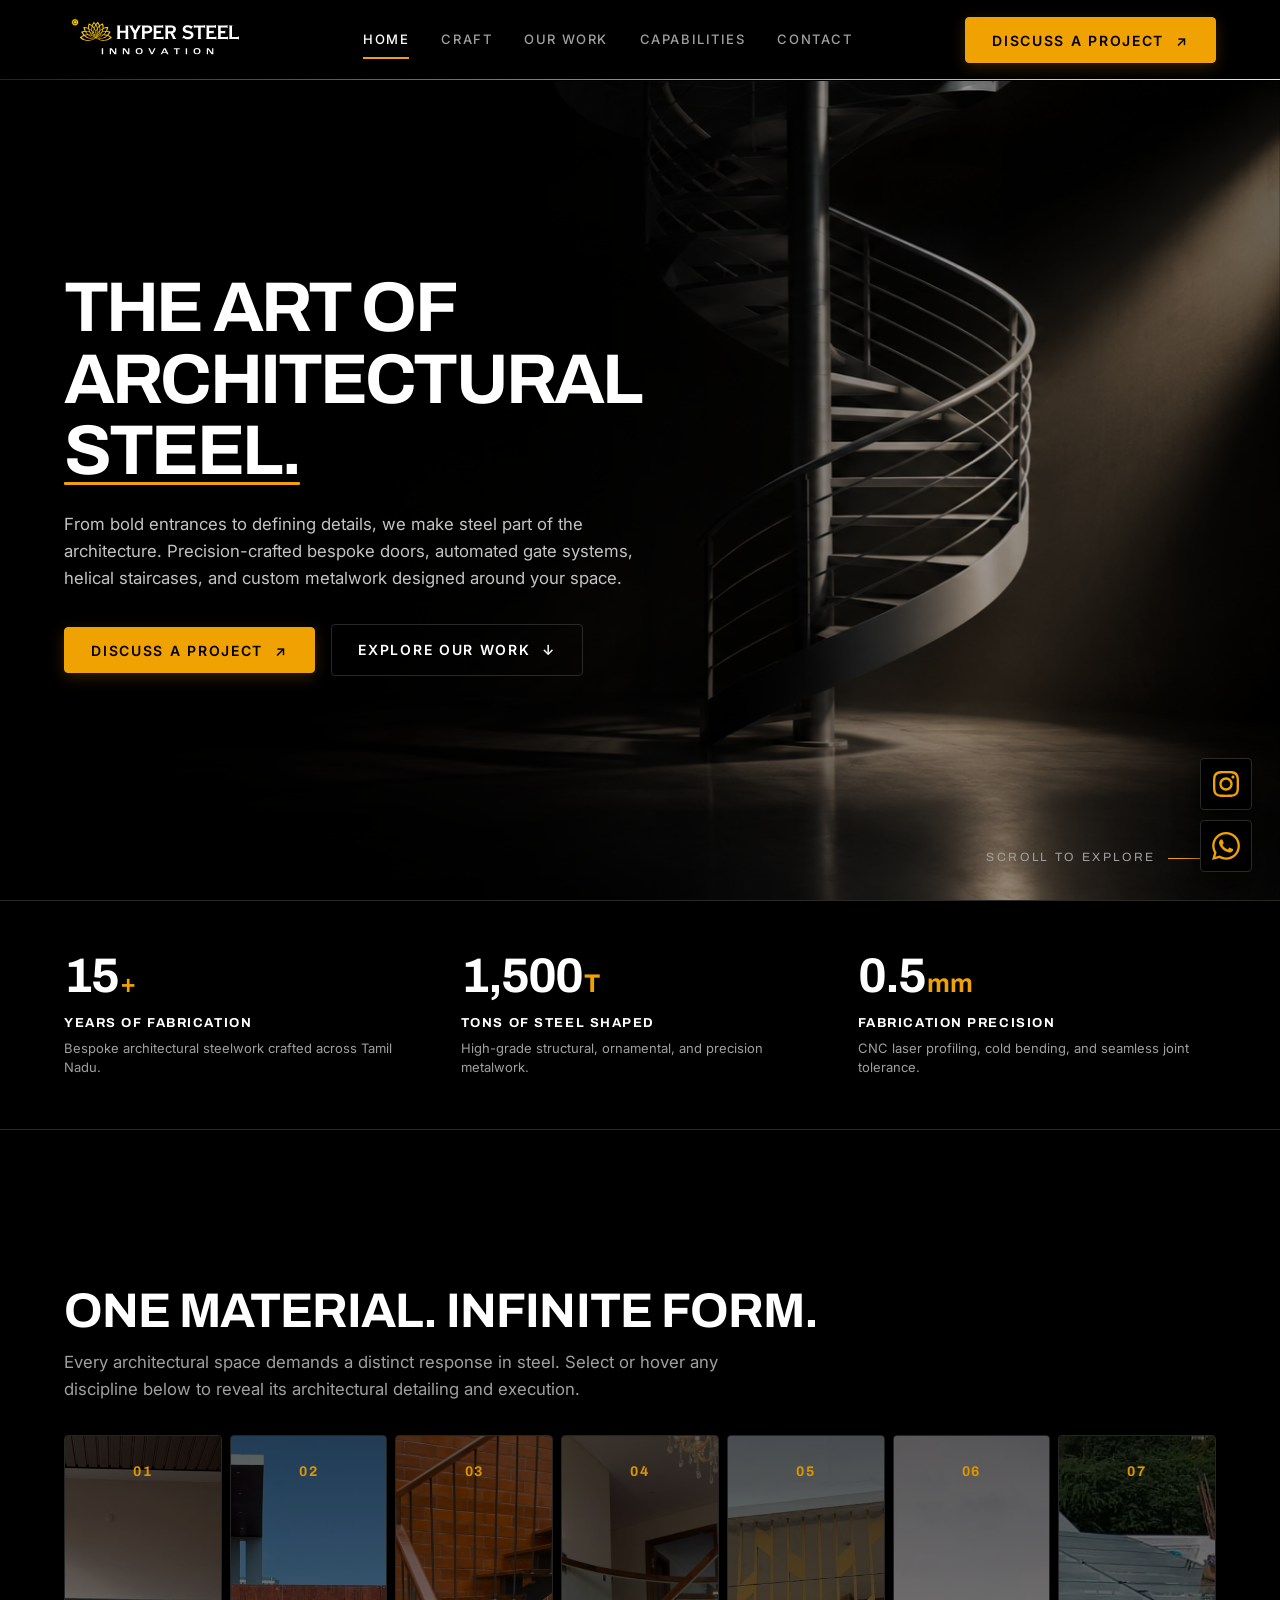
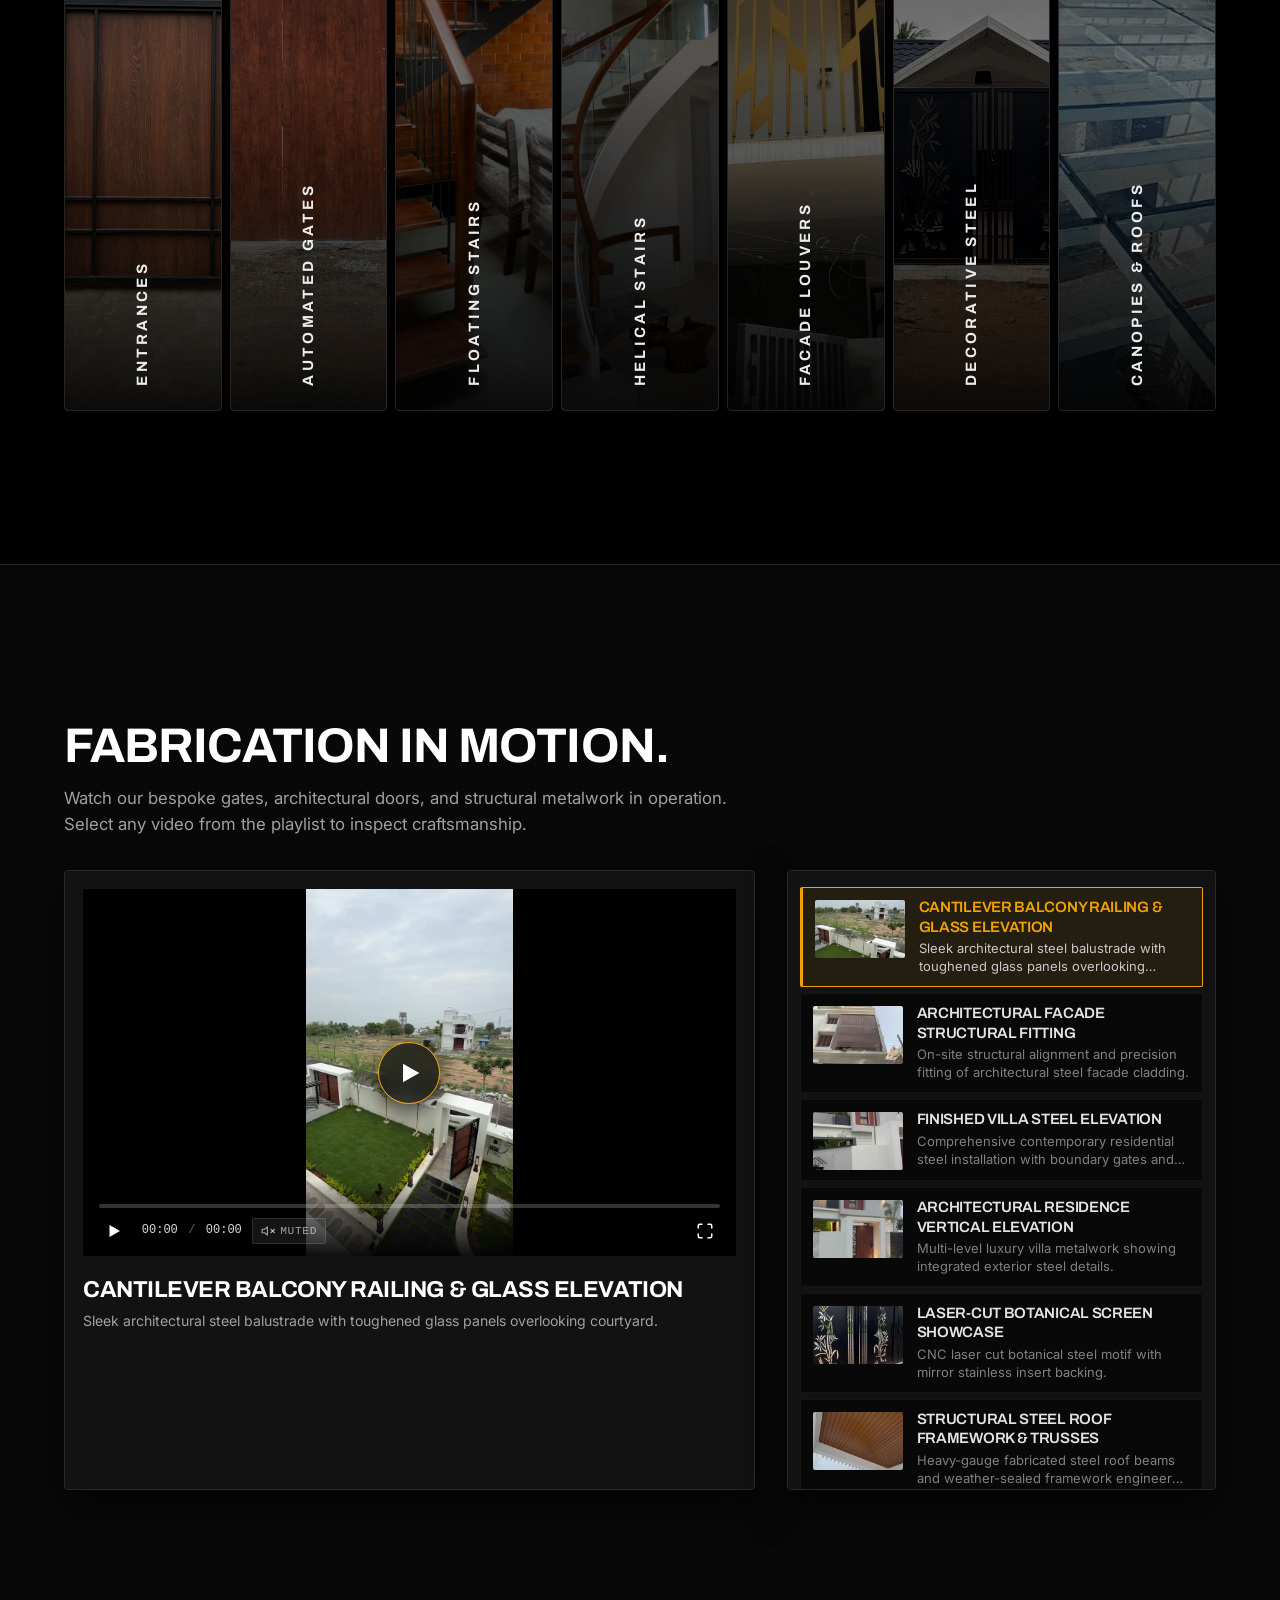
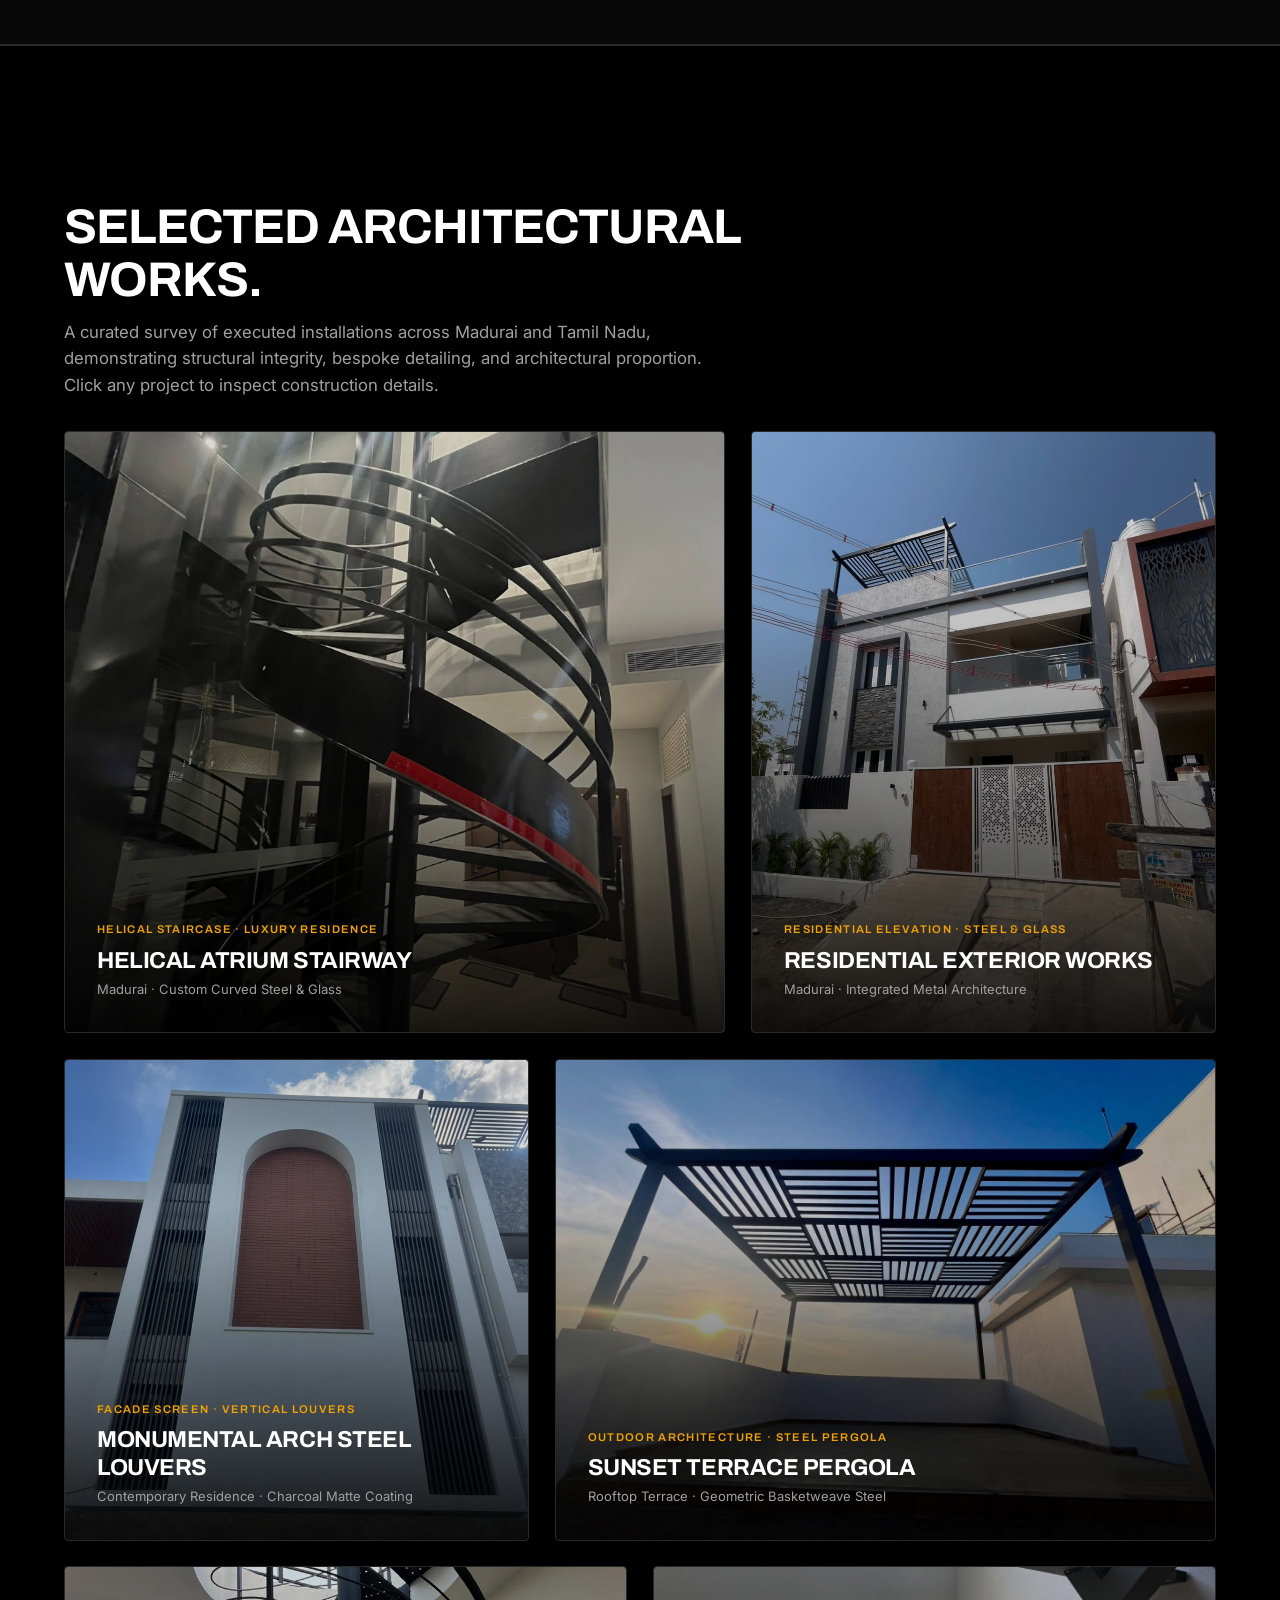
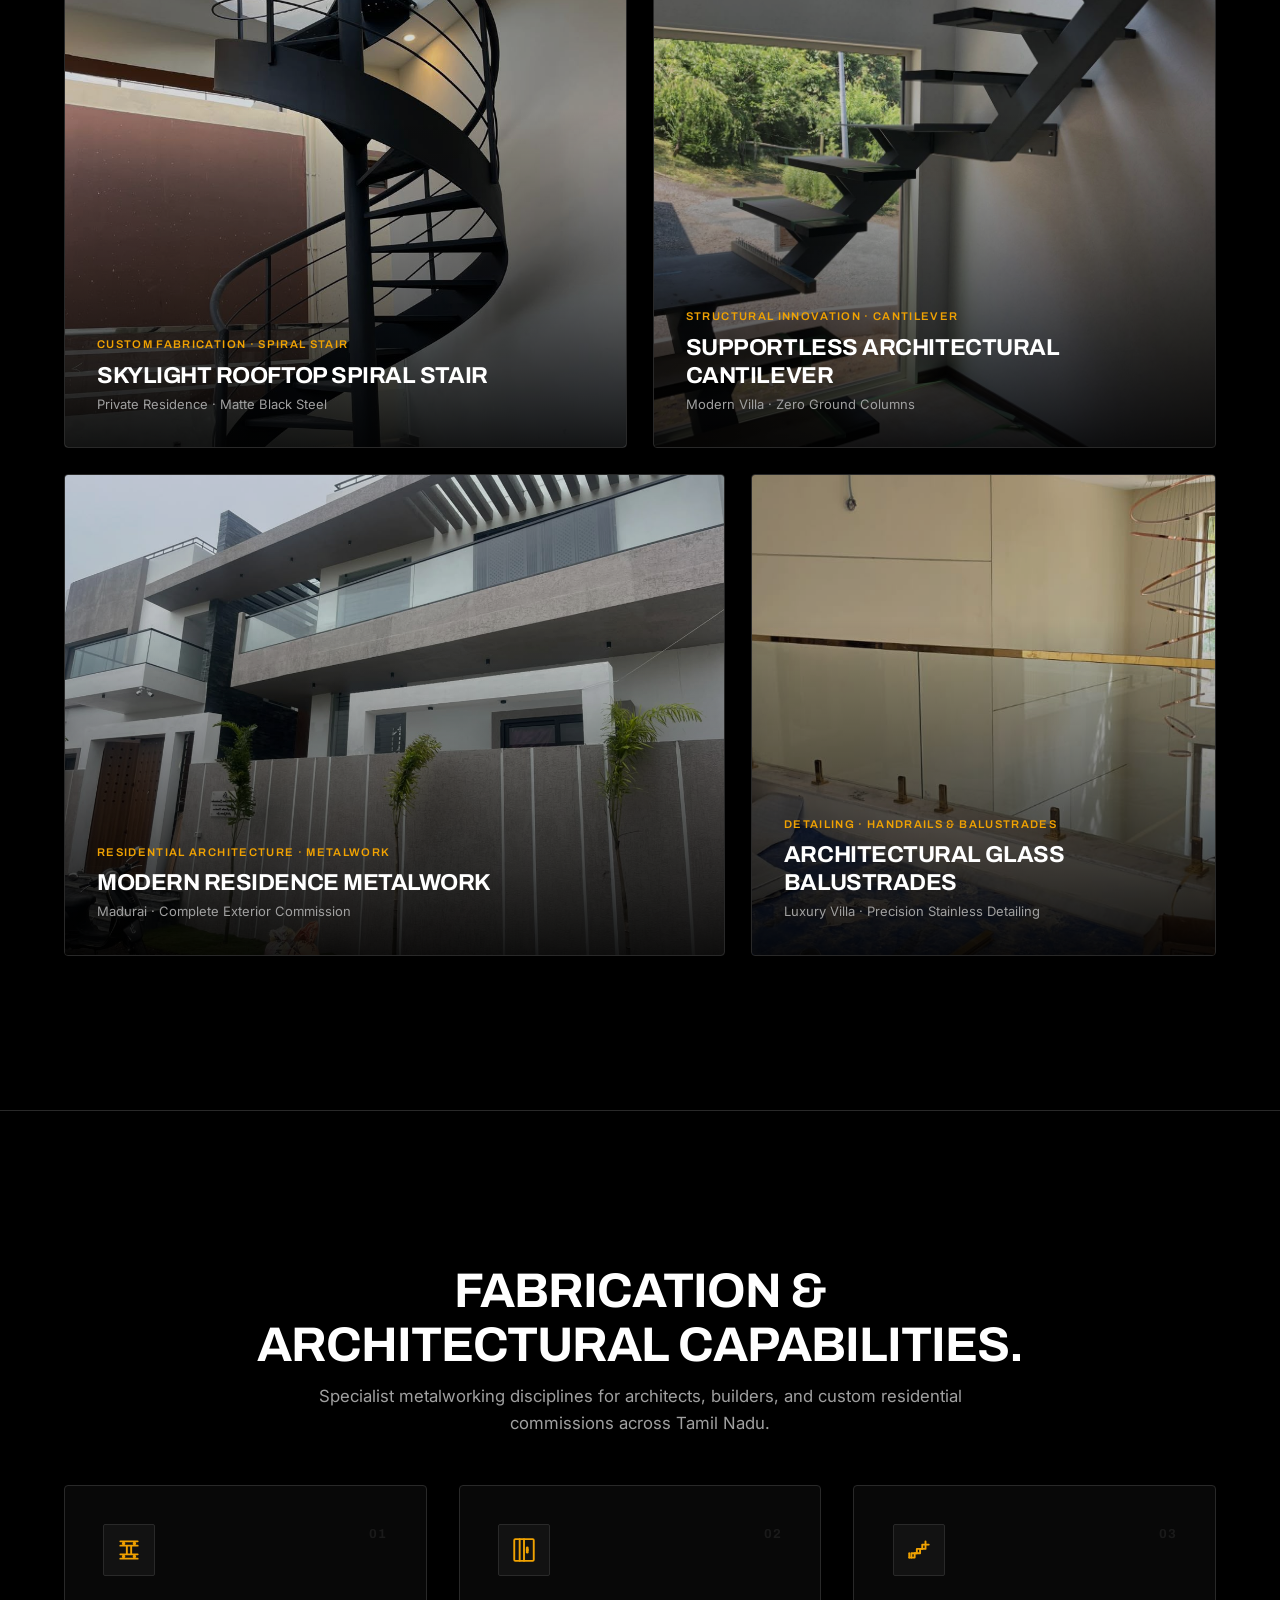
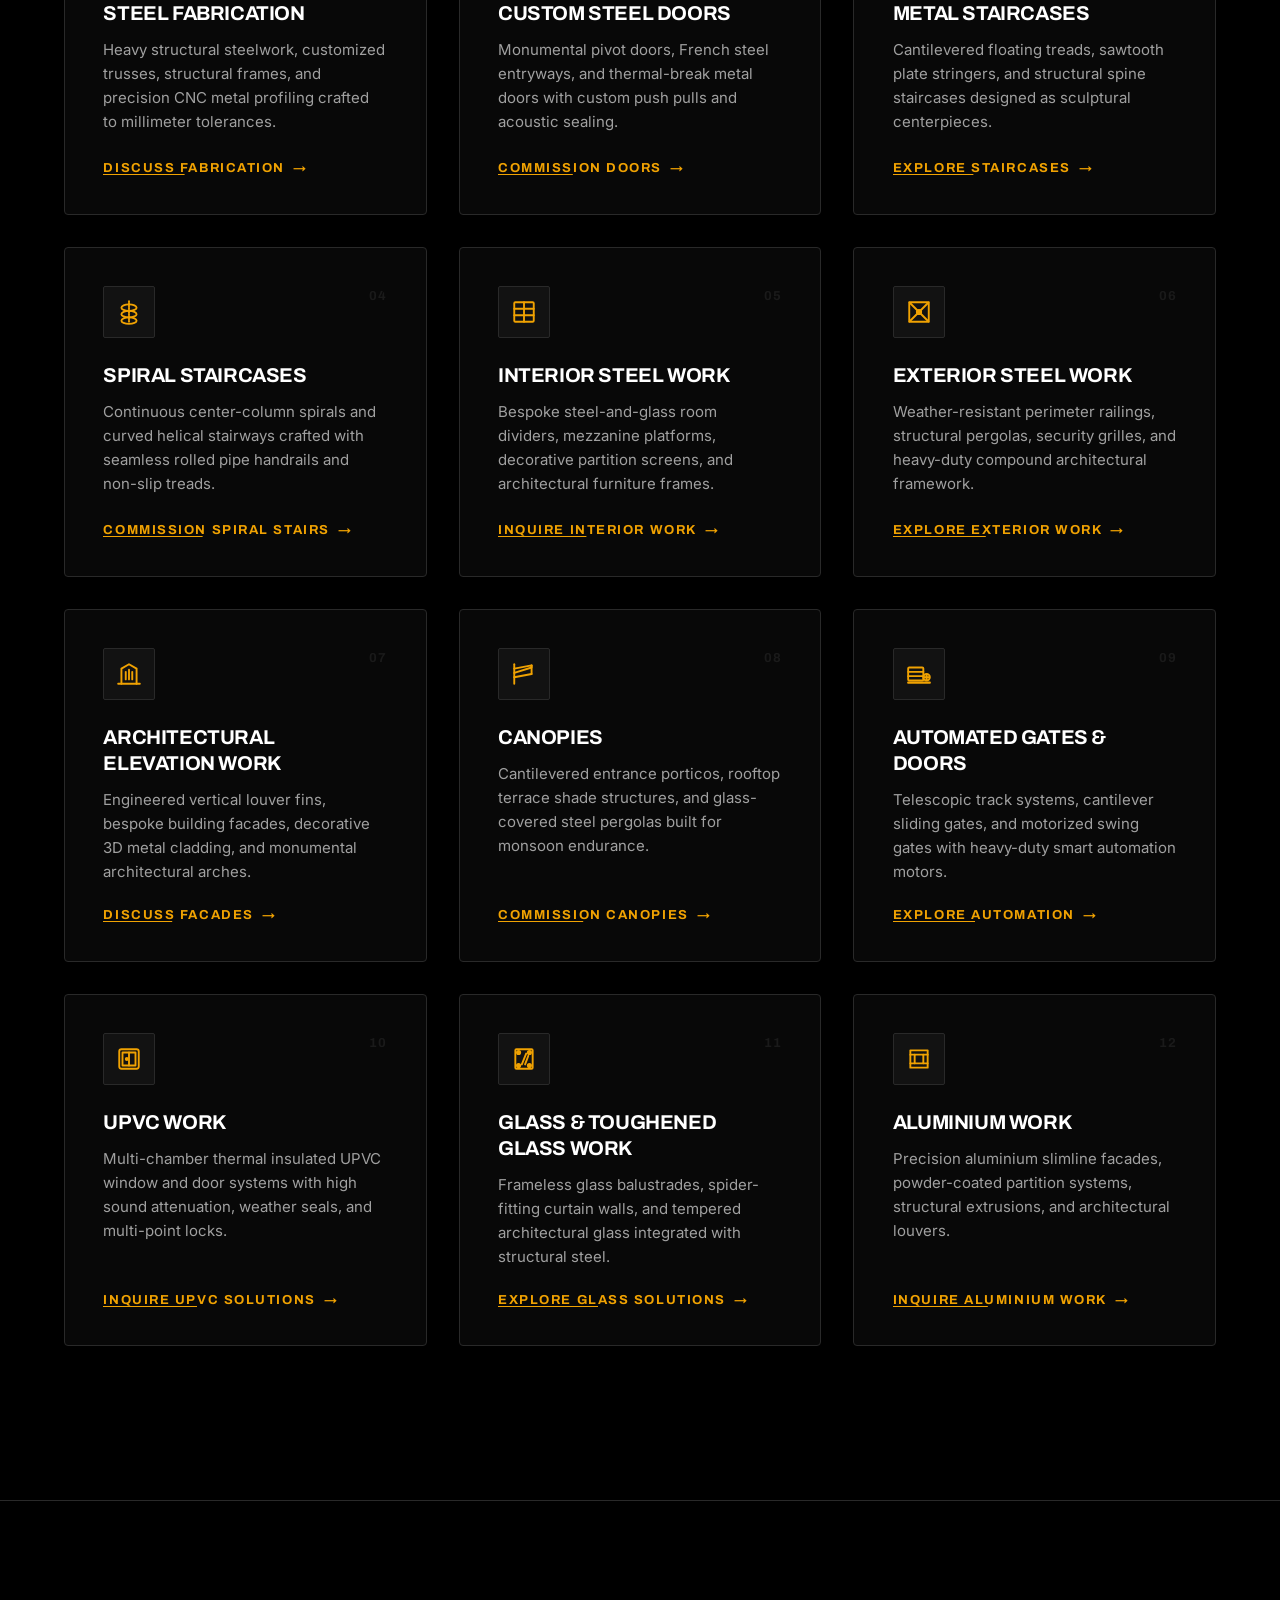
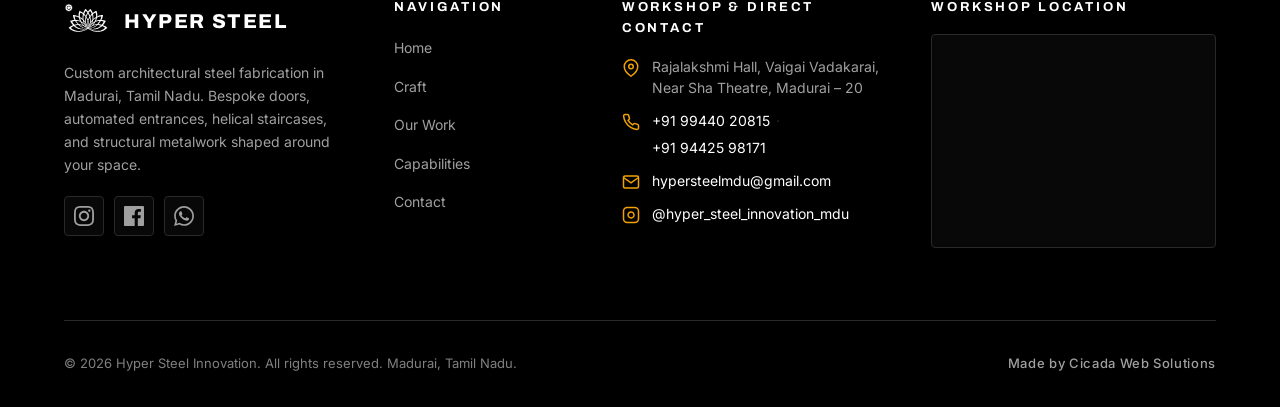
==== commit 6621e13f: "Reapply "Player v2" This reverts commit 57f7e8c8304e23533ebdd7f2a543f57dd8b7ce82." ====
--- a/v2/index.html
+++ b/v2/index.html
@@ -551,62 +551,213 @@
           </div>
 
           <div class="video-player-container">
+            <!-- Main Video Stage with Custom Minimalist Controls -->
             <div class="main-video">
-              <div class="video">
+              <div class="main-video__screen" id="mainVideoScreen">
                 <video
+                  id="mainPlayerVideo"
                   src="assets/videos/balcony_view.mp4"
                   poster="assets/video_posters/balcony_view_poster.jpg"
-                  controls
                   muted
                   autoplay
+                  loop
                   playsinline
                   webkit-playsinline
                   preload="metadata"
                 ></video>
-                <h3 class="title">Balcony View</h3>
-              </div>
-            </div>
-
+
+                <!-- Center Play/Pause Indicator -->
+                <button
+                  type="button"
+                  class="video-play-center"
+                  id="videoPlayCenter"
+                  aria-label="Toggle video playback"
+                >
+                  <svg class="icon-play" viewBox="0 0 24 24" width="28" height="28" fill="currentColor">
+                    <polygon points="6,4 20,12 6,20"></polygon>
+                  </svg>
+                  <svg class="icon-pause" viewBox="0 0 24 24" width="28" height="28" fill="currentColor">
+                    <rect x="5" y="4" width="4" height="16"></rect>
+                    <rect x="15" y="4" width="4" height="16"></rect>
+                  </svg>
+                </button>
+
+                <!-- Minimalist Custom Controls Overlay -->
+                <div class="video-controls" id="videoControls">
+                  <!-- Scrubber Bar -->
+                  <div
+                    class="video-scrubber"
+                    id="videoScrubber"
+                    role="slider"
+                    aria-label="Video timeline progress"
+                    aria-valuemin="0"
+                    aria-valuemax="100"
+                    aria-valuenow="0"
+                    tabindex="0"
+                  >
+                    <div class="video-scrubber__buffered" id="videoBuffered"></div>
+                    <div class="video-scrubber__progress" id="videoProgress">
+                      <span class="video-scrubber__handle"></span>
+                    </div>
+                  </div>
+
+                  <!-- Control Buttons Row -->
+                  <div class="video-controls__bar">
+                    <div class="video-controls__left">
+                      <button
+                        type="button"
+                        class="video-ctrl-btn"
+                        id="videoPlayBtn"
+                        aria-label="Pause video"
+                      >
+                        <svg class="icon-play" viewBox="0 0 24 24" width="18" height="18" fill="currentColor">
+                          <polygon points="6,4 20,12 6,20"></polygon>
+                        </svg>
+                        <svg class="icon-pause" viewBox="0 0 24 24" width="18" height="18" fill="currentColor">
+                          <rect x="5" y="4" width="4" height="16"></rect>
+                          <rect x="15" y="4" width="4" height="16"></rect>
+                        </svg>
+                      </button>
+
+                      <div class="video-timecode">
+                        <span id="videoCurrentTime">00:00</span>
+                        <span class="video-timecode__sep">/</span>
+                        <span id="videoDuration">00:00</span>
+                      </div>
+
+                      <div class="video-mute-badge" title="Audio permanently muted for silent architectural presentation">
+                        <svg viewBox="0 0 24 24" width="14" height="14" fill="none" stroke="currentColor" stroke-width="2" stroke-linecap="round" stroke-linejoin="round">
+                          <polygon points="11 5 6 9 2 9 2 15 6 15 11 19 11 5"></polygon>
+                          <line x1="23" y1="9" x2="17" y2="15"></line>
+                          <line x1="17" y1="9" x2="23" y2="15"></line>
+                        </svg>
+                        <span>Muted</span>
+                      </div>
+                    </div>
+
+                    <div class="video-controls__right">
+                      <button
+                        type="button"
+                        class="video-ctrl-btn"
+                        id="videoFullscreenBtn"
+                        aria-label="Toggle fullscreen"
+                      >
+                        <svg viewBox="0 0 24 24" width="18" height="18" fill="none" stroke="currentColor" stroke-width="2" stroke-linecap="round" stroke-linejoin="round">
+                          <path d="M8 3H5a2 2 0 0 0-2 2v3m18 0V5a2 2 0 0 0-2-2h-3m0 18h3a2 2 0 0 0 2-2v-3M3 16v3a2 2 0 0 0 2 2h3"></path>
+                        </svg>
+                      </button>
+                    </div>
+                  </div>
+                </div>
+              </div>
+
+              <!-- Main Video Information Header -->
+              <div class="main-video__info">
+                <h3 class="title" id="mainVideoTitle">Cantilever Balcony Railing &amp; Glass Elevation</h3>
+                <p class="subheading" id="mainVideoSubheading">Sleek architectural steel balustrade with toughened glass panels overlooking courtyard.</p>
+              </div>
+            </div>
+
+            <!-- Scrollable Video Playlist Sidebar -->
             <div class="video-list" role="list" aria-label="Video playlist">
-              <div class="vid active" role="button" tabindex="0" aria-label="Play Balcony View">
-                <video src="assets/videos/balcony_view.mp4" poster="assets/video_posters/balcony_view_poster.jpg" muted preload="none"></video>
-                <h3 class="title">Balcony View</h3>
-              </div>
-              <div class="vid" role="button" tabindex="0" aria-label="Play Exterior Work">
-                <video src="assets/videos/exterior_work.mp4" poster="assets/video_posters/exterior_work_poster.jpg" muted preload="none"></video>
-                <h3 class="title">Exterior Work</h3>
-              </div>
-              <div class="vid" role="button" tabindex="0" aria-label="Play Finished Exterior 2">
-                <video src="assets/videos/finished_exterior_2.mp4" poster="assets/video_posters/finished_exterior_2_poster.jpg" muted preload="none"></video>
-                <h3 class="title">Finished Exterior 2</h3>
-              </div>
-              <div class="vid" role="button" tabindex="0" aria-label="Play Finished Exterior 3">
-                <video src="assets/videos/finished_exterior_3.mp4" poster="assets/video_posters/finished_exterior_3_poster.jpg" muted preload="none"></video>
-                <h3 class="title">Finished Exterior 3</h3>
-              </div>
-              <div class="vid" role="button" tabindex="0" aria-label="Play Metal Gate Showcase">
-                <video src="assets/videos/metal_gate_showcase.mp4" poster="assets/video_posters/metal_gate_showcase_poster.jpg" muted preload="none"></video>
-                <h3 class="title">Metal Gate Showcase</h3>
-              </div>
-              <div class="vid" role="button" tabindex="0" aria-label="Play Roof Work">
-                <video src="assets/videos/roof_work.mp4" poster="assets/video_posters/roof_work_poster.jpg" muted preload="none"></video>
-                <h3 class="title">Roof Work</h3>
-              </div>
-              <div class="vid" role="button" tabindex="0" aria-label="Play Sliding Door">
-                <video src="assets/videos/sliding_door.mp4" poster="assets/video_posters/sliding_door_poster.jpg" muted preload="none"></video>
-                <h3 class="title">Sliding Door</h3>
-              </div>
-              <div class="vid" role="button" tabindex="0" aria-label="Play Stylish Door">
-                <video src="assets/videos/stylish_door.mp4" poster="assets/video_posters/stylish_door_poster.jpg" muted preload="none"></video>
-                <h3 class="title">Stylish Door</h3>
-              </div>
-              <div class="vid" role="button" tabindex="0" aria-label="Play Stylish Gate 2">
-                <video src="assets/videos/stylish_gate_2.mp4" poster="assets/video_posters/stylish_gate_2_poster.jpg" muted preload="none"></video>
-                <h3 class="title">Stylish Gate 2</h3>
-              </div>
-              <div class="vid" role="button" tabindex="0" aria-label="Play Stylish Gate 3">
-                <video src="assets/videos/stylish_gate_3.mp4" poster="assets/video_posters/stylish_gate_3_poster.jpg" muted preload="none"></video>
-                <h3 class="title">Stylish Gate 3</h3>
+              <div class="vid active" role="button" tabindex="0" aria-label="Play Cantilever Balcony Railing &amp; Glass Elevation">
+                <div class="vid-thumb">
+                  <video src="assets/videos/balcony_view.mp4" poster="assets/video_posters/balcony_view_poster.jpg" muted preload="none"></video>
+                </div>
+                <div class="vid-info">
+                  <h4 class="title">Cantilever Balcony Railing &amp; Glass Elevation</h4>
+                  <p class="subheading">Sleek architectural steel balustrade with toughened glass panels overlooking courtyard.</p>
+                </div>
+              </div>
+
+              <div class="vid" role="button" tabindex="0" aria-label="Play Architectural Facade Structural Fitting">
+                <div class="vid-thumb">
+                  <video src="assets/videos/exterior_work.mp4" poster="assets/video_posters/exterior_work_poster.jpg" muted preload="none"></video>
+                </div>
+                <div class="vid-info">
+                  <h4 class="title">Architectural Facade Structural Fitting</h4>
+                  <p class="subheading">On-site structural alignment and precision fitting of architectural steel facade cladding.</p>
+                </div>
+              </div>
+
+              <div class="vid" role="button" tabindex="0" aria-label="Play Finished Villa Steel Elevation">
+                <div class="vid-thumb">
+                  <video src="assets/videos/finished_exterior_2.mp4" poster="assets/video_posters/finished_exterior_2_poster.jpg" muted preload="none"></video>
+                </div>
+                <div class="vid-info">
+                  <h4 class="title">Finished Villa Steel Elevation</h4>
+                  <p class="subheading">Comprehensive contemporary residential steel installation with boundary gates and balustrades.</p>
+                </div>
+              </div>
+
+              <div class="vid" role="button" tabindex="0" aria-label="Play Architectural Residence Vertical Elevation">
+                <div class="vid-thumb">
+                  <video src="assets/videos/finished_exterior_3.mp4" poster="assets/video_posters/finished_exterior_3_poster.jpg" muted preload="none"></video>
+                </div>
+                <div class="vid-info">
+                  <h4 class="title">Architectural Residence Vertical Elevation</h4>
+                  <p class="subheading">Multi-level luxury villa metalwork showing integrated exterior steel details.</p>
+                </div>
+              </div>
+
+              <div class="vid" role="button" tabindex="0" aria-label="Play Laser-Cut Botanical Screen Showcase">
+                <div class="vid-thumb">
+                  <video src="assets/videos/metal_gate_showcase.mp4" poster="assets/video_posters/metal_gate_showcase_poster.jpg" muted preload="none"></video>
+                </div>
+                <div class="vid-info">
+                  <h4 class="title">Laser-Cut Botanical Screen Showcase</h4>
+                  <p class="subheading">CNC laser cut botanical steel motif with mirror stainless insert backing.</p>
+                </div>
+              </div>
+
+              <div class="vid" role="button" tabindex="0" aria-label="Play Structural Steel Roof Framework &amp; Trusses">
+                <div class="vid-thumb">
+                  <video src="assets/videos/roof_work.mp4" poster="assets/video_posters/roof_work_poster.jpg" muted preload="none"></video>
+                </div>
+                <div class="vid-info">
+                  <h4 class="title">Structural Steel Roof Framework &amp; Trusses</h4>
+                  <p class="subheading">Heavy-gauge fabricated steel roof beams and weather-sealed framework engineered for high spans.</p>
+                </div>
+              </div>
+
+              <div class="vid" role="button" tabindex="0" aria-label="Play Multi-Track Sliding Steel Grille Door">
+                <div class="vid-thumb">
+                  <video src="assets/videos/sliding_door.mp4" poster="assets/video_posters/sliding_door_poster.jpg" muted preload="none"></video>
+                </div>
+                <div class="vid-info">
+                  <h4 class="title">Multi-Track Sliding Steel Grille Door</h4>
+                  <p class="subheading">Smooth effortless glide mechanism tested in front of architectural spiral stair.</p>
+                </div>
+              </div>
+
+              <div class="vid" role="button" tabindex="0" aria-label="Play Matte Black Louvered Architectural Entrance">
+                <div class="vid-thumb">
+                  <video src="assets/videos/stylish_door.mp4" poster="assets/video_posters/stylish_door_poster.jpg" muted preload="none"></video>
+                </div>
+                <div class="vid-info">
+                  <h4 class="title">Matte Black Louvered Architectural Entrance</h4>
+                  <p class="subheading">Cinematic reveal of a precision-engineered multi-panel black steel pivot entrance door.</p>
+                </div>
+              </div>
+
+              <div class="vid" role="button" tabindex="0" aria-label="Play Motorized Louvered Boundary Gate">
+                <div class="vid-thumb">
+                  <video src="assets/videos/stylish_gate_2.mp4" poster="assets/video_posters/stylish_gate_2_poster.jpg" muted preload="none"></video>
+                </div>
+                <div class="vid-info">
+                  <h4 class="title">Motorized Louvered Boundary Gate</h4>
+                  <p class="subheading">Automated gate sliding glide operation with integrated safety sensors and quiet motor drive.</p>
+                </div>
+              </div>
+
+              <div class="vid" role="button" tabindex="0" aria-label="Play Heavy Architectural Compound Gate">
+                <div class="vid-thumb">
+                  <video src="assets/videos/stylish_gate_3.mp4" poster="assets/video_posters/stylish_gate_3_poster.jpg" muted preload="none"></video>
+                </div>
+                <div class="vid-info">
+                  <h4 class="title">Heavy Architectural Compound Gate</h4>
+                  <p class="subheading">Smooth cantilever movement of heavy-duty steel and timber composite gate.</p>
+                </div>
               </div>
             </div>
           </div>
--- a/v2/css/sections.css
+++ b/v2/css/sections.css
@@ -854,7 +854,7 @@
 /* ==========================================================================
    05 — VIDEO PLAYER SHOWCASE
    Clean, minimalistic two-column video player with scrollable playlist.
-   Scoped, responsive, and dark architectural theme oriented.
+   Custom video controls, permanent mute protection, and architectural styling.
    ========================================================================== */
 
 .video-player-section {
@@ -869,13 +869,13 @@
 
 .video-player-container {
   display: grid;
-  grid-template-columns: 2fr 1fr;
+  grid-template-columns: 1.85fr 1.15fr;
   gap: clamp(16px, 2.5vw, 32px);
   align-items: stretch;
   width: 100%;
 }
 
-/* Main Featured Video */
+/* Main Featured Video Card */
 .video-player-container .main-video {
   background: var(--color-surface-elevated);
   border: 1px solid var(--color-border);
@@ -886,36 +886,252 @@
   flex-direction: column;
 }
 
-.video-player-container .main-video .video {
-  display: flex;
-  flex-direction: column;
-  width: 100%;
-  height: 100%;
-}
-
-.video-player-container .main-video video {
+/* Video Screen Viewport */
+.main-video__screen {
+  position: relative;
   width: 100%;
   aspect-ratio: 16 / 9;
   max-height: 68vh;
+  background: #000;
+  border-radius: var(--radius-xs);
+  overflow: hidden;
+  display: flex;
+  align-items: center;
+  justify-content: center;
+}
+
+.main-video__screen video {
+  width: 100%;
+  height: 100%;
   object-fit: contain;
   background: #000;
+  display: block;
+  cursor: pointer;
+}
+
+/* Center Play/Pause Indicator */
+.video-play-center {
+  position: absolute;
+  top: 50%;
+  left: 50%;
+  transform: translate(-50%, -50%) scale(1);
+  width: 62px;
+  height: 62px;
+  border-radius: 50%;
+  background: rgba(12, 12, 12, 0.75);
+  backdrop-filter: blur(8px);
+  -webkit-backdrop-filter: blur(8px);
+  border: 1.5px solid var(--color-gold);
+  color: var(--color-white);
+  display: flex;
+  align-items: center;
+  justify-content: center;
+  cursor: pointer;
+  z-index: 5;
+  transition: opacity 0.25s var(--ease-architectural), transform 0.25s var(--ease-architectural), background 0.2s ease;
+  box-shadow: 0 8px 24px rgba(0, 0, 0, 0.7), 0 0 20px rgba(240, 162, 2, 0.15);
+}
+
+.video-play-center:hover {
+  background: var(--color-gold);
+  color: var(--color-black);
+  transform: translate(-50%, -50%) scale(1.08);
+}
+
+.video-play-center .icon-pause { display: none; }
+.video-play-center .icon-play { display: block; margin-left: 2px; }
+
+/* When playing: hide center button, reveal subtly on hover */
+.main-video__screen.is-playing .video-play-center {
+  opacity: 0;
+  pointer-events: none;
+}
+
+.main-video__screen.is-playing:hover .video-play-center {
+  opacity: 0.85;
+  pointer-events: auto;
+}
+
+.main-video__screen.is-playing .video-play-center .icon-play { display: none; }
+.main-video__screen.is-playing .video-play-center .icon-pause { display: block; margin-left: 0; }
+
+/* Custom Controls Bar */
+.video-controls {
+  position: absolute;
+  bottom: 0;
+  left: 0;
+  right: 0;
+  z-index: 6;
+  padding: 1.5rem 1rem 0.65rem;
+  background: linear-gradient(to top, rgba(0, 0, 0, 0.92) 0%, rgba(0, 0, 0, 0.5) 60%, transparent 100%);
+  display: flex;
+  flex-direction: column;
+  gap: 0.5rem;
+  transition: opacity 0.28s var(--ease-architectural);
+}
+
+.main-video__screen.is-playing:not(:hover) .video-controls.is-idle {
+  opacity: 0;
+  pointer-events: none;
+}
+
+/* Scrubber / Progress Bar */
+.video-scrubber {
+  position: relative;
+  width: 100%;
+  height: 4px;
+  background: rgba(255, 255, 255, 0.2);
+  border-radius: 2px;
+  cursor: pointer;
+  transition: height 0.15s ease;
+}
+
+.video-scrubber:hover,
+.video-scrubber.is-scrubbing {
+  height: 6px;
+}
+
+.video-scrubber__buffered {
+  position: absolute;
+  top: 0;
+  left: 0;
+  height: 100%;
+  width: 0%;
+  background: rgba(255, 255, 255, 0.3);
+  border-radius: 2px;
+  pointer-events: none;
+}
+
+.video-scrubber__progress {
+  position: absolute;
+  top: 0;
+  left: 0;
+  height: 100%;
+  width: 0%;
+  background: var(--color-gold);
+  border-radius: 2px;
+  pointer-events: none;
+}
+
+.video-scrubber__handle {
+  position: absolute;
+  right: -5px;
+  top: 50%;
+  transform: translateY(-50%) scale(0);
+  width: 10px;
+  height: 10px;
+  border-radius: 50%;
+  background: var(--color-white);
+  box-shadow: 0 0 6px rgba(0, 0, 0, 0.8);
+  transition: transform 0.15s ease;
+}
+
+.video-scrubber:hover .video-scrubber__handle,
+.video-scrubber.is-scrubbing .video-scrubber__handle {
+  transform: translateY(-50%) scale(1);
+}
+
+/* Controls Bar Row */
+.video-controls__bar {
+  display: flex;
+  align-items: center;
+  justify-content: space-between;
+  gap: 0.75rem;
+}
+
+.video-controls__left,
+.video-controls__right {
+  display: flex;
+  align-items: center;
+  gap: 0.65rem;
+}
+
+.video-ctrl-btn {
+  display: inline-flex;
+  align-items: center;
+  justify-content: center;
+  width: 30px;
+  height: 30px;
+  background: transparent;
+  border: none;
+  color: var(--color-white);
+  cursor: pointer;
   border-radius: var(--radius-xs);
-  display: block;
-  outline: none;
-  accent-color: var(--color-gold);
-}
-
-.video-player-container .main-video .title {
-  color: var(--color-white);
-  font-family: var(--font-heading);
-  font-size: clamp(1.15rem, 1.8vw, 1.5rem);
-  font-weight: 600;
+  transition: color var(--duration-fast) ease, transform var(--duration-fast) ease;
+}
+
+.video-ctrl-btn:hover {
+  color: var(--color-gold);
+  transform: scale(1.1);
+}
+
+.video-ctrl-btn:focus-visible {
+  outline: 2px solid var(--color-gold);
+  outline-offset: 2px;
+}
+
+/* Play/Pause Button State */
+#videoPlayBtn .icon-pause { display: none; }
+.main-video__screen.is-playing #videoPlayBtn .icon-play { display: none; }
+.main-video__screen.is-playing #videoPlayBtn .icon-pause { display: block; }
+
+/* Timecode Display */
+.video-timecode {
+  font-family: var(--font-mono);
+  font-size: 0.75rem;
+  font-variant-numeric: tabular-nums;
+  color: rgba(255, 255, 255, 0.85);
+  margin-left: 0.15rem;
+  user-select: none;
+}
+
+.video-timecode__sep {
+  opacity: 0.45;
+  margin: 0 0.2rem;
+}
+
+/* Permanent Mute Badge */
+.video-mute-badge {
+  display: inline-flex;
+  align-items: center;
+  gap: 5px;
+  font-family: var(--font-mono);
+  font-size: 0.7rem;
+  text-transform: uppercase;
+  letter-spacing: 0.06em;
+  color: rgba(255, 255, 255, 0.6);
+  padding: 3px 8px;
+  background: rgba(255, 255, 255, 0.08);
+  border: 1px solid rgba(255, 255, 255, 0.12);
+  border-radius: var(--radius-xs);
+  user-select: none;
+  pointer-events: none;
+}
+
+/* Main Video Info Section */
+.main-video__info {
+  padding-top: clamp(14px, 1.8vw, 20px);
+  display: flex;
+  flex-direction: column;
+  gap: 4px;
+}
+
+.main-video__info .title {
+  color: var(--color-white);
+  font-family: var(--font-heading);
+  font-size: clamp(1.2rem, 1.8vw, 1.55rem);
+  font-weight: 700;
   letter-spacing: var(--tracking-tight);
-  padding-top: clamp(12px, 1.5vw, 18px);
-  padding-bottom: 4px;
   line-height: var(--leading-snug);
-  text-transform: capitalize;
-  margin-top: auto;
+  margin: 0;
+}
+
+.main-video__info .subheading {
+  color: var(--color-gray-muted);
+  font-family: var(--font-body);
+  font-size: clamp(0.875rem, 1.1vw, 0.975rem);
+  line-height: var(--leading-body);
+  margin: 0;
 }
 
 /* Video Playlist Sidebar */
@@ -931,7 +1147,6 @@
   box-shadow: 0 16px 40px rgba(0, 0, 0, 0.6);
 }
 
-/* Minimalist Dark Scrollbar */
 .video-player-container .video-list::-webkit-scrollbar {
   width: 6px;
 }
@@ -953,11 +1168,11 @@
 /* Playlist Items */
 .video-player-container .video-list .vid {
   display: flex;
-  align-items: center;
+  align-items: flex-start;
   gap: 14px;
   background: var(--color-surface);
   border-radius: var(--radius-xs);
-  margin: 8px 4px;
+  margin: 6px 4px;
   padding: 10px 12px;
   border: 1px solid rgba(255, 255, 255, 0.05);
   cursor: pointer;
@@ -965,44 +1180,80 @@
   transition: all var(--duration-fast) var(--ease-architectural);
 }
 
-.video-player-container .video-list .vid video {
-  width: 88px;
-  height: 56px;
+.video-player-container .video-list .vid-thumb {
+  width: 90px;
+  height: 58px;
   border-radius: var(--radius-xs);
-  object-fit: cover;
+  overflow: hidden;
   background: #000;
   flex-shrink: 0;
+  margin-top: 2px;
+}
+
+.video-player-container .video-list .vid-thumb video {
+  width: 100%;
+  height: 100%;
+  object-fit: cover;
+  display: block;
   pointer-events: none;
 }
 
-.video-player-container .video-list .vid .title {
-  color: var(--color-gray-muted);
+.video-player-container .video-list .vid-info {
+  display: flex;
+  flex-direction: column;
+  gap: 3px;
+  min-width: 0;
+  flex: 1;
+}
+
+.video-player-container .video-list .vid-info .title {
+  color: #e4e4e4;
+  font-family: var(--font-heading);
+  font-size: 0.9375rem;
+  font-weight: 600;
+  line-height: 1.3;
+  margin: 0;
+  transition: color var(--duration-fast) var(--ease-architectural);
+}
+
+.video-player-container .video-list .vid-info .subheading {
+  color: var(--color-gray);
   font-family: var(--font-body);
-  font-size: 0.9375rem;
-  font-weight: 500;
-  line-height: 1.35;
-  text-transform: capitalize;
+  font-size: 0.8125rem;
+  line-height: 1.38;
+  margin: 0;
+  display: -webkit-box;
+  -webkit-line-clamp: 2;
+  -webkit-box-orient: vertical;
+  overflow: hidden;
   transition: color var(--duration-fast) var(--ease-architectural);
 }
 
 .video-player-container .video-list .vid:hover {
   background: #181818;
-  border-color: rgba(240, 162, 2, 0.3);
-}
-
-.video-player-container .video-list .vid:hover .title {
-  color: var(--color-white);
+  border-color: rgba(240, 162, 2, 0.35);
+}
+
+.video-player-container .video-list .vid:hover .vid-info .title {
+  color: var(--color-white);
+}
+
+.video-player-container .video-list .vid:hover .vid-info .subheading {
+  color: #b0b0b0;
 }
 
 .video-player-container .video-list .vid.active {
-  background: rgba(240, 162, 2, 0.09);
+  background: rgba(240, 162, 2, 0.08);
   border-color: var(--color-gold);
   border-left: 3px solid var(--color-gold);
 }
 
-.video-player-container .video-list .vid.active .title {
+.video-player-container .video-list .vid.active .vid-info .title {
   color: var(--color-gold);
-  font-weight: 600;
+}
+
+.video-player-container .video-list .vid.active .vid-info .subheading {
+  color: #c8c8c8;
 }
 
 .video-player-container .video-list .vid:focus-visible {
@@ -1014,15 +1265,15 @@
 @media (max-width: 991px) {
   .video-player-container {
     grid-template-columns: 1fr;
-    gap: 16px;
+    gap: 20px;
   }
 
   .video-player-container .video-list {
     height: 380px;
-    max-height: 50vh;
-  }
-
-  .video-player-container .main-video video {
+    max-height: 52vh;
+  }
+
+  .main-video__screen {
     max-height: 55vh;
   }
 }
@@ -1033,13 +1284,22 @@
     gap: 10px;
   }
 
-  .video-player-container .video-list .vid video {
+  .video-player-container .video-list .vid-thumb {
     width: 76px;
-    height: 48px;
-  }
-
-  .video-player-container .video-list .vid .title {
+    height: 50px;
+  }
+
+  .video-player-container .video-list .vid-info .title {
     font-size: 0.875rem;
+  }
+
+  .video-player-container .video-list .vid-info .subheading {
+    font-size: 0.775rem;
+  }
+
+  .video-play-center {
+    width: 52px;
+    height: 52px;
   }
 }
 
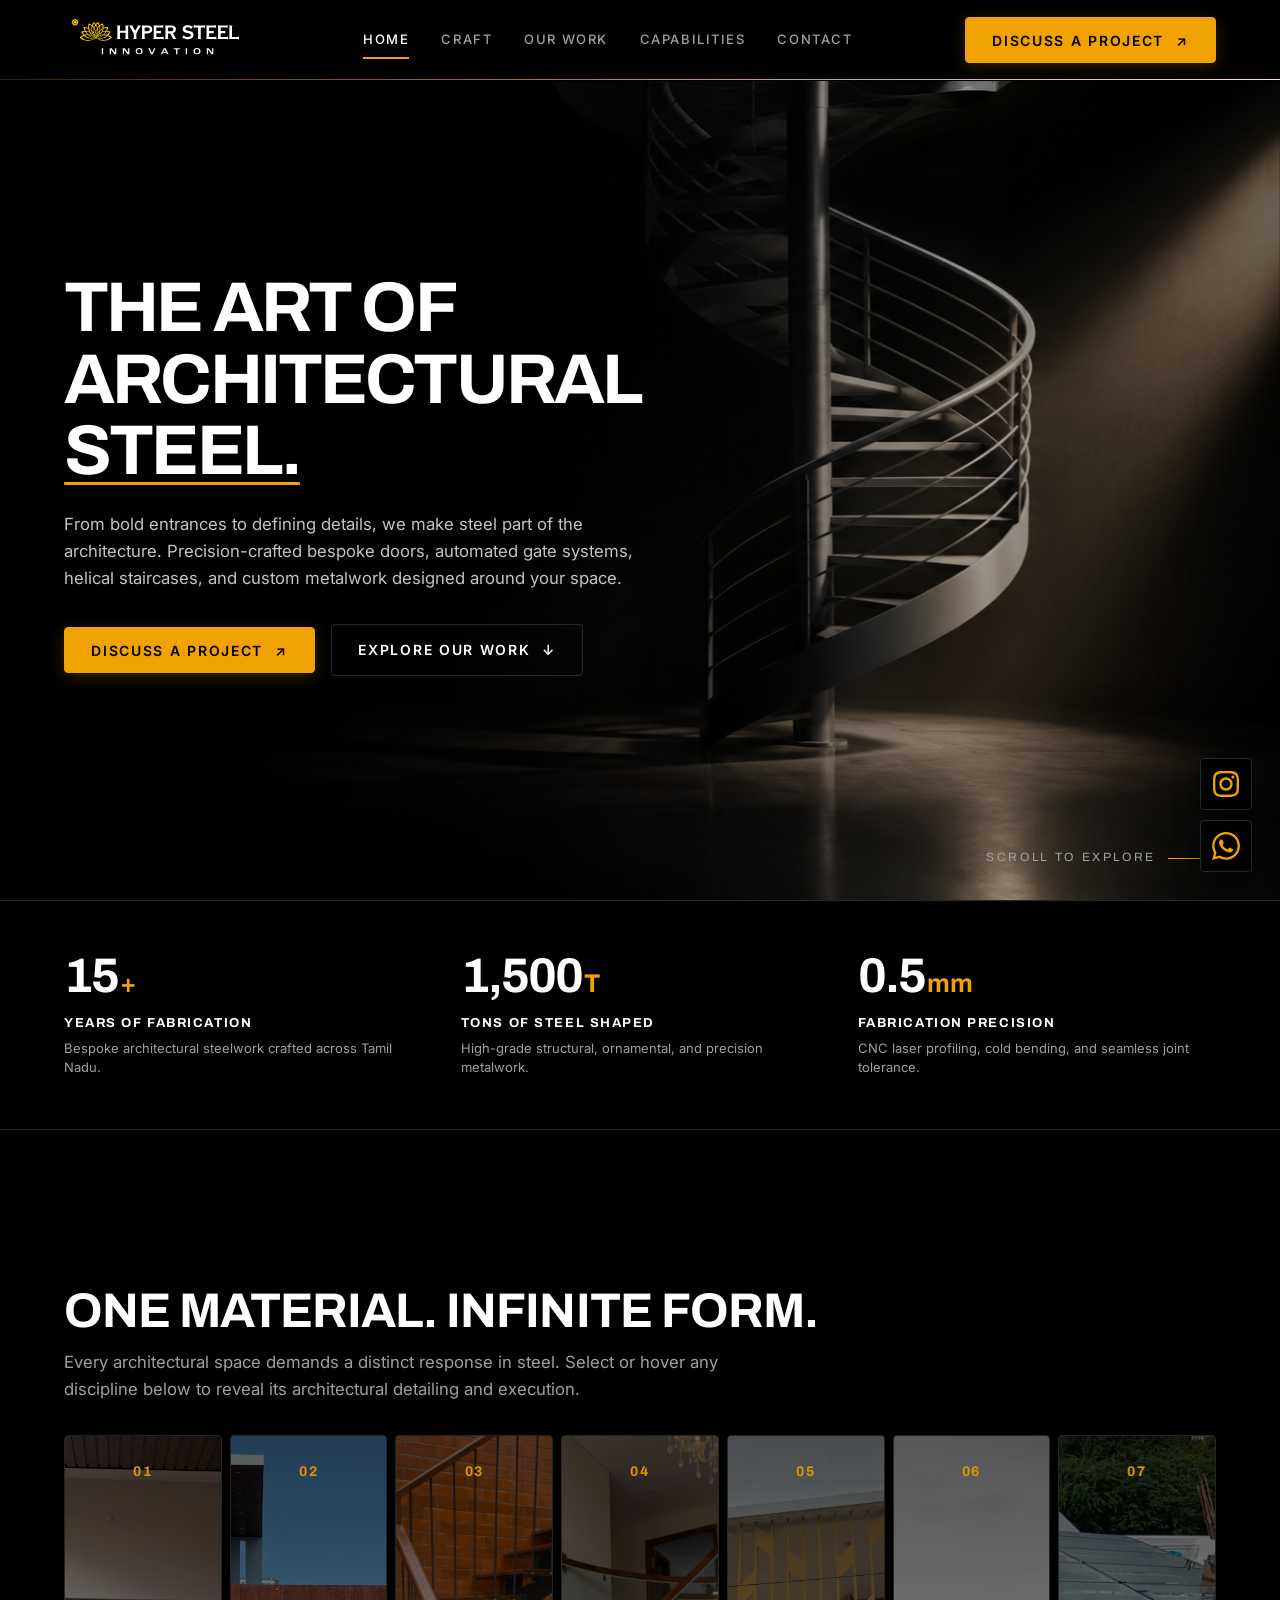
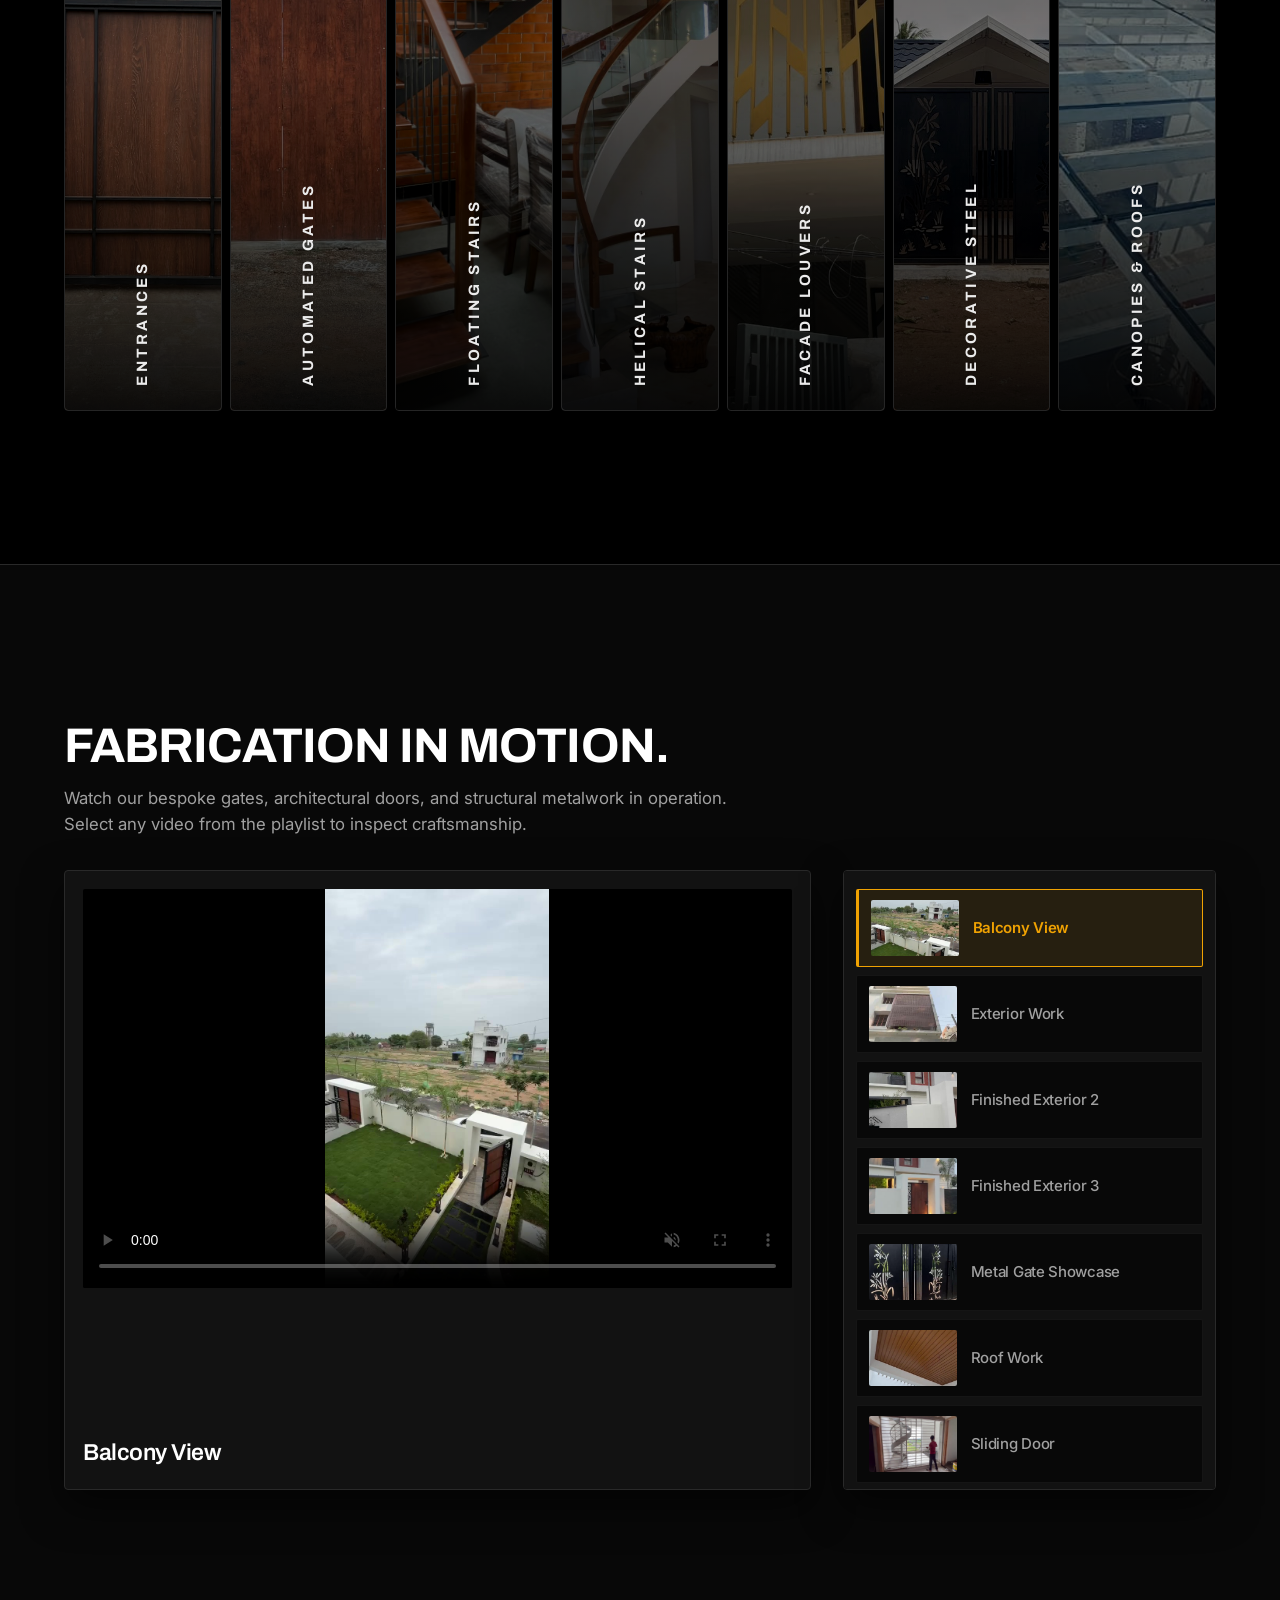
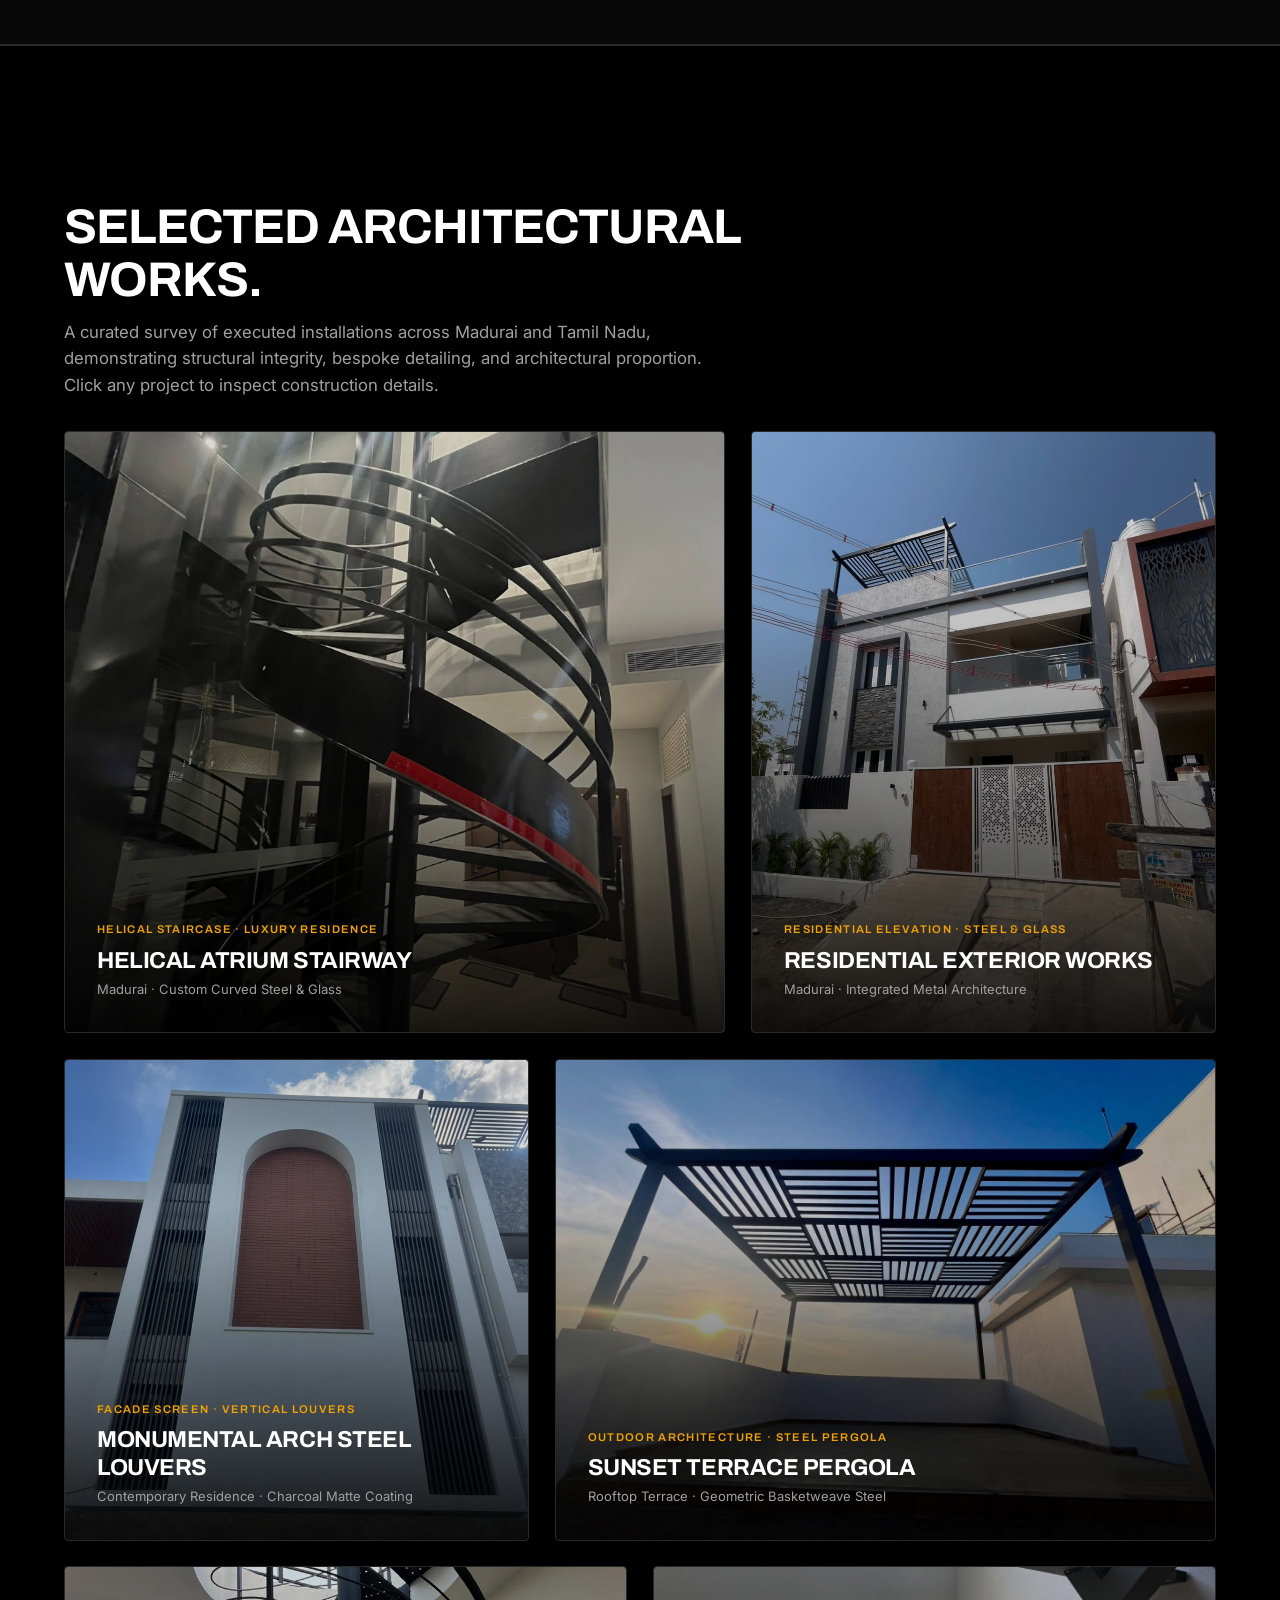
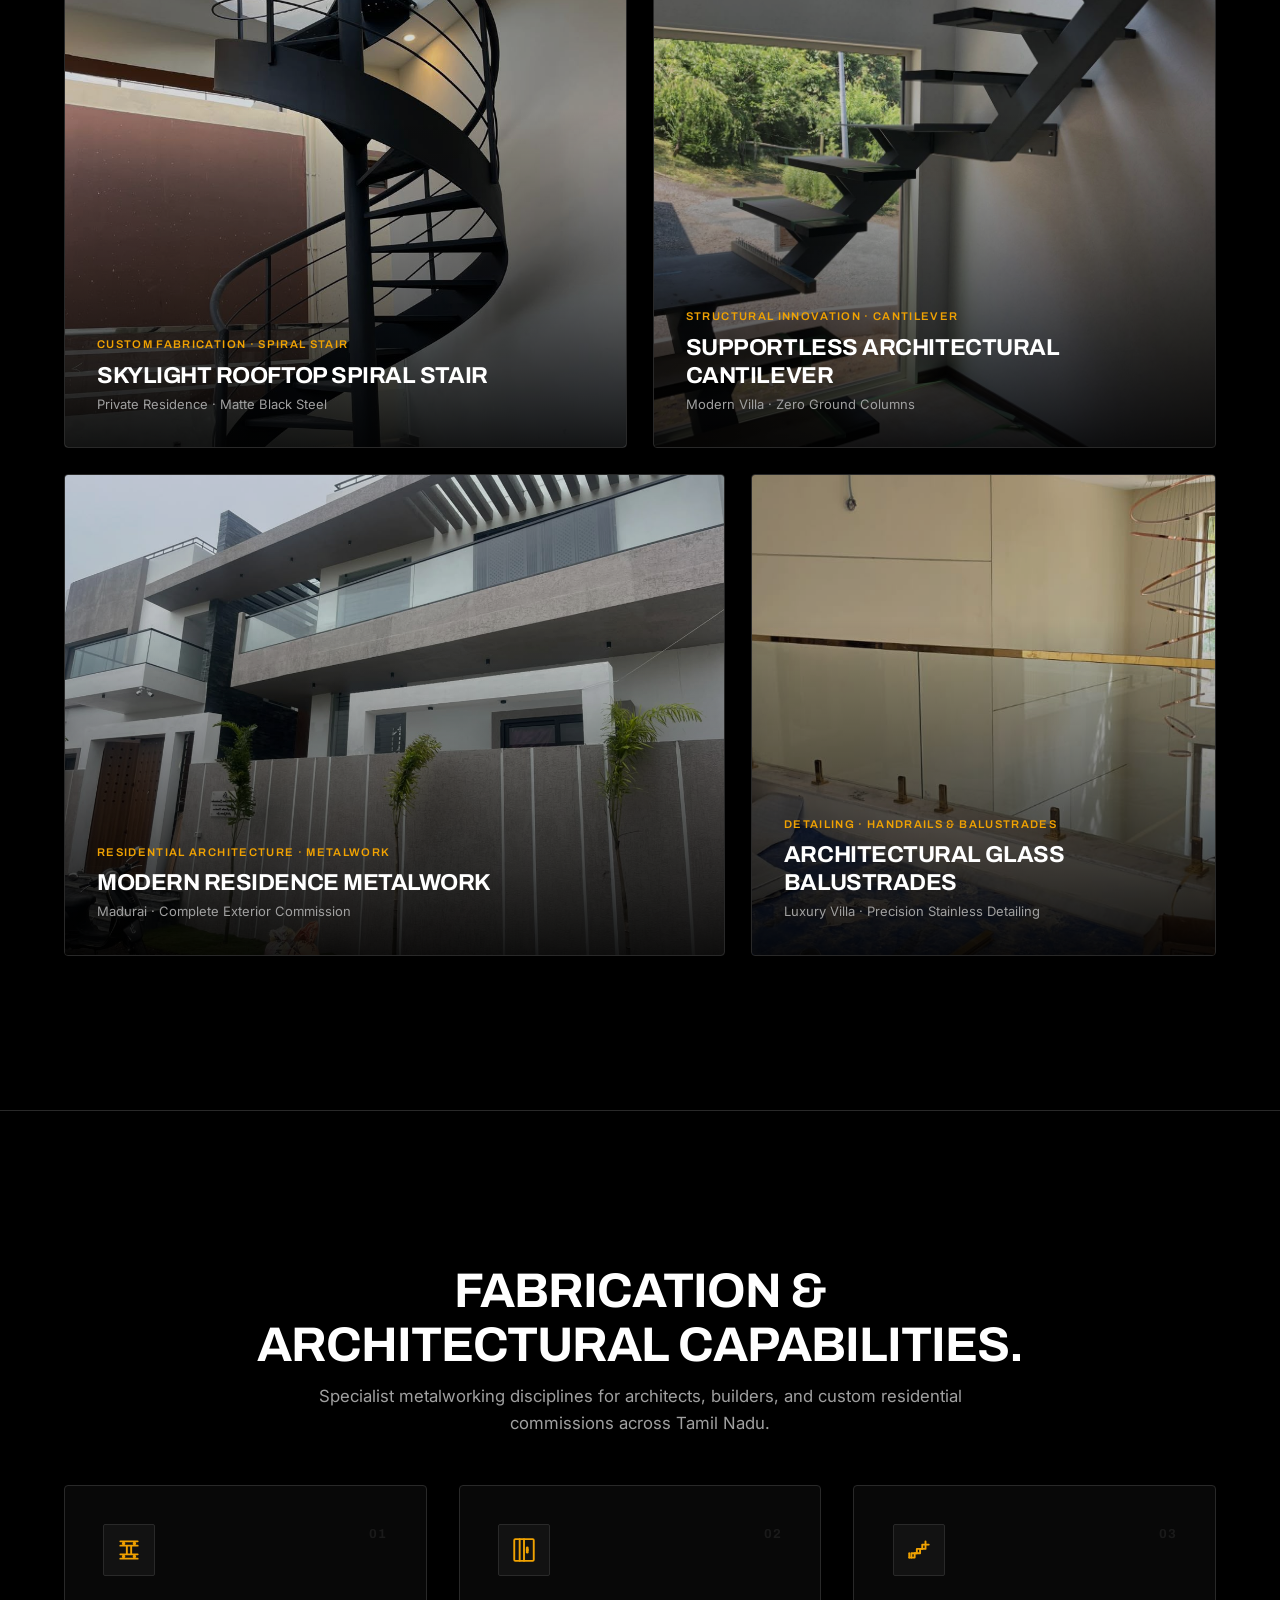
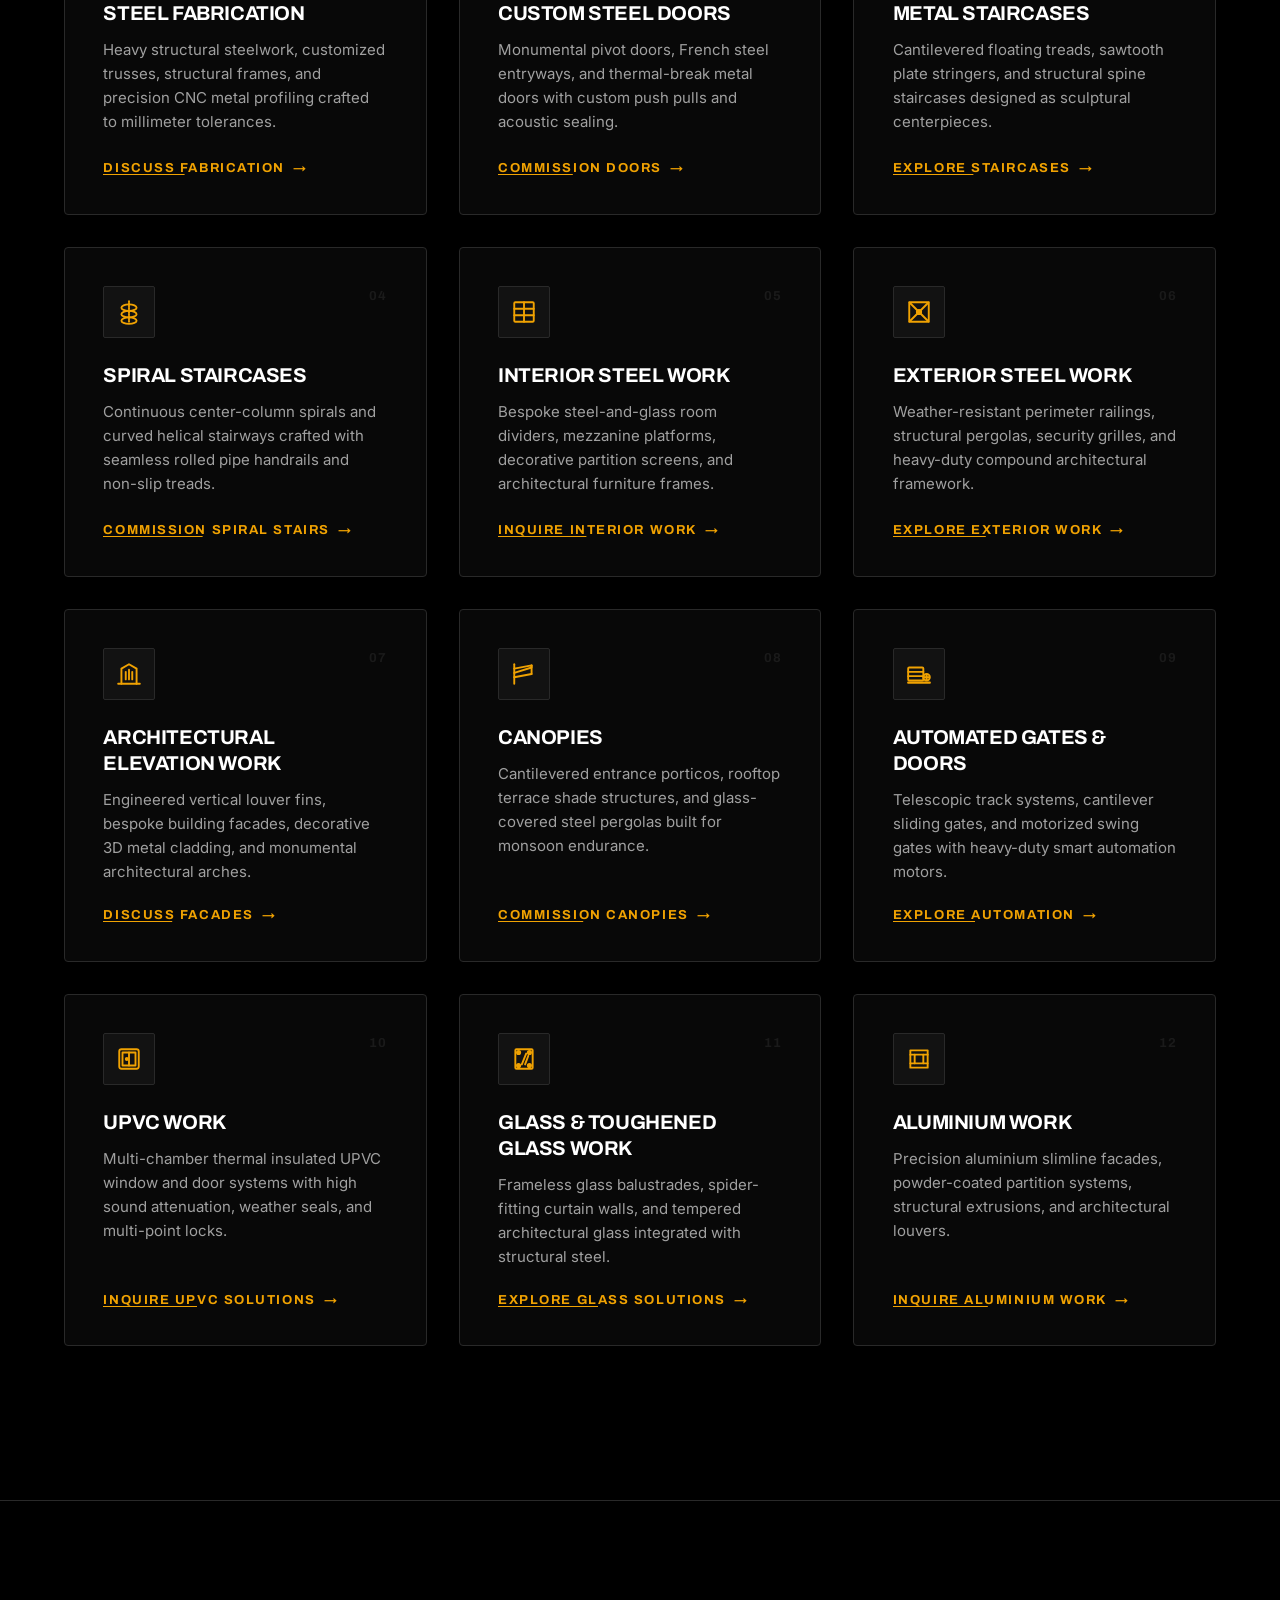
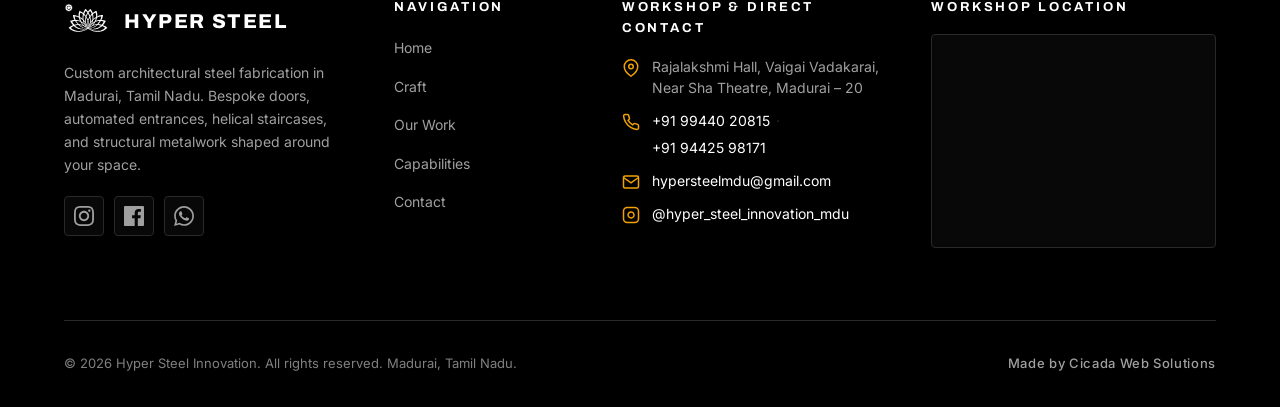
==== commit dbcedeb4: "Revert "Reapply "Player v2"" This reverts commit 6621e13ff07db75235919cc1a45d08efe8f593c6." ====
--- a/v2/index.html
+++ b/v2/index.html
@@ -551,213 +551,62 @@
           </div>
 
           <div class="video-player-container">
-            <!-- Main Video Stage with Custom Minimalist Controls -->
             <div class="main-video">
-              <div class="main-video__screen" id="mainVideoScreen">
+              <div class="video">
                 <video
-                  id="mainPlayerVideo"
                   src="assets/videos/balcony_view.mp4"
                   poster="assets/video_posters/balcony_view_poster.jpg"
+                  controls
                   muted
                   autoplay
-                  loop
                   playsinline
                   webkit-playsinline
                   preload="metadata"
                 ></video>
-
-                <!-- Center Play/Pause Indicator -->
-                <button
-                  type="button"
-                  class="video-play-center"
-                  id="videoPlayCenter"
-                  aria-label="Toggle video playback"
-                >
-                  <svg class="icon-play" viewBox="0 0 24 24" width="28" height="28" fill="currentColor">
-                    <polygon points="6,4 20,12 6,20"></polygon>
-                  </svg>
-                  <svg class="icon-pause" viewBox="0 0 24 24" width="28" height="28" fill="currentColor">
-                    <rect x="5" y="4" width="4" height="16"></rect>
-                    <rect x="15" y="4" width="4" height="16"></rect>
-                  </svg>
-                </button>
-
-                <!-- Minimalist Custom Controls Overlay -->
-                <div class="video-controls" id="videoControls">
-                  <!-- Scrubber Bar -->
-                  <div
-                    class="video-scrubber"
-                    id="videoScrubber"
-                    role="slider"
-                    aria-label="Video timeline progress"
-                    aria-valuemin="0"
-                    aria-valuemax="100"
-                    aria-valuenow="0"
-                    tabindex="0"
-                  >
-                    <div class="video-scrubber__buffered" id="videoBuffered"></div>
-                    <div class="video-scrubber__progress" id="videoProgress">
-                      <span class="video-scrubber__handle"></span>
-                    </div>
-                  </div>
-
-                  <!-- Control Buttons Row -->
-                  <div class="video-controls__bar">
-                    <div class="video-controls__left">
-                      <button
-                        type="button"
-                        class="video-ctrl-btn"
-                        id="videoPlayBtn"
-                        aria-label="Pause video"
-                      >
-                        <svg class="icon-play" viewBox="0 0 24 24" width="18" height="18" fill="currentColor">
-                          <polygon points="6,4 20,12 6,20"></polygon>
-                        </svg>
-                        <svg class="icon-pause" viewBox="0 0 24 24" width="18" height="18" fill="currentColor">
-                          <rect x="5" y="4" width="4" height="16"></rect>
-                          <rect x="15" y="4" width="4" height="16"></rect>
-                        </svg>
-                      </button>
-
-                      <div class="video-timecode">
-                        <span id="videoCurrentTime">00:00</span>
-                        <span class="video-timecode__sep">/</span>
-                        <span id="videoDuration">00:00</span>
-                      </div>
-
-                      <div class="video-mute-badge" title="Audio permanently muted for silent architectural presentation">
-                        <svg viewBox="0 0 24 24" width="14" height="14" fill="none" stroke="currentColor" stroke-width="2" stroke-linecap="round" stroke-linejoin="round">
-                          <polygon points="11 5 6 9 2 9 2 15 6 15 11 19 11 5"></polygon>
-                          <line x1="23" y1="9" x2="17" y2="15"></line>
-                          <line x1="17" y1="9" x2="23" y2="15"></line>
-                        </svg>
-                        <span>Muted</span>
-                      </div>
-                    </div>
-
-                    <div class="video-controls__right">
-                      <button
-                        type="button"
-                        class="video-ctrl-btn"
-                        id="videoFullscreenBtn"
-                        aria-label="Toggle fullscreen"
-                      >
-                        <svg viewBox="0 0 24 24" width="18" height="18" fill="none" stroke="currentColor" stroke-width="2" stroke-linecap="round" stroke-linejoin="round">
-                          <path d="M8 3H5a2 2 0 0 0-2 2v3m18 0V5a2 2 0 0 0-2-2h-3m0 18h3a2 2 0 0 0 2-2v-3M3 16v3a2 2 0 0 0 2 2h3"></path>
-                        </svg>
-                      </button>
-                    </div>
-                  </div>
-                </div>
-              </div>
-
-              <!-- Main Video Information Header -->
-              <div class="main-video__info">
-                <h3 class="title" id="mainVideoTitle">Cantilever Balcony Railing &amp; Glass Elevation</h3>
-                <p class="subheading" id="mainVideoSubheading">Sleek architectural steel balustrade with toughened glass panels overlooking courtyard.</p>
-              </div>
-            </div>
-
-            <!-- Scrollable Video Playlist Sidebar -->
+                <h3 class="title">Balcony View</h3>
+              </div>
+            </div>
+
             <div class="video-list" role="list" aria-label="Video playlist">
-              <div class="vid active" role="button" tabindex="0" aria-label="Play Cantilever Balcony Railing &amp; Glass Elevation">
-                <div class="vid-thumb">
-                  <video src="assets/videos/balcony_view.mp4" poster="assets/video_posters/balcony_view_poster.jpg" muted preload="none"></video>
-                </div>
-                <div class="vid-info">
-                  <h4 class="title">Cantilever Balcony Railing &amp; Glass Elevation</h4>
-                  <p class="subheading">Sleek architectural steel balustrade with toughened glass panels overlooking courtyard.</p>
-                </div>
-              </div>
-
-              <div class="vid" role="button" tabindex="0" aria-label="Play Architectural Facade Structural Fitting">
-                <div class="vid-thumb">
-                  <video src="assets/videos/exterior_work.mp4" poster="assets/video_posters/exterior_work_poster.jpg" muted preload="none"></video>
-                </div>
-                <div class="vid-info">
-                  <h4 class="title">Architectural Facade Structural Fitting</h4>
-                  <p class="subheading">On-site structural alignment and precision fitting of architectural steel facade cladding.</p>
-                </div>
-              </div>
-
-              <div class="vid" role="button" tabindex="0" aria-label="Play Finished Villa Steel Elevation">
-                <div class="vid-thumb">
-                  <video src="assets/videos/finished_exterior_2.mp4" poster="assets/video_posters/finished_exterior_2_poster.jpg" muted preload="none"></video>
-                </div>
-                <div class="vid-info">
-                  <h4 class="title">Finished Villa Steel Elevation</h4>
-                  <p class="subheading">Comprehensive contemporary residential steel installation with boundary gates and balustrades.</p>
-                </div>
-              </div>
-
-              <div class="vid" role="button" tabindex="0" aria-label="Play Architectural Residence Vertical Elevation">
-                <div class="vid-thumb">
-                  <video src="assets/videos/finished_exterior_3.mp4" poster="assets/video_posters/finished_exterior_3_poster.jpg" muted preload="none"></video>
-                </div>
-                <div class="vid-info">
-                  <h4 class="title">Architectural Residence Vertical Elevation</h4>
-                  <p class="subheading">Multi-level luxury villa metalwork showing integrated exterior steel details.</p>
-                </div>
-              </div>
-
-              <div class="vid" role="button" tabindex="0" aria-label="Play Laser-Cut Botanical Screen Showcase">
-                <div class="vid-thumb">
-                  <video src="assets/videos/metal_gate_showcase.mp4" poster="assets/video_posters/metal_gate_showcase_poster.jpg" muted preload="none"></video>
-                </div>
-                <div class="vid-info">
-                  <h4 class="title">Laser-Cut Botanical Screen Showcase</h4>
-                  <p class="subheading">CNC laser cut botanical steel motif with mirror stainless insert backing.</p>
-                </div>
-              </div>
-
-              <div class="vid" role="button" tabindex="0" aria-label="Play Structural Steel Roof Framework &amp; Trusses">
-                <div class="vid-thumb">
-                  <video src="assets/videos/roof_work.mp4" poster="assets/video_posters/roof_work_poster.jpg" muted preload="none"></video>
-                </div>
-                <div class="vid-info">
-                  <h4 class="title">Structural Steel Roof Framework &amp; Trusses</h4>
-                  <p class="subheading">Heavy-gauge fabricated steel roof beams and weather-sealed framework engineered for high spans.</p>
-                </div>
-              </div>
-
-              <div class="vid" role="button" tabindex="0" aria-label="Play Multi-Track Sliding Steel Grille Door">
-                <div class="vid-thumb">
-                  <video src="assets/videos/sliding_door.mp4" poster="assets/video_posters/sliding_door_poster.jpg" muted preload="none"></video>
-                </div>
-                <div class="vid-info">
-                  <h4 class="title">Multi-Track Sliding Steel Grille Door</h4>
-                  <p class="subheading">Smooth effortless glide mechanism tested in front of architectural spiral stair.</p>
-                </div>
-              </div>
-
-              <div class="vid" role="button" tabindex="0" aria-label="Play Matte Black Louvered Architectural Entrance">
-                <div class="vid-thumb">
-                  <video src="assets/videos/stylish_door.mp4" poster="assets/video_posters/stylish_door_poster.jpg" muted preload="none"></video>
-                </div>
-                <div class="vid-info">
-                  <h4 class="title">Matte Black Louvered Architectural Entrance</h4>
-                  <p class="subheading">Cinematic reveal of a precision-engineered multi-panel black steel pivot entrance door.</p>
-                </div>
-              </div>
-
-              <div class="vid" role="button" tabindex="0" aria-label="Play Motorized Louvered Boundary Gate">
-                <div class="vid-thumb">
-                  <video src="assets/videos/stylish_gate_2.mp4" poster="assets/video_posters/stylish_gate_2_poster.jpg" muted preload="none"></video>
-                </div>
-                <div class="vid-info">
-                  <h4 class="title">Motorized Louvered Boundary Gate</h4>
-                  <p class="subheading">Automated gate sliding glide operation with integrated safety sensors and quiet motor drive.</p>
-                </div>
-              </div>
-
-              <div class="vid" role="button" tabindex="0" aria-label="Play Heavy Architectural Compound Gate">
-                <div class="vid-thumb">
-                  <video src="assets/videos/stylish_gate_3.mp4" poster="assets/video_posters/stylish_gate_3_poster.jpg" muted preload="none"></video>
-                </div>
-                <div class="vid-info">
-                  <h4 class="title">Heavy Architectural Compound Gate</h4>
-                  <p class="subheading">Smooth cantilever movement of heavy-duty steel and timber composite gate.</p>
-                </div>
+              <div class="vid active" role="button" tabindex="0" aria-label="Play Balcony View">
+                <video src="assets/videos/balcony_view.mp4" poster="assets/video_posters/balcony_view_poster.jpg" muted preload="none"></video>
+                <h3 class="title">Balcony View</h3>
+              </div>
+              <div class="vid" role="button" tabindex="0" aria-label="Play Exterior Work">
+                <video src="assets/videos/exterior_work.mp4" poster="assets/video_posters/exterior_work_poster.jpg" muted preload="none"></video>
+                <h3 class="title">Exterior Work</h3>
+              </div>
+              <div class="vid" role="button" tabindex="0" aria-label="Play Finished Exterior 2">
+                <video src="assets/videos/finished_exterior_2.mp4" poster="assets/video_posters/finished_exterior_2_poster.jpg" muted preload="none"></video>
+                <h3 class="title">Finished Exterior 2</h3>
+              </div>
+              <div class="vid" role="button" tabindex="0" aria-label="Play Finished Exterior 3">
+                <video src="assets/videos/finished_exterior_3.mp4" poster="assets/video_posters/finished_exterior_3_poster.jpg" muted preload="none"></video>
+                <h3 class="title">Finished Exterior 3</h3>
+              </div>
+              <div class="vid" role="button" tabindex="0" aria-label="Play Metal Gate Showcase">
+                <video src="assets/videos/metal_gate_showcase.mp4" poster="assets/video_posters/metal_gate_showcase_poster.jpg" muted preload="none"></video>
+                <h3 class="title">Metal Gate Showcase</h3>
+              </div>
+              <div class="vid" role="button" tabindex="0" aria-label="Play Roof Work">
+                <video src="assets/videos/roof_work.mp4" poster="assets/video_posters/roof_work_poster.jpg" muted preload="none"></video>
+                <h3 class="title">Roof Work</h3>
+              </div>
+              <div class="vid" role="button" tabindex="0" aria-label="Play Sliding Door">
+                <video src="assets/videos/sliding_door.mp4" poster="assets/video_posters/sliding_door_poster.jpg" muted preload="none"></video>
+                <h3 class="title">Sliding Door</h3>
+              </div>
+              <div class="vid" role="button" tabindex="0" aria-label="Play Stylish Door">
+                <video src="assets/videos/stylish_door.mp4" poster="assets/video_posters/stylish_door_poster.jpg" muted preload="none"></video>
+                <h3 class="title">Stylish Door</h3>
+              </div>
+              <div class="vid" role="button" tabindex="0" aria-label="Play Stylish Gate 2">
+                <video src="assets/videos/stylish_gate_2.mp4" poster="assets/video_posters/stylish_gate_2_poster.jpg" muted preload="none"></video>
+                <h3 class="title">Stylish Gate 2</h3>
+              </div>
+              <div class="vid" role="button" tabindex="0" aria-label="Play Stylish Gate 3">
+                <video src="assets/videos/stylish_gate_3.mp4" poster="assets/video_posters/stylish_gate_3_poster.jpg" muted preload="none"></video>
+                <h3 class="title">Stylish Gate 3</h3>
               </div>
             </div>
           </div>
--- a/v2/css/sections.css
+++ b/v2/css/sections.css
@@ -854,7 +854,7 @@
 /* ==========================================================================
    05 — VIDEO PLAYER SHOWCASE
    Clean, minimalistic two-column video player with scrollable playlist.
-   Custom video controls, permanent mute protection, and architectural styling.
+   Scoped, responsive, and dark architectural theme oriented.
    ========================================================================== */
 
 .video-player-section {
@@ -869,13 +869,13 @@
 
 .video-player-container {
   display: grid;
-  grid-template-columns: 1.85fr 1.15fr;
+  grid-template-columns: 2fr 1fr;
   gap: clamp(16px, 2.5vw, 32px);
   align-items: stretch;
   width: 100%;
 }
 
-/* Main Featured Video Card */
+/* Main Featured Video */
 .video-player-container .main-video {
   background: var(--color-surface-elevated);
   border: 1px solid var(--color-border);
@@ -886,252 +886,36 @@
   flex-direction: column;
 }
 
-/* Video Screen Viewport */
-.main-video__screen {
-  position: relative;
+.video-player-container .main-video .video {
+  display: flex;
+  flex-direction: column;
+  width: 100%;
+  height: 100%;
+}
+
+.video-player-container .main-video video {
   width: 100%;
   aspect-ratio: 16 / 9;
   max-height: 68vh;
+  object-fit: contain;
   background: #000;
   border-radius: var(--radius-xs);
-  overflow: hidden;
-  display: flex;
-  align-items: center;
-  justify-content: center;
-}
-
-.main-video__screen video {
-  width: 100%;
-  height: 100%;
-  object-fit: contain;
-  background: #000;
   display: block;
-  cursor: pointer;
-}
-
-/* Center Play/Pause Indicator */
-.video-play-center {
-  position: absolute;
-  top: 50%;
-  left: 50%;
-  transform: translate(-50%, -50%) scale(1);
-  width: 62px;
-  height: 62px;
-  border-radius: 50%;
-  background: rgba(12, 12, 12, 0.75);
-  backdrop-filter: blur(8px);
-  -webkit-backdrop-filter: blur(8px);
-  border: 1.5px solid var(--color-gold);
-  color: var(--color-white);
-  display: flex;
-  align-items: center;
-  justify-content: center;
-  cursor: pointer;
-  z-index: 5;
-  transition: opacity 0.25s var(--ease-architectural), transform 0.25s var(--ease-architectural), background 0.2s ease;
-  box-shadow: 0 8px 24px rgba(0, 0, 0, 0.7), 0 0 20px rgba(240, 162, 2, 0.15);
-}
-
-.video-play-center:hover {
-  background: var(--color-gold);
-  color: var(--color-black);
-  transform: translate(-50%, -50%) scale(1.08);
-}
-
-.video-play-center .icon-pause { display: none; }
-.video-play-center .icon-play { display: block; margin-left: 2px; }
-
-/* When playing: hide center button, reveal subtly on hover */
-.main-video__screen.is-playing .video-play-center {
-  opacity: 0;
-  pointer-events: none;
-}
-
-.main-video__screen.is-playing:hover .video-play-center {
-  opacity: 0.85;
-  pointer-events: auto;
-}
-
-.main-video__screen.is-playing .video-play-center .icon-play { display: none; }
-.main-video__screen.is-playing .video-play-center .icon-pause { display: block; margin-left: 0; }
-
-/* Custom Controls Bar */
-.video-controls {
-  position: absolute;
-  bottom: 0;
-  left: 0;
-  right: 0;
-  z-index: 6;
-  padding: 1.5rem 1rem 0.65rem;
-  background: linear-gradient(to top, rgba(0, 0, 0, 0.92) 0%, rgba(0, 0, 0, 0.5) 60%, transparent 100%);
-  display: flex;
-  flex-direction: column;
-  gap: 0.5rem;
-  transition: opacity 0.28s var(--ease-architectural);
-}
-
-.main-video__screen.is-playing:not(:hover) .video-controls.is-idle {
-  opacity: 0;
-  pointer-events: none;
-}
-
-/* Scrubber / Progress Bar */
-.video-scrubber {
-  position: relative;
-  width: 100%;
-  height: 4px;
-  background: rgba(255, 255, 255, 0.2);
-  border-radius: 2px;
-  cursor: pointer;
-  transition: height 0.15s ease;
-}
-
-.video-scrubber:hover,
-.video-scrubber.is-scrubbing {
-  height: 6px;
-}
-
-.video-scrubber__buffered {
-  position: absolute;
-  top: 0;
-  left: 0;
-  height: 100%;
-  width: 0%;
-  background: rgba(255, 255, 255, 0.3);
-  border-radius: 2px;
-  pointer-events: none;
-}
-
-.video-scrubber__progress {
-  position: absolute;
-  top: 0;
-  left: 0;
-  height: 100%;
-  width: 0%;
-  background: var(--color-gold);
-  border-radius: 2px;
-  pointer-events: none;
-}
-
-.video-scrubber__handle {
-  position: absolute;
-  right: -5px;
-  top: 50%;
-  transform: translateY(-50%) scale(0);
-  width: 10px;
-  height: 10px;
-  border-radius: 50%;
-  background: var(--color-white);
-  box-shadow: 0 0 6px rgba(0, 0, 0, 0.8);
-  transition: transform 0.15s ease;
-}
-
-.video-scrubber:hover .video-scrubber__handle,
-.video-scrubber.is-scrubbing .video-scrubber__handle {
-  transform: translateY(-50%) scale(1);
-}
-
-/* Controls Bar Row */
-.video-controls__bar {
-  display: flex;
-  align-items: center;
-  justify-content: space-between;
-  gap: 0.75rem;
-}
-
-.video-controls__left,
-.video-controls__right {
-  display: flex;
-  align-items: center;
-  gap: 0.65rem;
-}
-
-.video-ctrl-btn {
-  display: inline-flex;
-  align-items: center;
-  justify-content: center;
-  width: 30px;
-  height: 30px;
-  background: transparent;
-  border: none;
-  color: var(--color-white);
-  cursor: pointer;
-  border-radius: var(--radius-xs);
-  transition: color var(--duration-fast) ease, transform var(--duration-fast) ease;
-}
-
-.video-ctrl-btn:hover {
-  color: var(--color-gold);
-  transform: scale(1.1);
-}
-
-.video-ctrl-btn:focus-visible {
-  outline: 2px solid var(--color-gold);
-  outline-offset: 2px;
-}
-
-/* Play/Pause Button State */
-#videoPlayBtn .icon-pause { display: none; }
-.main-video__screen.is-playing #videoPlayBtn .icon-play { display: none; }
-.main-video__screen.is-playing #videoPlayBtn .icon-pause { display: block; }
-
-/* Timecode Display */
-.video-timecode {
-  font-family: var(--font-mono);
-  font-size: 0.75rem;
-  font-variant-numeric: tabular-nums;
-  color: rgba(255, 255, 255, 0.85);
-  margin-left: 0.15rem;
-  user-select: none;
-}
-
-.video-timecode__sep {
-  opacity: 0.45;
-  margin: 0 0.2rem;
-}
-
-/* Permanent Mute Badge */
-.video-mute-badge {
-  display: inline-flex;
-  align-items: center;
-  gap: 5px;
-  font-family: var(--font-mono);
-  font-size: 0.7rem;
-  text-transform: uppercase;
-  letter-spacing: 0.06em;
-  color: rgba(255, 255, 255, 0.6);
-  padding: 3px 8px;
-  background: rgba(255, 255, 255, 0.08);
-  border: 1px solid rgba(255, 255, 255, 0.12);
-  border-radius: var(--radius-xs);
-  user-select: none;
-  pointer-events: none;
-}
-
-/* Main Video Info Section */
-.main-video__info {
-  padding-top: clamp(14px, 1.8vw, 20px);
-  display: flex;
-  flex-direction: column;
-  gap: 4px;
-}
-
-.main-video__info .title {
-  color: var(--color-white);
-  font-family: var(--font-heading);
-  font-size: clamp(1.2rem, 1.8vw, 1.55rem);
-  font-weight: 700;
+  outline: none;
+  accent-color: var(--color-gold);
+}
+
+.video-player-container .main-video .title {
+  color: var(--color-white);
+  font-family: var(--font-heading);
+  font-size: clamp(1.15rem, 1.8vw, 1.5rem);
+  font-weight: 600;
   letter-spacing: var(--tracking-tight);
+  padding-top: clamp(12px, 1.5vw, 18px);
+  padding-bottom: 4px;
   line-height: var(--leading-snug);
-  margin: 0;
-}
-
-.main-video__info .subheading {
-  color: var(--color-gray-muted);
-  font-family: var(--font-body);
-  font-size: clamp(0.875rem, 1.1vw, 0.975rem);
-  line-height: var(--leading-body);
-  margin: 0;
+  text-transform: capitalize;
+  margin-top: auto;
 }
 
 /* Video Playlist Sidebar */
@@ -1147,6 +931,7 @@
   box-shadow: 0 16px 40px rgba(0, 0, 0, 0.6);
 }
 
+/* Minimalist Dark Scrollbar */
 .video-player-container .video-list::-webkit-scrollbar {
   width: 6px;
 }
@@ -1168,11 +953,11 @@
 /* Playlist Items */
 .video-player-container .video-list .vid {
   display: flex;
-  align-items: flex-start;
+  align-items: center;
   gap: 14px;
   background: var(--color-surface);
   border-radius: var(--radius-xs);
-  margin: 6px 4px;
+  margin: 8px 4px;
   padding: 10px 12px;
   border: 1px solid rgba(255, 255, 255, 0.05);
   cursor: pointer;
@@ -1180,80 +965,44 @@
   transition: all var(--duration-fast) var(--ease-architectural);
 }
 
-.video-player-container .video-list .vid-thumb {
-  width: 90px;
-  height: 58px;
+.video-player-container .video-list .vid video {
+  width: 88px;
+  height: 56px;
   border-radius: var(--radius-xs);
-  overflow: hidden;
+  object-fit: cover;
   background: #000;
   flex-shrink: 0;
-  margin-top: 2px;
-}
-
-.video-player-container .video-list .vid-thumb video {
-  width: 100%;
-  height: 100%;
-  object-fit: cover;
-  display: block;
   pointer-events: none;
 }
 
-.video-player-container .video-list .vid-info {
-  display: flex;
-  flex-direction: column;
-  gap: 3px;
-  min-width: 0;
-  flex: 1;
-}
-
-.video-player-container .video-list .vid-info .title {
-  color: #e4e4e4;
-  font-family: var(--font-heading);
+.video-player-container .video-list .vid .title {
+  color: var(--color-gray-muted);
+  font-family: var(--font-body);
   font-size: 0.9375rem;
-  font-weight: 600;
-  line-height: 1.3;
-  margin: 0;
-  transition: color var(--duration-fast) var(--ease-architectural);
-}
-
-.video-player-container .video-list .vid-info .subheading {
-  color: var(--color-gray);
-  font-family: var(--font-body);
-  font-size: 0.8125rem;
-  line-height: 1.38;
-  margin: 0;
-  display: -webkit-box;
-  -webkit-line-clamp: 2;
-  -webkit-box-orient: vertical;
-  overflow: hidden;
+  font-weight: 500;
+  line-height: 1.35;
+  text-transform: capitalize;
   transition: color var(--duration-fast) var(--ease-architectural);
 }
 
 .video-player-container .video-list .vid:hover {
   background: #181818;
-  border-color: rgba(240, 162, 2, 0.35);
-}
-
-.video-player-container .video-list .vid:hover .vid-info .title {
-  color: var(--color-white);
-}
-
-.video-player-container .video-list .vid:hover .vid-info .subheading {
-  color: #b0b0b0;
+  border-color: rgba(240, 162, 2, 0.3);
+}
+
+.video-player-container .video-list .vid:hover .title {
+  color: var(--color-white);
 }
 
 .video-player-container .video-list .vid.active {
-  background: rgba(240, 162, 2, 0.08);
+  background: rgba(240, 162, 2, 0.09);
   border-color: var(--color-gold);
   border-left: 3px solid var(--color-gold);
 }
 
-.video-player-container .video-list .vid.active .vid-info .title {
+.video-player-container .video-list .vid.active .title {
   color: var(--color-gold);
-}
-
-.video-player-container .video-list .vid.active .vid-info .subheading {
-  color: #c8c8c8;
+  font-weight: 600;
 }
 
 .video-player-container .video-list .vid:focus-visible {
@@ -1265,15 +1014,15 @@
 @media (max-width: 991px) {
   .video-player-container {
     grid-template-columns: 1fr;
-    gap: 20px;
+    gap: 16px;
   }
 
   .video-player-container .video-list {
     height: 380px;
-    max-height: 52vh;
-  }
-
-  .main-video__screen {
+    max-height: 50vh;
+  }
+
+  .video-player-container .main-video video {
     max-height: 55vh;
   }
 }
@@ -1284,22 +1033,13 @@
     gap: 10px;
   }
 
-  .video-player-container .video-list .vid-thumb {
+  .video-player-container .video-list .vid video {
     width: 76px;
-    height: 50px;
-  }
-
-  .video-player-container .video-list .vid-info .title {
+    height: 48px;
+  }
+
+  .video-player-container .video-list .vid .title {
     font-size: 0.875rem;
-  }
-
-  .video-player-container .video-list .vid-info .subheading {
-    font-size: 0.775rem;
-  }
-
-  .video-play-center {
-    width: 52px;
-    height: 52px;
   }
 }
 
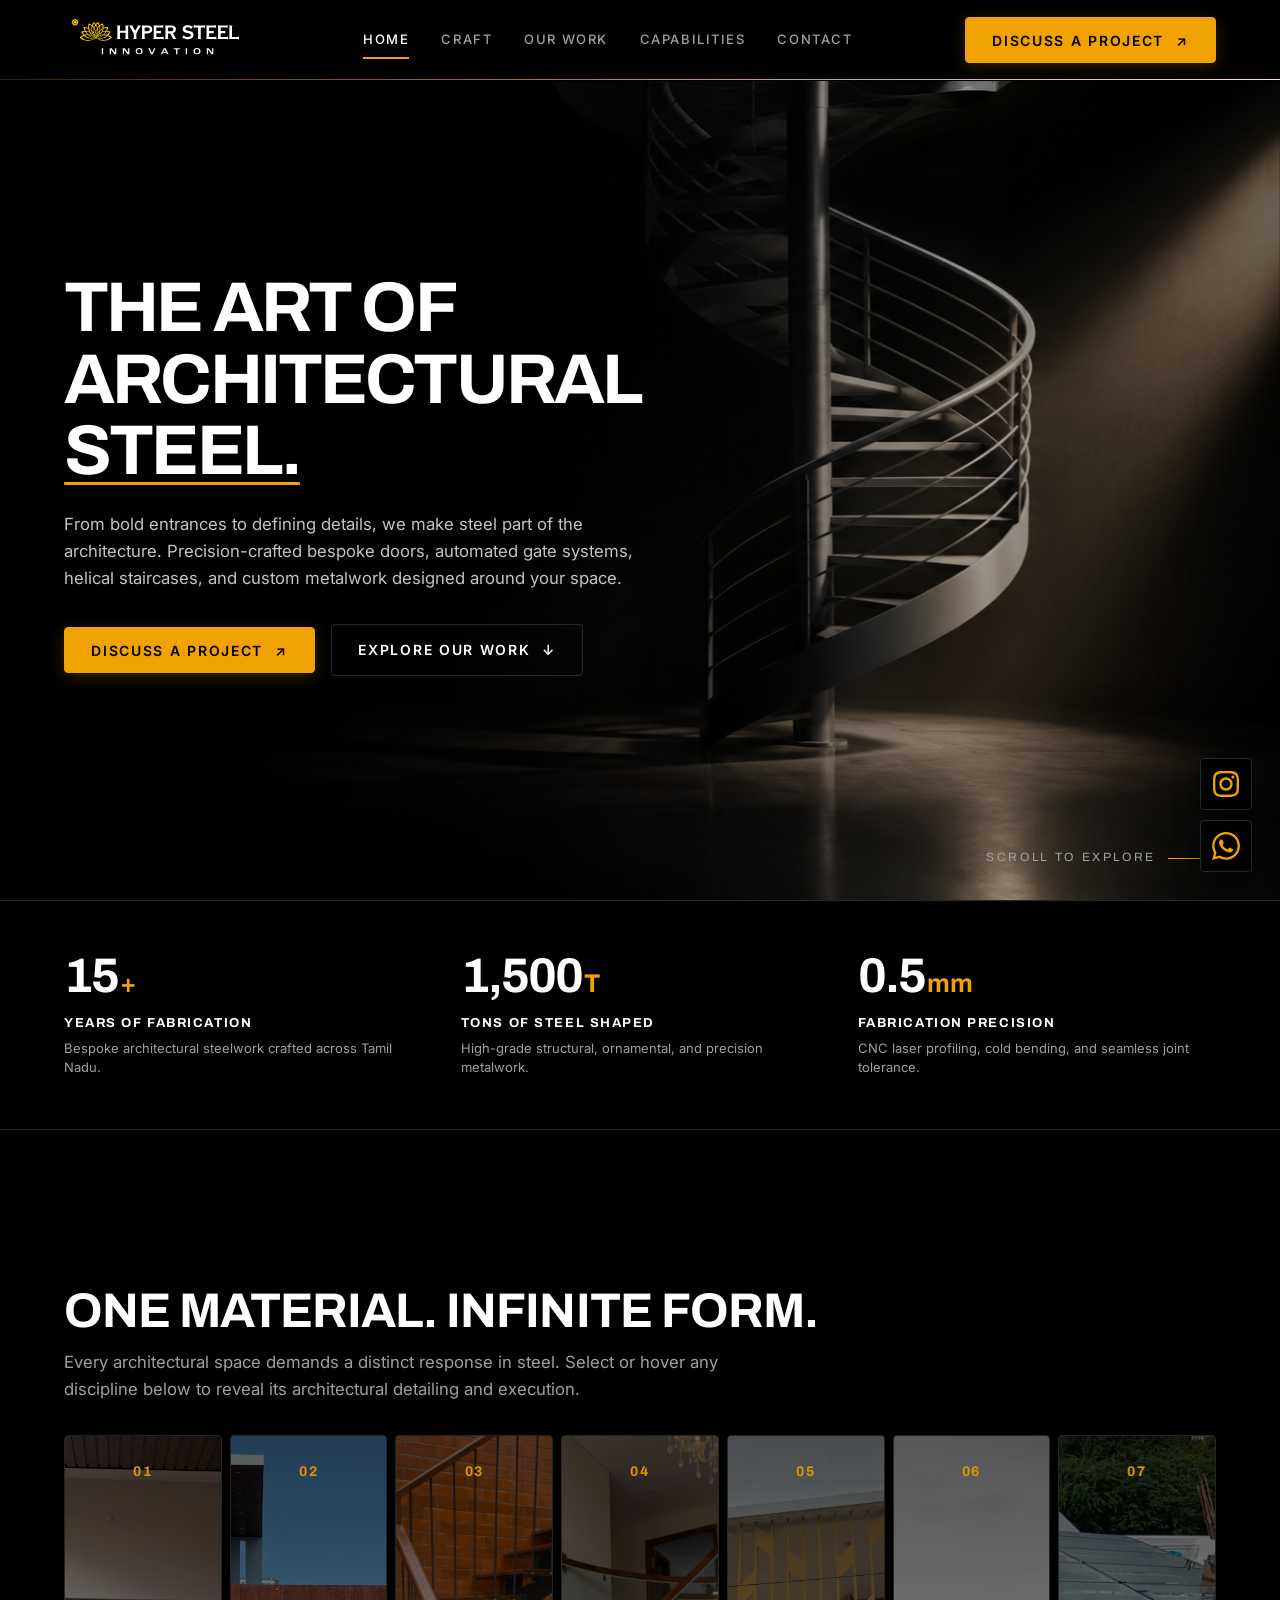
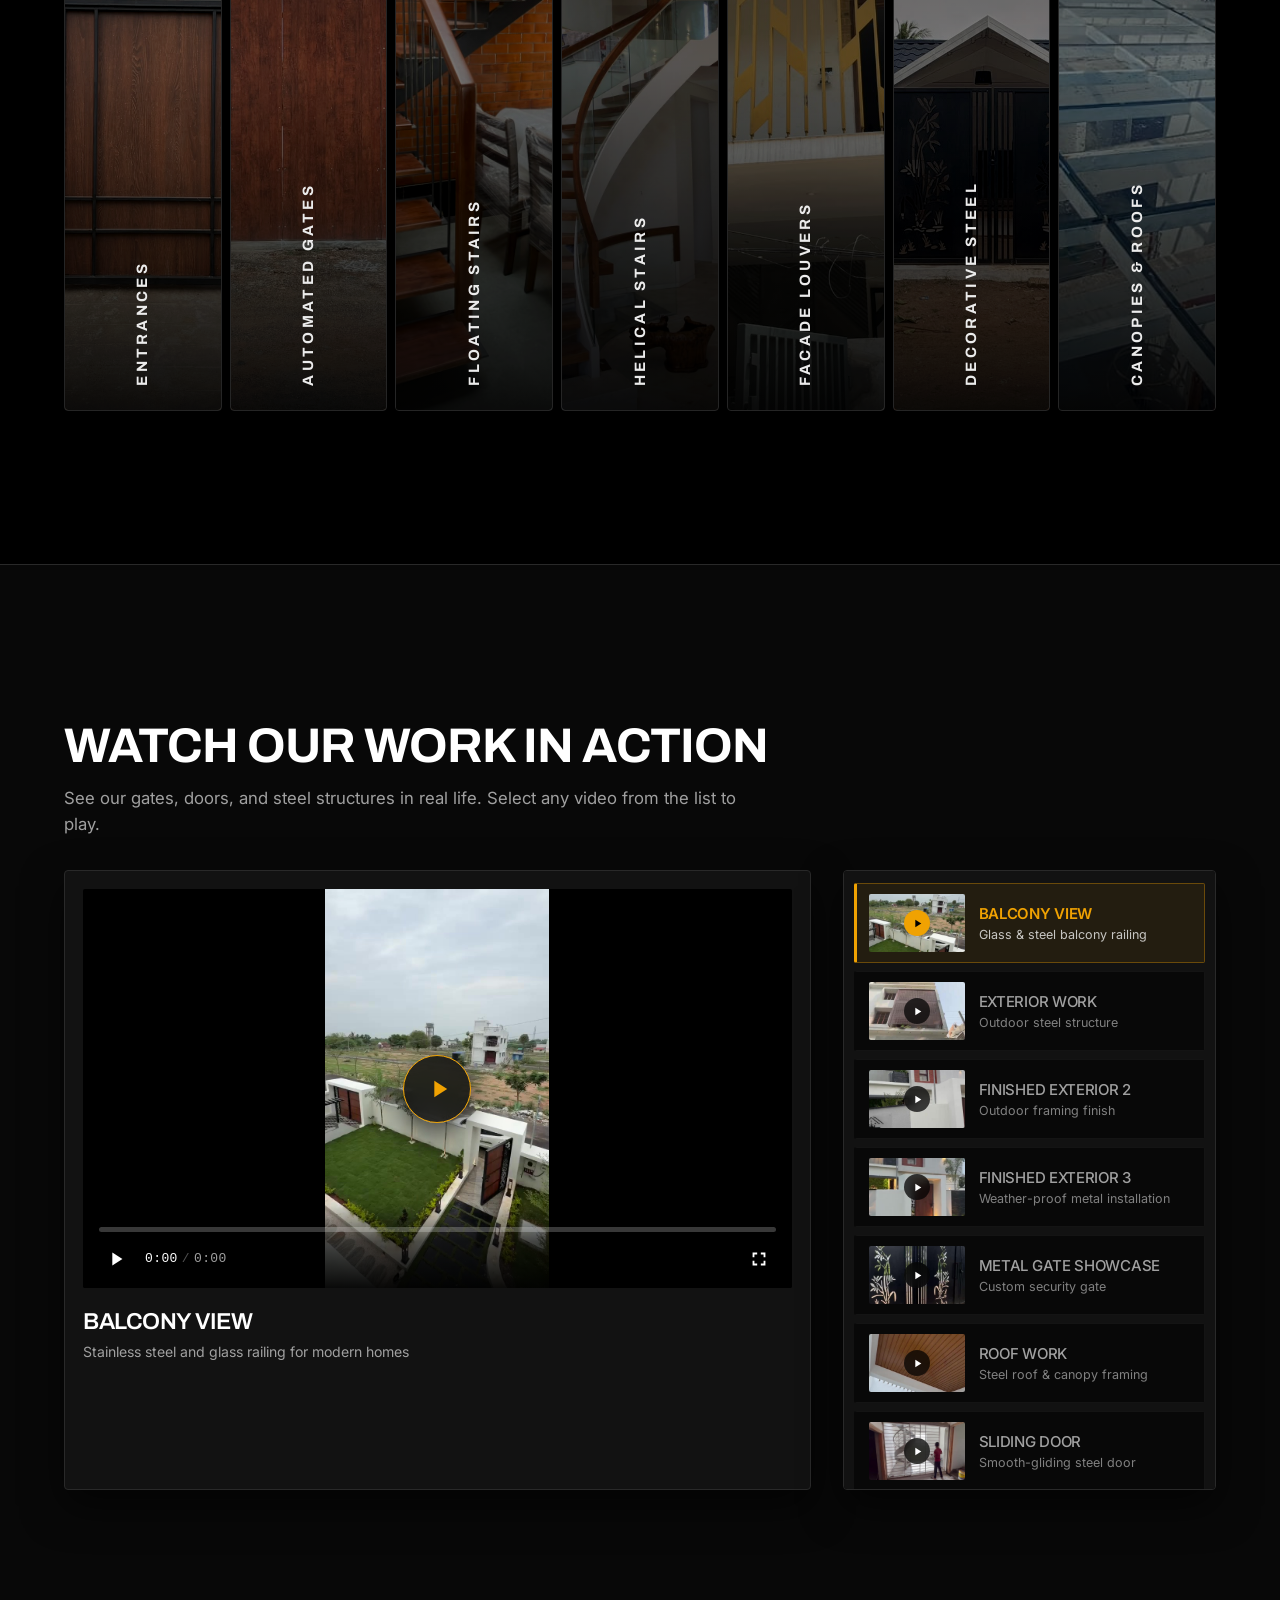
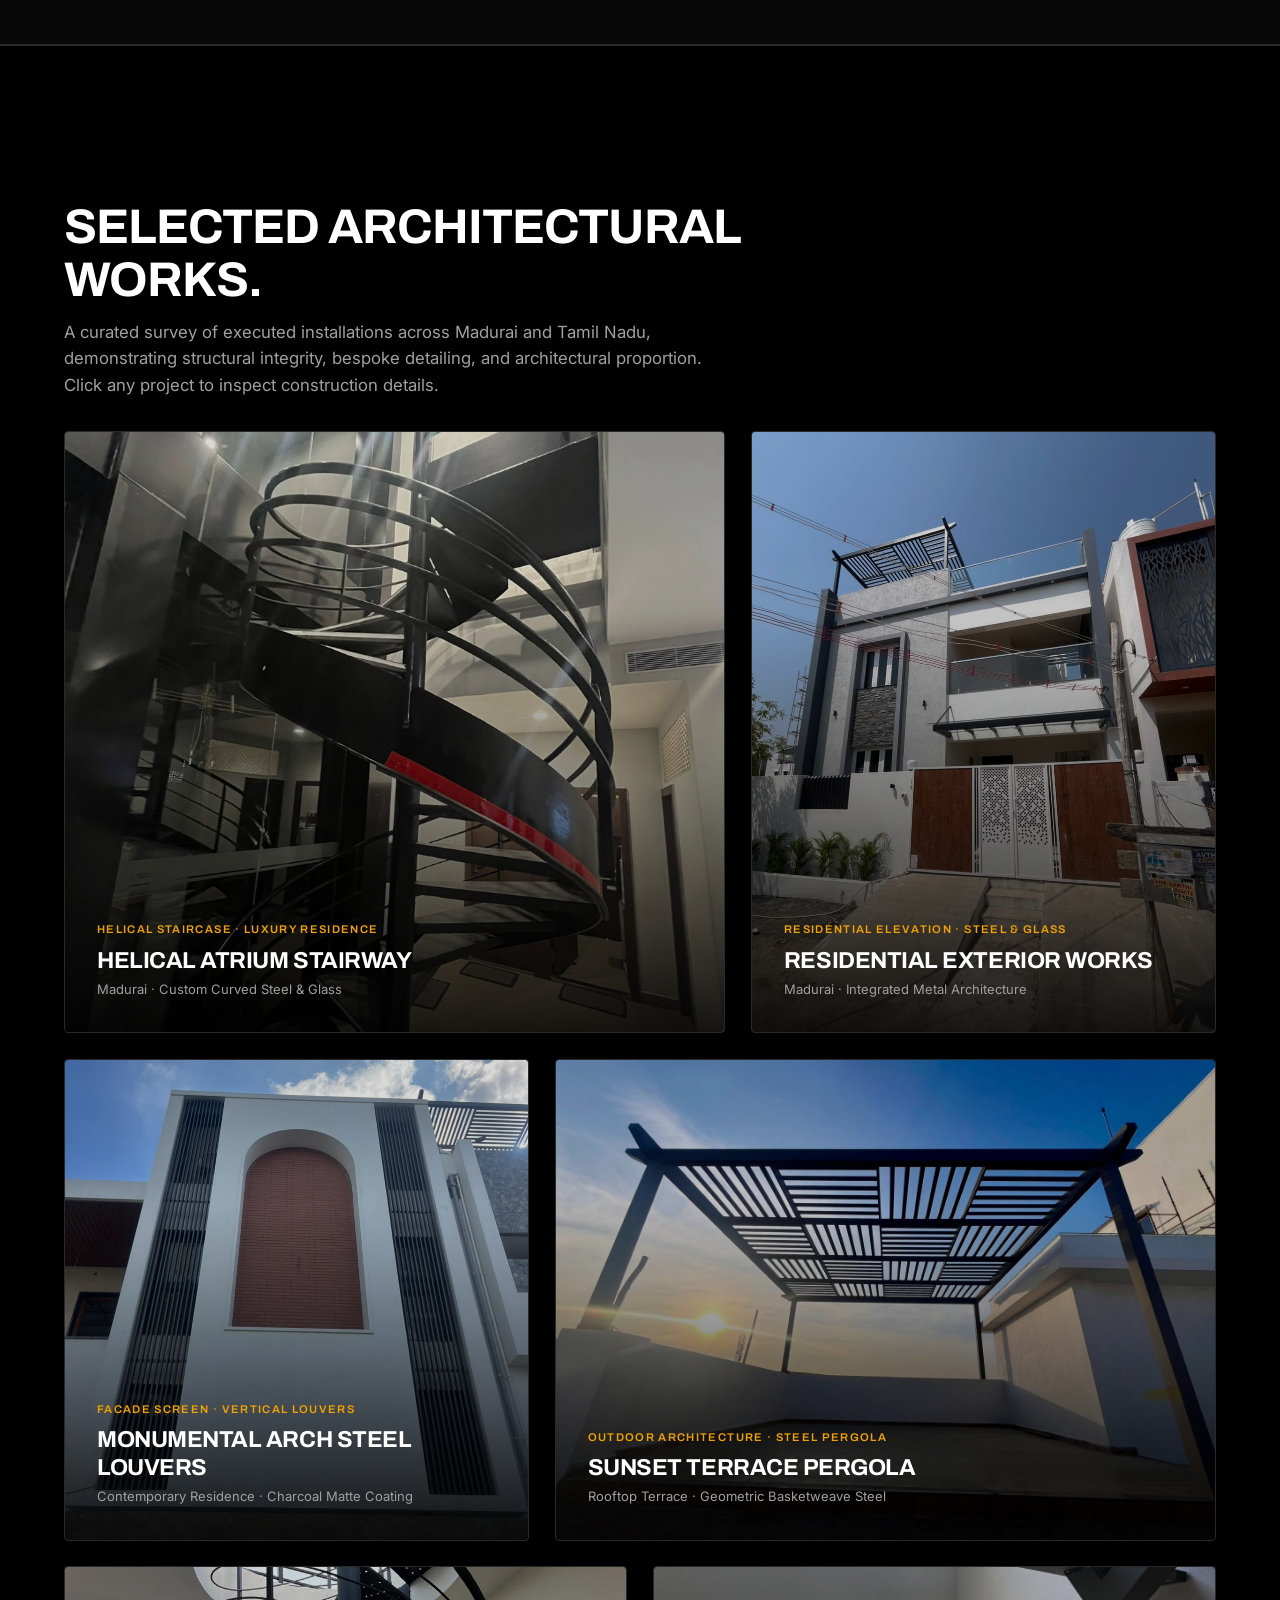
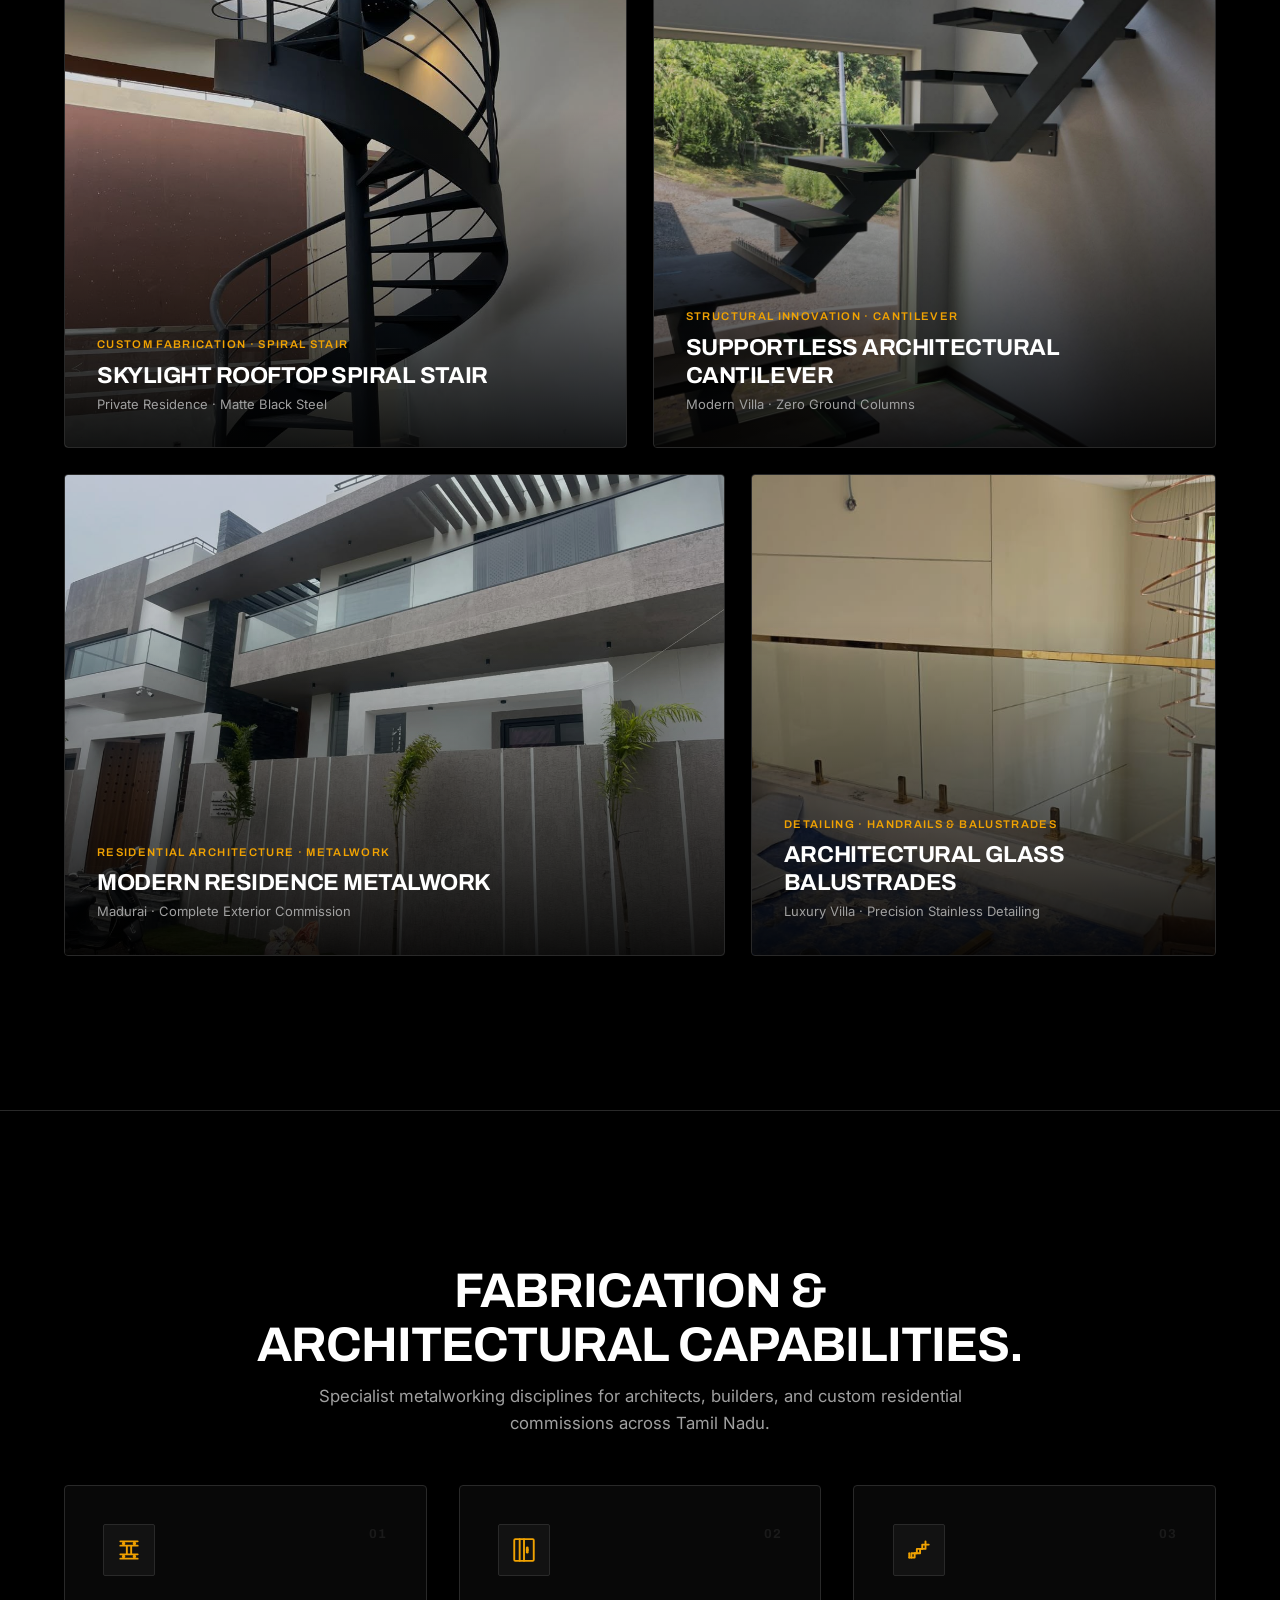
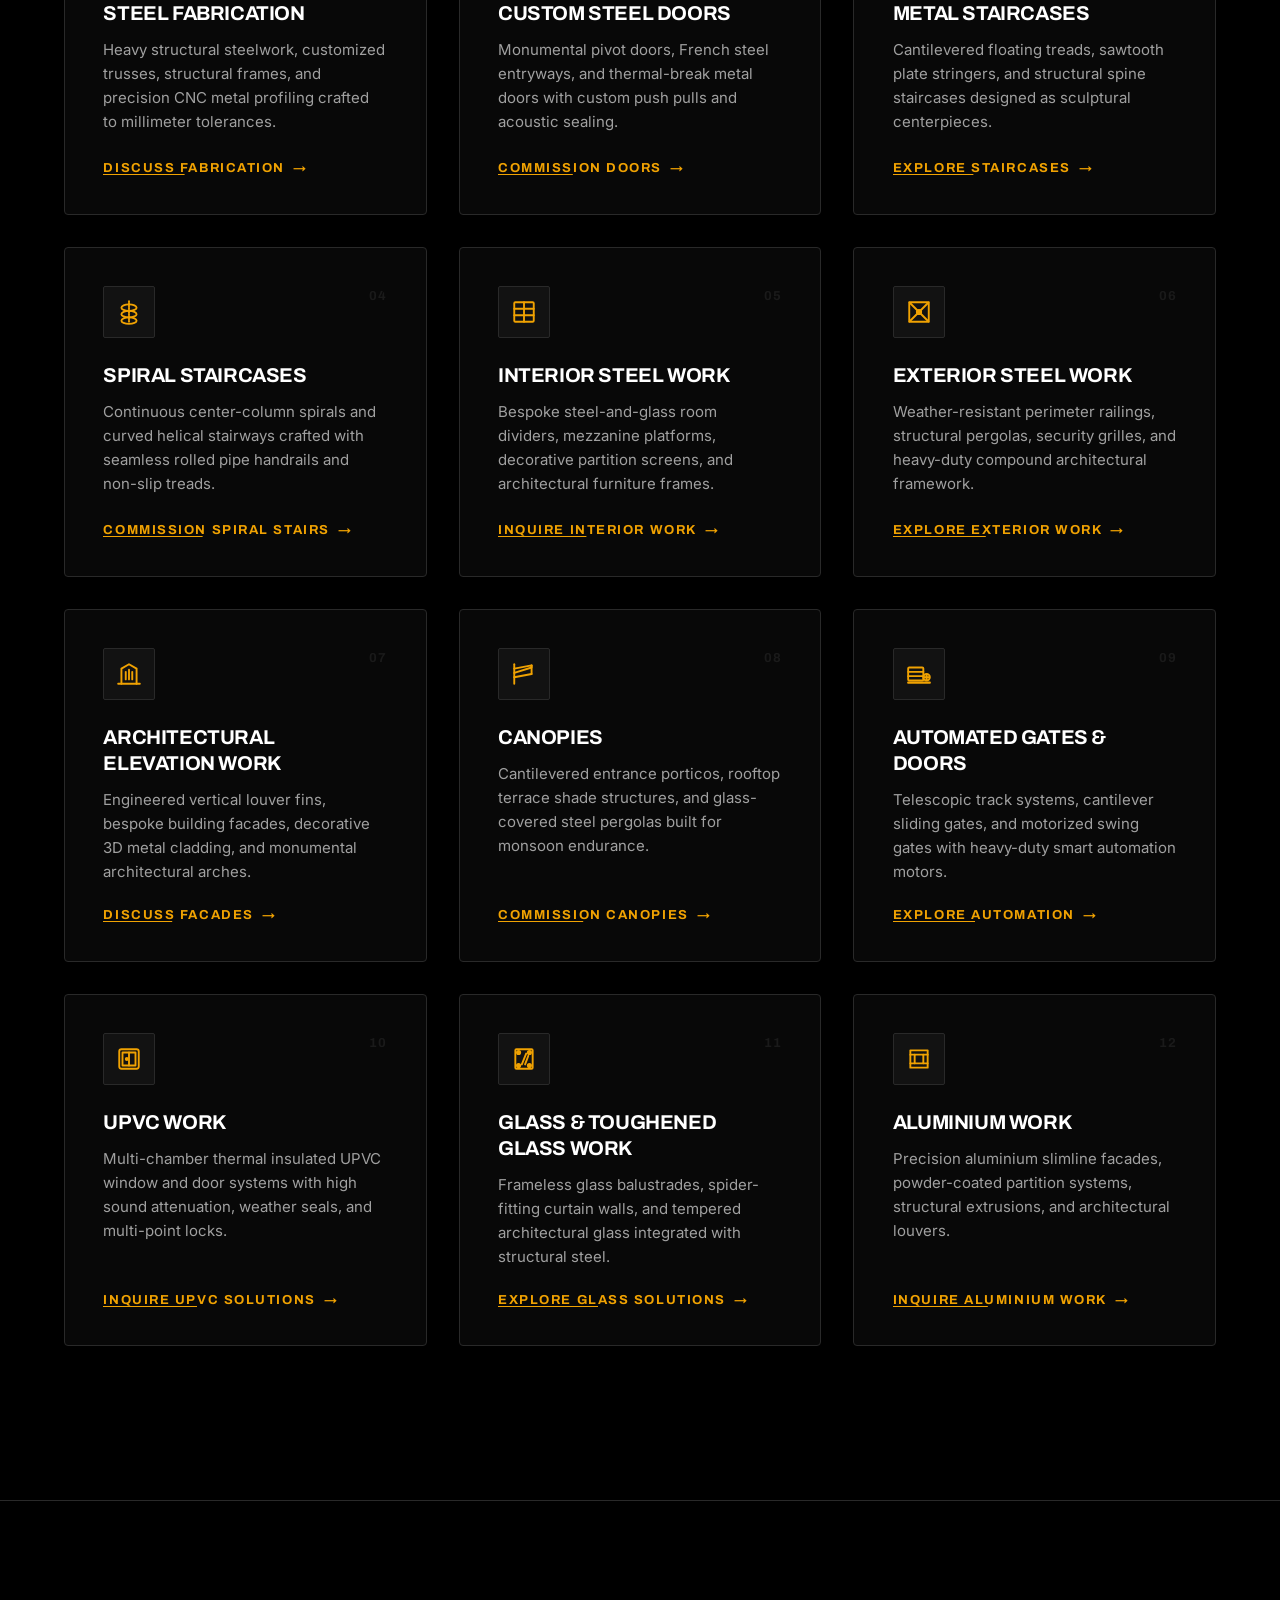
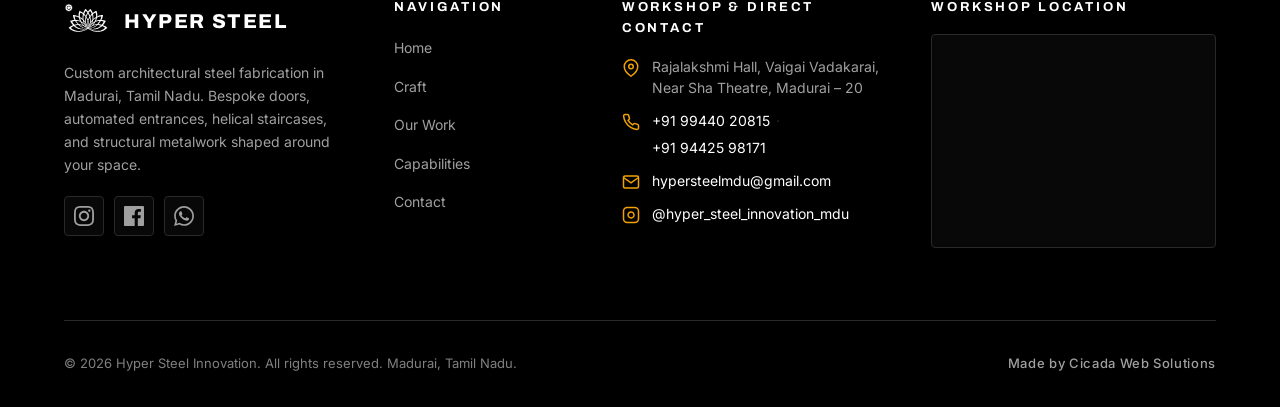
==== commit 75f3e605: "Working Copy" ====
--- a/v2/index.html
+++ b/v2/index.html
@@ -544,69 +544,307 @@
       >
         <div class="container">
           <div class="section-header">
-            <h2 class="section-title">Fabrication in Motion.</h2>
+            <h2 class="section-title">Watch Our Work in Action</h2>
             <p class="section-lead">
-              Watch our bespoke gates, architectural doors, and structural metalwork in operation. Select any video from the playlist to inspect craftsmanship.
+              See our gates, doors, and steel structures in real life. Select any video from the list to play.
             </p>
           </div>
 
           <div class="video-player-container">
             <div class="main-video">
-              <div class="video">
+              <div class="custom-player" id="customVideoPlayer" tabindex="0" aria-label="Steel fabrication video player">
                 <video
+                  id="mainPlayerVideo"
                   src="assets/videos/balcony_view.mp4"
                   poster="assets/video_posters/balcony_view_poster.jpg"
-                  controls
                   muted
                   autoplay
                   playsinline
                   webkit-playsinline
                   preload="metadata"
                 ></video>
-                <h3 class="title">Balcony View</h3>
+
+                <!-- Center Play / Pause Button Overlay -->
+                <button class="player-center-btn" type="button" aria-label="Play video">
+                  <svg class="icon-play" viewBox="0 0 24 24" fill="currentColor" aria-hidden="true">
+                    <path d="M8 5v14l11-7z"/>
+                  </svg>
+                  <svg class="icon-pause" viewBox="0 0 24 24" fill="currentColor" aria-hidden="true">
+                    <path d="M6 19h4V5H6v14zm8-14v14h4V5h-4z"/>
+                  </svg>
+                </button>
+
+                <!-- Custom Bottom Controls Bar -->
+                <div class="player-controls" aria-label="Video controls">
+                  <!-- Progress Bar / Seek Slider -->
+                  <div class="player-progress" role="slider" aria-label="Video timeline" aria-valuemin="0" aria-valuemax="100" aria-valuenow="0" tabindex="0">
+                    <div class="player-progress-buffered"></div>
+                    <div class="player-progress-played"></div>
+                    <div class="player-progress-thumb"></div>
+                  </div>
+
+                  <!-- Controls Row -->
+                  <div class="player-row">
+                    <div class="player-left">
+                      <!-- Play / Pause Button -->
+                      <button class="player-btn player-play-btn" type="button" aria-label="Play or pause">
+                        <svg class="icon-play" viewBox="0 0 24 24" fill="currentColor" aria-hidden="true">
+                          <path d="M8 5v14l11-7z"/>
+                        </svg>
+                        <svg class="icon-pause" viewBox="0 0 24 24" fill="currentColor" aria-hidden="true">
+                          <path d="M6 19h4V5H6v14zm8-14v14h4V5h-4z"/>
+                        </svg>
+                      </button>
+
+                      <!-- Time Display -->
+                      <div class="player-time" aria-live="off">
+                        <span class="time-current">0:00</span>
+                        <span class="time-sep">/</span>
+                        <span class="time-duration">0:00</span>
+                      </div>
+                    </div>
+
+                    <div class="player-right">
+                      <!-- Fullscreen Button -->
+                      <button class="player-btn player-fullscreen-btn" type="button" aria-label="Toggle fullscreen">
+                        <svg class="icon-fullscreen-enter" viewBox="0 0 24 24" fill="currentColor" aria-hidden="true">
+                          <path d="M7 14H5v5h5v-2H7v-3zm-2-4h2V7h3V5H5v5zm12 7h-3v2h5v-5h-2v3zM14 5v2h3v3h2V5h-5z"/>
+                        </svg>
+                        <svg class="icon-fullscreen-exit" viewBox="0 0 24 24" fill="currentColor" aria-hidden="true">
+                          <path d="M5 16h3v3h2v-5H5v2zm3-8H5v2h5V5H8v3zm6 11h2v-3h3v-2h-5v5zm2-11V5h-2v5h5V8h-3z"/>
+                        </svg>
+                      </button>
+                    </div>
+                  </div>
+                </div>
+              </div>
+
+              <!-- Heading and Subheading under main video -->
+              <div class="main-video-details">
+                <h3 class="main-video-title">Balcony View</h3>
+                <p class="main-video-subheading">Stainless steel and glass railing for modern homes</p>
               </div>
             </div>
 
             <div class="video-list" role="list" aria-label="Video playlist">
-              <div class="vid active" role="button" tabindex="0" aria-label="Play Balcony View">
-                <video src="assets/videos/balcony_view.mp4" poster="assets/video_posters/balcony_view_poster.jpg" muted preload="none"></video>
-                <h3 class="title">Balcony View</h3>
-              </div>
-              <div class="vid" role="button" tabindex="0" aria-label="Play Exterior Work">
-                <video src="assets/videos/exterior_work.mp4" poster="assets/video_posters/exterior_work_poster.jpg" muted preload="none"></video>
-                <h3 class="title">Exterior Work</h3>
-              </div>
-              <div class="vid" role="button" tabindex="0" aria-label="Play Finished Exterior 2">
-                <video src="assets/videos/finished_exterior_2.mp4" poster="assets/video_posters/finished_exterior_2_poster.jpg" muted preload="none"></video>
-                <h3 class="title">Finished Exterior 2</h3>
-              </div>
-              <div class="vid" role="button" tabindex="0" aria-label="Play Finished Exterior 3">
-                <video src="assets/videos/finished_exterior_3.mp4" poster="assets/video_posters/finished_exterior_3_poster.jpg" muted preload="none"></video>
-                <h3 class="title">Finished Exterior 3</h3>
-              </div>
-              <div class="vid" role="button" tabindex="0" aria-label="Play Metal Gate Showcase">
-                <video src="assets/videos/metal_gate_showcase.mp4" poster="assets/video_posters/metal_gate_showcase_poster.jpg" muted preload="none"></video>
-                <h3 class="title">Metal Gate Showcase</h3>
-              </div>
-              <div class="vid" role="button" tabindex="0" aria-label="Play Roof Work">
-                <video src="assets/videos/roof_work.mp4" poster="assets/video_posters/roof_work_poster.jpg" muted preload="none"></video>
-                <h3 class="title">Roof Work</h3>
-              </div>
-              <div class="vid" role="button" tabindex="0" aria-label="Play Sliding Door">
-                <video src="assets/videos/sliding_door.mp4" poster="assets/video_posters/sliding_door_poster.jpg" muted preload="none"></video>
-                <h3 class="title">Sliding Door</h3>
-              </div>
-              <div class="vid" role="button" tabindex="0" aria-label="Play Stylish Door">
-                <video src="assets/videos/stylish_door.mp4" poster="assets/video_posters/stylish_door_poster.jpg" muted preload="none"></video>
-                <h3 class="title">Stylish Door</h3>
-              </div>
-              <div class="vid" role="button" tabindex="0" aria-label="Play Stylish Gate 2">
-                <video src="assets/videos/stylish_gate_2.mp4" poster="assets/video_posters/stylish_gate_2_poster.jpg" muted preload="none"></video>
-                <h3 class="title">Stylish Gate 2</h3>
-              </div>
-              <div class="vid" role="button" tabindex="0" aria-label="Play Stylish Gate 3">
-                <video src="assets/videos/stylish_gate_3.mp4" poster="assets/video_posters/stylish_gate_3_poster.jpg" muted preload="none"></video>
-                <h3 class="title">Stylish Gate 3</h3>
+              <div
+                class="vid active"
+                role="button"
+                tabindex="0"
+                aria-label="Play Balcony View"
+                data-src="assets/videos/balcony_view.mp4"
+                data-poster="assets/video_posters/balcony_view_poster.jpg"
+                data-title="Balcony View"
+                data-subtitle="Stainless steel and glass railing for modern homes"
+              >
+                <div class="vid-thumb-wrapper">
+                  <img src="assets/video_posters/balcony_view_poster.jpg" alt="Balcony View" class="vid-thumb" loading="lazy">
+                  <div class="vid-play-icon" aria-hidden="true">
+                    <svg viewBox="0 0 24 24" fill="currentColor"><path d="M8 5v14l11-7z"/></svg>
+                  </div>
+                </div>
+                <div class="vid-text">
+                  <h4 class="vid-title">Balcony View</h4>
+                  <p class="vid-desc">Glass & steel balcony railing</p>
+                </div>
+              </div>
+
+              <div
+                class="vid"
+                role="button"
+                tabindex="0"
+                aria-label="Play Exterior Work"
+                data-src="assets/videos/exterior_work.mp4"
+                data-poster="assets/video_posters/exterior_work_poster.jpg"
+                data-title="Exterior Work"
+                data-subtitle="Outdoor metal structure built for strength and stability"
+              >
+                <div class="vid-thumb-wrapper">
+                  <img src="assets/video_posters/exterior_work_poster.jpg" alt="Exterior Work" class="vid-thumb" loading="lazy">
+                  <div class="vid-play-icon" aria-hidden="true">
+                    <svg viewBox="0 0 24 24" fill="currentColor"><path d="M8 5v14l11-7z"/></svg>
+                  </div>
+                </div>
+                <div class="vid-text">
+                  <h4 class="vid-title">Exterior Work</h4>
+                  <p class="vid-desc">Outdoor steel structure</p>
+                </div>
+              </div>
+
+              <div
+                class="vid"
+                role="button"
+                tabindex="0"
+                aria-label="Play Finished Exterior 2"
+                data-src="assets/videos/finished_exterior_2.mp4"
+                data-poster="assets/video_posters/finished_exterior_2_poster.jpg"
+                data-title="Finished Exterior 2"
+                data-subtitle="Clean outdoor steel framing with a smooth finish"
+              >
+                <div class="vid-thumb-wrapper">
+                  <img src="assets/video_posters/finished_exterior_2_poster.jpg" alt="Finished Exterior 2" class="vid-thumb" loading="lazy">
+                  <div class="vid-play-icon" aria-hidden="true">
+                    <svg viewBox="0 0 24 24" fill="currentColor"><path d="M8 5v14l11-7z"/></svg>
+                  </div>
+                </div>
+                <div class="vid-text">
+                  <h4 class="vid-title">Finished Exterior 2</h4>
+                  <p class="vid-desc">Outdoor framing finish</p>
+                </div>
+              </div>
+
+              <div
+                class="vid"
+                role="button"
+                tabindex="0"
+                aria-label="Play Finished Exterior 3"
+                data-src="assets/videos/finished_exterior_3.mp4"
+                data-poster="assets/video_posters/finished_exterior_3_poster.jpg"
+                data-title="Finished Exterior 3"
+                data-subtitle="Tough steel installation made to last in any weather"
+              >
+                <div class="vid-thumb-wrapper">
+                  <img src="assets/video_posters/finished_exterior_3_poster.jpg" alt="Finished Exterior 3" class="vid-thumb" loading="lazy">
+                  <div class="vid-play-icon" aria-hidden="true">
+                    <svg viewBox="0 0 24 24" fill="currentColor"><path d="M8 5v14l11-7z"/></svg>
+                  </div>
+                </div>
+                <div class="vid-text">
+                  <h4 class="vid-title">Finished Exterior 3</h4>
+                  <p class="vid-desc">Weather-proof metal installation</p>
+                </div>
+              </div>
+
+              <div
+                class="vid"
+                role="button"
+                tabindex="0"
+                aria-label="Play Metal Gate Showcase"
+                data-src="assets/videos/metal_gate_showcase.mp4"
+                data-poster="assets/video_posters/metal_gate_showcase_poster.jpg"
+                data-title="Metal Gate Showcase"
+                data-subtitle="Custom security gate with clean modern metal cuts"
+              >
+                <div class="vid-thumb-wrapper">
+                  <img src="assets/video_posters/metal_gate_showcase_poster.jpg" alt="Metal Gate Showcase" class="vid-thumb" loading="lazy">
+                  <div class="vid-play-icon" aria-hidden="true">
+                    <svg viewBox="0 0 24 24" fill="currentColor"><path d="M8 5v14l11-7z"/></svg>
+                  </div>
+                </div>
+                <div class="vid-text">
+                  <h4 class="vid-title">Metal Gate Showcase</h4>
+                  <p class="vid-desc">Custom security gate</p>
+                </div>
+              </div>
+
+              <div
+                class="vid"
+                role="button"
+                tabindex="0"
+                aria-label="Play Roof Work"
+                data-src="assets/videos/roof_work.mp4"
+                data-poster="assets/video_posters/roof_work_poster.jpg"
+                data-title="Roof Work"
+                data-subtitle="Solid steel roof framing and strong canopy support"
+              >
+                <div class="vid-thumb-wrapper">
+                  <img src="assets/video_posters/roof_work_poster.jpg" alt="Roof Work" class="vid-thumb" loading="lazy">
+                  <div class="vid-play-icon" aria-hidden="true">
+                    <svg viewBox="0 0 24 24" fill="currentColor"><path d="M8 5v14l11-7z"/></svg>
+                  </div>
+                </div>
+                <div class="vid-text">
+                  <h4 class="vid-title">Roof Work</h4>
+                  <p class="vid-desc">Steel roof & canopy framing</p>
+                </div>
+              </div>
+
+              <div
+                class="vid"
+                role="button"
+                tabindex="0"
+                aria-label="Play Sliding Door"
+                data-src="assets/videos/sliding_door.mp4"
+                data-poster="assets/video_posters/sliding_door_poster.jpg"
+                data-title="Sliding Door"
+                data-subtitle="Smooth sliding metal door designed for easy daily use"
+              >
+                <div class="vid-thumb-wrapper">
+                  <img src="assets/video_posters/sliding_door_poster.jpg" alt="Sliding Door" class="vid-thumb" loading="lazy">
+                  <div class="vid-play-icon" aria-hidden="true">
+                    <svg viewBox="0 0 24 24" fill="currentColor"><path d="M8 5v14l11-7z"/></svg>
+                  </div>
+                </div>
+                <div class="vid-text">
+                  <h4 class="vid-title">Sliding Door</h4>
+                  <p class="vid-desc">Smooth-gliding steel door</p>
+                </div>
+              </div>
+
+              <div
+                class="vid"
+                role="button"
+                tabindex="0"
+                aria-label="Play Stylish Door"
+                data-src="assets/videos/stylish_door.mp4"
+                data-poster="assets/video_posters/stylish_door_poster.jpg"
+                data-title="Stylish Door"
+                data-subtitle="Front entry steel door crafted with a modern look"
+              >
+                <div class="vid-thumb-wrapper">
+                  <img src="assets/video_posters/stylish_door_poster.jpg" alt="Stylish Door" class="vid-thumb" loading="lazy">
+                  <div class="vid-play-icon" aria-hidden="true">
+                    <svg viewBox="0 0 24 24" fill="currentColor"><path d="M8 5v14l11-7z"/></svg>
+                  </div>
+                </div>
+                <div class="vid-text">
+                  <h4 class="vid-title">Stylish Door</h4>
+                  <p class="vid-desc">Modern front entrance door</p>
+                </div>
+              </div>
+
+              <div
+                class="vid"
+                role="button"
+                tabindex="0"
+                aria-label="Play Stylish Gate 2"
+                data-src="assets/videos/stylish_gate_2.mp4"
+                data-poster="assets/video_posters/stylish_gate_2_poster.jpg"
+                data-title="Stylish Gate 2"
+                data-subtitle="Designer driveway gate made with precision steel"
+              >
+                <div class="vid-thumb-wrapper">
+                  <img src="assets/video_posters/stylish_gate_2_poster.jpg" alt="Stylish Gate 2" class="vid-thumb" loading="lazy">
+                  <div class="vid-play-icon" aria-hidden="true">
+                    <svg viewBox="0 0 24 24" fill="currentColor"><path d="M8 5v14l11-7z"/></svg>
+                  </div>
+                </div>
+                <div class="vid-text">
+                  <h4 class="vid-title">Stylish Gate 2</h4>
+                  <p class="vid-desc">Modern driveway steel gate</p>
+                </div>
+              </div>
+
+              <div
+                class="vid"
+                role="button"
+                tabindex="0"
+                aria-label="Play Stylish Gate 3"
+                data-src="assets/videos/stylish_gate_3.mp4"
+                data-poster="assets/video_posters/stylish_gate_3_poster.jpg"
+                data-title="Stylish Gate 3"
+                data-subtitle="Heavy-duty entry gate built for maximum safety"
+              >
+                <div class="vid-thumb-wrapper">
+                  <img src="assets/video_posters/stylish_gate_3_poster.jpg" alt="Stylish Gate 3" class="vid-thumb" loading="lazy">
+                  <div class="vid-play-icon" aria-hidden="true">
+                    <svg viewBox="0 0 24 24" fill="currentColor"><path d="M8 5v14l11-7z"/></svg>
+                  </div>
+                </div>
+                <div class="vid-text">
+                  <h4 class="vid-title">Stylish Gate 3</h4>
+                  <p class="vid-desc">Heavy-duty entry gate</p>
+                </div>
               </div>
             </div>
           </div>
--- a/v2/css/sections.css
+++ b/v2/css/sections.css
@@ -853,8 +853,8 @@
 
 /* ==========================================================================
    05 — VIDEO PLAYER SHOWCASE
-   Clean, minimalistic two-column video player with scrollable playlist.
-   Scoped, responsive, and dark architectural theme oriented.
+   Modern, elegant architectural video player with custom video buttons,
+   subtle playlist sidebar, and muted autoplay.
    ========================================================================== */
 
 .video-player-section {
@@ -875,7 +875,7 @@
   width: 100%;
 }
 
-/* Main Featured Video */
+/* Main Featured Video Container */
 .video-player-container .main-video {
   background: var(--color-surface-elevated);
   border: 1px solid var(--color-border);
@@ -886,36 +886,289 @@
   flex-direction: column;
 }
 
-.video-player-container .main-video .video {
-  display: flex;
-  flex-direction: column;
+/* Custom Video Player Wrapper */
+.custom-player {
+  position: relative;
+  width: 100%;
+  aspect-ratio: 16 / 9;
+  background: #000;
+  border-radius: var(--radius-xs);
+  overflow: hidden;
+  user-select: none;
+  cursor: pointer;
+  outline: none;
+}
+
+.custom-player:focus-visible {
+  outline: 2px solid var(--color-gold);
+  outline-offset: 2px;
+}
+
+.custom-player video {
   width: 100%;
   height: 100%;
-}
-
-.video-player-container .main-video video {
-  width: 100%;
-  aspect-ratio: 16 / 9;
-  max-height: 68vh;
   object-fit: contain;
   background: #000;
+  display: block;
+}
+
+/* Big Center Play / Pause Overlay Button */
+.player-center-btn {
+  position: absolute;
+  top: 50%;
+  left: 50%;
+  transform: translate(-50%, -50%);
+  width: 68px;
+  height: 68px;
+  border-radius: 50%;
+  background: rgba(14, 14, 14, 0.82);
+  border: 1.5px solid var(--color-gold);
+  color: var(--color-gold);
+  display: flex;
+  align-items: center;
+  justify-content: center;
+  cursor: pointer;
+  z-index: 4;
+  backdrop-filter: blur(10px);
+  -webkit-backdrop-filter: blur(10px);
+  transition: transform var(--duration-fast) var(--ease-architectural),
+              background var(--duration-fast),
+              opacity var(--duration-normal) var(--ease-architectural),
+              box-shadow var(--duration-fast);
+  box-shadow: 0 10px 30px rgba(0, 0, 0, 0.7);
+}
+
+.player-center-btn svg {
+  width: 28px;
+  height: 28px;
+  transition: transform var(--duration-fast) var(--ease-architectural);
+}
+
+.player-center-btn .icon-play {
+  margin-left: 3px; /* visual center for play triangle */
+}
+
+.player-center-btn:hover {
+  background: rgba(240, 162, 2, 0.18);
+  transform: translate(-50%, -50%) scale(1.08);
+  box-shadow: 0 0 24px rgba(240, 162, 2, 0.35);
+}
+
+/* Hide center button when video is playing */
+.custom-player.is-playing .player-center-btn {
+  opacity: 0;
+  pointer-events: none;
+  transform: translate(-50%, -50%) scale(0.85);
+}
+
+/* Custom Bottom Controls Bar */
+.player-controls {
+  position: absolute;
+  bottom: 0;
+  left: 0;
+  right: 0;
+  padding: 24px 16px 12px;
+  background: linear-gradient(to top, rgba(0, 0, 0, 0.95) 0%, rgba(0, 0, 0, 0.65) 55%, transparent 100%);
+  z-index: 5;
+  display: flex;
+  flex-direction: column;
+  gap: 10px;
+  transition: opacity var(--duration-normal) var(--ease-architectural),
+              transform var(--duration-normal) var(--ease-architectural);
+  cursor: default;
+}
+
+/* Fade out controls when video is playing and idle */
+.custom-player.is-playing.is-idle .player-controls {
+  opacity: 0;
+  transform: translateY(10px);
+  pointer-events: none;
+}
+
+/* Progress / Timeline Scrubber */
+.player-progress {
+  position: relative;
+  width: 100%;
+  height: 5px;
+  background: rgba(255, 255, 255, 0.22);
+  border-radius: 3px;
+  cursor: pointer;
+  transition: height var(--duration-fast) var(--ease-architectural);
+  outline: none;
+}
+
+.player-progress:hover,
+.player-progress.is-dragging {
+  height: 8px;
+}
+
+.player-progress:focus-visible {
+  outline: 2px solid var(--color-gold);
+  outline-offset: 2px;
+}
+
+.player-progress-buffered {
+  position: absolute;
+  top: 0;
+  left: 0;
+  height: 100%;
+  width: 0%;
+  background: rgba(255, 255, 255, 0.35);
+  border-radius: 3px;
+  pointer-events: none;
+}
+
+.player-progress-played {
+  position: absolute;
+  top: 0;
+  left: 0;
+  height: 100%;
+  width: 0%;
+  background: var(--color-gold);
+  border-radius: 3px;
+  pointer-events: none;
+  box-shadow: 0 0 10px rgba(240, 162, 2, 0.55);
+}
+
+.player-progress-thumb {
+  position: absolute;
+  top: 50%;
+  left: 0%;
+  transform: translate(-50%, -50%) scale(0);
+  width: 14px;
+  height: 14px;
+  border-radius: 50%;
+  background: var(--color-white);
+  border: 2px solid var(--color-gold);
+  box-shadow: 0 2px 6px rgba(0, 0, 0, 0.6);
+  pointer-events: none;
+  transition: transform var(--duration-fast) var(--ease-architectural);
+}
+
+.player-progress:hover .player-progress-thumb,
+.player-progress.is-dragging .player-progress-thumb {
+  transform: translate(-50%, -50%) scale(1);
+}
+
+/* Controls Action Row */
+.player-row {
+  display: flex;
+  align-items: center;
+  justify-content: space-between;
+  width: 100%;
+}
+
+.player-left,
+.player-right {
+  display: flex;
+  align-items: center;
+  gap: 12px;
+}
+
+/* Custom Buttons */
+.player-btn {
+  background: transparent;
+  border: none;
+  color: var(--color-white);
+  cursor: pointer;
+  padding: 6px;
   border-radius: var(--radius-xs);
+  display: inline-flex;
+  align-items: center;
+  justify-content: center;
+  transition: color var(--duration-fast),
+              background var(--duration-fast),
+              transform var(--duration-fast);
+  outline: none;
+}
+
+.player-btn svg {
+  width: 22px;
+  height: 22px;
   display: block;
-  outline: none;
-  accent-color: var(--color-gold);
-}
-
-.video-player-container .main-video .title {
+}
+
+.player-btn:hover {
+  color: var(--color-gold);
+  background: rgba(255, 255, 255, 0.1);
+}
+
+.player-btn:active {
+  transform: scale(0.92);
+}
+
+.player-btn:focus-visible {
+  outline: 2px solid var(--color-gold);
+  outline-offset: 2px;
+}
+
+/* Toggle play/pause icon states */
+.custom-player.is-playing .player-play-btn .icon-play,
+.custom-player.is-playing .player-center-btn .icon-play {
+  display: none;
+}
+
+.custom-player:not(.is-playing) .player-play-btn .icon-pause,
+.custom-player:not(.is-playing) .player-center-btn .icon-pause {
+  display: none;
+}
+
+/* Fullscreen icon toggles */
+.custom-player.is-fullscreen .player-fullscreen-btn .icon-fullscreen-enter,
+.custom-player:fullscreen .player-fullscreen-btn .icon-fullscreen-enter {
+  display: none;
+}
+
+.custom-player:not(.is-fullscreen):not(:fullscreen) .player-fullscreen-btn .icon-fullscreen-exit {
+  display: none;
+}
+
+/* Time display */
+.player-time {
+  font-family: var(--font-mono);
+  font-size: 0.8125rem;
+  color: var(--color-gray-muted);
+  letter-spacing: 0.03em;
+  user-select: none;
+  display: inline-flex;
+  align-items: center;
+  gap: 4px;
+}
+
+.player-time .time-current {
+  color: var(--color-white);
+  font-weight: 500;
+}
+
+.player-time .time-sep {
+  opacity: 0.5;
+}
+
+/* Main Video Title & Small Subheading */
+.main-video-details {
+  padding-top: clamp(14px, 1.6vw, 20px);
+  display: flex;
+  flex-direction: column;
+  gap: 4px;
+}
+
+.main-video-title {
   color: var(--color-white);
   font-family: var(--font-heading);
-  font-size: clamp(1.15rem, 1.8vw, 1.5rem);
+  font-size: clamp(1.2rem, 1.8vw, 1.55rem);
   font-weight: 600;
   letter-spacing: var(--tracking-tight);
-  padding-top: clamp(12px, 1.5vw, 18px);
-  padding-bottom: 4px;
   line-height: var(--leading-snug);
-  text-transform: capitalize;
-  margin-top: auto;
+  margin: 0;
+}
+
+.main-video-subheading {
+  color: var(--color-gray-muted);
+  font-family: var(--font-body);
+  font-size: clamp(0.875rem, 1.1vw, 0.975rem);
+  font-weight: 400;
+  line-height: var(--leading-body);
+  margin: 0;
 }
 
 /* Video Playlist Sidebar */
@@ -927,8 +1180,11 @@
   min-height: 480px;
   max-height: 620px;
   overflow-y: auto;
-  padding: 10px 8px;
+  padding: 12px 10px;
   box-shadow: 0 16px 40px rgba(0, 0, 0, 0.6);
+  display: flex;
+  flex-direction: column;
+  gap: 8px;
 }
 
 /* Minimalist Dark Scrollbar */
@@ -942,7 +1198,7 @@
 }
 
 .video-player-container .video-list::-webkit-scrollbar-thumb {
-  background: #2c2c2c;
+  background: #2a2a2a;
   border-radius: 4px;
 }
 
@@ -957,89 +1213,202 @@
   gap: 14px;
   background: var(--color-surface);
   border-radius: var(--radius-xs);
-  margin: 8px 4px;
   padding: 10px 12px;
   border: 1px solid rgba(255, 255, 255, 0.05);
+  border-left: 3px solid transparent;
   cursor: pointer;
   outline: none;
   transition: all var(--duration-fast) var(--ease-architectural);
 }
 
-.video-player-container .video-list .vid video {
-  width: 88px;
-  height: 56px;
+.video-player-container .video-list .vid-thumb-wrapper {
+  position: relative;
+  width: 96px;
+  height: 58px;
   border-radius: var(--radius-xs);
+  overflow: hidden;
+  flex-shrink: 0;
+  background: #000;
+}
+
+.video-player-container .video-list .vid-thumb {
+  width: 100%;
+  height: 100%;
   object-fit: cover;
-  background: #000;
-  flex-shrink: 0;
-  pointer-events: none;
-}
-
-.video-player-container .video-list .vid .title {
+  display: block;
+  transition: transform var(--duration-normal) var(--ease-architectural);
+}
+
+.video-player-container .video-list .vid-play-icon {
+  position: absolute;
+  top: 50%;
+  left: 50%;
+  transform: translate(-50%, -50%);
+  width: 26px;
+  height: 26px;
+  border-radius: 50%;
+  background: rgba(0, 0, 0, 0.72);
+  color: var(--color-white);
+  display: flex;
+  align-items: center;
+  justify-content: center;
+  backdrop-filter: blur(4px);
+  -webkit-backdrop-filter: blur(4px);
+  transition: all var(--duration-fast) var(--ease-architectural);
+}
+
+.video-player-container .video-list .vid-play-icon svg {
+  width: 13px;
+  height: 13px;
+  margin-left: 2px;
+}
+
+.video-player-container .video-list .vid-text {
+  flex: 1;
+  min-width: 0;
+  display: flex;
+  flex-direction: column;
+  gap: 3px;
+}
+
+.video-player-container .video-list .vid-title {
   color: var(--color-gray-muted);
   font-family: var(--font-body);
   font-size: 0.9375rem;
   font-weight: 500;
-  line-height: 1.35;
-  text-transform: capitalize;
+  line-height: 1.3;
+  margin: 0;
+  white-space: nowrap;
+  overflow: hidden;
+  text-overflow: ellipsis;
   transition: color var(--duration-fast) var(--ease-architectural);
 }
 
+.video-player-container .video-list .vid-desc {
+  color: var(--color-gray);
+  font-family: var(--font-body);
+  font-size: 0.785rem;
+  line-height: 1.25;
+  margin: 0;
+  white-space: nowrap;
+  overflow: hidden;
+  text-overflow: ellipsis;
+  transition: color var(--duration-fast) var(--ease-architectural);
+}
+
+/* Hover State */
 .video-player-container .video-list .vid:hover {
   background: #181818;
   border-color: rgba(240, 162, 2, 0.3);
 }
 
-.video-player-container .video-list .vid:hover .title {
-  color: var(--color-white);
-}
-
+.video-player-container .video-list .vid:hover .vid-title {
+  color: var(--color-white);
+}
+
+.video-player-container .video-list .vid:hover .vid-thumb {
+  transform: scale(1.06);
+}
+
+.video-player-container .video-list .vid:hover .vid-play-icon {
+  background: var(--color-gold);
+  color: #000;
+}
+
+/* Active Playlist Item (Visual indicator only - NO "Active" badge text!) */
 .video-player-container .video-list .vid.active {
-  background: rgba(240, 162, 2, 0.09);
-  border-color: var(--color-gold);
+  background: rgba(240, 162, 2, 0.08);
+  border-color: rgba(240, 162, 2, 0.35);
   border-left: 3px solid var(--color-gold);
 }
 
-.video-player-container .video-list .vid.active .title {
+.video-player-container .video-list .vid.active .vid-title {
   color: var(--color-gold);
   font-weight: 600;
+}
+
+.video-player-container .video-list .vid.active .vid-desc {
+  color: rgba(255, 255, 255, 0.75);
+}
+
+.video-player-container .video-list .vid.active .vid-play-icon {
+  background: var(--color-gold);
+  color: #000;
 }
 
 .video-player-container .video-list .vid:focus-visible {
   outline: 2px solid var(--color-gold);
   outline-offset: 2px;
+}
+
+/* Fullscreen Mode Adjustments */
+.custom-player:fullscreen,
+.custom-player.is-fullscreen {
+  border-radius: 0;
+  width: 100vw;
+  height: 100vh;
+}
+
+.custom-player:fullscreen video,
+.custom-player.is-fullscreen video {
+  width: 100vw;
+  height: 100vh;
 }
 
 /* Responsive Breakpoints */
 @media (max-width: 991px) {
   .video-player-container {
     grid-template-columns: 1fr;
-    gap: 16px;
+    gap: 20px;
   }
 
   .video-player-container .video-list {
+    min-height: unset;
     height: 380px;
-    max-height: 50vh;
-  }
-
-  .video-player-container .main-video video {
-    max-height: 55vh;
+    max-height: 48vh;
+  }
+
+  .player-center-btn {
+    width: 58px;
+    height: 58px;
+  }
+
+  .player-center-btn svg {
+    width: 24px;
+    height: 24px;
   }
 }
 
 @media (max-width: 600px) {
+  .player-controls {
+    padding: 16px 12px 10px;
+  }
+
+  .player-btn svg {
+    width: 20px;
+    height: 20px;
+  }
+
+  .player-time {
+    font-size: 0.75rem;
+  }
+
   .video-player-container .video-list .vid {
     padding: 8px 10px;
-    gap: 10px;
-  }
-
-  .video-player-container .video-list .vid video {
-    width: 76px;
-    height: 48px;
-  }
-
-  .video-player-container .video-list .vid .title {
+    gap: 12px;
+  }
+
+  .video-player-container .video-list .vid-thumb-wrapper {
+    width: 82px;
+    height: 50px;
+  }
+
+  .video-player-container .video-list .vid-title {
     font-size: 0.875rem;
+  }
+
+  .video-player-container .video-list .vid-desc {
+    font-size: 0.75rem;
   }
 }
 
